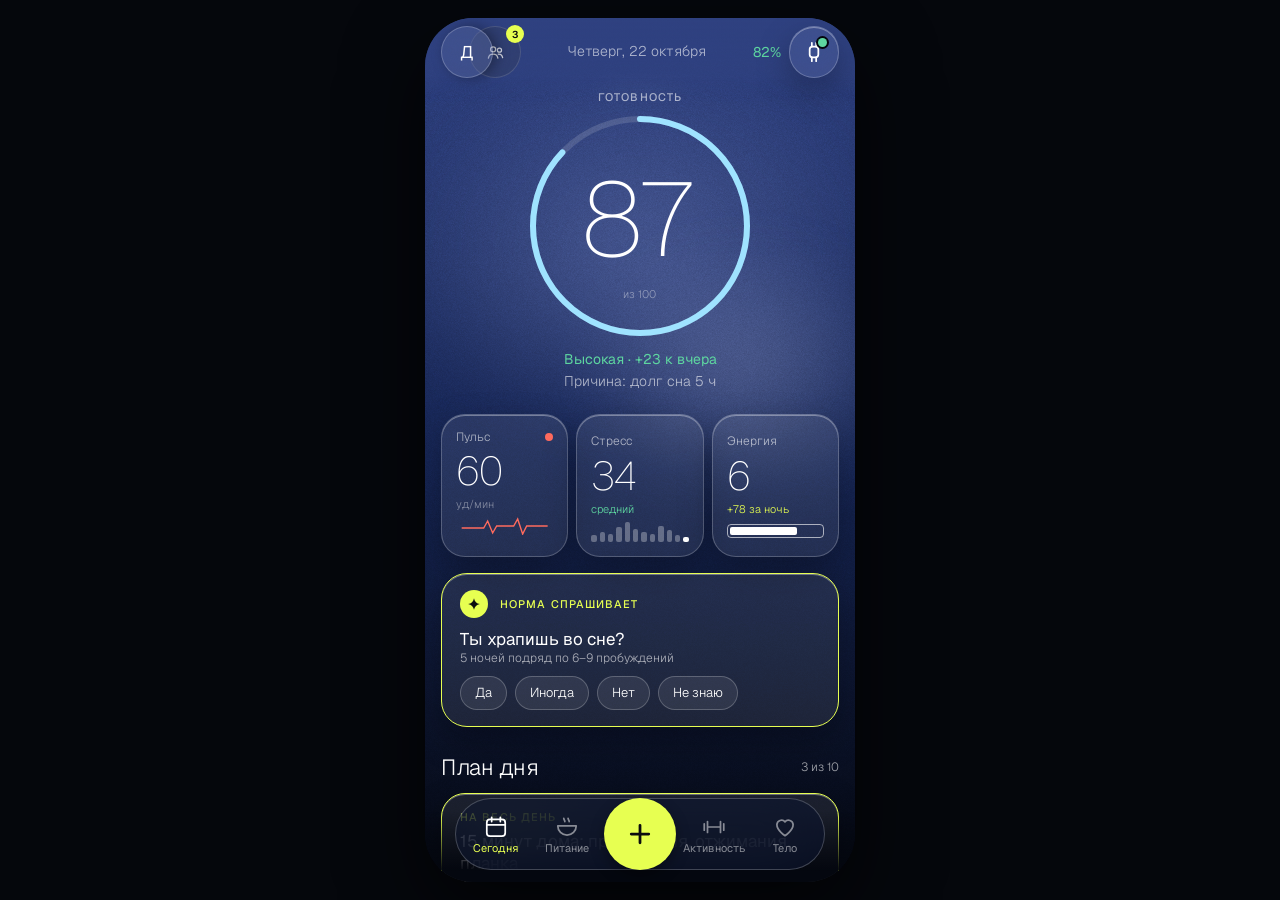
==== index.html @ 2e18810c "Браслет: при подключении выключить спорт-режим, если остался включённым Co-Authored-By: Claude Opus " ====
<!doctype html>
<html lang="ru"><head><meta charset="utf-8"><meta name="viewport" content="width=device-width,initial-scale=1,viewport-fit=cover,user-scalable=no"><link rel="manifest" href="manifest.webmanifest"><link rel="apple-touch-icon" href="icon-192.png"><style>body{margin:0}[hidden]{display:none!important}</style>
<title>Vitals 2.0 Прототип</title>
<meta name="claude:viewport-fit-sides" content="cover">
<meta name="apple-mobile-web-app-capable" content="yes">
<meta name="apple-mobile-web-app-status-bar-style" content="black-translucent">
<meta name="theme-color" content="#0B1530">
<link rel="preconnect" href="https://fonts.googleapis.com">
<link rel="stylesheet" href="https://fonts.googleapis.com/css2?family=Geist:wght@100;200;300;400;500;600;700&display=swap">
<style>
/* Layout: one-screen phone app — fixed gradient backdrop, scrolling content, floating glass tab bar. Theme set by the app itself (Синяя / Зелёная / Металл). */
:root{
  --top:#2F4180;--mid:#152452;--bottom:#04070F;--cloud:#6878B4;--hl:#8C98C8;
  --glass:rgba(255,255,255,.08);--glass2:rgba(255,255,255,.13);--stroke:rgba(255,255,255,.22);--stroke2:rgba(255,255,255,.4);
  --tx:#fff;--tx2:rgba(255,255,255,.62);--tx3:rgba(255,255,255,.42);--div:rgba(255,255,255,.14);
  --lime:#E7FF51;--mark:#E7FF51;--onlime:#0C0D0F;--knob:#E7FF51;--knobi:#0C0D0F;--link:#E7FF51;--bar:rgba(11,21,48,.55);
  --low:#FF6B5E;--med:#FFB547;--good:#5ED6A0;--high:#9FE3FF;
  --deep:#070B20;--light:#2A5EB0;--rem:#1E2361;--awake:#E7FF51;--hdr:#2C4FAE;
  --f:"Geist",-apple-system,"SF Pro Display","Helvetica Neue",Arial,sans-serif;
  color-scheme:dark;
}
:root[data-app="forest"]{--top:#3D5C4A;--mid:#1B2E23;--bottom:#050906;--cloud:#6E8C78;--hl:#93AE9A;--bar:rgba(12,22,16,.55);--deep:#2B2F8F;--light:#1C8C93;--rem:#4FE3CF;--hdr:#2E4A3A}
:root[data-app="metal"]{--top:#F9F9FA;--mid:#E6E8EB;--bottom:#D6D9DE;--cloud:#fff;--hl:#fff;
  --glass:rgba(255,255,255,.62);--glass2:rgba(255,255,255,.85);--stroke:rgba(255,255,255,.95);--stroke2:#fff;
  --tx:#0B1530;--tx2:rgba(11,21,48,.62);--tx3:rgba(11,21,48,.42);--div:rgba(11,21,48,.1);
  --lime:#24408A;--mark:#7D9400;--onlime:#E7FF51;--knob:#24408A;--knobi:#E7FF51;--link:#24408A;--bar:rgba(255,255,255,.75);
  --high:#2E7FD6;--awake:#7D9400;--hdr:#1B2F66;color-scheme:light}
html,body{height:var(--appH,100%);overflow:hidden;background:var(--bottom);color:var(--tx);font-family:var(--f)}
body{overflow:hidden}
*{box-sizing:border-box;-webkit-tap-highlight-color:transparent}
button{font:inherit;color:inherit;background:none;border:0;padding:0;cursor:pointer}
.stage{position:absolute;top:0;left:0;right:0;height:var(--appH,100%);display:flex;justify-content:center;background:#05070c}
.phone{position:relative;width:100%;max-width:430px;height:100%;overflow:hidden;background:var(--bottom)}
@media(min-width:600px){.stage{align-items:center}.phone{height:min(932px,96vh);border-radius:48px;box-shadow:0 30px 80px rgba(0,0,0,.6)}}
.bg{position:absolute;inset:0;background:linear-gradient(180deg,var(--top) 0%,var(--mid) 52%,var(--bottom) 100%)}
.bg::before{content:"";position:absolute;width:120%;height:46%;left:-10%;top:4%;background:radial-gradient(closest-side,var(--cloud),transparent);opacity:.55;filter:blur(30px)}
.bg::after{content:"";position:absolute;width:80%;height:30%;right:-15%;top:26%;background:radial-gradient(closest-side,var(--hl),transparent);opacity:.4;filter:blur(30px)}
:root[data-app="metal"] .bg{background:linear-gradient(135deg,#F9F9FA 0%,#E1E3E7 30%,#F4F5F7 52%,#D6D9DE 78%,#ECEDF0 100%)}
:root[data-app="metal"] .bg::before{opacity:.9}
.grain{position:absolute;inset:0;mix-blend-mode:overlay;opacity:.13;pointer-events:none}
.scroll{position:absolute;inset:0;overflow-y:auto;-webkit-overflow-scrolling:touch;padding:calc(env(safe-area-inset-top,0px) + 8px) max(16px,env(safe-area-inset-right,0px)) 132px max(16px,env(safe-area-inset-left,0px))}
.scroll::-webkit-scrollbar{display:none}
.screen{animation:in .28s ease}
@keyframes in{from{opacity:0;transform:translateX(18px)}to{opacity:1;transform:none}}
@media(prefers-reduced-motion:reduce){.screen{animation:none}}
/* type */
.disp{font-weight:100;letter-spacing:-.04em;line-height:.95}
.h1{font-size:34px;font-weight:200;letter-spacing:-.03em}
.h2{font-size:22px;font-weight:300;letter-spacing:-.02em}
.h3{font-size:17px;font-weight:400}
.b{font-size:14px;font-weight:300;line-height:1.4}
.bs{font-size:14px;font-weight:400}
.cap{font-size:12px;font-weight:300;color:var(--tx2)}
.mic{font-size:11px;font-weight:300;color:var(--tx3)}.axl{font-size:15px}
.over{font-size:11px;font-weight:500;letter-spacing:.1em;text-transform:uppercase;color:var(--tx2)}
.num{font-weight:100;letter-spacing:-.03em;font-variant-numeric:tabular-nums}
.c2{color:var(--tx2)}.c3{color:var(--tx3)}.mark{color:var(--mark)}.good{color:var(--good)}.med{color:var(--med)}.lowc{color:var(--low)}.hi{color:var(--high)}
/* glass */
.g{background:var(--glass);border:1px solid var(--stroke);border-radius:28px;backdrop-filter:blur(24px) saturate(1.2);-webkit-backdrop-filter:blur(24px) saturate(1.2);box-shadow:0 14px 34px rgba(0,0,8,.28),inset 0 1px 0 rgba(255,255,255,.35)}
:root[data-app="metal"] .g{box-shadow:0 10px 26px rgba(11,21,48,.1),inset 0 1px 0 #fff}
.g.acc{border-color:var(--mark)}.g.warn{border-color:var(--med)}.g.bad{border-color:var(--low)}
.pad{padding:16px 18px}
.stack{display:flex;flex-direction:column;gap:12px}
.row{display:flex;align-items:center;gap:12px}
.between{display:flex;align-items:center;justify-content:space-between;gap:12px}
.sec{margin-top:26px;margin-bottom:12px}
.grid3{display:grid;grid-template-columns:repeat(3,minmax(0,1fr));gap:8px}
.grid2{display:grid;grid-template-columns:repeat(2,minmax(0,1fr));gap:10px}
.tap{cursor:pointer;transition:transform .12s}.tap:active{transform:scale(.98)}
/* header */
.hdr{display:flex;align-items:center;justify-content:space-between;min-height:60px;position:sticky;top:calc(-1 * (env(safe-area-inset-top,0px) + 8px));z-index:15;margin:calc(-1 * (env(safe-area-inset-top,0px) + 8px)) -16px 8px;padding:calc(env(safe-area-inset-top,0px) + 8px) 16px 4px}
.duo{position:relative;width:80px;height:52px;flex:none}.duo .cb{position:absolute;top:0}.duo-me{left:0;z-index:2}.duo-club{left:28px;z-index:1}.duo-club{background:color-mix(in srgb,var(--bottom) 22%,var(--glass))!important;border-color:color-mix(in srgb,var(--stroke) 60%,transparent)!important;box-shadow:none!important}.duo-club .i{opacity:.78}.duo-me{box-shadow:4px 0 14px rgba(0,0,0,.35)}.duo-club .badge{right:-4px}
.htitle{flex:1;text-align:center;min-width:0;white-space:nowrap;overflow:hidden;text-overflow:ellipsis;padding:0 6px}
.bandbtn{display:flex;align-items:center;gap:8px;flex:none;width:86px;justify-content:flex-end}.bandic{width:52px;height:52px;border-radius:26px;display:grid;place-items:center;position:relative}.bandic i{position:absolute;top:11px;right:11px;width:9px;height:9px;border-radius:5px;box-shadow:0 0 0 2px var(--bottom)}
/* sync indicator: arrows ring around the band button, status line, pulse freshness, skeletons */
.bandic .bsync{position:absolute;left:-5px;top:-5px;width:62px;height:62px;opacity:0;transition:opacity .3s;pointer-events:none;color:var(--mark)}.bandic.busy .bsync{opacity:1;animation:bspin 1.1s linear infinite}@keyframes bspin{to{transform:rotate(360deg)}}
#bandbar{position:absolute;left:50%;top:calc(env(safe-area-inset-top,0px) + 62px);z-index:40;transform:translate(-50%,-6px);padding:5px 14px 7px;border-radius:14px;font-size:12px;font-weight:300;color:var(--tx2);white-space:nowrap;opacity:0;transition:opacity .25s,transform .25s;pointer-events:none;overflow:hidden;font-variant-numeric:tabular-nums}#bandbar.on{opacity:1;transform:translate(-50%,0)}#bandbar b{position:absolute;left:0;bottom:0;height:2px;width:0;background:var(--mark);transition:width .4s}
.hrstale{color:var(--tx3)!important}#live{transition:background .3s}#live.on{background:var(--good)!important;animation:hrblink 1.2s ease-in-out infinite}@keyframes hrblink{50%{opacity:.35}}
.screen.still{animation:none}
.skel{background:rgba(18,27,66,.72);border:1px solid var(--div);animation:skp 1.8s ease-in-out infinite}:root[data-app="metal"] .skel{background:rgba(11,21,48,.06)}@keyframes skp{50%{opacity:.6}}@media(prefers-reduced-motion:reduce){.skel,.bandic.busy .bsync,#live.on{animation:none}}
.hdr::before{content:"";position:absolute;inset:0 0 -22px;z-index:-1;pointer-events:none;background:linear-gradient(180deg,var(--top) 0%,color-mix(in srgb,var(--top) 72%,transparent) 62%,transparent 100%);-webkit-backdrop-filter:blur(16px);backdrop-filter:blur(16px);-webkit-mask-image:linear-gradient(#000 70%,transparent);mask-image:linear-gradient(#000 70%,transparent)}
.morning{position:absolute;inset:0;z-index:55;background:linear-gradient(180deg,var(--top),var(--mid) 55%,var(--bottom));animation:up .35s cubic-bezier(.2,.8,.2,1)}
.mscroll{position:absolute;inset:0;overflow-y:auto;padding:calc(env(safe-area-inset-top,0px) + 24px) 16px calc(env(safe-area-inset-bottom,0px) + 30px)}
.tgl{width:46px;height:28px;border-radius:14px;background:var(--div);position:relative;transition:.2s}.tgl i{position:absolute;top:3px;left:3px;width:22px;height:22px;border-radius:11px;background:#fff;transition:.2s}.tgl.on{background:var(--good)}.tgl.on i{left:21px}
.cb{width:52px;height:52px;border-radius:26px;display:grid;place-items:center;position:relative}
.cb.on{border-color:var(--mark)}
.badge{position:absolute;top:-2px;right:-2px;min-width:18px;height:18px;border-radius:9px;background:var(--lime);color:var(--onlime);font-size:10px;font-weight:600;display:grid;place-items:center}
svg.i{width:22px;height:22px;fill:none;stroke:currentColor;stroke-width:1.6;stroke-linecap:round;stroke-linejoin:round}
/* buttons */
.btnL{height:56px;border-radius:28px;background:var(--lime);color:var(--onlime);display:flex;align-items:center;justify-content:center;gap:8px;font-size:15px;font-weight:400;box-shadow:0 6px 14px rgba(0,0,0,.3)}
.tsr{width:100%;accent-color:var(--mark);height:28px;margin:0}
.dtin{display:block;width:100%;background:none;border:0;padding:0;margin-top:2px;color:var(--tx);font-family:inherit;color-scheme:dark;-webkit-appearance:none;appearance:none;min-height:24px}.dtin:focus{outline:none}:root[data-app="metal"] .dtin{color-scheme:light}
.btnG{height:56px;border-radius:28px;display:flex;align-items:center;justify-content:center;gap:8px;font-size:15px;font-weight:300}
.chip{display:inline-flex;align-items:center;height:34px;padding:0 14px;border-radius:17px;background:var(--glass);border:1px solid var(--stroke);font-size:13px;font-weight:300;white-space:nowrap}
.chip.on{border-color:var(--mark);color:var(--tx)}
.chips{display:flex;gap:8px;flex-wrap:wrap}
.seg{display:flex;padding:4px;border-radius:20px;gap:2px}
.seg button{flex:1;height:32px;border-radius:16px;font-size:13px;font-weight:300;color:var(--tx2)}
.seg button.on{background:var(--glass2);color:var(--tx);font-weight:400}
/* slider */
.slider{position:relative;height:56px;border-radius:28px;display:flex;align-items:center;justify-content:center;font-size:15px;font-weight:300;touch-action:none;user-select:none}
.knob{position:absolute;left:4px;top:4px;width:48px;height:48px;border-radius:24px;background:var(--knob);color:var(--knobi);display:grid;place-items:center;box-shadow:0 6px 14px rgba(0,0,0,.35)}
/* tab bar */
.phone::after{content:"";position:absolute;left:0;right:0;bottom:0;height:calc(env(safe-area-inset-bottom,0px) + 70px);background:linear-gradient(180deg,transparent,var(--bottom) 85%);pointer-events:none;z-index:19}
.tabbar{position:absolute;left:50%;transform:translateX(-50%);bottom:max(12px,calc(env(safe-area-inset-bottom,0px) - 8px));width:min(370px,calc(100% - 24px));height:72px;border-radius:36px;display:flex;align-items:center;justify-content:space-between;padding:0 4px;background:var(--bar);border:1px solid var(--stroke);backdrop-filter:blur(30px);-webkit-backdrop-filter:blur(30px);z-index:20}
.tab{flex:1;min-width:0;height:64px;display:flex;flex-direction:column;align-items:center;justify-content:center;gap:3px;position:relative;opacity:.5;color:var(--tx)}.tab .tl{font-size:11px;font-weight:400;line-height:1;white-space:nowrap}
.tab.on{opacity:1}.tab.on .tl{color:var(--mark)}
.plus{flex:none;width:72px;height:72px;margin:0 2px;border-radius:36px;background:var(--lime);color:var(--onlime);display:grid;place-items:center;box-shadow:0 6px 14px rgba(0,0,0,.35)}
:root[data-app="metal"] .plus svg{color:#E7FF51}
/* sheet */
.veil{position:absolute;inset:0;backdrop-filter:blur(10px);-webkit-backdrop-filter:blur(10px);background:rgba(0,0,0,.2);z-index:30;animation:fade .2s}
@keyframes fade{from{opacity:0}}
.sheet{position:absolute;left:10px;right:10px;bottom:calc(env(safe-area-inset-bottom,0px) + 8px);max-height:88%;overflow-y:auto;border-radius:40px;padding:12px 18px 22px;z-index:31;background:var(--glass2);animation:up .3s cubic-bezier(.2,.8,.2,1)}
@keyframes up{from{transform:translateY(40%);opacity:0}}
.grab{width:40px;height:4px;border-radius:2px;background:var(--tx3);margin:0 auto 14px}
/* plan */
.plan{position:relative;padding-left:34px}
.plan::before{content:"";position:absolute;left:12px;top:6px;bottom:6px;width:1px;background:var(--div)}
.gpath{animation:gpath 5s cubic-bezier(.45,0,.55,1) 1s infinite;transform:rotate(30deg)}
@keyframes gpath{0%{transform:rotate(30deg)}22%,100%{transform:rotate(62deg)}}
.gstar{transform-box:fill-box;transform-origin:center;opacity:0;animation:gstar 5s ease-in-out 1s infinite}
@keyframes breathe{0%{transform:scale(.7)}40%{transform:scale(1.25)}100%{transform:scale(.7)}}
.breathe{animation:breathe calc(var(--in) + var(--out)) ease-in-out infinite}
@keyframes boxb{0%,25%{transform:scale(.8)}25%,50%{transform:scale(1.2)}50%,75%{transform:scale(1.2)}75%,100%{transform:scale(.8)}}
.boxb{animation:boxb 16s linear infinite}
@keyframes gstar{0%{opacity:0;transform:scale(.3) rotate(0)}7%{opacity:1;transform:scale(1) rotate(25deg)}12%{opacity:.8;transform:scale(.75) rotate(45deg)}20%,100%{opacity:0;transform:scale(.3) rotate(70deg)}}
@media(prefers-reduced-motion:reduce){.gpath,.gstar{animation:none}}
.fullfocus{position:absolute;left:0;top:0;width:100%;height:100%;z-index:60;background:#04070F;display:flex;align-items:center;justify-content:center;cursor:pointer}
#layer:has(.fullfocus){position:absolute;inset:0;z-index:60}
.fullfocus i{display:block;flex:none;width:28px;height:28px;border-radius:14px;background:#E7FF51;box-shadow:0 0 24px rgba(231,255,81,.8)}
.pch,.pch svg{touch-action:pan-y;user-select:none;-webkit-user-select:none}
.scrubtip{position:absolute;top:-34px;z-index:5;padding:5px 10px;border-radius:12px;background:var(--glass2);border:1px solid var(--stroke);backdrop-filter:blur(12px);-webkit-backdrop-filter:blur(12px);white-space:nowrap;display:flex;flex-direction:column;align-items:center;pointer-events:none}.scrubtip b{font-weight:500;font-size:13px}.scrubtip span{font-size:10px;color:var(--tx2)}
.pi{position:relative;display:flex;align-items:center;gap:12px;padding:10px 0;min-height:56px}
.pi .dot{position:absolute;left:-28px;width:16px;height:16px;border-radius:8px;border:1.5px solid var(--tx3);background:var(--bottom)}
.pi.done .dot{background:var(--tx3);border-color:var(--tx3)}
.pi.now{background:var(--glass2);border:1px solid var(--stroke);border-radius:20px;padding:10px 12px;margin:4px 0}
.pi.now .dot{left:-34px;border-color:var(--mark);border-width:4px}
.pi.done .t{color:var(--tx3)}
.chk{margin-left:auto;width:40px;height:40px;border-radius:20px;background:var(--knob);color:var(--knobi);display:grid;place-items:center}
.ava{width:28px;height:28px;border-radius:14px;border:1.2px solid var(--mark);display:grid;place-items:center;font-size:10px;font-weight:500;background:var(--glass2);flex:none}
/* advisor */
.norma{width:28px;height:28px;border-radius:14px;background:var(--lime);color:var(--onlime);display:grid;place-items:center;flex:none}
:root[data-app="metal"] .norma{color:#E7FF51}
.toast{position:absolute;left:50%;transform:translateX(-50%);top:calc(env(safe-area-inset-top,0px) + 14px);z-index:50;padding:12px 18px;border-radius:22px;font-size:13px;white-space:nowrap;animation:fade .2s}
.bar{height:4px;border-radius:2px;background:var(--div);position:relative;overflow:visible}
.bar>i{position:absolute;left:0;top:0;bottom:0;border-radius:2px;background:var(--mark)}
.hr{height:1px;background:var(--div)}
.toggle{width:48px;height:28px;border-radius:14px;background:var(--glass2);position:relative;flex:none;transition:background .2s}
.toggle::after{content:"";position:absolute;top:2px;left:2px;width:24px;height:24px;border-radius:12px;background:var(--tx2);transition:left .2s}
.toggle.on{background:var(--lime)}.toggle.on::after{left:22px;background:var(--onlime)}
.photo{border-radius:18px;background:radial-gradient(circle at 40% 40%,#c9a26b,#6b4a2b 45%,#1c2238 70%);position:relative;overflow:hidden}
.photo::after{content:"";position:absolute;inset:18%;border-radius:50%;background:radial-gradient(circle at 35% 35%,#e9c58b 0,#9fbf6a 30%,#6d8f3c 55%,#3a2a1f 80%)}
.photo.sal{background:radial-gradient(circle at 50% 50%,#2a3350,#0c1020 70%)}.photo.sal::after{background:radial-gradient(circle at 40% 40%,#f29a6b 0,#e36f3f 30%,#6d8f3c 60%,#1c2238 85%)}
.photo.oat{background:radial-gradient(circle at 50% 50%,#2a3350,#0c1020 70%)}.photo.oat::after{background:radial-gradient(circle at 40% 40%,#efe0c4 0,#d7bf92 40%,#5b6fb8 62%,#1c2238 85%)}
.photo.sport{background:linear-gradient(160deg,#2b3b72,#0b1124)}.photo.sport::after{inset:30% 35% 10% 35%;border-radius:40% 40% 10% 10%;background:linear-gradient(#cfd6ea,#5a678f)}
.fload{display:flex;flex-direction:column;gap:6px}
.track{position:relative;height:20px}
.track .ln{position:absolute;left:0;right:0;top:9px;height:2px;background:var(--div)}
.track .tg{position:absolute;top:0;height:20px;border:1px dashed var(--tx2);border-radius:6px}
.track .fact{position:absolute;left:0;top:5px;height:10px;border-radius:5px}
</style>

<script>(function(){const f=()=>{if(navigator.standalone||matchMedia('(display-mode: standalone)').matches)document.documentElement.style.setProperty('--appH',Math.max(innerHeight,screen.height)+'px')};f();addEventListener('resize',f)})()</script>
</head><body><div class="stage"><div class="phone" id="phone">
  <div class="bg"></div><canvas class="grain" id="grain"></canvas>
  <div class="scroll" id="scroll"></div>
  <nav class="tabbar" id="tabbar" aria-label="Разделы"></nav>
  <div id="layer"></div>
</div></div>

<script src="feed.js?v=56"></script>
<script>
const $=s=>document.querySelector(s);
const I={band:'<rect x="8" y="7" width="8" height="10" rx="2.6"/><path d="M10 7V3.5M14 7V3.5M10 17v3.5M14 17v3.5"/>',cup:'<path d="M5 8h11v6a5 5 0 0 1-5 5h-1a5 5 0 0 1-5-5V8zM16 10h2a2 2 0 0 1 0 4h-2"/>',smoke:'<path d="M3 15h14v3H3zM19 15v3M21 15v3M17 11c0-2-2-2-2-4s2-2 2-4M21 11c0-2-2-2-2-4"/>',sliders:'<path d="M4 7h9M17 7h3M4 12h3M11 12h9M4 17h11M19 17h1"/><circle cx="15" cy="7" r="2"/><circle cx="9" cy="12" r="2"/><circle cx="17" cy="17" r="2"/>',gear:'<circle cx="12" cy="12" r="3.2"/><path d="M12 2.5v3M12 18.5v3M2.5 12h3M18.5 12h3M5.3 5.3l2.1 2.1M16.6 16.6l2.1 2.1M5.3 18.7l2.1-2.1M16.6 7.4l2.1-2.1"/><circle cx="12" cy="12" r="6.5"/>',
 cal:'<rect x="3.5" y="5" width="17" height="15.5" rx="3"/><path d="M3.5 10h17M8 3v4M16 3v4"/>',
 bowl:'<path d="M3.5 11h17a8.5 8.5 0 0 1-17 0Z"/><path d="M9 4c0 1.5 1 1.5 1 3M13 4c0 1.5 1 1.5 1 3"/>',
 dumb:'<path d="M3 9v6M6 7v10M18 7v10M21 9v6M6 12h12"/>',
 heart:'<path d="M12 20s-7.5-4.6-7.5-10.2A4.3 4.3 0 0 1 12 7.2a4.3 4.3 0 0 1 7.5 2.6C19.5 15.4 12 20 12 20Z"/>',
 plus:'<path d="M12 5v14M5 12h14" stroke-width="2.2"/>',back:'<path d="M19 12H5M11 6l-6 6 6 6"/>',chev:'<path d="M9 6l6 6-6 6"/>',
 arrow:'<path d="M5 12h13M13 7l5 5-5 5"/>',x:'<path d="M6 6l12 12M18 6 6 18"/>',check:'<path d="M5 12.5 9.5 17 19 7" stroke-width="2.4"/>',
 groups:'<circle cx="9" cy="8" r="3.2"/><path d="M3 19c.6-3.2 3-5 6-5s5.4 1.8 6 5"/><circle cx="17" cy="9" r="2.6"/><path d="M15.5 14.2c2.5-.3 4.8 1.2 5.5 4.3"/>',
 cam:'<path d="M4 8h3l2-3h6l2 3h3v11H4z"/><circle cx="12" cy="13" r="3.5"/>',drop:'<path d="M12 3s-6 7-6 11.5a6 6 0 0 0 12 0C18 10 12 3 12 3Z"/>',
 moon:'<path d="M20 14.5A8.5 8.5 0 0 1 9.5 4a8.5 8.5 0 1 0 10.5 10.5Z"/>',pulse:'<path d="M2 12h4l2-5 4 10 2-5h8"/>',
 spark:'<path d="M12 2c.9 5.4 4.6 9.1 10 10-5.4.9-9.1 4.6-10 10-.9-5.4-4.6-9.1-10-10 5.4-.9 9.1-4.6 10-10Z" fill="currentColor" stroke="none"/>',
 mic:'<rect x="9" y="3" width="6" height="11" rx="3"/><path d="M5.5 11a6.5 6.5 0 0 0 13 0M12 17.5V21"/>',play:'<path d="M8 5.5v13l10-6.5z" fill="currentColor"/>',
 run:'<circle cx="14" cy="4.5" r="1.8"/><path d="M6 20l3.5-5 3 2 1.5-6 3 3h3M9 9l3-2 2 1"/>',yoga:'<circle cx="12" cy="4.5" r="1.8"/><path d="M4 12c3 0 5-2 8-2s5 2 8 2M12 10v5l-4 5M12 15l4 5"/>',
 watch:'<rect x="7" y="6" width="10" height="12" rx="3"/><path d="M9 6l.5-3h5l.5 3M9 18l.5 3h5l.5-3"/>',lock:'<rect x="5" y="10.5" width="14" height="10" rx="3"/><path d="M8 10.5V8a4 4 0 0 1 8 0v2.5"/>',
 bell:'<path d="M6 16V11a6 6 0 0 1 12 0v5l1.5 2h-15zM10 20.5a2 2 0 0 0 4 0"/>',mail:'<rect x="3" y="5.5" width="18" height="13" rx="3"/><path d="m4 7.5 8 6 8-6"/>'};
const ic=(n,s=22)=>`<svg class="i" viewBox="0 0 24 24" style="width:${s}px;height:${s}px">${I[n]}</svg>`;

// ---------- state ----------
const st={tab:'today',stack:[],theme:'blue',water:1.2,eaten:1420,goal:2100,advQ:[
  {id:'snore',sec:'Сегодня',q:'Ты храпишь во сне?',sub:'5 ночей подряд по 6–9 пробуждений',a:['Да','Иногда','Нет','Не знаю']},
  {id:'dry',sec:'Сон',q:'Сухость во рту утром бывает?',sub:'Разбираемся с пробуждениями · вопрос 2 из 4',a:['Да, часто','Иногда','Нет']},
  {id:'ill',sec:'Активность',q:'Простыл или нездоровится?',sub:'Пульс покоя +5 уд/мин уже 4 дня без нагрузки',a:['Да','Нет','Не уверен']}],answered:{},
  plan:[{s:'pin',t:'Без десертов сегодня',sub:'Захочется сладкого — кусок хлеба или фрукт. Цель Потенциала: −4 кг за 8 недель'},
  {s:'done',i:'drop',t:'Вода 300 мл',sub:'07:30 · по факту 07:35'},{s:'done',i:'bowl',t:'Завтрак',sub:'08:30 · по факту 08:52 · 520 ккал'},{s:'done',i:'run',t:'Прогулка 20 минут',sub:'10:00 · 2 300 шагов'},
  {s:'now',i:'bowl',t:'Обед',sub:'13:00 · белок 40 г',a:'food'},{s:'next',i:'bowl',t:'Перекус',sub:'16:00 · творог или орехи',a:'food'},{s:'next',i:'dumb',t:'Теннис 60 минут',sub:'18:30 · пульс 130–150',a:'sport:Теннис'},
  {s:'next',coach:'АС',t:'Растяжка после тенниса · 15 мин',sub:'от тренера Анны',a:'sport:Растяжка'},{s:'next',i:'bowl',t:'Ужин',sub:'до 20:00 · отбой в 23:00',a:'food'},{s:'next',i:'moon',t:'Подготовка ко сну',sub:'22:20 · ритуал и медитация 10 мин',a:'go:winddown'}],
  diary:[{t:'Завтрак',s:'08:52 · овсянка, банан, орехи',k:420,p:'oat'},{t:'Обед',s:'13:20 · боул с курицей',k:610,p:''},{t:'Полдник',s:'16:20 · творог 5%',k:190,p:'sal'}],
  liked:{},showMe:true,caseStep:1,portions:[160,150,60,80],workout:null,
  bp:[{s:124,d:80,p:62,h:'Сегодня, 08:10',today:1},{s:128,d:83,p:66,h:'Вчера, 21:30'},{s:122,d:79,p:60,h:'Вчера, 08:05'},{s:131,d:86,p:70,h:'19 октября, 21:40'},{s:125,d:81,p:63,h:'19 октября, 08:00'}],bpd:{s:124,d:80,p:62},
  band:{bat:82,conn:true,days:5,sync:'2 мин назад',fw:'1.4.2',hand:'левая',opt:{hr:1,spo2:1,temp:1,stress:1,vib:1,alarm:1,raise:1}},zs:{method:'hrr',maxM:null,rest:49,manual:null},ev:0,meal:0,day:3,wk:0,
  hab:[{k:'coffee',t:510},{k:'coffee',t:930},{k:'sweets',t:960},{k:'wine',t:1260}],wd:{},ovl:{weight:1},pr:null,prac:'sleep'};
st.ts=80;st.tw='n';st.ptab='p';
try{const s=JSON.parse(localStorage.getItem('vitals-proto')||'{}');if(s.theme)st.theme=s.theme;if(s.ts)st.ts=s.ts;if(s.tw)st.tw=s.tw;}catch(e){}
const save=()=>{try{localStorage.setItem('vitals-proto',JSON.stringify({theme:st.theme,ts:st.ts,tw:st.tw}))}catch(e){}};
function applyTheme(){document.documentElement.dataset.app=st.theme==='blue'?'':st.theme;if(st.theme==='blue')delete document.documentElement.dataset.app;}

// ---------- helpers ----------
// Readiness ring with a game-style glint every 5 s: a tiny star sprite (bright core, soft halo, thin cross rays) flashes on the arc,
// slides a little along the edge and fades — the hint that the ring opens «Факторы».
let shineN=0;
function glintRing(d,w,p,col,delay=1){const k=++shineN,r=(d-w)/2,cx=d/2,dl=`animation-delay:${delay}s`;
 return ring(d,w,p,col)+`<svg class="shine" width="${d}" height="${d}" viewBox="0 0 ${d} ${d}" style="position:absolute;left:0;top:0;pointer-events:none;overflow:visible"><defs><radialGradient id="ghalo${k}"><stop offset="0" stop-color="#fff" stop-opacity=".9"/><stop offset=".35" stop-color="#fff" stop-opacity=".35"/><stop offset="1" stop-color="#fff" stop-opacity="0"/></radialGradient></defs><g class="gpath" style="transform-origin:${cx}px ${cx}px;${dl}"><g transform="translate(${cx} ${cx-r})"><g class="gstar" style="${dl}"><circle r="8" fill="url(#ghalo${k})"/><path d="M0 -13 L0.7 0 L0 13 L-0.7 0Z M-13 0 L0 -0.7 L13 0 L0 0.7Z" fill="#fff"/><path d="M-4.5 -4.5 L0 -0.4 L4.5 4.5 L0 0.4Z M4.5 -4.5 L0.4 0 L-4.5 4.5 L-0.4 0Z" fill="#fff" opacity=".55"/><circle r="1.6" fill="#fff"/></g></g></g></svg>`}
function ring(d,w,p,col,start=-90,span=360){const r=(d-w)/2,c=2*Math.PI*r,len=c*span/360;return `<svg width="${d}" height="${d}" viewBox="0 0 ${d} ${d}" style="transform:rotate(${start}deg)"><circle cx="${d/2}" cy="${d/2}" r="${r}" fill="none" stroke="var(--div)" stroke-width="${w}" stroke-dasharray="${len} ${c}" stroke-linecap="round"/><circle cx="${d/2}" cy="${d/2}" r="${r}" fill="none" stroke="${col}" stroke-width="${w}" stroke-dasharray="${len*p} ${c}" stroke-linecap="round"/></svg>`}
// Header. Main tabs: profile + club (same size, overlapping) on the left, band status on the right. Inner pages: back + title only.
const batCol=b=>b<20?'var(--low)':b<50?'var(--med)':'var(--good)';
// Navigation memory: scroll position of every level and the sheet a screen was opened from, so «Назад» returns exactly where you were.
const NAV={scroll:[],ret:[]};
const hdr=(left,title,clubOn)=>left==='back'||st.stack.length?`<div class="hdr"><button class="cb g" data-go="back" aria-label="Назад">${ic('back',20)}</button><span class="b c2 htitle">${title}</span><span style="width:52px;flex:none"></span></div>`
 :`<div class="hdr"><div class="duo"><button class="cb g duo-club" data-go="club" aria-label="Клуб">${ic('groups',19)}<span class="badge">3</span></button><button class="cb g duo-me" data-go="profile" aria-label="Профиль"><span class="h3">Д</span></button></div><span class="b c2 htitle">${title}</span><button class="bandbtn" data-go="band" aria-label="Браслет"><span class="bs" style="color:${st.band.bat==null?'var(--tx3)':batCol(st.band.bat)}">${st.band.bat==null?'—':st.band.bat+'%'}</span><span class="g bandic${bandBusy()?' busy':''}">${ic('band',26)}<i style="background:${st.band.conn?'var(--good)':'var(--low)'}"></i>${BSYNC}</span></button></div>`;
const sec=(t,r='')=>`<div class="between sec"><span class="h2">${t}</span>${r}</div>`;
const tip=t=>`<div class="g acc pad row" style="border-radius:22px;align-items:flex-start"><span class="mark">${ic('spark',16)}</span><span class="cap" style="color:var(--tx2)">${t}</span></div>`;
function slider(label,act){return `<div class="slider g" data-slider="${act}"><span>${label}</span><div class="knob">${ic('arrow',18)}</div></div>`}
function advQ(q){if(st.answered[q.id])return `<div class="g pad row" style="border-radius:24px"><span class="norma">${ic('spark',14)}</span><div><div class="bs">Спасибо, учту</div><div class="cap">${q.q} — ${st.answered[q.id]}</div></div></div>`;
 return `<div class="g acc pad stack" style="border-radius:26px;gap:10px"><div class="row"><span class="norma">${ic('spark',14)}</span><span class="over mark" style="color:var(--mark)">Норма спрашивает</span></div><div><div class="h3">${q.q}</div><div class="cap">${q.sub}</div></div><div class="chips">${q.a.map(a=>`<button class="chip" data-ans="${q.id}|${a}">${a}</button>`).join('')}</div></div>`}
const advA=(t,s,go)=>`<div class="g acc pad stack tap" data-go="${go||'potential'}" style="border-radius:26px;gap:8px"><div class="row"><span class="norma">${ic('spark',14)}</span><span class="over" style="color:var(--mark)">Норма советует</span></div><div class="h3">${t}</div><div class="cap">${s}</div><span class="cap" style="color:var(--link)">Почему и что делать ›</span></div>`;
function toast(t){const e=document.createElement('div');e.className='toast g';e.textContent=t;$('#phone').appendChild(e);setTimeout(()=>e.remove(),2200)}
const openQ=()=>st.advQ.filter(q=>!st.answered[q.id]).length;

// ---------- screens ----------
const S={};
S.today=()=>{setTimeout(()=>bandLive(),0);if(bandSkel())return hdr('ava',VV.date)+SKEL_TODAY();const hi=window.VITALS_NATIVE?bandHrInfo():null,hr=hi?hi.v:56+Math.round(Math.random()*5);const plan=st.plan.map((p,i)=>p.s==='pin'?'':`<div class="pi ${p.s} tap" data-plan="${i}" data-ev="${i}"><span class="dot"></span>${p.coach?`<span class="ava">${p.coach}</span>`:`<span class="${p.s==='done'?'c3':''}">${ic(p.i,20)}</span>`}<div style="min-width:0"><div class="bs t">${p.t}</div><div class="mic ${p.s==='now'?'mark':''}" style="${p.s==='now'?'color:var(--mark)':''}">${p.s==='now'?'сейчас · ':''}${p.sub}</div></div>${p.s==='now'?`<button class="chk" data-done="${i}" aria-label="Отметить">${ic('check',18)}</button>`:`<span class="c3" style="margin-left:auto">${ic('chev',16)}</span>`}</div>`).join('');
 const done=st.plan.filter(p=>p.s==='done').length;
 return `${hdr('ava',VV.date)}
 <div style="text-align:center" class="tap" data-go="factors"><div class="over">Готовность</div><div style="position:relative;width:220px;height:220px;margin:12px auto 0">${glintRing(220,6,VV.ready/100,'var(--high)')}<div style="position:absolute;inset:0;display:grid;place-items:center"><div><div class="num" style="font-size:104px">${VV.ready}</div><div class="mic">из 100</div></div></div></div>
 <div class="bs ${VV.readyTone}" style="margin-top:14px">${VV.readyZone}${VV.readyDelta?' · '+VV.readyDelta:''}</div><div class="b c2" style="max-width:300px;margin:4px auto 12px">${VV.readyWhy}</div></div>
 <div class="grid3" style="margin-top:22px">
  <div class="g pad tap" data-go="hr" style="border-radius:24px;padding:14px"><div class="between"><span class="cap">Пульс</span><span id="live" class="${hi&&hi.live?'on':''}" style="width:8px;height:8px;border-radius:4px;background:var(--low)"></span></div><div class="num ${hi&&!hi.live?'hrstale':''}" style="font-size:40px" id="hr">${hr}</div><div class="mic" id="hrago" style="white-space:nowrap;overflow:hidden;text-overflow:ellipsis">${hi?bandHrLbl(hi):'уд/мин'}</div><svg viewBox="0 0 86 18" style="width:100%;height:18px;margin-top:6px"><path d="M0 11 H22 L26 4 L31 16 L35 9 H52 L56 2 L61 17 L65 9 H86" stroke="var(--low)" fill="none" stroke-width="1.4"/></svg></div>
  <div class="g pad tap" data-go="stress" style="border-radius:24px;padding:14px"><span class="cap">Стресс</span><div class="num" style="font-size:40px">${MX.stress.v}</div><div class="mic ${MX.stress.v>50?'med':'good'}">${MX.stress.v>50?'высокий':MX.stress.v>25?'средний':'низкий'}</div><div style="display:flex;gap:3px;align-items:flex-end;height:22px;margin-top:4px">${[4,6,5,9,12,8,6,5,10,7,4,3].map((h,i)=>`<i style="flex:1;height:${h*1.6}px;border-radius:2px;background:var(--tx);opacity:${i==11?1:.3}"></i>`).join('')}</div></div>
  <div class="g pad tap" data-go="energy" style="border-radius:24px;padding:14px"><span class="cap">Энергия</span><div class="num" style="font-size:40px">${VV.energy}</div><div class="mic mark" style="color:var(--mark)">${VV.enCh} за ночь</div><div style="margin-top:8px;height:14px;border:1.2px solid var(--tx2);border-radius:4px;padding:2px"><i style="display:block;height:100%;width:74%;background:var(--tx);border-radius:2px"></i></div></div></div>
 <div style="margin-top:16px">${advQ(st.advQ[0])}</div>
 ${sec('План дня',`<span class="cap">${done} из ${st.plan.length-1}</span>`)}
 <div class="g acc pad tap" data-ev="0" style="border-radius:24px"><div class="over" style="color:var(--mark)">На весь день</div><div class="h3" style="margin-top:6px">${st.plan[0].t}</div><div class="cap" style="margin-top:4px">${st.plan[0].sub}</div></div>
 <div class="plan" style="margin-top:10px">${plan}</div>
 ${sec('Питание')}<div class="g pad row tap" data-go="nutrition-tab" style="border-radius:26px"><div style="position:relative;width:64px;height:64px">${ring(64,4,st.eaten/st.goal,'var(--mark)',135,270)}<div class="num" style="position:absolute;inset:0;display:grid;place-items:center;font-size:18px">${st.goal-st.eaten}</div></div><div><div class="bs">Осталось ${st.goal-st.eaten} ккал</div><div class="cap">Белок 88 / 130 г</div></div><span style="margin-left:auto" class="mark">${ic('cam')}</span></div>
 <div class="g pad row tap" data-go="labs" style="border-radius:26px;margin-top:12px">${ic('heart')}<div><div class="bs">Чекап · 12 ноября</div><div class="cap">Исходная точка · Гемотест, 08:00 натощак</div></div><span style="margin-left:auto" class="c3">${ic('chev',16)}</span></div>`};
S.factors=()=>`${hdr('back','Готовность')}<div class="row" style="gap:18px"><div style="position:relative;width:128px;height:128px">${(()=>{const Hd=pHead('ready',PCFG.ready),v=Hd.today?VV.ready:rnd(Hd.v),z=v>=76?['Высокая','hi']:v>=51?['Хорошая','good']:v>=26?['Средняя','med']:['Низкая','lowc'];return `${ring(128,5,v/100,'var(--high)')}<div class="num" style="position:absolute;inset:0;display:grid;place-items:center;font-size:48px">${v}</div></div><div><div class="h2 ${Hd.today?VV.readyTone:z[1]}">${Hd.today?VV.readyZone:z[0]}</div><div class="cap">${Hd.today?(VV.readyDelta||''):capFirst(Hd.lbl)}`})()} · лучше, чем 80% твоих дней</div></div></div>
 ${pChart('ready',PCFG.ready)}
 ${sec('Что повлияло')}<div class="g" style="padding:6px 18px">${[['Сон',VV.sleepTxt,12,'sleep'],['ВСР',MX.metric.v+' мс · '+MX.metric.st,8,'metric'],['Пульс покоя',MX.rhr.v+' уд/мин',4,'rhr'],['Нагрузка 7 дней','в оптимуме',0,'load'],['Стресс вчера',Math.round(PCFG.stress.daily(1))+'% дня',-4,'stress'],['Поздний ужин','21:40',-6,'insight:dinner']].map((f,i)=>`<div class="between tap" data-go="${f[3]}" style="padding:12px 0;${i?'border-top:1px solid var(--div)':''}"><div><div class="bs">${f[0]}</div><div class="cap">${f[1]}</div></div><div class="row"><span style="display:inline-block;width:${Math.abs(f[2])*5}px;height:8px;border-radius:4px;background:${f[2]>0?'var(--good)':'var(--med)'}"></span><span class="cap ${f[2]>0?'good':f[2]<0?'med':''}" style="width:24px;text-align:right">${f[2]>0?'+':''}${f[2]}</span><span class="c3">${ic('chev',14)}</span></div></div>`).join('')}</div>
 <div style="margin-top:14px">${tip('Ужин до 20:00 добавил бы ещё +6 к утру')}</div>`;
const MX={
 metric:{t:'ВСР',sub:'Вариабельность пульса · ночь',v:68,u:'мс',st:'в личной норме 55–75',c:'good',mn:40,mx:90,lo:55,hi:75,d:{d:[62,64,61,66,68,67,69,68],w:[61,64,58,70,66,57,72,69,63,74,60,66,71,68],m:Array.from({length:30},(_,i)=>58+Math.round(10*Math.sin(i/3)+i/4))},why:['Что влияет на твою ВСР','Ужин после 21:00 → −9 мс · Алкоголь → −14 мс · Отбой до 23:30 → +6 мс']},
 rhr:{t:'Пульс покоя',sub:'Минимальный пульс · ночь',v:49,u:'уд/мин',st:'−2 за неделю · норма 46–54',c:'good',mn:40,mx:65,lo:46,hi:54,d:{d:[58,55,52,50,49,49,50,49],w:[52,51,53,50,52,54,51,50,51,49,50,51,49,49],m:Array.from({length:30},(_,i)=>53-Math.round(i/8)+Math.round(1.5*Math.sin(i/2)))},why:['Что влияет на пульс покоя','Алкоголь → +6 уд/мин · Поздний ужин → +4 · Кардио Z2 3×/нед → −3 за 2 мес']},
 hr:{t:'Пульс',sub:'Сейчас · за сегодня от 49 до 128',v:57,u:'уд/мин',st:'в покое · норма 50–70',c:'good',mn:40,mx:140,lo:50,hi:70,d:{d:[52,50,49,51,50,53,62,74,88,128,96,92,84,78,72,70,68,74,66,64,62,60,58,57],w:[64,66,63,71,68,65,67],m:Array.from({length:30},(_,i)=>64+Math.round(4*Math.sin(i/2.2)))},why:['Что было за день','Прогулка 10:00 → 128 · Совещание 11:00–13:00 → 92 · Ночью минимум 49'],lbl:{d:['00:00','сейчас'],w:['пн','вс'],m:['21 сен','сегодня']}},
 stress:{t:'Стресс',sub:'Уровень стресса по ВСР · сейчас',v:18,u:'/100',st:'низкий · 32% дня вчера в стрессе',c:'good',mn:0,mx:100,lo:0,hi:25,d:{d:[12,18,26,48,62,55,40,30,22,35,28,18],w:[34,28,41,30,26,38,32],m:Array.from({length:30},(_,i)=>30+Math.round(10*Math.sin(i/2.5)))},why:['Когда был стресс','Вчера 11:00–13:00 совещание → 62 · Дыхание 4–6, 3 мин → −15 за 10 минут'],per:['d','По часам'],}
};let hrvP='w';
const mScreen=k=>{const M=MX[k];const d=M.d[hrvP];const w=338,h=170,mn=M.mn,mx=M.mx;const y=v=>h-10-(v-mn)/(mx-mn)*(h-20);const pts=d.map((v,i)=>[10+i*(w-20)/(d.length-1),y(v)]);
 const Hd=pHead(k,PCFG[k]);const hv=Hd.today?M.v:rnd(Hd.v);
 return `${hdr('back',M.t)}<div class="cap">${M.sub.split(' · ')[0]} · ${capFirst(Hd.lbl)}</div><div class="row" style="align-items:baseline"><span class="num" style="font-size:76px">${hv}</span><span class="h3 c2">${M.u}</span></div><div class="bs ${M.c}">${Hd.today?M.st:(M.lo!=null?(hv>=M.lo&&hv<=M.hi?'в личной норме ':'вне нормы ')+M.lo+'–'+M.hi:'')}</div>
 ${pChart(k,PCFG[k])}
 <div class="g pad" style="margin-top:12px;border-radius:24px"><div class="bs">${M.why[0]}</div><div class="cap" style="margin-top:6px">${M.why[1]}</div></div>${k==='stress'?`${sec('Снять стресс')}<div class="g acc pad" style="border-radius:24px"><div class="over" style="color:var(--mark)">Стресс высокий — начни с этого</div><div class="cap" style="margin-top:4px">Когда стресс выше 50, Норма сразу предложит фокусирование на точке</div></div><div class="stack" style="gap:10px;margin-top:10px">${['point','sigh','breath','box','walk','scan'].map((id,i)=>pracCard(id,i===0)).join('')}</div>${sec('Почитать',`<button class="cap" style="color:var(--link)" data-go="books">Все</button>`)}<div style="display:flex;gap:12px;overflow-x:auto;margin:0 -16px;padding:0 16px">${BOOKS.filter(b=>b[4]==='стресс').map(b=>`<div class="tap" data-go="books" style="flex:none;width:96px">${bookCover(b,96)}<div class="mic" style="margin-top:6px">${b[1]}</div></div>`).join('')}</div>`:''}`};
S.metric=()=>mScreen('metric');S.hr=()=>mScreen('hr');S.rhr=()=>mScreen('rhr');S.stress=()=>mScreen('stress');
S.energy=()=>{const Hd=pHead('energy',PCFG.energy);return `${hdr('back','Энергия тела')}<div class="cap">${capFirst(Hd.lbl)}${Hd.today?'':FEED?' · максимум':''}</div><div class="row" style="align-items:baseline"><span class="num" style="font-size:96px">${Hd.today?VV.energy:rnd(Hd.v)}</span><span class="h3 c2">/100${Hd.today?' сейчас':''}</span></div><div class="cap mark" style="color:var(--mark)">${Hd.today?`${VV.enCh} за ночь · ${VV.enDr} за день${FEED?'':' · к отбою ≈ 30'}`:(VV.enDay?VV.enDay(pst('energy')):'')}</div>
 ${pChart('energy',PCFG.energy)}
 ${sec('Что влияло')}<div class="g" style="padding:6px 18px">${[['Сон 7:38','+38','good'],['Прогулка, стресс низкий','−6',''],['Совещание 11:00–13:00','−10','med']].map((f,i)=>`<div class="between" style="padding:12px 0;${i?'border-top:1px solid var(--div)':''}"><span class="b">${f[0]}</span><span class="bs ${f[2]}">${f[1]}</span></div>`).join('')}</div>`};

// nutrition
S.nutrition=()=>{const left=st.goal-st.eaten,drops=Math.round(st.water/0.25);
 return `${hdr('ava','Питание')}<div style="position:relative;width:260px;height:260px;margin:0 auto">${ring(260,5,Math.min(st.eaten/st.goal,1),'var(--mark)',135,270)}<div style="position:absolute;inset:0;display:grid;place-items:center;text-align:center"><div><div class="cap">осталось</div><div class="num" style="font-size:76px">${left}</div><div class="cap">из ${st.goal.toLocaleString('ru')} ккал · съедено ${st.eaten.toLocaleString('ru')}</div></div></div></div>
 <div class="grid3" style="margin-top:-30px">${[['Белки','88','/130 г',.68],['Жиры','52','/70 г',.74],['Углеводы','146','/220 г',.66]].map(m=>`<div class="g" style="padding:14px;border-radius:24px"><div class="cap">${m[0]}</div><div class="num" style="font-size:30px">${m[1]}</div><div class="mic">${m[2]}</div><div class="bar" style="margin-top:10px"><i style="width:${m[3]*100}%;background:var(--tx);opacity:.85"></i></div></div>`).join('')}</div>
 <div class="row" style="margin-top:14px"><button class="btnL" style="flex:1" data-go="addfood">${ic('plus',18)} Добавить еду</button><button class="btnG g" style="width:108px" data-water>${'<span class="hi">'+ic('drop',18)+'</span>'} +250</button></div>
 <div class="g acc pad" style="margin-top:14px;border-radius:24px"><div class="over" style="color:var(--mark)">На весь день</div><div class="h3" style="margin-top:6px">Ужин до 20:00</div><div class="cap">4 дня подряд — ночной пульс уже −3. Цель «Восстановление», неделя 2 из 4</div></div>
 <div style="margin-top:12px">${advA('Добавь белок к завтраку','3 из 4 недель белка до обеда мало — к 16:00 тянет на сладкое','insight:protein')}</div>
 ${sec('Энергобаланс',`<button class="cap" style="color:var(--link)" data-go="balance">График</button>`)}<div class="g pad tap" data-go="balance" style="border-radius:26px"><div class="between"><div><div class="num" style="font-size:40px">${(st.eaten-VV.kcal).toLocaleString('ru')}</div><div class="cap">${st.eaten-VV.kcal<0?'дефицит':'профицит'} сегодня · съедено ${st.eaten.toLocaleString('ru')} · <span class="tap" data-go="kcal" style="color:var(--link);text-decoration:underline;text-underline-offset:3px">потрачено ${nf(VV.kcal)}</span></div></div><span class="c3">${ic('chev',16)}</span></div><div style="display:flex;gap:4px;align-items:center;height:44px;margin-top:10px">${Array.from({length:14},(_,i)=>{const k=13-i,d=eatenD(k)-burnD(k);return `<i style="flex:1;height:${Math.min(Math.abs(d)/900*22,22)+2}px;align-self:${d<0?'flex-start':'flex-end'};margin-top:${d<0?'22px':'0'};border-radius:3px;background:var(--${d<0?'good':'med'})"></i>`}).join('')}</div><div class="mic">14 дней · вниз — дефицит, вверх — профицит</div></div>
 ${(()=>{const r=habImpact(st.hab);return `<div class="g pad row tap" data-go="habits" style="margin-top:12px;border-radius:24px"><div style="min-width:0"><div class="bs">Привычки дня · нагрузка на ночь <span class="${r.lvl[1]}">${r.load}</span></div><div class="cap">${r.f[0]?r.f[0][1]:'Ничего не мешает сну'}</div></div><span class="c3" style="margin-left:auto">${ic('chev',16)}</span></div>`})()}
 ${sec('Дневник',`<span class="cap">${st.diary.length} приёма</span>`)}<div class="g" style="padding:6px 16px">${st.diary.map((d,i)=>`<div class="row tap" data-meal="${i}" style="padding:10px 0;${i?'border-top:1px solid var(--div)':''}"><div class="photo ${d.p}" style="width:44px;height:44px;border-radius:22px;flex:none"></div><div style="min-width:0"><div class="bs">${d.t}</div><div class="cap">${d.s}</div></div><span class="num" style="margin-left:auto;font-size:20px">${d.k}</span><span class="c3">${ic('chev',14)}</span></div>`).join('')}<div style="padding:12px 0;border-top:1px solid var(--div)"><div class="bs c2">Ужин</div><div class="cap">по плану до 20:00 · встанет сам, когда добавишь еду</div></div></div>
 <div class="g pad tap" data-go="water" style="margin-top:12px;border-radius:28px"><div class="between"><span class="bs">Вода <span class="cap">${st.water.toFixed(1).replace('.',',')} из 2,2 л</span></span><span class="bs hi">${Math.round(st.water/2.2*100)}%</span></div><div class="row" style="gap:4px;margin-top:10px">${Array.from({length:9},(_,i)=>`<span class="${i<drops?'hi':'c3'}">${ic('drop',20)}</span>`).join('')}</div></div>
 ${sec('Рецепты под твою цель',`<button class="cap" style="color:var(--link)" data-go="recipes">Все</button>`)}<div style="display:flex;gap:12px;overflow-x:auto;margin:0 -16px;padding:0 16px">${RECIPES.filter(r=>r.tags.includes('лёгкий ужин')&&r.per_serving.kcal<=st.goal-st.eaten).sort((a,b)=>b.per_serving.protein_g-a.per_serving.protein_g).slice(0,5).map(r=>rcard(r,180)).join('')}</div>`};
// Test recipe catalog (50, TheMealDB, downloaded once) — built by norma_core/catalog/recipes/build.py; photos in recipes/img/<id>.jpg.
const RECIPES=[{"id":"52963","title":"Шакшука с фетой","slot":"завтрак","servings":2,"time_min":25,"portion_g":340,"per_serving":{"kcal":321,"protein_g":18,"fat_g":20,"carbs_g":18},"tags":["до 450 ккал"],"ingredients":["оливковое масло — 1 ст. л.","красный лук — 1 шт.","красный перец чили — 1 шт.","чеснок — 1 зубчик","черри — 500 г","сахар — 1 ч. л.","яйца — 4 шт.","фета — 30 г","кинза"],"steps":["Обжарь лук, чили и чеснок на масле 5 минут.","Добавь черри и сахар, туши 10 минут до густого соуса.","Сделай 4 углубления, разбей яйца, накрой крышкой на 5–7 минут.","Посыпь фетой и кинзой."]},{"id":"52915","title":"Французский омлет с травами","slot":"завтрак","servings":1,"time_min":10,"portion_g":200,"per_serving":{"kcal":434,"protein_g":30,"fat_g":33,"carbs_g":2},"tags":["белок 30+ г","до 450 ккал"],"ingredients":["яйца — 3 шт.","сливочное масло — 10 г","пармезан — 1 ч. л.","эстрагон, петрушка, шнитт-лук","грюйер — 30 г"],"steps":["Взбей яйца с пармезаном и травами.","Растопи масло на сковороде, вылей яйца и непрерывно помешивай 1–2 минуты.","Когда верх ещё влажный, посыпь грюйером и сверни омлет в трубочку."]},{"id":"53372","title":"Яйца с томатами по-китайски","slot":"обед","servings":3,"time_min":20,"portion_g":380,"per_serving":{"kcal":427,"protein_g":16,"fat_g":15,"carbs_g":57},"tags":["до 450 ккал"],"ingredients":["томаты — 450 г","растительное масло — 1 ст. л.","яйца — 5 шт.","кунжутное масло — 1 ч. л.","сахар — 2 ч. л.","зелёный лук","жасминовый рис — 180 г"],"steps":["Отвари рис.","Взбей яйца, обжарь до мягких хлопьев и сними со сковороды.","Обжарь нарезанные томаты с сахаром до соуса.","Верни яйца, добавь кунжутное масло и зелёный лук, подавай с рисом."]},{"id":"52962","title":"Бенедикт с лососем","slot":"завтрак","servings":2,"time_min":25,"portion_g":280,"per_serving":{"kcal":646,"protein_g":33,"fat_g":44,"carbs_g":28},"tags":["белок 30+ г"],"ingredients":["яйца — 4 шт.","английские маффины — 2 шт.","копчёный лосось — 8 ломтиков","лимонный сок — 2 ч. л.","желтки — 3 шт.","сливочное масло — 60 г (для голландского соуса)"],"steps":["Сделай голландский соус: желтки с лимонным соком взбей на водяной бане, тонкой струйкой влей растопленное масло.","Свари яйца пашот 3 минуты в воде с уксусом.","Подсуши половинки маффинов, выложи лосось, яйцо и полей соусом."]},{"id":"53025","title":"Фуль медамес","slot":"завтрак","servings":3,"time_min":15,"portion_g":150,"per_serving":{"kcal":182,"protein_g":9,"fat_g":6,"carbs_g":25},"tags":["до 450 ккал"],"ingredients":["бобы отварные — 2 стакана","петрушка — 1/3 стакана","оливковое масло","сок 3 лимонов","чеснок — 4 зубчика"],"steps":["Прогрей бобы с небольшим количеством воды.","Разомни часть бобов, добавь чеснок, лимонный сок и кумин.","Полей оливковым маслом, посыпь петрушкой. Подавай с лепёшкой или яйцом."]},{"id":"52956","title":"Рисовая каша с курицей (конджи)","slot":"завтрак","servings":4,"time_min":60,"portion_g":360,"per_serving":{"kcal":157,"protein_g":14,"fat_g":2,"carbs_g":20},"tags":["до 450 ккал"],"ingredients":["курица — 225 г","рис — 1/2 стакана","вода — 1,5 л (часть выкипит)","зелёный лук","кинза","имбирь — 1 ч. л."],"steps":["Вари рис в 1,5 л воды на слабом огне 45 минут до каши.","Добавь мелко нарезанную курицу с имбирём, вари ещё 10 минут.","Посоли, поперчи, подавай с зелёным луком и кинзой."]},{"id":"53076","title":"Омлет в хлебе","slot":"завтрак","servings":1,"time_min":10,"portion_g":160,"per_serving":{"kcal":302,"protein_g":18,"fat_g":11,"carbs_g":30},"tags":["до 450 ккал"],"ingredients":["хлеб — 2 ломтика","яйца — 2 шт."],"steps":["Взбей яйца с солью.","Обмакни хлеб в яйца и выложи на сковороду.","Залей остатком яиц, сложи ломтики и жарь по 2 минуты с каждой стороны."]},{"id":"53490","title":"Перцы с творогом и фетой","slot":"перекус","servings":4,"time_min":25,"portion_g":200,"per_serving":{"kcal":175,"protein_g":14,"fat_g":8,"carbs_g":11},"tags":["до 450 ккал"],"ingredients":["красный перец — 4 шт.","фета — 100 г","творог — 200 г","шнитт-лук и петрушка","лимонный сок — 1 ст. л."],"steps":["Разрежь перцы пополам, удали семена.","Смешай творог, раскрошенную фету, зелень и лимонный сок.","Наполни перцы и запекай 15 минут при 200 °C."]},{"id":"53011","title":"Салат с киноа, курицей и фетой","slot":"обед","servings":4,"time_min":30,"portion_g":310,"per_serving":{"kcal":525,"protein_g":34,"fat_g":24,"carbs_g":41},"tags":["белок 30+ г"],"ingredients":["киноа — 225 г","сливочное масло — 25 г","красный чили","чеснок","куриная грудка — 400 г","оливковое масло — 2 ст. л.","чёрные оливки — горсть","красный лук","фета — 100 г","мята","сок 1/2 лимона"],"steps":["Отвари киноа, смешай с маслом, чили и чесноком.","Обжарь грудку на оливковом масле, нарежь.","Смешай киноа, курицу, оливки, лук, фету и мяту, сбрызни лимоном."]},{"id":"53261","title":"Куриные крылья с кумином и лимоном","slot":"ужин","servings":3,"time_min":45,"portion_g":170,"per_serving":{"kcal":493,"protein_g":35,"fat_g":35,"carbs_g":7},"tags":["белок 30+ г","лёгкий ужин"],"ingredients":["крылья — 12 шт.","чеснок — 2 зубчика","цедра и сок 1 лимона","оливковое масло — 2 ст. л.","мёд — 1 ст. л."],"steps":["Замаринуй крылья в чесноке, лимоне, кумине и масле на 30 минут.","Запекай при 200 °C 35–40 минут, перевернув в середине.","В конце смажь мёдом и подержи ещё 5 минут."]},{"id":"52920","title":"Курица маренго","slot":"ужин","servings":4,"time_min":60,"portion_g":320,"per_serving":{"kcal":486,"protein_g":40,"fat_g":31,"carbs_g":12},"tags":["белок 30+ г","лёгкий ужин"],"ingredients":["оливковое масло — 1 ст. л.","грибы — 300 г","куриные окорочка — 4 шт.","томатная пассата — 500 г","чёрные оливки — 100 г","петрушка"],"steps":["Обжарь окорочка до корочки, отложи.","На той же сковороде обжарь грибы.","Верни курицу, влей пассату с бульонным кубиком, туши 40 минут.","Добавь оливки и петрушку."]},{"id":"53204","title":"Шашлычки из курицы в красном карри","slot":"ужин","servings":2,"time_min":30,"portion_g":320,"per_serving":{"kcal":307,"protein_g":41,"fat_g":9,"carbs_g":14},"tags":["белок 30+ г","до 450 ккал","лёгкий ужин"],"ingredients":["куриная грудка — 2 шт.","тайская красная паста — 2 ст. л.","кокосовое молоко — 2 ст. л.","красный перец","кабачок","красный лук","лайм"],"steps":["Нарежь курицу кубиками, замаринуй в пасте карри с кокосовым молоком.","Нанижи на шпажки вперемешку с перцем, кабачком и луком.","Жарь на гриле 10–12 минут, подавай с лаймом."]},{"id":"53264","title":"Копчёные куриные шашлычки","slot":"ужин","servings":3,"time_min":30,"portion_g":160,"per_serving":{"kcal":327,"protein_g":40,"fat_g":18,"carbs_g":1},"tags":["белок 30+ г","до 450 ккал","лёгкий ужин"],"ingredients":["филе бедра — 6 шт.","оливковое масло — 2 ст. л.","чеснок"],"steps":["Смешай масло, фенхель, кумин, копчёную паприку, чеснок и уксус.","Нарежь бёдра, замаринуй и нанижи на шпажки.","Жарь на гриле 12–15 минут до готовности."]},{"id":"52806","title":"Курица тандури","slot":"ужин","servings":6,"time_min":50,"portion_g":240,"per_serving":{"kcal":341,"protein_g":48,"fat_g":13,"carbs_g":6},"tags":["белок 30+ г","до 450 ккал","лёгкий ужин"],"ingredients":["сок 2 лимонов","красный лук — 2 шт.","филе бедра без кожи — 16 шт.","масло для смазывания","греческий йогурт — 300 мл","чеснок и имбирь"],"steps":["Натри курицу лимоном, паприкой и луком, оставь на 15 минут.","Смешай йогурт с чесноком, имбирём и специями, замаринуй курицу хотя бы на час.","Запекай при 240 °C 25–30 минут до подпалин."]},{"id":"53212","title":"Тайские голени","slot":"ужин","servings":4,"time_min":45,"portion_g":160,"per_serving":{"kcal":348,"protein_g":36,"fat_g":18,"carbs_g":6},"tags":["белок 30+ г","до 450 ккал","лёгкий ужин"],"ingredients":["сладкий соус чили — 2 ст. л.","цедра и сок апельсина","чеснок","красная паста карри — 1 ст. л.","голени — 8 шт."],"steps":["Смешай соус чили, апельсин, чеснок и пасту карри.","Сделай надрезы на голенях и обмажь маринадом.","Запекай при 200 °C 40 минут, поливая соком."]},{"id":"52850","title":"Кускус с курицей и нутом","slot":"обед","servings":4,"time_min":25,"portion_g":250,"per_serving":{"kcal":402,"protein_g":22,"fat_g":7,"carbs_g":63},"tags":["до 450 ккал"],"ingredients":["оливковое масло","лук","куриная грудка — 200 г","курага — 10 шт.","нут — 220 г","кускус — 200 г","кинза"],"steps":["Обжарь лук и нарезанную курицу с харисой и имбирём.","Добавь курагу, нут и бульон, доведи до кипения.","Всыпь кускус, сними с огня, накрой на 5 минут. Посыпь кинзой."]},{"id":"53280","title":"Запечённая курица по-алжирски","slot":"обед","servings":5,"time_min":90,"portion_g":180,"per_serving":{"kcal":610,"protein_g":41,"fat_g":47,"carbs_g":3},"tags":["белок 30+ г"],"ingredients":["лук","оливковое масло — 5 ст. л.","дижонская горчица — 1 ст. л.","чеснок — 3 зубчика","курица — 1 шт. (съедобная часть)"],"steps":["Смешай масло, бальзамик, горчицу, чеснок, перец и кайенский перец.","Обмажь курицу, положи на лук в форму, влей стакан воды.","Запекай при 190 °C около 1 ч 20 мин, поливая соком."]},{"id":"52851","title":"Курица в арахисовом карри","slot":"обед","servings":4,"time_min":30,"portion_g":210,"per_serving":{"kcal":410,"protein_g":48,"fat_g":20,"carbs_g":8},"tags":["белок 30+ г","до 450 ккал"],"ingredients":["красный чили","чеснок и имбирь","пучок кинзы","подсолнечное масло","куриные грудки — 4 шт.","арахисовая паста — 5 ст. л.","греческий йогурт — 200 г"],"steps":["Измельчи чили, чеснок, имбирь и кинзу в пасту.","Обжарь пасту на масле, добавь нарезанную курицу.","Вмешай арахисовую пасту и бульон, туши 10 минут.","Сними с огня, добавь йогурт."]},{"id":"52959","title":"Лосось с фенхелем и томатами","slot":"ужин","servings":2,"time_min":35,"portion_g":380,"per_serving":{"kcal":521,"protein_g":38,"fat_g":31,"carbs_g":20},"tags":["белок 30+ г","лёгкий ужин"],"ingredients":["фенхель — 2 шт.","петрушка","сок 1 лимона","черри — 175 г","оливковое масло","лосось — 350 г","оливки"],"steps":["Нарежь фенхель, запекай с маслом 10 минут при 200 °C.","Добавь черри, сверху положи лосось, сбрызни лимоном.","Запекай ещё 12–15 минут, посыпь петрушкой и оливками."]},{"id":"52773","title":"Лосось терияки с кунжутом","slot":"ужин","servings":3,"time_min":20,"portion_g":160,"per_serving":{"kcal":441,"protein_g":33,"fat_g":30,"carbs_g":4},"tags":["белок 30+ г","до 450 ккал","лёгкий ужин"],"ingredients":["лосось — 450 г","оливковое масло","соевый соус — 2 ст. л.","саке — 2 ст. л.","кунжут — 4 ст. л."],"steps":["Смешай соевый соус, саке и щепотку сахара.","Обжарь лосось кожей вниз 4 минуты, переверни.","Влей соус, выпарь до глазури, посыпь кунжутом."]},{"id":"52960","title":"Салат с лососем и авокадо","slot":"обед","servings":4,"time_min":20,"portion_g":310,"per_serving":{"kcal":527,"protein_g":26,"fat_g":41,"carbs_g":19},"tags":[],"ingredients":["лосось — 400 г","авокадо — 3 шт.","огурец","шпинат — 400 г","мята","цедра и сок лайма","мёд — 2 ч. л.","оливковое масло — 3 ст. л."],"steps":["Запеки или обжарь лосось 10 минут, разбери на кусочки.","Сделай заправку: лайм, мёд, масло.","Смешай шпинат, огурец, авокадо, мяту и лосось, полей заправкой."]},{"id":"53247","title":"Сибас с имбирём, чили и зелёным луком","slot":"ужин","servings":6,"time_min":20,"portion_g":130,"per_serving":{"kcal":190,"protein_g":23,"fat_g":9,"carbs_g":2},"tags":["до 450 ккал","лёгкий ужин"],"ingredients":["филе сибаса — 6 шт.","подсолнечное масло — 3 ст. л.","чеснок и имбирь","красный чили — 3 шт.","пучок зелёного лука","соевый соус — 1 ст. л."],"steps":["Обжарь филе кожей вниз 4–5 минут, переверни на минуту.","На масле быстро обжарь имбирь, чеснок и чили до хруста.","Полей рыбу маслом с приправами, соевым соусом, посыпь луком."]},{"id":"53202","title":"Форель на пару по-тайски","slot":"ужин","servings":2,"time_min":25,"portion_g":330,"per_serving":{"kcal":392,"protein_g":54,"fat_g":16,"carbs_g":7},"tags":["белок 30+ г","до 450 ккал","лёгкий ужин"],"ingredients":["форель — 2 шт.","чеснок и имбирь","красный чили","цедра и сок лайма","пак-чой — 3 шт.","соевый соус — 2 ст. л."],"steps":["Положи рыбу на лист пергамента, сверху имбирь, чеснок, чили и цедру.","Добавь пак-чой, сбрызни соусом и соком лайма, заверни конвертом.","Запекай или готовь на пару 15–20 минут."]},{"id":"52852","title":"Нисуаз с тунцом","slot":"обед","servings":4,"time_min":30,"portion_g":300,"per_serving":{"kcal":456,"protein_g":35,"fat_g":25,"carbs_g":21},"tags":["белок 30+ г"],"ingredients":["картофель — 450 г","оливковое масло — 2 ст. л.","яйца — 4 шт.","подсолнечное масло — 50 г (заправка)","красный лук","шпинат — 100 г","тунец — 400 г"],"steps":["Отвари картофель и яйца.","Сделай заправку: масло, винный уксус, каперсы.","Выложи шпинат, картофель, лук, тунец и половинки яиц, полей заправкой."]},{"id":"53239","title":"Салат с креветками и арахисовым соусом","slot":"обед","servings":3,"time_min":20,"portion_g":410,"per_serving":{"kcal":440,"protein_g":24,"fat_g":13,"carbs_g":59},"tags":["до 450 ккал"],"ingredients":["рисовая лапша — 140 г","арахисовая паста — 3 ст. л.","кокосовое молоко — 4 ст. л.","сладкий соус чили — 3 ст. л.","зелёный лук","огурец","ростки фасоли — 300 г","креветки — 200 г"],"steps":["Отвари лапшу и промой холодной водой.","Смешай арахисовую пасту, кокосовое молоко и соус чили.","Собери лапшу, огурец, ростки, креветки, полей соусом и посыпь луком."]},{"id":"53196","title":"Том ям с креветками","slot":"обед","servings":2,"time_min":25,"portion_g":440,"per_serving":{"kcal":98,"protein_g":20,"fat_g":1,"carbs_g":5},"tags":["до 450 ккал"],"ingredients":["королевские креветки — 6 шт.","куриный бульон — 700 мл","рыбный соус — 3 ст. л.","зелёный чили","сок лайма — 4 ст. л.","кинза"],"steps":["Доведи бульон до кипения с лемонграссом, галангалом и листьями лайма, вари 5 минут.","Добавь креветки, вари 2–3 минуты.","Влей рыбный соус и сок лайма, добавь чили и кинзу."]},{"id":"53079","title":"Уха","slot":"обед","servings":7,"time_min":45,"portion_g":400,"per_serving":{"kcal":274,"protein_g":21,"fat_g":10,"carbs_g":23},"tags":["до 450 ккал"],"ingredients":["оливковое масло","лук","морковь — 2 шт.","рыбный бульон и вода — 1,4 л","картофель — 4 шт.","треска","лосось"],"steps":["Обжарь лук и морковь на масле.","Залей рыбным бульоном и водой, добавь картофель и лавровый лист, вари 15 минут.","Положи куски трески и лосося, вари ещё 8–10 минут. Подавай с зеленью."]},{"id":"53041","title":"Сардины на гриле по-португальски","slot":"ужин","servings":4,"time_min":20,"portion_g":140,"per_serving":{"kcal":284,"protein_g":32,"fat_g":16,"carbs_g":1},"tags":["белок 30+ г","до 450 ккал","лёгкий ужин"],"ingredients":["сардины — 8 шт.","оливковое масло","чеснок","лимон","красный чили"],"steps":["Смешай масло, чеснок, паприку, розмарин и чили.","Натри сардины, оставь на 10 минут.","Жарь на гриле по 3 минуты с каждой стороны, подавай с лимоном."]},{"id":"53199","title":"Тайская говядина с базиликом","slot":"ужин","servings":2,"time_min":15,"portion_g":180,"per_serving":{"kcal":453,"protein_g":43,"fat_g":30,"carbs_g":3},"tags":["белок 30+ г","лёгкий ужин"],"ingredients":["растительное масло — 2 ст. л.","говядина — 400 г","красный чили","устричный соус — 2 ст. л.","базилик — горсть"],"steps":["Нарежь говядину тонкими полосками.","Обжарь на сильном огне 2–3 минуты с чили.","Добавь устричный соус и базилик, перемешай и сразу подавай."]},{"id":"52834","title":"Бефстроганов","slot":"ужин","servings":4,"time_min":30,"portion_g":190,"per_serving":{"kcal":403,"protein_g":30,"fat_g":28,"carbs_g":8},"tags":["белок 30+ г","до 450 ккал","лёгкий ужин"],"ingredients":["оливковое масло","лук","чеснок","сливочное масло","грибы — 250 г","говяжья вырезка — 500 г","мука — 1 ст. л.","крем-фреш или сметана — 150 г","горчица — 1 ст. л.","петрушка"],"steps":["Обжарь лук, чеснок и грибы на маслах.","Отдельно быстро обжарь полоски говядины.","Соедини, добавь муку, бульон, крем-фреш и горчицу, прогрей 2–3 минуты."]},{"id":"53125","title":"Говяжьи котлеты с карамелизированным луком","slot":"ужин","servings":4,"time_min":30,"portion_g":130,"per_serving":{"kcal":348,"protein_g":22,"fat_g":25,"carbs_g":7},"tags":["до 450 ккал","лёгкий ужин"],"ingredients":["лук — 2 шт.","сливочное масло — 3 ст. л.","говяжий фарш — 450 г","крахмал — 1/2 ст. л."],"steps":["Карамелизируй лук на масле 15 минут.","Смешай фарш с солью, перцем, мускатом и крахмалом, сформируй котлеты.","Обжарь по 4 минуты с каждой стороны, подавай с луком."]},{"id":"53021","title":"Голубцы","slot":"обед","servings":6,"time_min":90,"portion_g":390,"per_serving":{"kcal":460,"protein_g":26,"fat_g":23,"carbs_g":38},"tags":[],"ingredients":["капуста — 1 кочан","сливочное масло — 2 ст. л.","лук","говяжий фарш — 450 г","свиной фарш — 225 г","рис — 140 г (сухой)","томатное пюре — 600 г"],"steps":["Бланшируй капустные листья 3 минуты.","Смешай фарши, полуготовый рис и обжаренный лук.","Заверни начинку в листья, уложи в форму, залей томатным пюре.","Туши под крышкой 1 час при 180 °C."]},{"id":"53281","title":"Кефта — мясные шарики по-алжирски","slot":"ужин","servings":4,"time_min":40,"portion_g":140,"per_serving":{"kcal":266,"protein_g":22,"fat_g":17,"carbs_g":5},"tags":["до 450 ккал","лёгкий ужин"],"ingredients":["говяжий фарш — 450 г","чеснок — 4 зубчика","лук","томаты — 3 шт.","петрушка"],"steps":["Смешай фарш с чесноком, луком, солью и перцем, сформируй шарики.","Обжарь шарики до корочки.","Добавь тёртые томаты и полстакана воды, туши 20 минут."]},{"id":"52845","title":"Мясной хлеб из индейки с фасолью","slot":"обед","servings":6,"time_min":70,"portion_g":250,"per_serving":{"kcal":389,"protein_g":30,"fat_g":11,"carbs_g":42},"tags":["белок 30+ г","до 450 ккал"],"ingredients":["оливковое масло","лук","чеснок","томатная паста","фарш индейки — 500 г","яйцо — 1 шт.","сухари — 85 г","соус барбекю — 2 ст. л.","белая фасоль — 800 г","петрушка"],"steps":["Обжарь лук с чесноком, добавь вустер и томатную пасту.","Смешай половину лука с фаршем, яйцом и сухарями, сформируй батон, смажь барбекю.","Запекай при 190 °C 50 минут.","Остаток лука прогрей с фасолью — это гарнир."]},{"id":"53009","title":"Сувлаки из баранины с лимоном","slot":"ужин","servings":5,"time_min":30,"portion_g":190,"per_serving":{"kcal":539,"protein_g":34,"fat_g":29,"carbs_g":35},"tags":["белок 30+ г"],"ingredients":["чеснок","оливковое масло — 4 ст. л.","цедра и сок лимона","укроп","баранья нога — 750 г","питы — 5 шт."],"steps":["Разотри чеснок с солью, смешай с маслом, лимоном и укропом.","Нарежь баранину кубиками, замаринуй хотя бы на 30 минут.","Нанижи на шпажки, жарь 8–10 минут, подавай с питой."]},{"id":"53044","title":"Свинина на гриле по-португальски","slot":"обед","servings":4,"time_min":40,"portion_g":370,"per_serving":{"kcal":495,"protein_g":31,"fat_g":19,"carbs_g":44},"tags":["белок 30+ г"],"ingredients":["свиная корейка — 500 г","белое вино (выпаривается)","лимоны","оливковое масло","картофель — 1 кг","масло для картофеля"],"steps":["Замаринуй отбитую свинину в вине, паприке, лимоне и масле на час.","Запеки картофель дольками с маслом 35 минут при 220 °C.","Жарь свинину на гриле по 3–4 минуты с каждой стороны."]},{"id":"53083","title":"Плов с бараниной и черносливом","slot":"обед","servings":5,"time_min":75,"portion_g":340,"per_serving":{"kcal":558,"protein_g":25,"fat_g":17,"carbs_g":77},"tags":[],"ingredients":["баранина — 500 г","чернослив — 120 г","лимонный сок","сливочное масло","лук","чеснок","рис — 2 стакана","петрушка"],"steps":["Обжарь баранину на масле, добавь лук и чеснок.","Всыпь промытый рис, влей бульон с шафраном.","Добавь чернослив, накрой и томи на слабом огне 25 минут."]},{"id":"53078","title":"Борщ с фасолью","slot":"обед","servings":6,"time_min":60,"portion_g":400,"per_serving":{"kcal":219,"protein_g":6,"fat_g":10,"carbs_g":28},"tags":["до 450 ккал"],"ingredients":["свёкла — 3 шт.","вода — 1,4 л","оливковое масло — 4 ст. л.","картофель — 3 шт.","белая фасоль — 1 банка","укроп"],"steps":["Натри свёклу, обжарь на масле 10 минут.","Залей водой с бульонным кубиком, добавь картофель, вари 20 минут.","Добавь фасоль, вари ещё 5 минут, подавай с укропом."]},{"id":"53077","title":"Щи","slot":"обед","servings":8,"time_min":60,"portion_g":410,"per_serving":{"kcal":140,"protein_g":3,"fat_g":6,"carbs_g":19},"tags":["до 450 ккал"],"ingredients":["сливочное масло — 3 ст. л.","лук","капуста — 1 кочан","морковь","сельдерей","овощной бульон — 1,9 л","картофель — 2 шт.","томаты — 2 шт.","сметана для подачи","укроп"],"steps":["Обжарь лук, морковь и сельдерей на масле.","Добавь нашинкованную капусту, туши 10 минут.","Залей бульоном, добавь картофель, томаты и лавровый лист, вари 25 минут.","Подавай со сметаной и укропом."]},{"id":"53059","title":"Грибной суп с гречкой","slot":"обед","servings":3,"time_min":40,"portion_g":400,"per_serving":{"kcal":270,"protein_g":5,"fat_g":22,"carbs_g":16},"tags":["до 450 ккал"],"ingredients":["грибы — 150 г","гречка — 50 г","овощной бульон — 1 л","растительное масло — 4 ст. л.","лук — 40 г","чеснок","сметана — 50 мл","петрушка"],"steps":["Обжарь лук, чеснок и грибы.","Залей 1 л бульона, всыпь гречку и лавровый лист, вари 20 минут.","Подавай со сметаной и петрушкой."]},{"id":"52869","title":"Чечевица с тахини и овощами","slot":"обед","servings":3,"time_min":25,"portion_g":310,"per_serving":{"kcal":354,"protein_g":14,"fat_g":20,"carbs_g":35},"tags":["до 450 ккал"],"ingredients":["тахини — 50 г","цедра и сок лимона","оливковое масло — 2 ст. л.","красный лук","чеснок","жёлтый перец","стручковая фасоль — 200 г","кабачок","кале — 100 г","чечевица готовая — 250 г"],"steps":["Смешай тахини с лимоном и водой до соуса.","Обжарь лук, чеснок, перец, фасоль и кабачок 5–6 минут.","Добавь кале и чечевицу, прогрей, полей соусом тахини."]},{"id":"52815","title":"Зелёная чечевица с чесноком и тимьяном","slot":"обед","servings":6,"time_min":40,"portion_g":230,"per_serving":{"kcal":342,"protein_g":19,"fat_g":8,"carbs_g":49},"tags":["до 450 ккал"],"ingredients":["оливковое масло — 3 ст. л.","лук","чеснок","морковь","зелёная чечевица — 450 г","сельдерей"],"steps":["Обжарь лук, морковь, сельдерей и чеснок.","Добавь чечевицу, тимьян, лавровый лист и воду на 3 см выше.","Вари 25–30 минут до мягкости, посоли в конце."]},{"id":"52908","title":"Рататуй","slot":"ужин","servings":6,"time_min":60,"portion_g":260,"per_serving":{"kcal":190,"protein_g":4,"fat_g":13,"carbs_g":18},"tags":["до 450 ккал","лёгкий ужин"],"ingredients":["баклажаны — 2 шт.","кабачки — 4 шт.","жёлтый перец — 2 шт.","томаты — 4 шт.","оливковое масло — 5 ст. л.","базилик","лук","чеснок","сахар — 1 ч. л."],"steps":["Нарежь овощи кубиками, обжарь каждый вид отдельно на масле.","Обжарь лук с чесноком, добавь томаты и сахар.","Соедини всё, туши 20 минут, в конце добавь базилик."]},{"id":"53491","title":"Шопский салат","slot":"перекус","servings":4,"time_min":15,"portion_g":210,"per_serving":{"kcal":201,"protein_g":4,"fat_g":17,"carbs_g":11},"tags":["до 450 ккал"],"ingredients":["огурец","томаты — 3 стакана","красный лук","зелёный перец","оливковое масло — 1/4 стакана","брынза или фета — 50 г","петрушка"],"steps":["Нарежь огурец, томаты, перец и лук.","Заправь маслом и солью.","Сверху натри брынзу и посыпь петрушкой."]},{"id":"53240","title":"Тофу с зеленью и кешью","slot":"ужин","servings":3,"time_min":20,"portion_g":340,"per_serving":{"kcal":368,"protein_g":28,"fat_g":20,"carbs_g":26},"tags":["до 450 ккал"],"ingredients":["растительное масло","брокколи — 1 кочан","чеснок — 4 зубчика","красный чили","зелёный лук","эдамаме — 140 г","пак-чой — 2 шт.","маринованный тофу — 300 г","соус хойсин — 1,5 ст. л.","соевый соус","кешью — 25 г"],"steps":["Обжарь брокколи 3 минуты, добавь чеснок, чили и лук.","Добавь эдамаме, пак-чой и тофу, жарь 2–3 минуты.","Влей хойсин и соевый соус, посыпь кешью."]},{"id":"53173","title":"Быстрый гаспачо","slot":"перекус","servings":2,"time_min":10,"portion_g":190,"per_serving":{"kcal":72,"protein_g":3,"fat_g":1,"carbs_g":14},"tags":["до 450 ккал"],"ingredients":["томатная пассата — 250 г","красный перец","красный чили","чеснок","сок 1/2 лайма"],"steps":["Пробей блендером пассату, перец, чили и чеснок.","Добавь хересный уксус и сок лайма, посоли.","Охлади 30 минут и подавай холодным."]},{"id":"52867","title":"Вегетарианский чили","slot":"обед","servings":4,"time_min":25,"portion_g":320,"per_serving":{"kcal":267,"protein_g":11,"fat_g":5,"carbs_g":44},"tags":["до 450 ккал"],"ingredients":["запечённые овощи — 400 г","красная фасоль — 1 банка","томаты в соку — 1 банка","готовая смесь круп — 1 пакет"],"steps":["Прогрей овощи в кастрюле.","Добавь фасоль и томаты, туши 10 минут.","Подавай со смесью круп."]},{"id":"53269","title":"Хумус с йогуртом","slot":"перекус","servings":4,"time_min":10,"portion_g":120,"per_serving":{"kcal":176,"protein_g":9,"fat_g":5,"carbs_g":25},"tags":["до 450 ккал"],"ingredients":["нут — 400 г","тахини — 1 ст. л.","чеснок — 1 зубчик","греческий йогурт — 3 ст. л.","сок 1/2 лимона"],"steps":["Пробей блендером нут с тахини, чесноком и йогуртом.","Добавь лимонный сок и немного воды до кремовой текстуры.","Подавай с овощными палочками."]},{"id":"53256","title":"Джаджик (cacık)","slot":"перекус","servings":4,"time_min":10,"portion_g":200,"per_serving":{"kcal":121,"protein_g":5,"fat_g":8,"carbs_g":9},"tags":["до 450 ккал"],"ingredients":["натуральный йогурт — 500 г","лимонный сок — 2 ч. л.","оливковое масло — 1 ст. л.","сушёная мята","огурец","чеснок — 2 зубчика"],"steps":["Натри огурец и отожми сок.","Смешай йогурт, огурец, чеснок и лимонный сок.","Полей маслом, посыпь мятой."]},{"id":"53309","title":"Салат из огурца и фенхеля","slot":"перекус","servings":4,"time_min":15,"portion_g":170,"per_serving":{"kcal":95,"protein_g":2,"fat_g":6,"carbs_g":10},"tags":["до 450 ккал"],"ingredients":["огурец — 1 большой","сахар — 1 ч. л.","фенхель — 1 луковица","сметана — 150 мл","сок 1 лимона","укроп"],"steps":["Тонко нарежь огурец и фенхель.","Смешай сметану, лимонный сок, уксус, сахар и укроп.","Заправь овощи и подавай сразу."]}];
const rimg=r=>`recipes/img/${r.id}.jpg`,rget=id=>RECIPES.find(r=>r.id===id)||RECIPES[0];
const RF={all:['Все',()=>true],protein:['Белок 30+',r=>r.per_serving.protein_g>=30],light:['До 450 ккал',r=>r.per_serving.kcal<=450],fast:['До 20 минут',r=>r.time_min<=20],dinner:['Лёгкий ужин',r=>r.tags.includes('лёгкий ужин')],pbreak:['Завтрак с белком',r=>r.slot==='завтрак'&&r.per_serving.protein_g>=18],breakfast:['Завтрак',r=>r.slot==='завтрак'],snack:['Перекус',r=>r.slot==='перекус']};let rf='all';
const rcard=(r,w)=>`<div class="g tap" data-rid="${r.id}" style="${w?`flex:none;width:${w}px;`:''}border-radius:24px;overflow:hidden"><img src="${rimg(r)}" alt="" loading="lazy" style="display:block;width:100%;height:${w?130:120}px;object-fit:cover"><div style="padding:12px"><div class="bs" style="display:-webkit-box;-webkit-line-clamp:2;-webkit-box-orient:vertical;overflow:hidden">${r.title}</div><div class="mic">${r.per_serving.kcal} ккал · ${r.portion_g} г · белок ${r.per_serving.protein_g} г</div></div></div>`;
function slot(h){return h<6?'Поздний приём':h<11?'Завтрак':h<15?'Обед':h<17?'Полдник':h<21?'Ужин':'Поздний приём'}
const now=new Date();const tm=()=>String(now.getHours()).padStart(2,'0')+':'+String(now.getMinutes()).padStart(2,'0');
const timeRow=()=>`<div class="g between" style="border-radius:26px;padding:10px 18px"><div><div class="bs">Сегодня, ${tm()}</div><div class="mic" style="color:var(--mark)">→ ${slot(now.getHours())} · по времени</div></div><span class="cap">Изменить</span></div>`;
S.camera=()=>`<div style="position:absolute;inset:0;margin:0 -16px"><div class="photo" style="position:absolute;inset:0;border-radius:0"></div></div><div style="position:relative">${`<div class="hdr"><button class="cb g" data-go="back">${ic('x',20)}</button><span class="b">Еда по фото</span><span style="width:52px"></span></div>`}<div style="height:420px;margin:30px 20px;border:3px solid var(--lime);border-radius:20px;opacity:.9"></div><div style="text-align:center"><span class="chip g">Держи тарелку целиком</span></div><div class="seg g" style="margin:16px 20px">${['Фото','Этикетка','Скриншот','Вручную'].map((l,i)=>`<button class="${i?'':'on'}" ${i==3?'data-go="manual"':''}>${l}</button>`).join('')}</div><div style="display:flex;justify-content:center;margin-top:10px"><button data-go="recognize" aria-label="Снять" style="width:84px;height:84px;border-radius:42px;border:3px solid #fff;display:grid;place-items:center"><span style="width:66px;height:66px;border-radius:33px;background:var(--lime)"></span></button></div></div>`;
const foods=[['Курица гриль',1.65],['Рис бурый',1.1],['Авокадо',1.6],['Салат и томаты',0.3]];
S.recognize=()=>{const k=Math.round(foods.reduce((s,f,i)=>s+f[1]*st.portions[i],0));return `<div class="photo" style="height:260px;margin:0 -16px -60px;border-radius:0"></div>${''}<div class="g pad" style="position:relative;border-radius:36px"><div class="over">Распознано</div><div class="row" style="align-items:baseline"><span class="num" style="font-size:64px">${k}</span><span class="cap">ккал</span></div>
 ${foods.map((f,i)=>`<div class="between" style="padding:10px 0;border-top:1px solid var(--div)"><div><div class="b">${f[0]}</div><div class="mic">${Math.round(f[1]*st.portions[i])} ккал</div></div><div class="g row" style="border-radius:20px;padding:6px 10px;gap:14px"><button data-por="${i}|-10" class="c2">−</button><span class="bs" style="width:44px;text-align:center">${st.portions[i]} г</span><button data-por="${i}|10" class="c2">+</button></div></div>`).join('')}
 <div class="row cap" style="margin-top:8px"><span class="mark">${ic('spark',14)}</span>Проверь порции — фото ошибается на 10–15%</div></div><div style="margin:12px 0">${timeRow()}</div>${slider('Добавить','addRec')}
 <button class="cb g" data-go="back" style="position:absolute;top:calc(env(safe-area-inset-top,0px) + 14px);left:16px">${ic('back',20)}</button>`};
S.manual=()=>`${hdr('back','Добавить вручную')}<div class="g row" style="border-radius:28px;padding:16px 18px;border-color:var(--mark)">${ic('mail',18)}<span class="b">творог</span></div>
 <div class="g" style="margin-top:12px;padding:6px 16px">${[['Творог 5%','121 ккал · 100 г',1],['Творог 9%','159 ккал · 100 г'],['Творог 0%','71 ккал · 100 г']].map((r,i)=>`<div class="between" style="padding:12px 0;${i?'border-top:1px solid var(--div)':''}"><div><div class="bs">${r[0]}</div><div class="cap">${r[1]}</div></div>${r[2]?`<span class="norma" style="background:var(--mark)">${ic('check',14)}</span>`:''}</div>`).join('')}</div>
 <div class="g pad" style="margin-top:12px"><div class="cap">Порция</div><div class="between"><span class="num" style="font-size:64px">180<span class="h3 c2"> г</span></span><span class="cap">218 ккал · Б 31 · Ж 9 · У 6</span></div><input type="range" id="portion" min="50" max="400" value="180" style="width:100%;accent-color:var(--lime)"></div>
 <div style="margin:12px 0">${timeRow()}</div><button class="btnL" style="width:100%" data-addman>Добавить</button>`;
S.recipe=()=>{const r=rget(st.rid),m=r.per_serving,left=st.goal-st.eaten;return `<img src="${rimg(r)}" alt="" style="display:block;width:calc(100% + 32px);height:300px;object-fit:cover;margin:calc(-8px - env(safe-area-inset-top,0px)) -16px -60px"><button class="cb g" data-go="back" style="position:absolute;top:calc(env(safe-area-inset-top,0px) + 14px);left:16px">${ic('back',20)}</button>
 <div class="g pad" style="position:relative;border-radius:36px"><div class="h2">${r.title}</div><div class="cap">${r.time_min} мин · ${r.servings} ${r.servings==1?'порция':r.servings<5?'порции':'порций'} по ${r.portion_g} г · ${r.slot}</div><div class="grid2" style="grid-template-columns:repeat(4,1fr);margin:14px 0">${[[m.kcal,'ккал'],[m.protein_g+' г','белки'],[m.fat_g+' г','жиры'],[m.carbs_g+' г','углев.']].map(x=>`<div><div class="num" style="font-size:22px">${x[0]}</div><div class="mic">${x[1]}</div></div>`).join('')}</div><div class="mic" style="margin-top:-6px">на 1 порцию · ${r.portion_g} г</div><div class="hr" style="margin-top:12px"></div><div class="row cap" style="margin:12px 0;align-items:flex-start"><span class="mark">${ic('spark',14)}</span>${m.kcal<=left?`Уложится в твои ${left} ккал на сегодня${m.protein_g>=30?' и закроет треть белка':''}`:`Это на ${m.kcal-left} ккал больше остатка на сегодня — возьми половину порции`}</div>
 <div class="bs">Ингредиенты</div><div class="cap" style="line-height:1.8">${r.ingredients.map(x=>x[0].toUpperCase()+x.slice(1)).join('<br>')}</div>
 <div class="bs" style="margin-top:14px">Как готовить</div><div class="stack" style="gap:8px;margin-top:6px">${r.steps.map((x,i)=>`<div class="row" style="align-items:flex-start;gap:10px"><span class="num" style="font-size:18px;min-width:16px;color:var(--mark)">${i+1}</span><span class="cap" style="color:var(--tx)">${x}</span></div>`).join('')}</div></div><div style="margin-top:14px">${slider('Добавить в дневник','addRecipe')}</div>`};

// activity
// Activity top, Fitbit-style: the weekly intensity ring on the left, three stacked tiles on the right — each a large tap target.
// Calories show fact / plan (plan = average daily burn over the last 4 weeks); the load status word is green inside 0.8–1.3, orange outside.
function actTop(){const nw=($('#phone')||document.body).clientWidth<390,wk=VV.intWeek(0),today=VV.intDay(0),d=nw?150:180,w=14,r=(d-w)/2,c=2*Math.PI*r,p=Math.min(1,wk/150);
const ringSvg=`<svg width="${d}" height="${d}" viewBox="0 0 ${d} ${d}" style="display:block">
 <defs><path id="arcT" d="M ${d/2-r+w+12} ${d/2} A ${r-w-12} ${r-w-12} 0 0 1 ${d/2+r-w-12} ${d/2}"/></defs>
 <circle cx="${d/2}" cy="${d/2}" r="${r}" fill="none" stroke="var(--div)" stroke-width="${w}"/>
 <circle cx="${d/2}" cy="${d/2}" r="${r}" fill="none" stroke="var(--tx)" stroke-width="${w}" stroke-linecap="round" stroke-dasharray="${c*p} ${c}" transform="rotate(-90 ${d/2} ${d/2})"/>
 <text font-size="12" fill="var(--tx2)" font-family="var(--f)" letter-spacing=".5"><textPath href="#arcT" startOffset="50%" text-anchor="middle">${nw?'Интенсивность':'Интенсивность · 7 дней'}</textPath></text></svg>`;
const kplan=(()=>{const f=PCFG.kcal.dailyTot,a=[];if(f)for(let k=1;k<=28;k++){const v=f(k);if(v)a.push(v)}return a.length?Math.round(a.reduce((x,y)=>x+y,0)/a.length/10)*10:2900})();
const tile=(icon,t,v,u,go,acc,pr,pc)=>`<div class="g ${acc?'acc':''} tap row" data-go="${go}" style="border-radius:28px;padding:8px 14px 8px 8px;gap:10px;height:62px"><span class="g" style="width:${nw?38:46}px;height:${nw?38:46}px;border-radius:23px;display:grid;place-items:center;flex:none;${acc?'color:var(--mark)':''}">${ic(icon,22)}</span><div style="min-width:0;flex:1"><div class="mic" style="color:var(--tx2)">${t}</div><div class="row" style="gap:4px;align-items:baseline"><span class="num" style="font-size:24px">${v}</span><span class="mic" style="white-space:nowrap">${u}</span></div>${pr!=null?`<div style="height:3px;border-radius:2px;background:var(--div);margin-top:3px"><i style="display:block;height:100%;width:${Math.min(100,pr*100)}%;border-radius:2px;background:${pc}"></i></div>`:''}</div></div>`;
return `<div class="row" style="margin-top:14px;gap:10px;align-items:center">
 <div class="tap" data-go="intense" style="position:relative;width:${d}px;height:${d}px;flex:none">${ringSvg}<div style="position:absolute;inset:0;display:grid;place-items:center;text-align:center"><div style="margin-top:10px"><div class="num" style="font-size:${nw?40:48}px;line-height:1">${wk}</div><div class="mic">из 150 мин</div><div class="mic" style="display:inline-block;margin-top:8px;padding:3px 10px;border-radius:12px;background:var(--glass2);color:var(--mark)">+${today} сегодня</div></div></div></div>
 <div class="stack" style="flex:1;min-width:0;gap:8px">${tile('run','Шаги',nf(VV.steps),'/ '+nf(VV.stepsGoal||8000),'steps',1,VV.steps/(VV.stepsGoal||8000),'var(--mark)')}${tile('pulse','Расход, ккал',nf(VV.kcal),'/ '+nf(kplan),'kcal',0,VV.kcal/kplan,'var(--high)')}${tile('dumb','Нагрузка',VV.load.peak,(()=>{const r=VV.load.ratio,out=r>1.3||r<.8;return `<span class="${out?'med':'good'}">${r>1.3?'высокая':r<.8?'низкая':'оптимум'}</span>`})(),'load')}</div></div>`;
}
S.activity=()=>`${hdr('ava','Активность')}
 ${actTop()}
 <div class="row" style="margin-top:18px"><button class="btnL" style="flex:1" data-go="pick">${ic('play',16)} Начать тренировку</button><button class="btnG g" style="width:108px" data-go="manualw">${ic('plus',18)} Вручную</button></div>
 ${sec('Активные минуты')}${pChart('active',PCFG.active)}
 <div style="margin-top:14px">${advQ(st.advQ[2])}</div>
 ${sec('План недели','<button class="cap" style="color:var(--link)" data-go="week">Вся неделя</button>')}<div class="g" style="padding:12px;display:grid;grid-template-columns:repeat(7,1fr);gap:4px;text-align:center">${[['Пн',19,'dumb',.7,0],['Вт',20,'run',.3,0],['Ср',21,'moon',.05,0],['Чт',22,'dumb',.8,1],['Пт',23,'run',.3,2],['Сб',24,'dumb',.7,2],['Вс',25,'dumb',.75,2]].map((d,di)=>`<div class="tap" data-day="${di}" style="padding:8px 0;border-radius:18px;${d[4]==1?'background:var(--glass2);border:1px solid var(--mark)':''}"><div class="mic" style="${d[4]==1?'color:var(--mark)':''}">${d[0]}</div><div class="bs ${d[4]==0?'c3':''}">${d[1]}</div><div class="${d[4]==1?'mark':d[4]==0?'c3':''}" style="margin:6px 0;${d[4]==1?'color:var(--mark)':''}">${ic(d[2],18)}</div><div style="width:6px;height:40px;margin:0 auto;border-radius:3px;background:var(--div);position:relative"><i style="position:absolute;bottom:0;left:0;right:0;height:${d[3]*100}%;border-radius:3px;background:${d[4]==1?'var(--mark)':'var(--tx)'};opacity:${d[4]==0?.35:1}"></i></div></div>`).join('')}<div class="cap" style="grid-column:1/-1;margin-top:4px">Силовая — после отдыха, игровые — в дни высокой готовности</div></div>
 ${sec('Нагрузка')}<div class="g pad tap" data-go="load" style="border-radius:28px"><div class="cap">Пиковая нагрузка · 7 дней</div><div class="between"><div><div class="num" style="font-size:44px">${VV.load.peak}</div><div class="bs good">оптимальная</div></div><svg viewBox="0 0 170 84" style="width:170px;height:84px"><path d="M0 44 L28 42 L56 40 L84 37 L112 35 L140 34 L170 32 L170 66 L140 66 L112 68 L84 69 L56 71 L28 72 L0 74Z" fill="var(--good)" opacity=".18"/><polyline points="0,18 28,30 56,26 84,14 112,32 140,46 170,62" fill="none" stroke="var(--tx)" stroke-width="1.6"/><circle cx="170" cy="62" r="5" fill="var(--mark)"/></svg></div></div>
 ${sec('Фокус нагрузки · 4 недели')}${focusCard()}
 ${sec('Тренировки',`<button class="cap" style="color:var(--link)" data-go="history">История</button>`)}<div class="g" style="padding:6px 16px">${WK.slice(0,3).map(w=>[w[0],`${w[1]} · ${w[2]} мин · эффект ${String(w[6]).replace('.',',')}`,String(w[3])]).map((r,i)=>`<div class="row tap" data-wk="${i}" style="padding:10px 0;${i?'border-top:1px solid var(--div)':''}"><div class="photo sport" style="width:44px;height:44px;border-radius:22px;flex:none"></div><div><div class="bs">${r[0]}</div><div class="cap">${r[1]}</div></div><span class="num" style="margin-left:auto;font-size:20px">${r[2]}</span></div>`).join('')}</div>
 ${sec('Онлайн-тренировки',`<button class="cap" style="color:var(--link)" data-go="online">Каталог</button>`)}<div class="g row tap" data-go="online" style="padding:10px;border-radius:26px"><div class="photo sport" style="width:90px;height:64px;border-radius:16px;flex:none"></div><div><div class="over" style="color:var(--mark)">Курс · неделя 2 из 6</div><div class="bs">Сила 40+</div></div></div>${sec('Спортивные показатели',`<button class="cap" style="color:var(--link)" data-go="perf">Все</button>`)}<div class="grid2">${[['VO₂ max',PM.vo2.v,PM.vo2.st.split(' · ')[0],'good','vo2'],['Статус ВСР',PM.hrv.v+' мс',PM.hrv.st.split(' · ')[0],'good','hrv'],['Статус',PM.status.label.slice(0,8)+(PM.status.label.length>8?'.':''),PM.status.st.split(' · ')[0],'mark','status'],['Восстановл.',PM.rec.v+' ч','до готовности','c3','rec']].map(x=>`<div class="g tap" data-pm="${x[4]}" style="padding:12px 14px;border-radius:22px"><div class="cap">${x[0]}</div><div class="num" style="font-size:26px">${x[1]}</div><div class="mic ${x[3]}" style="${x[3]=='mark'?'color:var(--mark)':''}">${x[2]}</div></div>`).join('')}</div>${sec('Тренер')}<div class="g pad row tap" data-go="coach" style="border-radius:28px"><span class="ava" style="width:48px;height:48px;border-radius:24px;font-size:14px">АС</span><div><div class="bs">Анна Смирнова</div><div class="cap">видит твои тренировки · 2 новых комментария</div></div><span style="margin-left:auto;width:8px;height:8px;border-radius:4px;background:var(--mark)"></span></div>`;
S.pick=()=>{const pp=st.pickPlan;st.pickPlan=null;return `${hdr('back','Начать тренировку')}${pp?`<div class="g acc pad stack" style="gap:10px"><div class="over" style="color:var(--mark)">Из плана на сегодня</div><div class="row">${pp.coach?`<span class="ava">${pp.coach}</span>`:ic('dumb')}<div><div class="h3">${pp.t}</div><div class="cap">${pp.sub}</div></div></div><button class="btnL" style="width:100%" data-sport="${pp.sport}">Начать · ${pp.sport}</button></div>`:`<div class="g acc pad"><div class="over" style="color:var(--mark)">Рекомендуем сегодня</div><div class="h3" style="margin-top:6px">Теннис · 60 мин · пульс 130–150</div><div class="cap">Готовность 82, нагрузка в оптимуме — можно в полную силу</div></div>`}
 <div class="grid3" style="margin-top:14px">${[['Теннис','dumb','рекомендуем',1],['Силовая','dumb','в субботу',2],['Бег','run'],['Прогулка','run'],['Падел','dumb'],['Йога','yoga'],['Велосипед','run'],['Плавание','drop'],['Другое','plus']].map(s=>`<button class="g ${s[3]==1?'acc':''}" data-sport="${s[0]}" style="padding:14px;border-radius:24px;text-align:left;height:100px;display:flex;flex-direction:column;justify-content:space-between"><span class="${s[3]==1?'mark':''}" style="${s[3]==1?'color:var(--mark)':''}">${ic(s[1])}</span><span><span class="bs" style="display:block">${s[0]}</span>${s[2]?`<span class="mic ${s[3]==1?'':'med'}" style="white-space:nowrap;${s[3]==1?'color:var(--mark)':''}">${s[2]}</span>`:''}</span></button>`).join('')}</div>
 <div style="margin-top:18px">${slider('Начать теннис','startW')}</div><div class="mic" style="text-align:center;margin-top:10px">Браслет запишет пульс и зоны</div>`};
S.live=()=>{const w=st.workout;const m=Math.floor(w.t/60),s=w.t%60;const z=wZone(w.hr);const zc=['','var(--tx3)','var(--high)','var(--good)','var(--med)','var(--low)'];
 return `<div class="hdr"><button class="cb g">${ic('lock',20)}</button><span class="b">${w.sport}</span><span style="width:52px"></span></div><div class="cap" style="text-align:center;margin-top:20px">Время</div><div class="num" style="font-size:96px;text-align:center" id="wt">${String(m).padStart(2,'0')}:${String(s).padStart(2,'0')}</div>
 <div class="g pad" id="wcard" style="margin-top:20px;border-color:${zc[z]}"><div class="between"><span class="cap">Пульс</span><span style="width:10px;height:10px;border-radius:5px;background:var(--low)"></span></div><div class="between"><span><span class="num" style="font-size:64px" id="whr">${w.hr??'—'}</span> <span class="cap">уд/мин</span></span><span class="bs" id="wz" style="color:${zc[z]}">Зона ${z||'—'}</span></div><div id="wzb" style="display:flex;gap:4px;margin-top:12px">${[1,2,3,4,5].map(i=>`<i style="flex:1;height:${i==z?10:6}px;border-radius:4px;background:${zc[i]};opacity:${i==z?1:.4}"></i>`).join('')}</div></div>
 <div class="grid3" style="margin-top:12px">${wStats(w).map((s,i)=>`<div class="g" style="padding:12px 14px;border-radius:22px"><div class="cap">${s[0]}</div><div class="num" style="font-size:28px" id="ws${i}">${s[1]}</div></div>`).join('')}</div>
 <div class="row" style="justify-content:center;gap:34px;margin-top:30px"><button class="g" data-pause style="width:84px;height:84px;border-radius:42px;display:grid;place-items:center" aria-label="Пауза">${w.paused?ic('play',26):'<span style="display:flex;gap:8px"><i style="width:7px;height:26px;background:var(--tx);border-radius:2px"></i><i style="width:7px;height:26px;background:var(--tx);border-radius:2px"></i></span>'}</button><button data-finish style="width:84px;height:84px;border-radius:42px;background:var(--lime);display:grid;place-items:center" aria-label="Завершить"><i style="width:24px;height:24px;border-radius:4px;background:var(--onlime)"></i></button></div>`};
S.summary=()=>{const w=st.workout;return `${hdr('back',w.sport+' · сегодня')}<div class="over">Эффект тренировки</div><div class="num" style="font-size:104px">3,6</div><div class="b mark" style="color:var(--mark)">аэробный · развивает</div>
 <div class="grid2" style="margin-top:18px">${wSum(w).map(s=>`<div class="g" style="padding:14px 16px;border-radius:24px"><div class="cap">${s[0]}</div><div class="num" style="font-size:32px">${s[1]}</div></div>`).join('')}</div>
 <div class="g pad row" style="margin-top:12px;border-radius:24px"><span class="ava">АС</span><div><div class="bs">Анна увидит тренировку</div><div class="cap">отправлено автоматически</div></div></div><button class="btnL" style="width:100%;margin-top:16px" data-go="activity-tab">Готово</button>`};
S.steps=()=>{const Hd=pHead('steps',PCFG.steps),g=VV.stepsGoal||8000,v=Hd.today?VV.steps:Hd.v==null?null:Math.round(Hd.v),pc=v==null?0:Math.round(v/g*100);return `${hdr('back','Шаги')}<div class="cap">${capFirst(Hd.lbl)}</div><div class="row" style="align-items:baseline"><span class="num" style="font-size:76px">${nf(v)}</span><span class="h3 c2">/ ${nf(g)}</span></div><div class="cap mark" style="color:var(--mark)">${v==null?'нет данных за этот период':pc+'% цели'}${Hd.today&&v<g?` · осталось ${nf(g-v)} — ${Math.max(5,Math.round((g-v)/110))} минут прогулки`:''}</div>${pChart('steps',PCFG.steps)}${'<div style="margin-top:12px">'+tip('В дни с 8 000+ шагов твой сон глубже на 9%')+'</div>'}`};
S.history=()=>`${hdr('back','История')}<div class="g pad"><div class="between"><span class="bs">${capFirst(MON[TODAY.getMonth()])}</span><span class="cap">${VV.histTxt()}</span></div><div style="display:grid;grid-template-columns:repeat(7,1fr);gap:8px;margin-top:12px">${Array.from({length:28},(_,i)=>{const a=VV.histDay(i+1);const t=i+1===TODAY.getDate();return `<span style="aspect-ratio:1;border-radius:50%;display:grid;place-items:center;font-size:11px;background:${t?'var(--mark)':a?'var(--tx)':'var(--div)'};color:${t||a?'var(--bottom)':'var(--tx3)'};opacity:${a||t?.9:1}">${i+1}</span>`}).join('')}</div></div>${sec('Последние')}<div class="g" style="padding:4px 16px">${WK.map((w,i)=>`<div class="between tap" data-wk="${i}" style="padding:11px 0;${i?'border-top:1px solid var(--div)':''}"><div><div class="b">${w[0]}</div><div class="mic">${w[1]} · ${w[2]} мин</div></div><span class="row" style="gap:8px"><span class="bs">${w[3]}</span><span class="c3">${ic('chev',14)}</span></span></div>`).join('')}</div>`;
S.coach=()=>`${hdr('back','Тренер')}<div class="g pad row"><span class="ava" style="width:56px;height:56px;border-radius:28px;font-size:16px">АС</span><div><div class="h3">Анна Смирнова</div><div class="cap">видит тренировки, сон и готовность</div></div></div><div class="g pad" style="margin-top:12px;border-radius:24px"><div class="b">«Отличный теннис. В субботу силовая — ноги легче, без приседа с весом»</div><div class="mic" style="margin-top:6px">вчера, 21:10</div></div>
 ${sec('Силовая · суббота','<span class="cap mark" style="color:var(--mark)">от тренера</span>')}<div class="g" style="padding:6px 16px">${[['Выпады с гантелями','3 × 10 · 12 кг'],['Румынская тяга','4 × 8 · 50 кг'],['Подтягивания','4 × макс'],['Планка','3 × 60 с']].map((e,i)=>`<div class="row" style="padding:12px 0;${i?'border-top:1px solid var(--div)':''}"><span class="ava" style="border-color:var(--stroke)">${i+1}</span><div><div class="bs">${e[0]}</div><div class="cap">${e[1]}</div></div></div>`).join('')}</div><div style="margin-top:16px">${slider('Начать в субботу','toast:Добавлено в план на субботу')}</div>`;
S.manualw=()=>`${hdr('back','Добавить тренировку')}<div class="chips">${['Теннис','Силовая','Бег','Падел','Йога'].map((c,i)=>`<button class="chip ${i?'':'on'}" data-chip>${c}</button>`).join('')}</div><div class="stack" style="margin-top:14px">${(()=>{const m=mwInit();return [['Начало','s'],['Конец','e']].map(([l,k])=>`<label class="g" style="display:block;padding:12px 18px;border-radius:24px"><div class="cap">${l} · дата и время</div><input class="dtin bs" type="datetime-local" data-mw="${k}" value="${m[k]}"></label>`).join('')+`<div class="g" style="padding:12px 18px;border-radius:24px"><div class="cap">Продолжительность · считается сама</div><div class="bs" id="mwdur">${mwDur()}</div></div>`})()}${[['Ощущение нагрузки','7 из 10 · тяжело'],['Заметка','Парная игра, третий сет на тай-брейке']].map(f=>`<div class="g" style="padding:12px 18px;border-radius:24px"><div class="cap">${f[0]}</div><div class="bs">${f[1]}</div></div>`).join('')}</div><button class="btnL" style="width:100%;margin-top:16px" data-mwsave>Сохранить</button>`;
// manual workout: start and end are picked, the duration follows from them
const mwIso=d=>`${isoOf(d)}T${String(d.getHours()).padStart(2,'0')}:${String(d.getMinutes()).padStart(2,'0')}`;
function mwInit(){if(!st.mw){const a=new Date(TODAY);a.setHours(18,30,0,0);const b=new Date(a);b.setMinutes(b.getMinutes()+60);st.mw={s:mwIso(a),e:mwIso(b)}}return st.mw}
function mwMin(){const m=mwInit();return Math.round((new Date(m.e)-new Date(m.s))/60000)}
function mwDur(){const n=mwMin();if(isNaN(n))return 'укажи начало и конец';if(n<=0)return '<span class="med">конец раньше начала</span>';return n>=60?`${Math.floor(n/60)} ч${n%60?' '+n%60+' мин':''}`:n+' мин'}

// body
var seq=[['l',18],['d',24],['l',22],['d',28],['l',26],['d',22],['l',20],['d',14],['l',25],['a',2],['l',30],['r',18],['l',32],['r',24],['l',28],['a',2],['l',35],['r',28],['l',28],['r',36]];
// Night picture: with real data the order of phases is rebuilt from the night's totals (≈90-min cycles: more deep sleep early, more REM by morning).
function seqFrom(n){const C=5,dw=[.36,.3,.2,.1,.04],rw=[.08,.14,.2,.26,.32],out=[];for(let i=0;i<C;i++){const d=Math.round(n.deep*dw[i]),r=Math.round(n.rem*rw[i]),l=Math.round(n.light/C);out.push(['l',Math.round(l*.6)]);if(d)out.push(['d',d]);out.push(['l',l-Math.round(l*.6)]);if(r)out.push(['r',r]);if(n.awake&&(i===1||i===3))out.push(['a',Math.max(2,Math.round(n.awake/2))])}return out}
// Night graph: the real stage timeline from the watch (Garmin FIT sleep_level, minute by minute) when the feed has it
function hyp(h=150,n){const seq=n&&n.seq?n.seq:FEED&&n?seqFrom(n):window.seq;const tot=seq.reduce((s,x)=>s+x[1],0);let x=0;const hh={d:.3,l:.52,r:.74,a:1};const c={d:'var(--deep)',l:'var(--light)',r:'var(--rem)',a:'var(--awake)'};const bars=[].concat(seq.map(([s,m])=>{const w=m/tot*100,o=`<i style="position:absolute;left:${s=='a'&&w<.6?x+w/2-.3:x}%;width:${s=='a'?Math.max(.6,w):w+.05}%;bottom:0;height:${hh[s]*100}%;background:${c[s]};${s=='a'?'z-index:1':''}"></i>`;x+=w;return o}));const key='hyp'+h,bed=n&&n.bed!=null?n.bed:23*60+18,nm={d:'глубокий',l:'лёгкий',r:'быстрый',a:'пробуждение'},span=n?(n.seq?tot:n.deep+n.light+n.rem+(n.awake||0)):tot;let acc=0;const ck=m=>{m=((Math.round(m)%1440)+1440)%1440;return `${String(Math.floor(m/60)).padStart(2,'0')}:${String(m%60).padStart(2,'0')}`};CH[key]={pts:seq.map(([ph,m])=>{const x0=acc/tot*100,w=m/tot*100;acc+=m;const t0=bed+(acc-m)/tot*span,t1=bed+acc/tot*span;return{x:x0+w/2,y:null,txt:`${capFirst(nm[ph])} сон`.replace('Пробуждение сон','Пробуждение'),sub:`${ck(t0)}–${ck(t1)} · ${Math.round(m/tot*span)} мин`}}),vx:0,vw:100};
 return `<div class="pch" data-ch="${key}" style="position:relative;height:${h}px"><div class="scrubtip" hidden></div>${bars.join('')}<svg viewBox="0 0 100 ${h}" preserveAspectRatio="none" style="position:absolute;inset:0;width:100%;height:100%;overflow:visible"><g class="scrubg" style="display:none"><line y1="0" y2="${h}" stroke="var(--tx)" stroke-width=".4" stroke-dasharray="2 2" vector-effect="non-scaling-stroke"/><circle r="0"/></g></svg></div>`}
S.body=()=>`${hdr('ava','Тело')}<div style="text-align:center" class="tap" data-go="potential"><div class="over">Потенциал</div><div style="position:relative;width:210px;height:210px;margin:12px auto 0">${ring(210,3,.72,'var(--mark)')}<div style="position:absolute;inset:0;display:grid;place-items:center"><div><span class="num" style="font-size:96px">${VV.potential}</span><span class="h2 c2">%</span><div class="mic">до прайма 28%</div></div></div></div><div class="cap mark" style="color:var(--mark);margin-top:12px">+4 за 30 дней · растёт быстрее, чем у 68% клуба</div></div>
 <div class="grid2" style="margin-top:18px"><div class="g pad tap" data-go="bioage" style="border-radius:28px"><div class="cap">Биовозраст</div><div><span class="num" style="font-size:44px">${VV.bio.bio}</span> <span class="cap">лет</span></div><div class="mic">по паспорту ${VV.bio.age}</div><div class="mic ${VV.bio.bio<=VV.bio.age?'good':'med'}">${VV.bio.bio<=VV.bio.age?'моложе':'старше'} на ${Math.abs(VV.bio.age-VV.bio.bio)} ${yrs(Math.abs(VV.bio.age-VV.bio.bio))}</div></div><div class="g acc pad tap" data-share style="border-radius:28px"><div class="cap">Отчёт за октябрь</div><div class="num mark" style="font-size:44px;color:var(--mark)">+4%</div><div class="mic">карточка готова · поделиться</div></div></div>
 ${sec('Цели Потенциала','<span class="cap">2 активные</span>')}<div class="stack">${[['Восстановление','неделя 2 из 4 · ужин до 20:00, отбой до 23:30',.5,'ночной пульс −3 · подтверждено'],['Вес −4 кг','неделя 3 из 8 · без десертов, белок 130 г',.38,'−1,4 кг · по плану']].map(g=>`<div class="g pad tap" data-go="goal" style="border-radius:26px"><div class="between"><span class="bs">${g[0]}</span><span class="c3">${ic('chev',16)}</span></div><div class="cap">${g[1]}</div><div class="bar" style="margin:12px 0 8px"><i style="width:${g[2]*100}%"></i></div><div class="mic good">${g[3]}</div></div>`).join('')}</div>
 <div class="g warn pad tap" data-go="anomaly" style="margin-top:12px;border-radius:26px"><div class="over med">Требует внимания</div><div class="bs" style="margin-top:6px">Поздний отбой — 5 из 7 ночей после 00:30</div><div class="cap">Почему важно и как исправить без резких перемен</div></div>
 ${sec('Восстановление')}<div class="g pad tap" data-go="sleep" style="border-radius:28px"><div class="between"><div><div class="row cap">${ic('moon',16)} Сон</div><div class="num" style="font-size:44px">${VV.sl.asleep}</div><div class="mic">${VV.sl.word} · ${VV.sl.score} · ${VV.sl.bed}–${VV.sl.wake}${VV.sl.hr?` · пульс ${VV.sl.hr}`:''}</div></div><div style="width:170px">${hyp(70,night(0))}</div></div></div>
 <div class="grid2" style="margin-top:10px">${[['Энергия тела',VV.energy,'/100',VV.enCh+' за ночь','mark','energy'],['ВСР',MX.metric.v,'мс',MX.metric.st,'good','metric'],['Пульс покоя',MX.rhr.v,'уд/мин',MX.rhr.st,'good','rhr'],['Стресс',MX.stress.v,'/100',MX.stress.v>50?'высокий':MX.stress.v>25?'средний':'низкий','good','stress']].map(t=>`<div class="g pad tap" data-go="${t[5]}" style="border-radius:26px"><div class="cap">${t[0]}</div><div><span class="num" style="font-size:40px">${t[1]}</span> <span class="mic">${t[2]}</span></div><div class="mic ${t[4]}" style="${t[4]=='mark'?'color:var(--mark)':''}">${t[3]}</div></div>`).join('')}</div>
 ${sec('Вес и энергобаланс')}<div class="g pad row tap" data-go="balance" style="border-radius:26px"><div><div class="cap">Вес</div><div class="num" style="font-size:34px">${VV.weight} <span class="mic">кг</span></div><div class="mic good">${VV.wDelta()}</div></div><span class="c3" style="margin-left:auto">${ic('chev',16)}</span></div>
 ${sec('Библиотека',`<button class="cap" style="color:var(--link)" data-go="books">Все</button>`)}<div style="display:flex;gap:12px;overflow-x:auto;margin:0 -16px;padding:0 16px">${BOOKS.slice(0,6).map(b=>`<div class="tap" data-go="books" style="flex:none;width:96px">${bookCover(b,96)}</div>`).join('')}</div>
 ${sec('Анализы и здоровье')}<div class="g pad row tap" data-go="labs" style="border-radius:28px"><span class="mark" style="color:var(--mark)">${ic('heart')}</span><div><div class="bs">Анализы и чекапы</div><div class="cap">исходная точка · 12 ноября · Гемотест</div></div><span style="margin-left:auto" class="c3">${ic('chev',16)}</span></div><div class="grid2" style="margin-top:10px"><div class="g pad tap" data-go="health" style="border-radius:24px"><div class="bs">Здоровье</div><div class="mic good">5 из 5 в норме</div></div><div class="g pad tap" data-go="check" style="border-radius:24px"><div class="bs">Проверка</div><div class="mic">2 минуты</div></div></div>`;
S.potential=()=>`${hdr('back','Потенциал')}<div class="row" style="gap:18px"><div style="position:relative;width:128px;height:128px">${ring(128,3,.72,'var(--mark)')}<div class="num" style="position:absolute;inset:0;display:grid;place-items:center;font-size:44px">${VV.potential}<small class="cap">%</small></div></div><div><div class="h2">До прайма 28%</div><div class="cap">100% — лучшее состояние, достижимое в твоём возрасте при твоём образе жизни</div></div></div>
 ${sec('Из чего складывается')}<div class="g pad stack" style="gap:14px">${[['Сон и режим',64,1],['Восстановление',70],['Баланс нагрузки',82],['Питание',66],['Состав тела',75]].map(f=>`<div><div class="between"><span class="bs">${f[0]} ${f[2]?'<span class="mic med">главный ограничитель</span>':''}</span><span class="cap ${f[2]?'med':''}">${f[1]}%</span></div><div class="bar" style="margin-top:8px"><i style="width:${f[1]}%;background:${f[2]?'var(--med)':'var(--tx)'};opacity:${f[2]?1:.8}"></i></div></div>`).join('')}</div>
 ${sec('Советник',`<button class="cap" data-go="advisor">${openQ()} вопроса ›</button>`)}<div class="stack">${advQ(st.advQ[1])}${advA('Покажись ЛОР-врачу','Храп и пробуждения похожи на затруднённое дыхание ночью','ent')}</div>
 ${sec('Активные цели')}<div class="g" style="padding:4px 16px">${['Восстановление · неделя 2','Вес −4 кг · неделя 3'].map((g,i)=>`<div class="between tap" data-go="goal" style="padding:14px 0;${i?'border-top:1px solid var(--div)':''}"><span class="bs">${g}</span><span class="c3">${ic('chev',16)}</span></div>`).join('')}</div>`;
S.goal=()=>`${hdr('back','Цель Потенциала')}<div class="h1">Восстановление</div><div class="cap">4 недели · 21 окт – 17 ноя · неделя 2</div><div class="row" style="gap:6px;margin:14px 0">${[1,.5,0,0].map(o=>`<i style="flex:1;height:6px;border-radius:3px;background:${o?'var(--mark)':'var(--div)'};opacity:${o||1}"></i>`).join('')}</div>
 <div class="g pad"><div class="cap">Ночной пульс</div><div class="row" style="align-items:baseline"><span class="num" style="font-size:44px">52</span><span class="cap">уд/мин · было 55</span></div><div class="bs good">подтверждено данными</div></div>${sec('Задачи цели')}<div class="g acc pad" style="border-radius:24px"><div class="over" style="color:var(--mark)">На весь день</div><div class="h3">Ужин до 20:00</div><div class="cap">4 из 5 дней · ночной пульс −3</div></div><div class="g pad" style="margin-top:10px;border-radius:24px"><div class="bs">Отбой до 23:30</div><div class="cap">3 из 5 · следующая ступень: 23:00</div></div><div style="margin-top:12px">${tip('Облегчённый вариант, если не получается: ужин до 21:00 — шаг меньше, цель та же')}</div>`;
S.bioage=()=>`${hdr('back','Биологический возраст')}<div class="row" style="align-items:baseline"><span class="num" style="font-size:104px">${VV.bio.bio}</span><span class="h3 c2">лет</span></div><div class="b ${VV.bio.bio<=VV.bio.age?'good':'med'}">по паспорту ${VV.bio.age} · ${VV.bio.bio<=VV.bio.age?'моложе':'старше'} на ${Math.abs(VV.bio.age-VV.bio.bio)} ${yrs(Math.abs(VV.bio.age-VV.bio.bio))}</div>${FEED?'<div class="mic">по фитнес-возрасту Garmin</div>':''}${sec('Что молодит и что старит')}<div class="g" style="padding:4px 18px">${[['VO₂ max '+PM.vo2.v,'−2,5 года','good'],['Пульс покоя '+MX.rhr.v,'−1,5 года','good'],['ВСР '+MX.metric.v+' мс','−1 год','good'],['Поздний отбой','+0,5 года','med'],['Жир 21%','+0,5 года','med'],['Анализы','после чекапа','c3']].map((f,i)=>`<div class="between" style="padding:12px 0;${i?'border-top:1px solid var(--div)':''}"><span class="b">${f[0]}</span><span class="bs ${f[2]}">${f[1]}</span></div>`).join('')}</div>`;
S.anomaly=()=>`${hdr('back','Требует внимания')}<div class="over med">Режим сна</div><div class="h1">Поздний отбой</div><div class="cap">5 из 7 ночей после 00:30</div><div style="display:flex;gap:16px;align-items:flex-end;height:70px;margin:14px 0">${[1,1,0,1,1,0,1].map(l=>`<i style="flex:1;height:${l?54:30}px;border-radius:6px;background:${l?'var(--med)':'var(--tx)'};opacity:${l?.9:.4}"></i>`).join('')}</div>
 <div class="g pad"><div class="bs">Почему важно</div><div class="cap">Поздний отбой сдвигает ритм: гормоны, аппетит, восстановление.</div></div><div class="g pad" style="margin-top:10px"><div class="bs">Это решаемо</div><div class="cap good">Отбой сдвигается постепенно, по 20 минут раз в несколько дней.</div></div><div class="g acc pad" style="margin-top:10px"><div class="over" style="color:var(--mark)">Что делать</div><div class="h3">Ложись на 20 минут раньше вчерашнего</div></div><div style="margin-top:14px">${slider('Добавить в план','back-toast:Добавлено в план дня')}</div>`;
// Sleep: one night or an average over a week / month / year. k = nights before 20 Oct 2026 (the prototype's "today").
let TODAY=new Date(2026,9,20);
// Personal feed from norma_core (norma_feed.json, see norma_core/FEED.md): chosen by the user, kept only on this device.
// Site feed (feed.js → window.SITE_FEED) is shown by default; a file loaded on the device takes priority.
let FEED=null,FEED_LOCAL=false;try{FEED=JSON.parse(localStorage.getItem('vitals-feed')||'null');FEED_LOCAL=!!FEED}catch(e){}if(!FEED&&window.SITE_FEED)FEED=window.SITE_FEED;
if(FEED&&FEED.date){const [y,m,d]=FEED.date.split('-').map(Number);TODAY=new Date(y,m-1,d)}
const tday=n=>new Date(TODAY.getFullYear(),TODAY.getMonth(),TODAY.getDate()+n);
const MON=['январь','февраль','март','апрель','май','июнь','июль','август','сентябрь','октябрь','ноябрь','декабрь'],MONG=['января','февраля','марта','апреля','мая','июня','июля','августа','сентября','октября','ноября','декабря'];
let night=k=>{if(k===0)return{deep:88,light:264,rem:106,awake:4,bed:23*60+18};const r=n=>{const x=Math.sin((k+1)*12.9898+n*78.233)*43758.5453;return x-Math.floor(x)};
 return{deep:Math.round(58+r(1)*45),light:Math.round(205+r(3)*75),rem:Math.round(72+r(2)*45),awake:Math.round(3+r(4)*r(5)*45),bed:22*60+40+Math.round(r(6)*80)}};
const kOf=d=>Math.round((TODAY-d)/864e5);
const avgN=ns=>{ns=ns.filter(Boolean);if(!ns.length)return{deep:0,light:0,rem:0,awake:0,bed:0,none:1};if(ns.length===1)return{...ns[0]};const a={deep:0,light:0,rem:0,awake:0,bed:0};ns.forEach(n=>{for(const x in a)a[x]+=n[x]});for(const x in a)a[x]=Math.round(a[x]/ns.length);return a};
const tot=n=>n.deep+n.light+n.rem;
const hm=m=>`${Math.floor(m/60)}:${String(m%60).padStart(2,'0')}`;
const clock=m=>{m=((m%1440)+1440)%1440;return `${String(Math.floor(m/60)).padStart(2,'0')}:${String(m%60).padStart(2,'0')}`};
const sScore=n=>Math.max(40,Math.min(97,Math.round(40+tot(n)/480*30+n.deep/tot(n)*60+n.rem/tot(n)*40-n.awake/3-Math.max(0,n.bed-23*60)/6)));
const sWord=v=>v>=90?'Отлично':v>=75?'Хорошо':v>=60?'Средне':'Плохо';
let sp='d',so=0;
// Period charts — one pattern for every history chart, as in «Сон»: День / Неделя / Месяц / Год, arrows on the sides,
// the period name under the chart. A day is drawn as a line, a week / month / year as one bar per day (per month for a year).
const PER={},pst=k=>PER[k]||(PER[k]={p:'d',o:0});
const prnd=(key,n)=>{let h=0;for(const c of key)h=h*31+c.charCodeAt(0)|0;const x=Math.sin(n*12.9898+h*0.001)*43758.5453;return x-Math.floor(x)};
const DOW=['Вс','Пн','Вт','Ср','Чт','Пт','Сб'],MONS=['Я','Ф','М','А','М','И','И','А','С','О','Н','Д'];
function pTitle(p,o){if(p==='d'){const d=tday(-o);return o===0?'Сегодня':o===1?'Вчера':`${d.getDate()} ${MONG[d.getMonth()]}`}
 if(p==='w'){const e=tday(-o*7),b=new Date(e);b.setDate(e.getDate()-6);return o===0?'Эта неделя':`${b.getDate()} ${MONG[b.getMonth()]} – ${e.getDate()} ${MONG[e.getMonth()]}`}
 if(p==='m'){const m=new Date(TODAY.getFullYear(),TODAY.getMonth()-o,1),n=MON[m.getMonth()];return `${n[0].toUpperCase()+n.slice(1)} ${m.getFullYear()}`}
 return `${TODAY.getFullYear()-o} год`}
// cfg: daily(k)→value for the day k days before today; day(o)→[values] inside one day; dayLbl→[left, mid, right]; agg 'avg'|'sum'
function pSeries(key,cfg){const {p,o}=pst(key);
 if(p==='d'){const v=cfg.day(o),lbl=o===0&&cfg.dayLblNow?cfg.dayLblNow:cfg.dayLbl,hh=t=>/^\d\d:\d\d$/.test(t)?+t.slice(0,2)*60+ +t.slice(3):null,a=hh(lbl[0])??0,b0=hh(lbl[2]),b=b0==null?a+(v.length-1)*60:(b0<=a?b0+1440:b0),n=v.length;return{line:true,v,lbl,t:v.map((_,i)=>{if(hh(lbl[0])==null)return i===0?lbl[0]:i===n-1?lbl[2]:'';const m=Math.round(a+(b-a)*i/Math.max(n-1,1))%1440;return `${String(Math.floor(m/60)).padStart(2,'0')}:${String(m%60).padStart(2,'0')}`})}}
 if(p==='w'){const e=tday(-o*7),v=[],l=[];let t;for(let i=6;i>=0;i--){const d=new Date(e);d.setDate(e.getDate()-i);v.push(cfg.daily(kOf(d)));l.push(DOW[d.getDay()]);(t=t||[]).push(`${DOW[d.getDay()].toLowerCase()}, ${d.getDate()} ${MONG[d.getMonth()]}`)}return{v,l,t}}
 if(p==='m'){const m=new Date(TODAY.getFullYear(),TODAY.getMonth()-o,1),last=o===0?TODAY.getDate():new Date(m.getFullYear(),m.getMonth()+1,0).getDate(),v=[],l=[],t=[];for(let i=1;i<=last;i++){v.push(cfg.daily(kOf(new Date(m.getFullYear(),m.getMonth(),i))));l.push(i===1||i%10===0&&last-i>=4||i===last?i:'');t.push(`${i} ${MONG[m.getMonth()]}`)}return{v,l,t}}
 const y=TODAY.getFullYear()-o,lastM=o===0?TODAY.getMonth():11,v=[],l=[];for(let mo=0;mo<=lastM;mo++){let acc=null,n=0;for(let dd=1;dd<=28;dd+=3){const x=cfg.daily(kOf(new Date(y,mo,dd)));if(x==null||(typeof x==='number'&&isNaN(x)))continue;acc=acc==null?(Array.isArray(x)?x.slice():x):(Array.isArray(x)?acc.map((a,i)=>a+x[i]):acc+x);n++}v.push(acc==null?null:Array.isArray(acc)?acc.map(a=>a/n):acc/n);l.push(MONS[mo])}return{v,l,t:l.map((_,mo)=>`${MON[mo]} ${y} · в среднем за день`)}}
// Demo data for every chart: a smooth daily value around a base, and an intraday curve.
const wave=(key,k,base,amp,noise)=>base+amp*Math.sin(k/4.3)+(prnd(key,k)-.5)*noise;
const cum=(key,o,total,hours)=>{let s=0;const out=[];for(let h=0;h<hours;h++){const w=(h<7?.05:h<9?1.4:h>=18&&h<20?1.6:h>=22?.1:1)*(.6+prnd(key,o*24+h));s+=w;out.push(s)}return out.map(x=>x/s*total)};
const PCFG={
 metric:{mn:40,mx:90,lo:55,hi:75,daily:k=>k===0?68:wave('hrv',k,64,6,10),day:o=>o===0?[62,64,61,66,68,67,69,68]:Array.from({length:8},(_,i)=>60+wave('hrvd',o*8+i,4,4,8)),dayLbl:['23:30','03:00','07:00']},
 rhr:{mn:40,mx:65,lo:46,hi:54,daily:k=>k===0?49:wave('rhr',k,51,1.5,3)+k/60,day:o=>o===0?[58,55,52,50,49,49,50,49]:Array.from({length:8},(_,i)=>58-i*1.2+(prnd('rhrd',o*8+i)-.5)*3),dayLbl:['23:30','03:00','07:00']},
 hr:{mn:40,mx:140,lo:50,hi:70,daily:k=>wave('hr',k,66,3,6),day:o=>o===0?[52,50,49,51,50,53,62,74,88,128,96,92,84,78,72,70,68,74,66,64,62,60,58,57]:Array.from({length:24},(_,h)=>(h<7?52:h===9+o%3?118:72)+(prnd('hrd',o*24+h)-.5)*14),dayLbl:['00:00','12:00','24:00'],dayLblNow:['00:00','12:00','сейчас']},
 stress:{mn:0,mx:100,lo:0,hi:25,daily:k=>k===0?32:wave('st',k,30,8,16),day:o=>o===0?[12,18,26,48,62,55,40,30,22,35,28,18]:Array.from({length:16},(_,i)=>20+(i>3&&i<8?30:0)+(prnd('std',o*16+i)-.5)*20),dayLbl:['08:00','14:00','22:00'],dayLblNow:['08:00','12:00','сейчас']},
 energy:{mn:0,mx:100,daily:k=>k===0?92:wave('en',k,85,6,12),day:o=>o===0?[36,44,58,72,84,90,92,88,80,76,74]:Array.from({length:24},(_,h)=>h<7?30+h*8:Math.max(20,88-(h-7)*3.6+(prnd('end',o*24+h)-.5)*8)),dayLbl:['00:00','12:00','24:00'],dayLblNow:['00:00','07:00','сейчас']},
 steps:{agg:'sum',mx:14000,goal:8000,daily:k=>k===0?6240:Math.max(2500,wave('stp',k,8200,1800,4000)),day:o=>o===0?cum('stpd',0,6240,15):cum('stpd',o,Math.max(2500,wave('stp',o,8200,1800,4000)),24),dayLbl:['00:00','12:00','24:00'],dayLblNow:['00:00','08:00','сейчас']},
 kcal:{agg:'sum',stack:true,mn:0,mx:3200,legend:[['в покое','var(--tx)',.3],['в движении','var(--high)']],dailyTot:k=>k===0?2140:wave('kc',k,2250,180,420),daily:k=>{const t=k===0?2140:wave('kc',k,2250,180,420),r=1620+(prnd('rest',k)-.5)*30;return [r,Math.max(80,t-r)]},day:o=>cum('kcd',o,PCFG.kcal.dailyTot(o),o===0?15:24),dayLbl:['00:00','12:00','24:00'],dayLblNow:['00:00','08:00','сейчас']},
 load:{agg:'sum',mx:220,daily:k=>Math.max(0,wave('ld',k,70,25,90)*(prnd('ldr',k)>.3?1:.1)),day:o=>cum('ldd',o,o===0?82:Math.max(0,wave('ld',o,70,25,90)),o===0?15:24),dayLbl:['00:00','12:00','24:00'],dayLblNow:['00:00','08:00','сейчас']},
 ready:{mn:0,mx:100,lo:76,hi:100,daily:k=>k===0?82:Math.max(30,wave('rd',k,70,10,26)),day:o=>Array.from({length:8},(_,i)=>(o===0?82:wave('rd',o,70,10,26))-8+i+(prnd('rdd',o*8+i)-.5)*4),dayLbl:['00:00','04:00','08:00'],dayLblNow:['00:00','04:00','утро']},
 active:{agg:'sum',mx:160,goal:60,daily:k=>k===0?82:Math.max(5,wave('ac',k,55,15,60)),day:o=>cum('acd',o,o===0?82:Math.max(5,wave('ac',o,55,15,60)),o===0?15:24),dayLbl:['00:00','12:00','24:00'],dayLblNow:['00:00','08:00','сейчас']},
 shr:{mn:40,mx:75,lo:50,hi:60,daily:k=>k===0?54:wave('shr',k,56,2,4),day:o=>Array.from({length:8},(_,i)=>(o===0?54:wave('shr',o,56,2,4))+3-i*.6+(prnd('shrd',o*8+i)-.5)*4),dayLbl:['23:30','03:00','07:00']},
 bp:{pair:true,mn:60,mx:160,lo:80,hi:120,legend:[['верхнее','var(--tx)'],['нижнее','var(--high)']],daily:k=>k===0?[st.bp[0].s,st.bp[0].d]:[Math.round(wave('bps',k,124,3,8)),Math.round(wave('bpd',k,80,2,6))],day:o=>o===0?(()=>{const t=st.bp.filter(r=>r.today).map(r=>[r.s,r.d]).reverse();return t.length>1?t:[[126,81],...t]})():[[Math.round(wave('bps',o,124,3,8)),Math.round(wave('bpd',o,80,2,6))],[Math.round(wave('bps',o+.5,121,3,8)),Math.round(wave('bpd',o+.5,78,2,6))]],dayLbl:['утро','','вечер']},
 intense:{agg:'sum',mx:60,daily:k=>k===0?20:Math.max(0,wave('in',k,14,8,22)),day:o=>cum('ind',o,o===0?20:Math.max(0,wave('in',o,14,8,22)),o===0?15:24),dayLbl:['00:00','12:00','24:00'],dayLblNow:['00:00','08:00','сейчас']},
 water:{agg:'sum',mx:3.2,goal:2.2,fmt:v=>v.toFixed(1).replace('.',','),daily:k=>k===0?st.water:Math.max(.8,wave('wt',k,1.9,.3,.8)),day:o=>o===0?cum('wtd',0,st.water,15):cum('wtd',o,Math.max(.8,wave('wt',o,1.9,.3,.8)),24),dayLbl:['00:00','12:00','24:00'],dayLblNow:['00:00','08:00','сейчас']},
};
function pChart(key,cfg){const P=pst(key),S0=pSeries(key,cfg),S={...S0,v:S0.v},PRES=S0.v.map(x=>x!=null&&!(typeof x==='number'&&isNaN(x))),W=300,H=150,mn=cfg.mn??0,mx=cfg.mx,y=v=>H-(Math.min(Math.max(v,mn),mx)-mn)/(mx-mn)*H;
 const band=cfg.lo!=null?`<rect x="0" y="${y(cfg.hi)}" width="${W}" height="${y(cfg.lo)-y(cfg.hi)}" rx="8" fill="var(--good)" opacity=".12"/>`:'';
 const span=mx-mn,st0=[1,2,2.5,5,10].map(x=>x*Math.pow(10,Math.floor(Math.log10(span/4)))).find(x=>span/x<=3)||span/3,ticks=[];for(let t=Math.ceil(mn/st0)*st0;t<=mx+1e-9;t+=st0)ticks.push(t);
 const axis=ticks.map(t=>`<line x1="0" x2="${W}" y1="${y(t).toFixed(1)}" y2="${y(t).toFixed(1)}" stroke="var(--div)" stroke-width=".6"/><text x="-5" y="${(y(t)+7).toFixed(1)}" text-anchor="end" font-size="${AXF}" fill="var(--tx3)">${axFmt(t,cfg)}</text>`).join('');
 const goal=cfg.goal!=null&&!S.line?`<line x1="0" x2="${W}" y1="${y(cfg.goal)}" y2="${y(cfg.goal)}" stroke="var(--mark)" stroke-dasharray="4 4" opacity=".7"/>`:'';
 const tot=v=>Array.isArray(v)?(cfg.pair?v[0]:v[0]+v[1]):v;let g;
 if(S.line){const n=S.v.length,X=i=>i*W/(Math.max(n-1,1)),line=(vals,col,w)=>`<polyline points="${vals.map((v,i)=>X(i).toFixed(1)+','+y(v).toFixed(1)).join(' ')}" fill="none" stroke="${col}" stroke-width="${w}" stroke-linejoin="round"/>`;
  if(cfg.pair){const ok=S.v.map((v,i)=>[v,i]).filter(x=>PRES[x[1]]),seg=(j)=>`<polyline points="${ok.map(([v,i])=>X(i).toFixed(1)+','+y(v[j]).toFixed(1)).join(' ')}" fill="none" stroke="${j?'var(--high)':'var(--tx)'}" stroke-width="1.8"/>`;g=seg(0)+seg(1)+S.v.map((v,i)=>!PRES[i]?'':`<circle cx="${X(i)}" cy="${y(v[0])}" r="3" fill="var(--tx)"/><circle cx="${X(i)}" cy="${y(v[1])}" r="3" fill="var(--high)"/>`).join('')}
  else{const ok=S.v.map((v,i)=>[tot(v),i]).filter(x=>PRES[x[1]]);g=`<polyline points="${ok.map(([v,i])=>X(i).toFixed(1)+','+y(v).toFixed(1)).join(' ')}" fill="none" stroke="${cfg.color||'var(--tx)'}" stroke-width="1.8" stroke-linejoin="round"/>`+(ok.length?`<circle cx="${X(ok[ok.length-1][1])}" cy="${y(ok[ok.length-1][0])}" r="5" fill="var(--mark)"/>`:'')}}
 else{const n=S.v.length,step=W/n,bw=Math.max(3,Math.min(24,step*.62));g=S.v.map((v,i)=>{const x=i*step+(step-bw)/2,last=i===n-1&&P.o===0;let r;if(!PRES[i])return (S.l[i]!==''?`<text x="${(x+bw/2).toFixed(1)}" y="${H+24}" text-anchor="middle" font-size="${AXF}" fill="var(--tx3)">${S.l[i]}</text>`:'');
   if(cfg.pair){r=`<rect x="${x.toFixed(1)}" y="${y(v[0]).toFixed(1)}" width="${bw.toFixed(1)}" height="${Math.max(y(v[1])-y(v[0]),2).toFixed(1)}" rx="${Math.min(4,bw/2)}" fill="${last?'var(--mark)':'var(--tx)'}" opacity="${last?1:.75}"/>`}
   else if(cfg.stack){const t1=y(v[0]),t2=y(v[0]+v[1]);r=`<rect x="${x.toFixed(1)}" y="${t1.toFixed(1)}" width="${bw.toFixed(1)}" height="${Math.max(H-t1,1).toFixed(1)}" fill="var(--tx)" opacity=".3"/><rect x="${x.toFixed(1)}" y="${t2.toFixed(1)}" width="${bw.toFixed(1)}" height="${Math.max(t1-t2,1).toFixed(1)}" rx="${Math.min(3,bw/2)}" fill="${last?'var(--mark)':'var(--high)'}"/>`}
   else{const top=y(v);r=`<rect x="${x.toFixed(1)}" y="${top.toFixed(1)}" width="${bw.toFixed(1)}" height="${Math.max(H-top,1).toFixed(1)}" rx="${Math.min(4,bw/2)}" fill="${last?'var(--mark)':(cfg.color||'var(--tx)')}" opacity="${last?1:.75}"/>`}
   return r+(S.l[i]!==''?`<text x="${(x+bw/2).toFixed(1)}" y="${H+24}" text-anchor="middle" font-size="${AXF}" fill="var(--tx3)">${S.l[i]}</text>`:'')}).join('')}
 S.v=S.v.filter((x,i)=>PRES[i]);if(!S.v.length)S.v=[cfg.pair?[0,0]:0];
 const f=cfg.fmt||(v=>Math.round(v).toLocaleString('ru')),avg=a=>a.reduce((s,x)=>s+x,0)/a.length;let stats;
 if(cfg.pair){const sy=S.v.map(v=>v[0]),di=S.v.map(v=>v[1]);stats=[['Среднее',`${Math.round(avg(sy))}/${Math.round(avg(di))}`],['Мин',`${Math.min(...sy)}/${Math.min(...di)}`],['Макс',`${Math.max(...sy)}/${Math.max(...di)}`]]}
 else if(cfg.stack&&!S.line){const a0=avg(S.v.map(v=>v[0])),a1=avg(S.v.map(v=>v[1]));stats=[['В среднем за день',f(a0+a1)],['в покое',f(a0)],['в движении',f(a1)]]}
 else{const vs=S.v.map(tot);stats=cfg.agg==='sum'&&S.line?[['Итого за день',f(vs[vs.length-1])],['Цель',cfg.goal!=null?f(cfg.goal):'—'],['Выполнено',cfg.goal?Math.round(vs[vs.length-1]/cfg.goal*100)+'%':'—']]
  :cfg.agg==='sum'?[['В среднем за день',f(avg(vs))],['Минимум',f(Math.min(...vs))],['Лучший день',f(Math.max(...vs))]]:[['Среднее',f(avg(vs))],['Мин',f(Math.min(...vs))],['Макс',f(Math.max(...vs))]]}
 return `<div class="seg g" style="margin:16px 0 12px">${[['d','День'],['w','Неделя'],['m','Месяц'],['y','Год']].map(([k,l])=>`<button class="${P.p===k?'on':''}" data-pk="${key}|${k}">${l}</button>`).join('')}</div>
 <div class="g pad"><div class="row" style="gap:6px;align-items:center"><button class="cb g" style="width:32px;height:32px;flex:none" data-po="${key}|1" aria-label="Назад">${ic('back',15)}</button>
 <div class="pch" data-ch="${key}" style="flex:1;min-width:0;position:relative">${chReg(key,S0,cfg,W,H,y,PRES)}<svg viewBox="-48 -6 ${W+52} ${H+34}" style="width:100%;height:${H+34}px;overflow:visible">${axis}${band}${goal}${g}<g class="scrubg" style="display:none"><line y1="-4" y2="${H}" stroke="var(--tx2)" stroke-dasharray="3 3"/><circle r="5" fill="var(--bottom)" stroke="var(--tx)" stroke-width="2"/></g></svg>${S.line?`<div class="between mic axl">${S.lbl.map(x=>`<span>${x}</span>`).join('')}</div>`:''}</div>
 <button class="cb g" style="width:32px;height:32px;flex:none;${P.o===0?'opacity:.3;pointer-events:none':''}" data-po="${key}|-1" aria-label="Вперёд"><span style="display:inline-block;transform:scaleX(-1)">${ic('back',15)}</span></button></div>
 <div class="bs" style="text-align:center;margin-top:8px">${pTitle(P.p,P.o)}</div>${cfg.legend?`<div class="row mic" style="justify-content:center;gap:14px;margin-top:6px">${cfg.legend.map(l=>`<span class="row" style="gap:6px"><i style="width:10px;height:10px;border-radius:3px;background:${l[1]};opacity:${l[2]||1}"></i>${l[0]}</span>`).join('')}</div>`:''}</div>
 <div class="grid3" style="margin-top:12px">${stats.map(s=>`<div class="g" style="padding:12px 14px;border-radius:22px"><div class="mic">${s[0]}</div><div class="num" style="font-size:24px">${s[1]}</div></div>`).join('')}</div>`}

// ---------- Heart-rate zones (mirror of norma_core/norma/hr_zones.py) ----------
const ZN=[['Z1','Восстановление',.5,.6,'var(--tx3)'],['Z2','База',.6,.7,'var(--high)'],['Z3','Темп',.7,.8,'var(--good)'],['Z4','Порог',.8,.9,'var(--med)'],['Z5','Максимум',.9,1,'var(--low)']];
const zmax=()=>st.zs.maxM||Math.round(208-0.7*41);
function zonesCalc(){const z=st.zs,mx=zmax(),r=z.rest;let b;if(z.method==='manual'&&z.manual)b=z.manual;else if(z.method==='hrr'&&z.feed&&!z.touched)b=z.feed.map(x=>x[0]).concat(z.feed[4][1]);else if(z.method==='max')b=[.5,.6,.7,.8,.9].map(f=>Math.round(mx*f)).concat(mx);else b=[.5,.6,.7,.8,.9].map(f=>Math.round(r+f*(mx-r))).concat(mx);
 return ZN.map((q,i)=>({id:q[0],name:q[1],lo:b[i],hi:b[i+1],col:q[4]}))}
const bucketsCalc=()=>{const z=zonesCalc();return[{id:'ana',name:'Анаэробная',lo:z[4].lo,hi:z[4].hi,label:z[4].lo+'+'},{id:'high',name:'Высокая аэробная',lo:z[2].lo,hi:z[3].hi,label:z[2].lo+'–'+z[3].hi},{id:'low',name:'Высокая'.replace('Высокая','Низкая')+' аэробная',lo:z[0].lo,hi:z[1].hi,label:z[0].lo+'–'+z[1].hi}]};
function focusCard(){const b=bucketsCalc(),F=VV.focus,st2=(f,lo,hi)=>f.status==='under'?['недобор '+Math.round(lo-f.minutes)+' мин','med']:f.status==='over'?[(f.minutes/hi>=2?'в '+Math.round(f.minutes/hi)+' раза ':'')+'выше цели','lowc']:['в цели','good'],row=(bk,f,lo,hi,c)=>{const t=f?st2(f,lo,hi):null;return [bk,f?Math.round(f.minutes):null,lo,hi,c,t?t[0]:'',t?t[1]:'']};
 const rows=F?[row(b[0],F.anaerobic,60,110,'var(--low)'),row(b[1],F.high_aerobic,300,500,'var(--med)'),row(b[2],F.low_aerobic,600,900,'var(--high)')]:[[b[0],330,60,110,'var(--low)','в 3 раза выше цели','lowc'],[b[1],421,300,500,'var(--med)','в цели','good'],[b[2],349,600,900,'var(--high)','недобор 251 мин','med']];
 return `<div class="g pad stack tap" data-go="zones" style="gap:16px">${rows.map(r=>{const mx=Math.max(r[1],r[3])*1.25;return `<div class="fload"><div class="between"><span class="cap">${r[0].name} · <span style="color:var(--tx)">${r[0].label} уд/мин</span></span><span class="bs">${r[1]} мин</span></div><div class="track"><span class="ln"></span><span class="fact" style="width:${r[1]/mx*100}%;background:${r[4]}"></span><span class="tg" style="left:${r[2]/mx*100}%;width:${(r[3]-r[2])/mx*100}%"></span></div><span class="mic ${r[6]}">${r[5]}</span></div>`}).join('')}<div class="row mic"><span style="width:18px;height:10px;border:1px dashed var(--tx2);border-radius:3px"></span>целевой диапазон на 4 недели<span class="c3" style="margin-left:auto">${ic('chev',12)}</span></div></div>`}
const zoneMin=(k,i)=>Math.round([38,24,12,6,2][i]*(1+(prnd('zm'+i,k)-.5)*.8));
// minutes in each zone for the selected period: from the workouts in the feed, otherwise demo
function zoneMins(P){if(FEED&&FEED.activities){let a,b;if(P.p==='d'){a=b=tday(-P.o)}else if(P.p==='w'){b=tday(-P.o*7);a=new Date(b);a.setDate(b.getDate()-6)}else if(P.p==='m'){a=new Date(TODAY.getFullYear(),TODAY.getMonth()-P.o,1);b=new Date(TODAY.getFullYear(),TODAY.getMonth()-P.o+1,0)}else{a=new Date(TODAY.getFullYear()-P.o,0,1);b=new Date(TODAY.getFullYear()-P.o,11,31)}const A=isoOf(a),B=isoOf(b),t=[0,0,0,0,0];for(const w of FEED.activities){if(w.date>=A&&w.date<=B){['Z1','Z2','Z3','Z4','Z5'].forEach((z,i)=>t[i]+=(w.zones_min||{})[z]||0)}}return t.map(Math.round)}const mul=P.p==='d'?1:P.p==='w'?7:P.p==='m'?28:330;return [0,1,2,3,4].map(i=>zoneMin(P.o,i)*mul)}
S.zones=()=>{const z=zonesCalc(),P=pst('zon'),mins=zoneMins(P),mx=Math.max(1,...mins),tot=mins.reduce((a,b)=>a+b,0);
 return `${hdr('back','Пульсовые зоны')}
 <div class="seg g" style="margin:16px 0 12px">${[['d','День'],['w','Неделя'],['m','Месяц'],['y','Год']].map(([k,l])=>`<button class="${P.p===k?'on':''}" data-pk="zon|${k}">${l}</button>`).join('')}</div>
 <div class="g pad"><div class="between tap" data-go="zonesettings" style="margin-bottom:12px"><span class="mic">${{hrr:'По резерву пульса',max:'По максимальному пульсу',manual:'Заданы вручную'}[st.zs.method]} · макс. ${zmax()} · покой ${st.zs.rest}</span><span class="c2" aria-label="Настроить зоны">${ic('sliders',18)}</span></div><div class="row" style="gap:6px;align-items:center"><button class="cb g" style="width:32px;height:32px;flex:none" data-po="zon|1">${ic('back',15)}</button><div class="stack" style="flex:1;min-width:0;gap:12px">${z.slice().reverse().map((q,j)=>{const i=4-j;return `<div><div class="between"><span class="cap"><b style="color:var(--tx);font-weight:500">${q.lo}–${q.hi}</b> · ${q.name}</span><span class="mic">${mins[i]>=60?Math.floor(mins[i]/60)+' ч '+mins[i]%60+' мин':mins[i]+' мин'}</span></div><div style="height:8px;border-radius:4px;background:var(--div);margin-top:6px;position:relative"><i style="position:absolute;left:0;top:0;bottom:0;width:${mins[i]/mx*100}%;border-radius:4px;background:${q.col}"></i></div></div>`}).join('')}</div><button class="cb g" style="width:32px;height:32px;flex:none;${P.o===0?'opacity:.3;pointer-events:none':''}" data-po="zon|-1"><span style="display:inline-block;transform:scaleX(-1)">${ic('back',15)}</span></button></div>
 <div class="bs" style="text-align:center;margin-top:12px">${pTitle(P.p,P.o)}</div><div class="mic" style="text-align:center">всего в зонах ${tot>=60?Math.floor(tot/60)+' ч '+tot%60+' мин':tot+' мин'}</div></div>
 ${sec('Фокус нагрузки · 4 недели')}${focusCard()}
 <div class="g pad" style="margin-top:12px;border-radius:24px"><div class="bs">Почему 5 зон и 3 корзины</div><div class="cap" style="margin-top:6px">Пять зон — чтобы точно назначать тренировку: «держи пульс ${z[1].lo}–${z[1].hi}». Три корзины (как у Garmin) — чтобы видеть баланс нагрузки за месяц: базы должно быть больше всего, анаэробной — меньше всего.</div></div>`};
S.zonesettings=()=>{const z=zonesCalc(),m=st.zs.method;return `${hdr('back','Настройка зон')}<div class="cap">Зоны считаются автоматически. Поменяй, если знаешь свой максимальный пульс или тренер задал зоны</div>
 ${sec('Метод')}<div class="stack" style="gap:8px">${[['hrr','По резерву пульса','рекомендуем · учитывает пульс покоя'],['max','По максимальному пульсу','проще, как в большинстве часов'],['manual','Вручную','границы задаёшь сам или тренер']].map(o=>`<button class="g ${m===o[0]?'acc':''} pad" data-zm="${o[0]}" style="display:flex;align-items:center;gap:12px;text-align:left;border-radius:22px;width:100%"><span style="width:20px;height:20px;border-radius:10px;border:1.5px solid ${m===o[0]?'var(--mark)':'var(--tx3)'};background:${m===o[0]?'var(--mark)':'transparent'};flex:none"></span><span><span class="bs" style="display:block">${o[1]}</span><span class="mic">${o[2]}</span></span></button>`).join('')}</div>
 ${sec('Пульс')}<div class="g" style="padding:4px 16px">${[['Максимальный',zmax(),st.zs.maxM?'измеренный':'по возрасту: 208 − 0,7 × 41','max'],['Покоя',st.zs.rest,'медиана 14 ночей с браслета','rest']].map((r,i)=>`<div class="between" style="padding:12px 0;${i?'border-top:1px solid var(--div)':''}"><div><div class="b">${r[0]}</div><div class="mic">${r[2]}</div></div><div class="row" style="gap:10px"><button class="cb g" style="width:32px;height:32px" data-zv="${r[3]}|-1">−</button><span class="num" style="font-size:24px;min-width:40px;text-align:center">${r[1]}</span><button class="cb g" style="width:32px;height:32px" data-zv="${r[3]}|1">+</button></div></div>`).join('')}</div>
 ${sec('Зоны')}<div class="g" style="padding:4px 16px">${z.slice().reverse().map((q,j)=>`<div class="between" style="padding:11px 0;${j?'border-top:1px solid var(--div)':''}"><span class="row" style="gap:10px"><i style="width:10px;height:10px;border-radius:3px;background:${q.col}"></i><span class="b">${q.name}</span></span>${m==='manual'?`<span class="row" style="gap:6px"><button class="mic" data-zb="${4-j}|-1">−</button><span class="bs">${q.lo}–${q.hi}</span><button class="mic" data-zb="${4-j}|1">+</button></span>`:`<span class="bs">${q.lo}–${q.hi}</span>`}</div>`).join('')}</div>
 <button class="btnL" style="width:100%;margin-top:14px" data-zsave>Сохранить</button>${st.zs.method!=='hrr'||st.zs.maxM?`<button class="cap" style="display:block;margin:12px auto 0;color:var(--link)" data-zreset>Вернуть автоматические</button>`:''}`};

// ---------- Plan events (mirror of norma_core/catalog/event_types.json) ----------
const EVT={meal:'Приём пищи',water:'Вода',workout:'Тренировка',walk:'Прогулка и шаги',coach_task:'Задание тренера',practice:'Практика',sleep_prep:'Подготовка ко сну',pinned_goal:'Задача на весь день',measurement:'Замер',supplement:'Добавка или лекарство',medical:'Врач или анализы',habit:'Привычка',reminder:'Напоминание'};
const evType=p=>p.s==='pin'?'pinned_goal':p.coach?'coach_task':{drop:'water',bowl:'meal',run:'walk',dumb:'workout',moon:'sleep_prep'}[p.i]||'reminder';
S.event=()=>{const p=st.plan[st.ev],ty=evType(p),done=p.s==='done',z=bucketsCalc();
 const status=done?`<span class="chip on" style="background:var(--good);color:var(--onlime)">Выполнено</span>`:p.s==='now'?`<span class="chip on">Сейчас</span>`:p.s==='pin'?`<span class="chip">Весь день</span>`:`<span class="chip">По плану</span>`;
 let body='';
 if(ty==='meal'){const d=st.diary.find(x=>x.t===p.t);body=d?`<div class="g pad row tap" data-meal="${st.diary.indexOf(d)}" style="border-radius:24px"><div class="photo ${d.p}" style="width:56px;height:56px;border-radius:28px;flex:none"></div><div><div class="bs">${d.s.split('·')[1]||d.t}</div><div class="cap">${d.k} ккал · открыть приём пищи</div></div><span class="c3" style="margin-left:auto">${ic('chev',16)}</span></div>`:`<button class="btnL" style="width:100%" data-go="addfood">${ic('plus',18)} Добавить еду</button><div style="margin-top:12px">${tip(p.t==='Ужин'?'Для лёгкого ужина подойдут: курица тандури 341 ккал, сибас с имбирём 190 ккал':'Норма подберёт рецепт под остаток калорий')}</div>`}
 else if(ty==='water')body=`<div class="g pad between" style="border-radius:24px"><div><div class="cap">Выпито</div><div class="num" style="font-size:34px">300 мл</div></div><button class="btnG g" data-water style="width:110px">+250</button></div>`;
 else if(ty==='walk')body=`<div class="grid3">${[['Шаги','2 300'],['Время','20 мин'],['Пульс','104']].map(s=>`<div class="g" style="padding:12px 14px;border-radius:22px"><div class="mic">${s[0]}</div><div class="num" style="font-size:24px">${s[1]}</div></div>`).join('')}</div><button class="btnG g" style="width:100%;margin-top:12px" data-go="steps">Шаги за день</button>`;
 else if(ty==='workout'||ty==='coach_task')body=`${p.coach?`<div class="g pad row" style="border-radius:24px"><span class="ava">${p.coach}</span><div><div class="bs">Анна Смирнова</div><div class="cap">«Растяжка после тенниса: бёдра, икры, спина — по 60 секунд»</div></div></div>`:''}<div class="g pad" style="margin-top:12px;border-radius:24px"><div class="cap">Целевой пульс</div><div class="num" style="font-size:34px">${z[1].label}</div><div class="mic">высокая аэробная · готовность 82 — можно в полную силу</div></div><button class="btnL" style="width:100%;margin-top:12px" data-pa="${st.ev}">Начать</button><div class="row" style="margin-top:10px"><button class="btnG g" style="flex:1" data-toast="Перенесено на завтра · Норма пересоберёт неделю">Перенести</button><button class="btnG g" style="flex:1" data-toast="Заменено на прогулку 40 мин">Заменить на лёгкую</button></div>`;
 else if(ty==='sleep_prep')body=`<button class="btnL" style="width:100%" data-go="winddown">Открыть ритуал и медитацию</button>`;
 else if(ty==='pinned_goal')body=`<div class="g pad" style="border-radius:24px"><div class="cap">${p.sub}</div></div><button class="btnG g" style="width:100%;margin-top:12px" data-go="goal">Цель Потенциала</button><button class="btnL" style="width:100%;margin-top:10px" data-toast="Вечером Норма спросит, получилось ли">Напомнить вечером</button>`;
 return `${hdr('back',EVT[ty])}<div class="row" style="gap:10px">${status}<span class="mic">${EVT[ty].toLowerCase()}</span></div><div class="h1" style="margin-top:10px">${p.t}</div><div class="cap" style="margin-top:4px">${p.sub}</div>
 <div class="g" style="padding:4px 16px;margin:14px 0">${[['План',p.sub.split('·')[0].trim()],['Факт',done?(p.sub.match(/по факту ([0-9:]+)/)||[,'выполнено'])[1]:'—']].map((r,i)=>`<div class="between" style="padding:11px 0;${i?'border-top:1px solid var(--div)':''}"><span class="cap">${r[0]}</span><span class="bs">${r[1]}</span></div>`).join('')}</div>${body}`};

// ---------- Meal ----------
const MEALX={'Завтрак':[['Овсянка на воде','60 г',220,8,4,38],['Банан','120 г',107,1,0,27],['Грецкие орехи','15 г',98,2,10,2]],'Обед':[['Куриная грудка','150 г',180,34,4,0],['Рис басмати','150 г',195,4,1,42],['Овощи гриль','120 г',90,2,6,8],['Соус йогуртовый','30 г',35,2,2,2],['Хлеб','40 г',110,4,1,20]],'Полдник':[['Творог 5%','180 г',218,31,9,5]]};
S.meal=()=>{const d=st.diary[st.meal],it=MEALX[d.t]||[[d.s,'',d.k,0,0,0]],sum=i=>it.reduce((s,x)=>s+x[i],0);
 return `${hdr('back',d.t)}<div class="photo ${d.p}" style="height:200px;border-radius:30px"></div><div class="h2" style="margin-top:14px">${(d.s.split('·')[1]||d.t).trim()}</div><div class="cap">${d.s.split('·')[0].trim()} · ${d.t.toLowerCase()} · по времени</div>
 <div class="grid2" style="grid-template-columns:repeat(4,1fr);margin:14px 0">${[[sum(2),'ккал'],[sum(3)+' г','белки'],[sum(4)+' г','жиры'],[sum(5)+' г','углев.']].map(x=>`<div><div class="num" style="font-size:22px">${x[0]}</div><div class="mic">${x[1]}</div></div>`).join('')}</div>
 <div class="g" style="padding:4px 16px">${it.map((x,i)=>`<div class="between" style="padding:11px 0;${i?'border-top:1px solid var(--div)':''}"><div><div class="b">${x[0]}</div><div class="mic">${x[1]} · Б${x[3]} Ж${x[4]} У${x[5]}</div></div><span class="bs">${x[2]}</span></div>`).join('')}</div>
 <div style="margin-top:12px">${tip(d.t==='Обед'?'Хороший обед: 46 г белка — почти половина дневной нормы':d.t==='Полдник'?'31 г белка в перекусе — отлично для восстановления':'Добавь белка: яйцо или греческий йогурт закроют 10–15 г')}</div>
 <div class="row" style="margin-top:12px"><button class="btnG g" style="flex:1" data-toast="Можно поправить граммы и время">Изменить</button><button class="btnG g" style="flex:1" data-toast="В прототипе удаление отключено">Удалить</button></div>`};

// ---------- Active minutes ----------
S.intense=()=>{const b=bucketsCalc(),P=pst('intense'),Hd=pHead('intense',PCFG.intense),wk=P.p==='d'?VV.intWeek(P.o):Math.round(Hd.v*7),mo=P.p==='d'?VV.intMod(P.o):Math.round(VV.intModAvg(P)*7),vi=P.p==='d'?VV.intVig(P.o):Math.round(VV.intVigAvg(P)*7);return `${hdr('back','Активные минуты')}<div class="cap">${P.p==='d'?'7 дней по '+pTitle('d',P.o).toLowerCase():'в среднем за неделю · '+pTitle(P.p,P.o).toLowerCase()}</div><div class="row" style="align-items:baseline"><span class="num" style="font-size:76px">${wk}</span><span class="h3 c2">/ 150 мин</span></div><div class="bs ${wk>=150?'good':'med'}">${wk>=150?'норма недели выполнена':'недобор '+(150-wk)+' мин'}</div>
 <div class="g pad" style="margin-top:14px;border-radius:24px"><div class="between"><span class="cap">Умеренная · ${b[2].lo}–${b[1].lo} уд/мин</span><span class="bs">${mo} мин</span></div><div class="between" style="margin-top:8px"><span class="cap">Высокая · ${b[1].lo}+ уд/мин · ×2</span><span class="bs good">${vi} × 2 = ${vi*2} мин</span></div><div class="mic" style="margin-top:8px">ВОЗ: 150 мин умеренной или 75 мин высокой активности в неделю</div></div>
 ${pChart('intense',PCFG.intense)}
 ${sec('Из чего сложилось')}<div class="g" style="padding:4px 16px">${[['Силовая','вчера',26,0],['Прогулка','вт',16,0],['Теннис','пн',20,20]].map((r,i)=>`<div class="between tap" data-wk="${i}" style="padding:11px 0;${i?'border-top:1px solid var(--div)':''}"><div><div class="b">${r[0]}</div><div class="mic">${r[1]} · умеренно ${r[2]} мин${r[3]?` · высоко ${r[3]} мин`:''}</div></div><span class="bs">${r[2]+r[3]*2}</span></div>`).join('')}</div>`};

// ---------- Week plan ----------
const WEEK=[['Пн',19,'dumb','Теннис',74,.7,0,'выполнено · эффект 3,6',2],['Вт',20,'run','Прогулка',40,.3,0,'выполнено',1],['Ср',21,'moon','Отдых',0,.05,0,'восстановление',null],['Чт',22,'dumb','Теннис',60,.8,1,'сегодня · готовность 82',null],['Пт',23,'run','Велосипед, база',60,.35,2,'пульс в низкой аэробной',null],['Сб',24,'dumb','Силовая',50,.7,2,'после отдыха в пятницу',null],['Вс',25,'dumb','Падел',90,.75,2,'если готовность ≥ 70',null]];
S.week=()=>`${hdr('back','План недели')}<div class="cap">19–25 октября · собран по нагрузке и готовности</div><div class="g pad" style="margin-top:12px;border-radius:24px"><div class="between"><span class="cap">Прогноз пиковой нагрузки</span><span class="bs good">560 · в коридоре 400–640</span></div></div>
 <div class="stack" style="gap:10px;margin-top:12px">${WEEK.map((d,i)=>`<div class="g pad row tap" data-day="${i}" style="border-radius:24px;${d[6]===1?'border-color:var(--mark)':''}"><div style="width:40px;text-align:center"><div class="mic" style="${d[6]===1?'color:var(--mark)':''}">${d[0]}</div><div class="bs">${d[1]}</div></div><span class="${d[6]===0?'c3':''}">${ic(d[2],20)}</span><div style="min-width:0;flex:1"><div class="bs ${d[6]===0?'c3':''}">${d[3]}${d[4]?` · ${d[4]} мин`:''}</div><div class="mic">${d[7]}</div></div><div style="width:6px;height:36px;border-radius:3px;background:var(--div);position:relative;flex:none"><i style="position:absolute;bottom:0;left:0;right:0;height:${d[5]*100}%;border-radius:3px;background:${d[6]===1?'var(--mark)':'var(--tx)'};opacity:${d[6]===0?.4:1}"></i></div></div>`).join('')}</div>
 <button class="btnG g" style="width:100%;margin-top:14px" data-toast="Норма пересоберёт неделю с учётом сегодняшней готовности">Пересобрать неделю</button>`;
S.day=()=>{const d=WEEK[st.day],b=bucketsCalc(),past=d[6]===0,full=['понедельник','вторник','среда','четверг','пятница','суббота','воскресенье'][st.day];
 return `${hdr('back',`${d[0]}, ${d[1]} октября`)}<div class="cap">${full}${d[6]===1?' · сегодня':''}</div><div class="h1" style="margin-top:6px">${d[3]}${d[4]?` · ${d[4]} мин`:''}</div><div class="cap">${d[7]}</div>
 ${past&&d[8]!=null?`<div class="g pad row tap" data-wk="${d[8]}" style="margin-top:14px;border-radius:24px"><div><div class="bs">Итог тренировки</div><div class="cap">пульс, зоны, нагрузка</div></div><span class="c3" style="margin-left:auto">${ic('chev',16)}</span></div>`:''}
 ${!past&&d[4]?`<div class="g pad" style="margin-top:14px;border-radius:24px"><div class="cap">Целевой пульс</div><div class="num" style="font-size:34px">${d[3].includes('база')?b[2].label:b[1].label}</div><div class="mic">${d[3].includes('база')?'низкая аэробная — говорить можно, петь нельзя':'высокая аэробная — игровая интенсивность'}</div></div>
 <div class="g pad" style="margin-top:12px;border-radius:24px"><div class="bs">Почему в этот день</div><div class="cap" style="margin-top:6px">${d[8]===undefined||true?'Силовая — после дня отдыха, игровые — в дни высокой готовности. Нагрузка недели остаётся в коридоре 400–640.':''}</div></div>
 ${sec('Если готовность будет ниже 60')}<div class="g pad" style="border-radius:24px"><div class="b">Прогулка 40 мин при пульсе ${b[2].lo}–${b[2].lo+15}</div><div class="cap">Норма предложит замену утром</div></div>
 <div class="row" style="margin-top:12px"><button class="btnG g" style="flex:1" data-toast="Перенесено · неделя пересобрана">Перенести</button><button class="btnG g" style="flex:1" data-toast="Заменено">Заменить</button></div>`:''}
 ${!d[4]?`<div style="margin-top:14px">${tip('День восстановления: сон 8 часов, прогулка по желанию, растяжка 15 мин')}</div>`:''}`};

// ---------- Load: peak vs regular ----------
let peakD=k=>Math.round(520+90*Math.sin(k/6)+(prnd('pk',k)-.5)*120-k*0.6);let regD=k=>Math.round(490+30*Math.sin(k/14)-k*0.4);
function loadChart(){const key='ld2',P=pst(key);if(P.p==='d')P.p='m';const S2=pSeries(key,{daily:k=>k}),ks=S2.v,y0=TODAY.getFullYear()-P.o;
 const pairs=P.p==='y'?ks.map((_,i)=>{let a=0,b=0,n=0;for(let dd=1;dd<=28;dd+=7){const k=kOf(new Date(y0,i,dd));a+=peakD(k);b+=regD(k);n++}return[a/n,b/n]}):ks.map(k=>[peakD(k),regD(k)]);
 const W=300,H=160,mx=900,y=v=>H-v/mx*H,n=pairs.length,step=W/n,bw=Math.max(3,Math.min(20,step*.6));
 const up=pairs.map((p,i)=>`${(i*step+step/2).toFixed(1)},${y(p[1]*1.3).toFixed(1)}`),dn=pairs.map((p,i)=>`${(i*step+step/2).toFixed(1)},${y(p[1]*.8).toFixed(1)}`).reverse();
 const band=`<polygon points="${up.concat(dn).join(' ')}" fill="var(--good)" opacity=".16"/><polyline points="${pairs.map((p,i)=>`${(i*step+step/2).toFixed(1)},${y(p[1]).toFixed(1)}`).join(' ')}" fill="none" stroke="var(--good)" stroke-width="1.2" stroke-dasharray="3 3"/>`;
 const bars=pairs.map((p,i)=>{const r=p[0]/p[1],c=r>1.3?'var(--low)':r<.8?'var(--med)':'var(--tx)',x=i*step+(step-bw)/2,last=i===n-1&&P.o===0;CH.ld2={pts:pairs.map((p,i)=>({x:i*step+step/2,y:p&&p[0]?y(p[0]):null,txt:p&&p[0]?`пиковая ${Math.round(p[0])} · регулярная ${Math.round(p[1])}`:'нет данных',sub:(S2.t||[])[i]||''})),vx:-48,vw:W+52};
 return `<rect x="${x.toFixed(1)}" y="${y(p[0]).toFixed(1)}" width="${bw.toFixed(1)}" height="${(H-y(p[0])).toFixed(1)}" rx="${Math.min(3,bw/2)}" fill="${last?'var(--mark)':c}" opacity="${last?1:.8}"/>`+(S2.l[i]!==''?`<text x="${(x+bw/2).toFixed(1)}" y="${H+24}" text-anchor="middle" font-size="${AXF}" fill="var(--tx3)">${S2.l[i]}</text>`:'')}).join('');
 const pp=pairs.filter(p=>p&&p[0]),ap=pp.length?pp.reduce((s,p)=>s+p[0],0)/pp.length:NaN,ar=pp.length?pp.reduce((s,p)=>s+p[1],0)/pp.length:NaN;
 return `<div class="seg g" style="margin:16px 0 12px">${[['w','Неделя'],['m','Месяц'],['y','Год']].map(([k,l])=>`<button class="${P.p===k?'on':''}" data-pk="${key}|${k}">${l}</button>`).join('')}</div>
 <div class="g pad"><div class="row" style="gap:6px;align-items:center"><button class="cb g" style="width:32px;height:32px;flex:none" data-po="${key}|1">${ic('back',15)}</button><div class="pch" data-ch="ld2" style="flex:1;min-width:0;position:relative"><div class="scrubtip" hidden></div><svg viewBox="-48 -6 ${W+52} ${H+34}" style="width:100%;height:${H+34}px;overflow:visible">${[0,450,900].map(t=>`<line x1="0" x2="${W}" y1="${y(t)}" y2="${y(t)}" stroke="var(--div)" stroke-width=".6"/><text x="-5" y="${y(t)+7}" text-anchor="end" font-size="${AXF}" fill="var(--tx3)">${t}</text>`).join('')}${band}${bars}<g class="scrubg" style="display:none"><line y1="-4" y2="${H}" stroke="var(--tx2)" stroke-dasharray="3 3"/><circle r="5" fill="var(--bottom)" stroke="var(--tx)" stroke-width="2"/></g></svg></div><button class="cb g" style="width:32px;height:32px;flex:none;${P.o===0?'opacity:.3;pointer-events:none':''}" data-po="${key}|-1"><span style="display:inline-block;transform:scaleX(-1)">${ic('back',15)}</span></button></div>
 <div class="bs" style="text-align:center;margin-top:8px">${pTitle(P.p,P.o)}</div><div class="row mic" style="justify-content:center;gap:14px;margin-top:6px;flex-wrap:wrap"><span class="row" style="gap:6px"><i style="width:10px;height:10px;border-radius:3px;background:var(--tx)"></i>пиковая · 7 дней</span><span class="row" style="gap:6px"><i style="width:14px;height:8px;border-radius:2px;background:var(--good);opacity:.4"></i>коридор регулярной</span></div></div>
 <div class="grid3" style="margin-top:12px">${[['Пиковая',rnd(ap)],['Регулярная',rnd(ar)],['Отношение',isNaN(ap)?'—':(ap/ar).toFixed(2).replace('.',',')]].map(s=>`<div class="g" style="padding:12px 14px;border-radius:22px"><div class="mic">${s[0]}</div><div class="num" style="font-size:24px">${s[1]}</div></div>`).join('')}</div>`}
const LOADADV={BASE_LOW:b=>`База отстаёт. На этой неделе две спокойные тренировки по 60 мин при пульсе ${b[2].label}: быстрая ходьба в горку, велосипед или лёгкий бег. Говорить можно, петь — уже нет`,ANA_HIGH:b=>`Анаэробной работы втрое больше нормы. 7 дней без спринтов: пульс не выше ${b[1].hi}. В теннисе и паделе — техника и розыгрыши без счёта`};
S.load=()=>{const b=bucketsCalc(),P=pst('ld2');if(P.p==='d')P.p='m';const cur=P.o===0&&P.p==='w',S2=pSeries('ld2',{daily:k=>k}),pk=cur?VV.load.peak:Math.round(S2.v.map(k=>peakD(k)).filter(x=>x).reduce((a,x,_,A)=>a+x/A.length,0));return `${hdr('back','Нагрузка')}<div class="cap">Пиковая нагрузка · ${cur?'7 дней':'в среднем · '+pTitle(P.p,P.o).toLowerCase()}</div><div class="row" style="align-items:baseline"><span class="num" style="font-size:76px">${pk||'—'}</span><span class="bs good">оптимальная</span></div>
 <div class="g pad" style="margin-top:12px;border-radius:22px"><div class="between"><div><div class="cap">Пиковая / регулярная</div><div class="bs good">${String(VV.load.ratio.toFixed(2)).replace('.',',')} · ${VV.load.ratio>1.3?'выше коридора':VV.load.ratio<.8?'ниже коридора':'в коридоре 0,8–1,3'}</div></div><span class="mic">регулярная · 28 дней · ${VV.load.regular}</span></div><div style="position:relative;height:10px;border-radius:5px;background:var(--div);margin-top:12px"><i style="position:absolute;left:${.8/1.8*100}%;width:${.5/1.8*100}%;top:0;bottom:0;background:var(--good);opacity:.35;border-radius:5px"></i><i style="position:absolute;left:calc(${Math.min(VV.load.ratio,1.8)/1.8*100}% - 6px);top:-2px;width:14px;height:14px;border-radius:7px;background:var(--mark)"></i></div><div class="between mic" style="margin-top:6px"><span>0</span><span>0,8</span><span>1,3</span><span>1,8</span></div><div class="mic" style="margin-top:8px">Пиковая — сколько нагрузил за последнюю неделю, регулярная — средняя за 4 недели. Выше 1,3 — риск перегруза, ниже 0,8 — форма уходит</div></div>
 ${loadChart()}
 ${sec('Фокус нагрузки · 4 недели')}${focusCard()}
 <div style="margin-top:12px">${tip(LOADADV.BASE_LOW(b))}</div><div style="margin-top:10px">${tip(LOADADV.ANA_HIGH(b))}</div>`};

// ---------- Workout detail ----------
const WK=[['Силовая','вчера, 21 октября · 18:30',52,410,112,148,3.1,[14,16,12,8,2],'«Хорошая силовая. В субботу ноги легче»'],['Прогулка','вторник, 20 октября · 10:00',40,180,104,121,1.2,[30,10,0,0,0],''],['Теннис','понедельник, 19 октября · 18:30',74,620,138,171,3.6,[10,14,22,18,10],'«Отличный теннис. Последний сет — уже на пределе, следи за восстановлением»']];
S.wdetail=()=>{const w=WK[st.wk],z=zonesCalc(),mx=Math.max(...w[7]),H=120,pts=Array.from({length:30},(_,i)=>{const t=i/29,base=w[4]+(w[5]-w[4])*Math.sin(Math.PI*t)*.7+(prnd('wh'+st.wk,i)-.5)*14;return Math.min(w[5],Math.max(70,i<2?90+i*10:base))});
 return `${hdr('back',w[0])}<div class="cap">${w[1]}</div><div class="over" style="margin-top:12px">Эффект тренировки</div><div class="num" style="font-size:76px">${String(w[6]).replace('.',',')}</div><div class="b mark" style="color:var(--mark)">${w[6]>=3?'аэробный · развивает':w[6]>=2?'поддерживает':'восстанавливающий'}</div>
 <div class="grid2" style="margin-top:14px">${[['Время',w[2]+' мин'],['Калории',w[3]],['Ср. пульс',w[4]],['Макс. пульс',w[5]]].map(s=>`<div class="g" style="padding:12px 14px;border-radius:22px"><div class="cap">${s[0]}</div><div class="num" style="font-size:28px">${s[1]}</div></div>`).join('')}</div>
 <div class="g pad" style="margin-top:12px"><div class="bs">Пульс</div><svg viewBox="0 0 300 ${H}" style="width:100%;height:${H}px;margin-top:8px">${z.map(q=>`<rect x="0" y="${H-(q.hi-60)/(190-60)*H}" width="300" height="${(q.hi-q.lo)/(190-60)*H}" fill="${q.col}" opacity=".08"/>`).join('')}<polyline points="${pts.map((v,i)=>`${(i*300/29).toFixed(1)},${(H-(v-60)/(190-60)*H).toFixed(1)}`).join(' ')}" fill="none" stroke="var(--tx)" stroke-width="1.6"/></svg><div class="between mic"><span>0</span><span>${Math.round(w[2]/2)} мин</span><span>${w[2]} мин</span></div></div>
 ${sec('Время в зонах')}<div class="g pad stack" style="gap:10px">${z.slice().reverse().map((q,j)=>{const i=4-j;return `<div class="row" style="gap:10px"><span class="mic" style="width:110px"><b style="color:var(--tx);font-weight:500">${q.lo}–${q.hi}</b> ${q.name.toLowerCase()}</span><div style="flex:1;height:8px;border-radius:4px;background:var(--div);position:relative"><i style="position:absolute;left:0;top:0;bottom:0;width:${w[7][i]/mx*100}%;border-radius:4px;background:${q.col}"></i></div><span class="mic" style="width:44px;text-align:right">${w[7][i]} мин</span></div>`}).join('')}</div>
 <div class="g pad between" style="margin-top:12px;border-radius:22px"><div><div class="cap">Нагрузка</div><div class="bs">+${Math.round(w[3]/3.5)} к пиковой</div></div><span class="mic">восстановление ${Math.round(w[6]*6)} ч</span></div>
 ${w[8]?`<div class="g pad row" style="margin-top:12px;border-radius:24px"><span class="ava">АС</span><div><div class="bs">Анна Смирнова</div><div class="cap">${w[8]}</div></div></div>`:''}`};

// ---------- Sport metrics with Garmin-style gauges (300° arc, gap at the bottom between 7 and 5 o'clock) ----------
const PM={
 vo2:{t:'VO₂ max',u:'мл/кг/мин',v:46,mn:30,mx:60,st:'отличный · лучше 70% мужчин 40–44',segs:[[30,37,'low','низкий'],[37,41,'med','ниже среднего'],[41,45,'good','хороший'],[45,51,'high','отличный'],[51,60,'mark','превосходный']],why:'VO₂ max — сколько кислорода тело может использовать на пике. Главный предиктор долголетия: +1 мл/кг/мин ≈ −9% к риску сердечно-сосудистых болезней',tip:'Две тренировки по 40 мин при пульсе 114–140 в неделю поднимут VO₂ max до 48 за 8 недель',cfg:{mn:38,mx:52,daily:k=>46-k/60+(prnd('v2',k)-.5)*.4,day:o=>Array(8).fill(46-o/60),dayLbl:['00:00','12:00','24:00'],fmt:v=>v.toFixed(1).replace('.',',')}},
 endur:{t:'Выносливость',u:'баллов',v:7820,mn:3000,mx:12000,st:'хорошая · +4% за месяц',segs:[[3000,5000,'low','восстановление'],[5000,6500,'med','средняя'],[6500,8000,'good','хорошая'],[8000,9500,'high','высокая'],[9500,12000,'mark','элитная']],why:'Выносливость — сколько ты можешь выдерживать длительную нагрузку. Считается по VO₂ max и объёму тренировок за 4 недели',tip:'База отстаёт: 2 спокойные тренировки при пульсе 114–140 добавят ≈300 баллов за месяц',cfg:{mn:6000,mx:9000,daily:k=>7820-k*6+(prnd('en2',k)-.5)*120,day:o=>Array(8).fill(7820-o*6),dayLbl:['00:00','12:00','24:00']}},
 hrv:{t:'Статус ВСР',u:'мс',v:68,mn:30,mx:100,st:'сбалансированный · личная норма 55–75',segs:[[30,45,'low','низкий'],[45,55,'med','несбалансированный'],[55,75,'good','сбалансированный'],[75,100,'high','выше нормы']],why:'Статус ВСР — среднее за 7 ночей против твоей личной нормы. Сбалансированный значит, что нервная система успевает восстанавливаться',tip:'Ужин до 20:00 и отбой до 23:30 держат ВСР в норме',cfg:{mn:40,mx:90,lo:55,hi:75,daily:k=>k===0?68:wave('hrv',k,64,6,10),day:o=>o===0?[62,64,61,66,68,67,69,68]:Array.from({length:8},(_,i)=>60+wave('hrvd',o*8+i,4,4,8)),dayLbl:['23:30','03:00','07:00']}},
 lt:{t:'Лактатный порог',u:'уд/мин',v:162,mn:140,mx:185,st:'4:52 /км · растёт',segs:[[140,150,'low','низкий'],[150,158,'med','средний'],[158,166,'good','хороший'],[166,175,'high','высокий'],[175,185,'mark','элитный']],why:'Лактатный порог — пульс, выше которого мышцы закисляются быстрее, чем успевают очищаться. Темповые тренировки чуть ниже порога двигают его вверх',tip:'Одна тренировка 4×4 мин при пульсе 153–162 в неделю',cfg:{mn:150,mx:170,daily:k=>162-k/40+(prnd('lt',k)-.5),day:o=>Array(8).fill(162-o/40),dayLbl:['00:00','12:00','24:00']}},
 status:{t:'Статус тренировок',u:'',v:3,mn:0,mx:5,label:'Продуктивно',st:'форма растёт · нагрузка в коридоре',segs:[[0,1,'low','перегруз'],[1,2,'med','спад'],[2,3,'good','поддержание'],[3,4,'high','продуктивно'],[4,5,'mark','пик']],why:'Статус собирает вместе нагрузку, ВСР и VO₂ max: растёт ли форма от твоих тренировок',tip:'Держи 3 тренировки в неделю — статус останется «продуктивно»',cfg:{mn:0,mx:5,daily:k=>3+(prnd('st2',k)-.5)*.8,day:o=>Array(8).fill(3),dayLbl:['00:00','12:00','24:00'],fmt:v=>['перегруз','спад','поддержание','продуктивно','пик'][Math.min(4,Math.max(0,Math.round(v)))]}},
 rec:{t:'Восстановление',u:'ч',v:18,mn:0,mx:72,st:'до полной готовности · после тенниса',segs:[[0,12,'good','готов'],[12,36,'med','восстанавливаешься'],[36,72,'low','долго']],why:'Сколько часов телу нужно, чтобы полностью восстановиться после последних тренировок. Считается по нагрузке, сну и ВСР',tip:'Сон 8 часов сократит восстановление примерно на 4 часа',cfg:{mn:0,mx:48,daily:k=>Math.max(0,wave('rc',k,16,10,16)),day:o=>Array.from({length:8},(_,i)=>Math.max(0,24-i*3)),dayLbl:['00:00','12:00','24:00']}},
};
function gauge(m,size=220){const cx=size/2,r=size/2-14,w=10,A=a=>{const t=a*Math.PI/180;return [cx+r*Math.sin(t),cx-r*Math.cos(t)]},ang=v=>210+(Math.min(Math.max(v,m.mn),m.mx)-m.mn)/(m.mx-m.mn)*300;
 const arc=(a0,a1)=>{const [x0,y0]=A(a0),[x1,y1]=A(a1);return `M${x0.toFixed(1)} ${y0.toFixed(1)} A${r} ${r} 0 ${a1-a0>180?1:0} 1 ${x1.toFixed(1)} ${y1.toFixed(1)}`};
 const segs=m.segs.map(sg=>`<path d="${arc(ang(sg[0])+1.2,ang(sg[1])-1.2)}" stroke="var(--${sg[2]})" stroke-width="${w}" fill="none" stroke-linecap="butt" opacity=".9"/>`).join('');
 const [mx2,my2]=A(ang(m.v)),cur=m.segs.find(s=>m.v>=s[0]&&m.v<=s[1])||m.segs[0];
 return `<svg viewBox="0 0 ${size} ${size}" style="width:${size}px;height:${size}px;display:block;margin:0 auto">${segs}<circle cx="${mx2.toFixed(1)}" cy="${my2.toFixed(1)}" r="9" fill="var(--bottom)" stroke="var(--tx)" stroke-width="3"/><text x="${cx}" y="${cx+8}" text-anchor="middle" font-size="${m.label?26:52}" font-weight="200" fill="var(--tx)" font-family="var(--f)">${m.label||m.v.toLocaleString('ru')}</text><text x="${cx}" y="${cx+34}" text-anchor="middle" font-size="13" fill="var(--tx2)" font-family="var(--f)">${cur[3]}</text><text x="${cx}" y="${size-6}" text-anchor="middle" font-size="11" fill="var(--tx3)" font-family="var(--f)">${m.u}</text></svg>`}
const miniGauge=m=>{const s=86,cx=s/2,r=s/2-7,A=a=>{const t=a*Math.PI/180;return [cx+r*Math.sin(t),cx-r*Math.cos(t)]},ang=v=>210+(Math.min(Math.max(v,m.mn),m.mx)-m.mn)/(m.mx-m.mn)*300,arc=(a0,a1)=>{const [x0,y0]=A(a0),[x1,y1]=A(a1);return `M${x0.toFixed(1)} ${y0.toFixed(1)} A${r} ${r} 0 ${a1-a0>180?1:0} 1 ${x1.toFixed(1)} ${y1.toFixed(1)}`},[px,py]=A(ang(m.v));
 return `<svg viewBox="0 0 ${s} ${s}" style="width:${s}px;height:${s}px">${m.segs.map(sg=>`<path d="${arc(ang(sg[0])+2,ang(sg[1])-2)}" stroke="var(--${sg[2]})" stroke-width="5" fill="none" opacity=".9"/>`).join('')}<circle cx="${px.toFixed(1)}" cy="${py.toFixed(1)}" r="5" fill="var(--bottom)" stroke="var(--tx)" stroke-width="2"/><text x="${cx}" y="${cx+6}" text-anchor="middle" font-size="${m.label?11:20}" font-weight="300" fill="var(--tx)" font-family="var(--f)">${m.label||m.v.toLocaleString('ru')}</text></svg>`};
S.perf=()=>`${hdr('back','Спортивные показатели')}<div class="grid2">${Object.entries(PM).map(([k,m])=>`<div class="g tap" data-pm="${k}" style="padding:12px;border-radius:24px;text-align:center"><div class="between"><span class="cap">${m.t}</span><span class="c3">${ic('chev',12)}</span></div>${miniGauge(m)}<div class="mic">${m.st.split(' · ')[0]}</div></div>`).join('')}</div><div style="margin-top:12px">${tip(PM.vo2.tip)}</div>`;
S.pm=()=>{const m0=PM[st.pm],Hd=pHead('pm_'+st.pm,m0.cfg),m=Hd.today||m0.label?m0:{...m0,v:Hd.v==null?NaN:Math.round(Hd.v*10)/10};return `${hdr('back',m.t)}${Hd.today?'':`<div class="cap" style="text-align:center">${capFirst(Hd.lbl)}</div>`}${gauge(m)}<div class="bs" style="text-align:center;margin-top:6px">${m.st}</div>
 <div class="g pad" style="margin-top:14px;border-radius:24px">${m.segs.slice().reverse().map(sg=>`<div class="between" style="padding:5px 0"><span class="row" style="gap:8px"><i style="width:10px;height:10px;border-radius:3px;background:var(--${sg[2]})"></i><span class="cap" style="color:var(--tx)">${sg[3]}</span></span><span class="mic">${m.label?'':sg[0].toLocaleString('ru')+'–'+sg[1].toLocaleString('ru')}</span></div>`).join('')}</div>
 ${pChart('pm_'+st.pm,m.cfg)}
 <div class="g pad" style="margin-top:12px;border-radius:24px"><div class="bs">Что это</div><div class="cap" style="margin-top:6px">${m.why}</div></div><div style="margin-top:12px">${tip(m.tip)}</div>`};

// ---------- Morning report (shown over «Сегодня» at the first open of the day before noon; sections are configurable) ----------
const MR=[['sleep','Сон'],['ready','Готовность'],['rec','Восстановление'],['workout','Тренировка дня'],['tasks','Задачи на день'],['health','Анализы и врачи'],['advice','Совет Нормы']];
try{const m=JSON.parse(localStorage.getItem('vitals-mr')||'null');if(m)st.mr=m}catch(e){}
st.mr=st.mr||{sleep:1,ready:1,rec:1,workout:1,tasks:1,health:1,advice:1,until:12};
const saveMR=()=>{try{localStorage.setItem('vitals-mr',JSON.stringify(st.mr))}catch(e){}};
function morning(){const on=st.mr,b=bucketsCalc(),blk=(t,body,go)=>`<div class="g pad ${go?'tap':''}" ${go?`data-mgo="${go}"`:''} style="border-radius:26px;margin-top:12px"><div class="between"><span class="over">${t}</span>${go?`<span class="c3">${ic('chev',14)}</span>`:''}</div>${body}</div>`,row=(go,html)=>`<div class="row tap" data-mgo="${go}" style="gap:10px">${html}<span class="c3" style="margin-left:auto">${ic('chev',12)}</span></div>`;
 const parts={
  sleep:blk('Сон',`<div class="between" style="margin-top:6px"><div><div class="num" style="font-size:44px">${VV.sl.asleep}</div><div class="cap">${VV.sl.bed} – ${VV.sl.wake} · ${VV.sl.word} ${VV.sl.score}${VV.sl.hr?` · пульс ${VV.sl.hr}`:''}</div></div><div style="width:150px">${hyp(56,night(0))}</div></div>`,'sleep'),
  ready:blk('Готовность',`<div class="row" style="margin-top:6px;gap:16px"><div style="position:relative;width:76px;height:76px">${ring(76,4,VV.ready/100,'var(--high)')}<div class="num" style="position:absolute;inset:0;display:grid;place-items:center;font-size:30px">${VV.ready}</div></div><div><div class="h3 ${VV.readyTone}">${VV.readyZone}${VV.readyDelta?' · '+VV.readyDelta:''}</div><div class="cap">${VV.readyWhy}</div></div></div>`,'factors'),
  rec:blk('Восстановление',`<div class="between" style="margin-top:6px"><div><div class="num" style="font-size:34px">4 ч</div><div class="cap">до полной готовности · к 11:00</div></div><div style="width:120px;height:8px;border-radius:4px;background:var(--div);position:relative"><i style="position:absolute;left:0;top:0;bottom:0;width:78%;border-radius:4px;background:var(--good)"></i></div></div><div class="mic" style="margin-top:6px">после тенниса в понедельник · сон ускорил на 3 ч</div>`,'pm:rec'),
  workout:blk('Тренировка дня',`<div style="margin-top:8px">${row('ev:6',`${ic('dumb',22)}<div><div class="h3">Теннис · 60 мин · 18:30</div><div class="cap">пульс ${b[1].label} · игровая интенсивность</div></div>`)}</div><div style="margin-top:10px">${row('ev:7','<span class="ava">АС</span><div class="cap">Растяжка после тенниса · 15 мин — от Анны</div>')}</div>`),
  tasks:blk('Задачи на день',`<div class="stack" style="gap:8px;margin-top:8px">${[['spark','Без десертов — весь день','ev:0'],['bowl','Обед 13:00 · белок 40 г','ev:5'],['drop','Вода 2,2 л','water'],['moon','Отбой 23:00 · подготовка с 22:20','winddown']].map(x=>row(x[2],`${ic(x[0],16)}<span class="b">${x[1]}</span>`)).join('')}</div>`),
  health:blk('Анализы и врачи',`<div style="margin-top:8px">${row('labs',`${ic('heart',20)}<div><div class="bs">Чекап · 12 ноября, 08:00</div><div class="cap">через 21 день · Гемотест · натощак, без кофе</div></div>`)}</div><div style="margin-top:10px">${row('bp',`${ic('pulse',20)}<div><div class="bs">Давление — утренний замер</div><div class="cap">день 3 из 7 · сидя, после 5 минут покоя</div></div>`)}</div>`),
  advice:`<div class="tap" data-mgo="advisor" style="margin-top:12px">${tip('Главное сегодня — теннис в полную силу и отбой до 23:00: завтра готовность останется высокой')}</div>`};
 const l=$('#layer');l.innerHTML=`<div class="morning"><div class="mscroll"><div class="over" style="color:var(--mark)">Утренний отчёт</div><div class="h1" style="margin-top:6px">Доброе утро, Дмитрий</div><div class="cap">${VV.date}</div>${MR.filter(x=>on[x[0]]).map(x=>parts[x[0]]).join('')}
 <button class="btnL" style="width:100%;margin-top:16px" data-close>Начать день</button><button class="cap" style="display:block;margin:14px auto 0;color:var(--link)" data-mrset>Настроить отчёт</button></div></div>`}
S.mrset=()=>`${hdr('back','Утренний отчёт')}<div class="cap">Показывается поверх «Сегодня» при первом открытии приложения за день, до ${st.mr.until}:00</div>
 ${sec('Что показывать')}<div class="g" style="padding:4px 16px">${MR.map((x,i)=>`<div class="between tap" data-mrt="${x[0]}" style="padding:12px 0;${i?'border-top:1px solid var(--div)':''}"><span class="b">${x[1]}</span><span class="tgl ${st.mr[x[0]]?'on':''}"><i></i></span></div>`).join('')}</div>
 ${sec('До какого времени')}<div class="chips">${[10,12,14].map(h=>`<button class="chip ${st.mr.until===h?'on':''}" data-mru="${h}">до ${h}:00</button>`).join('')}</div>
 <button class="btnG g" style="width:100%;margin-top:16px" data-mrshow>Показать сейчас</button>`;

// ---------- Nicotine sheet ----------
const NIC=[['cig','Сигарета','≈1 мг никотина · 5 мин'],['cigarillo','Сигарилла','≈2 мг · 10–15 мин'],['cigar','Сигара','≈4 мг · 45–90 мин, даже без затяжки'],['hookah','Кальян','≈6 мг · час, + угарный газ'],['heated','Стик','≈1 мг'],['vape','Вейп','≈1 мг за сессию'],['pouch','Пэк или снюс','≈3 мг']];
function nicSheet(){const l=$('#layer');l.innerHTML=`<div class="veil" data-close></div><div class="sheet g"><div class="grab"></div><div class="h2">Никотин</div><div class="cap" style="margin-bottom:12px">Сегодня, ${tm()} · Норма учтёт влияние на сон и пульс</div><div class="stack" style="gap:8px">${NIC.map(n=>`<button class="g between" data-nic="${n[0]}" style="width:100%;padding:12px 16px;border-radius:22px;text-align:left"><span><span class="bs" style="display:block">${n[1]}</span><span class="mic">${n[2]}</span></span><span class="c3">${ic('plus',18)}</span></button>`).join('')}</div><div class="mic" style="margin-top:10px">Средние значения всасывания. За 3 часа до сна никотин бодрит как кофе</div></div>`}


// ---------- Band ----------
S.band=()=>{const b=st.band,o=b.opt,row=(k,t,s2)=>`<div class="between tap" data-bo="${k}" style="padding:12px 0;border-top:1px solid var(--div)"><div><div class="b">${t}</div><div class="mic">${s2}</div></div><span class="tgl ${o[k]?'on':''}"><i></i></span></div>`;
 return `${hdr('back','Браслет')}<div style="text-align:center"><div class="g" style="width:120px;height:120px;border-radius:60px;margin:6px auto 0;display:grid;place-items:center;position:relative">${ic('band',64)}<i style="position:absolute;top:22px;right:26px;width:14px;height:14px;border-radius:7px;background:${b.conn?'var(--good)':'var(--low)'};box-shadow:0 0 0 3px var(--bottom)"></i></div><div class="h2" style="margin-top:12px">${b.name||'Браслет Норма #047'}</div><div class="cap ${b.conn?'good':'lowc'}">${b.conn?'подключён · синхронизирован '+b.sync:'нет связи · последняя синхронизация '+(window.VITALS_NATIVE?b.sync:'3 ч назад')}</div></div>
 <div class="grid3" style="margin-top:16px">${[['Заряд',b.bat==null?'—':b.bat+'%',b.bat==null?'var(--tx3)':batCol(b.bat)],['Хватит на',b.days==null?'—':'≈ '+b.days+' дн.','var(--tx)'],['Прошивка',b.fw||'—','var(--tx)']].map(x=>`<div class="g" style="padding:12px 14px;border-radius:22px"><div class="mic">${x[0]}</div><div class="num" style="font-size:24px;color:${x[2]}">${x[1]}</div></div>`).join('')}</div>
 <div class="g pad" style="margin-top:12px;border-radius:24px"><div class="between"><span class="cap">Заряд за 7 дней</span><span class="mic">заряжать раз в 5–6 дней</span></div><div style="display:flex;gap:6px;align-items:flex-end;height:60px;margin-top:10px">${(window.VITALS_NATIVE?Array.from({length:7},(_,i)=>{const v=BBAT[isoOf(new Date(Date.now()-(6-i)*864e5))];return v==null?0:v}):[100,84,68,52,36,100,82]).map((v,i)=>`<i style="flex:1;height:${v*.6}px;border-radius:4px;background:${i===6?batCol(v):'var(--tx)'};opacity:${i===6?1:.35}"></i>`).join('')}</div></div>
 <div class="row" style="margin-top:12px"><button class="btnG g" style="flex:1" data-bsync>Синхронизировать</button><button class="btnG g" style="flex:1" data-toast="Браслет вибрирует">Найти браслет</button></div>
 ${window.VITALS_NATIVE?bandSetHtml():` ${sec('Измерения')}<div class="g" style="padding:0 16px 4px">${row('hr','Пульс круглосуточно','каждые 5 минут, на тренировке — каждую секунду')}${row('spo2','Кислород ночью','SpO₂ во сне · −8% заряда в неделю')}${row('temp','Температура кожи','отклонение от личной нормы')}${row('stress','Стресс по ВСР','днём, когда ты в покое')}</div>
 ${sec('Браслет')}<div class="g" style="padding:0 16px 4px">${row('vib','Вибро-напоминания','вода, еда, подготовка ко сну')}${row('alarm','Умный будильник','в фазе лёгкого сна за 30 мин до 07:00')}${row('raise','Подъём руки — экран','')}<div class="between tap" data-bhand style="padding:12px 0;border-top:1px solid var(--div)"><div><div class="b">Рука</div><div class="mic">влияет на точность шагов</div></div><span class="bs">${b.hand}</span></div></div>`}
 ${sec('Обслуживание')}${list([{t:'Обновление прошивки',s:'установлена последняя · 1.4.2',v:''},{t:'Источники данных',s:'Apple Health, весы, тонометр',go:'devices'},{t:'Отвязать браслет',s:'данные останутся в приложении',v:''}])}`};

// ---------- Sleep regularity, sleep need, lab marker ----------
PCFG.sreg={mn:40,mx:100,lo:80,hi:100,fmt:v=>Math.round(v)+'%',daily:k=>Math.min(98,wave('sr',k,80,6,10)),day:o=>Array(8).fill(82),dayLbl:['00:00','12:00','24:00']};
PCFG.sneed={mn:360,mx:560,fmt:v=>`${Math.floor(v/60)}:${String(Math.round(v%60)).padStart(2,'0')}`,daily:k=>465+(prnd('sn',k)>.6?20:0)+Math.round(prnd('sd',k)*15),day:o=>Array(8).fill(470),dayLbl:['00:00','12:00','24:00']};
S.sleepreg=()=>`${hdr('back','Регулярность сна')}<div class="row" style="align-items:baseline"><span class="num" style="font-size:76px">${VV.sleep&&VV.sleep.reg!=null?VV.sleep.reg:82}%</span></div><div class="bs ${(VV.sleep&&VV.sleep.reg!=null?VV.sleep.reg:82)>=80?'good':'med'}">${(VV.sleep&&VV.sleep.reg!=null?VV.sleep.reg:82)>=80?'режим стабильный':'режим плавает'} · за 14 ночей</div>${pChart('sreg',PCFG.sreg)}
 <div class="g pad" style="margin-top:12px;border-radius:24px"><div class="bs">Отбой и подъём за 7 ночей</div>${VV.last7().map(r=>`<div class="between" style="padding:6px 0"><span class="cap">${r[0]}</span><span class="b">${r[1]} → ${r[2]}</span></div>`).join('')}</div>
 <div style="margin-top:12px">${tip('В выходные подъём на 1,5 ч позже — это главный источник разброса. Вставай не позже 08:00 и в субботу')}</div>`;
S.sleepneed=()=>`${hdr('back','Потребность во сне')}<div class="row" style="align-items:baseline"><span class="num" style="font-size:76px">${VV.sleep&&VV.sleep.need?VV.sleep.need:'7:50'}</span></div><div class="bs">на сегодняшнюю ночь</div>
 <div class="g pad" style="margin-top:14px;border-radius:24px">${[['Личная база','7:30','по ночам с готовностью выше 75'],['Нагрузка','+0:20','теннис 60 мин'],['Недосып за неделю','+0:00','долг закрыт']].map((r,i)=>`<div class="between" style="padding:10px 0;${i?'border-top:1px solid var(--div)':''}"><div><div class="b">${r[0]}</div><div class="mic">${r[2]}</div></div><span class="bs">${r[1]}</span></div>`).join('')}</div>
 ${pChart('sneed',PCFG.sneed)}<div style="margin-top:12px">${tip('Чтобы закрыть 7:50 с подъёмом в 07:00 — ляг до 23:00')}</div>`;
const LABS=[['Глюкоза','ммоль/л',[5.4,5.2,5.1],'3,9–5,5','в норме','good','Уровень сахара натощак. Норма держится'],['Холестерин ЛПНП','ммоль/л',[3.8,3.6,3.4],'до 3,0','выше нормы','med','«Плохой» холестерин. Снижается с 3,8 — помогают клетчатка, рыба 2 раза в неделю и кардио'],['Витамин D','нг/мл',[19,22,24],'30–60','ниже нормы','med','При таком уровне обычно назначают D3 + K2. Дозу и срок подтверди у терапевта'],['Ферритин','мкг/л',[96,110,118],'30–300','в норме','good','Запас железа в норме']];
S.lab=()=>{const l=LABS[st.lab],mx=Math.max(...l[2])*1.2;return `${hdr('back',l[0])}<div class="row" style="align-items:baseline"><span class="num" style="font-size:76px">${String(l[2][2]).replace('.',',')}</span><span class="h3 c2">${l[1]}</span></div><div class="bs ${l[5]}">${l[4]} · норма ${l[3]}</div>
 <div class="g pad" style="margin-top:14px"><div class="bs">История</div><div style="display:flex;gap:18px;align-items:flex-end;height:140px;margin-top:12px">${l[2].map((v,i)=>`<div style="flex:1;text-align:center"><div class="mic">${String(v).replace('.',',')}</div><i style="display:block;height:${v/mx*100}px;border-radius:6px;background:${i===2?'var(--mark)':'var(--tx)'};opacity:${i===2?1:.6};margin-top:4px"></i><div class="mic" style="margin-top:4px">${['апр 2026','июл 2026','окт 2026'][i]}</div></div>`).join('')}</div></div>
 <div class="g pad" style="margin-top:12px;border-radius:24px"><div class="bs">Что это значит</div><div class="cap" style="margin-top:6px">${l[6]}</div></div><button class="btnG g" style="width:100%;margin-top:12px" data-go="advisor">Спросить Норму</button>`};
// ---------- Practices: meditation and breathing (plan «Подготовка ко сну», stress) ----------
const PRAC={
 sleep:{t:'Медитация перед сном',min:10,kind:'breath',in:4,out:6,sub:'Спокойное дыхание и расслабление тела',steps:['Ляг удобно, закрой глаза','Вдох носом на 4 счёта, выдох на 6','Отпускай напряжение: лоб, челюсть, плечи, живот','Если пришла мысль — отметь её и вернись к дыханию']},
 point:{t:'Фокусирование на точке',min:5,kind:'point',sub:'Фокус на одной точке — ум успокаивается быстрее всего при высоком стрессе. Нажми на экран, чтобы остановить',steps:['Сядь ровно, телефон на уровне глаз','Смотри на точку, не отводя взгляда, моргай пореже','Когда глаза устанут — закрой их и удерживай образ точки','Образ ушёл — открой глаза и начни заново']},
 sigh:{t:'Двойной вдох',min:2,kind:'breath',in:3,out:7,sub:'Два вдоха носом подряд и длинный выдох ртом — самый быстрый способ сбросить напряжение',steps:['Глубокий вдох носом','Ещё короткий довдох сверху','Медленный длинный выдох ртом','Повторяй 1–2 минуты']},
 breath:{t:'Дыхание 4–6',min:3,kind:'breath',in:4,out:6,sub:'Удлинённый выдох включает «тормоз» нервной системы',steps:['Вдох носом на 4 счёта','Выдох на 6 счётов','Плечи вниз, живот мягкий']},
 box:{t:'Квадратное дыхание',min:4,kind:'box',sub:'Вдох, пауза, выдох, пауза — по 4 счёта. Возвращает контроль перед важным разговором',steps:['Вдох 4','Пауза 4','Выдох 4','Пауза 4']},
 scan:{t:'Сканирование тела',min:8,kind:'breath',in:5,out:5,sub:'Внимание по телу от макушки до стоп — снимает зажимы',steps:['Закрой глаза','Веди внимание от макушки вниз','Где напряжение — выдохни туда и отпусти']},
 walk:{t:'Прогулка без телефона',min:10,kind:'walk',sub:'10 минут на улице снижают стресс так же, как короткая медитация',steps:['Телефон в карман, музыку не включай','Смотри вдаль, замечай звуки и запахи']},
};
const pracCard=(id,acc)=>{const p=PRAC[id];return `<div class="g ${acc?'acc':''} pad row tap" data-prac="${id}" style="border-radius:24px"><span class="norma" style="width:40px;height:40px;border-radius:20px;flex:none">${ic(id==='walk'?'run':id==='point'?'spark':'moon',16)}</span><div style="min-width:0"><div class="bs">${p.t}</div><div class="cap">${p.min} мин · ${p.sub}</div></div><span class="c3" style="margin-left:auto">${ic('play',16)}</span></div>`};
let pracT=null;
S.prac=()=>{const p=PRAC[st.prac],run=st.pr&&st.pr.on,sec=st.pr?st.pr.t:0,total=p.min*60,left=Math.max(0,total-sec),mm=`${Math.floor(left/60)}:${String(left%60).padStart(2,'0')}`;
 const visual=p.kind==='point'?`<div style="position:relative;width:240px;height:240px;margin:24px auto 0;display:grid;place-items:center"><div style="position:absolute;inset:0">${ring(240,3,sec/total,'var(--mark)')}</div><i style="width:28px;height:28px;border-radius:14px;background:var(--mark);box-shadow:0 0 24px var(--mark)"></i></div>`
  :p.kind==='box'?`<div style="position:relative;width:240px;height:240px;margin:24px auto 0;display:grid;place-items:center"><div style="position:absolute;inset:0">${ring(240,3,sec/total,'var(--mark)')}</div><i class="${run?'boxb':''}" style="width:110px;height:110px;border:2px solid var(--tx);border-radius:18px;opacity:.85"></i></div>`
  :`<div style="position:relative;width:240px;height:240px;margin:24px auto 0;display:grid;place-items:center"><div style="position:absolute;inset:0">${ring(240,3,sec/total,'var(--mark)')}</div><i class="${run?'breathe':''}" style="--in:${p.in||4}s;--out:${p.out||6}s;width:120px;height:120px;border-radius:60px;background:var(--high);opacity:.35"></i></div>`;
 return `${hdr('back',p.t)}<div class="cap" style="text-align:center">${p.sub}</div>${visual}<div class="num" style="text-align:center;font-size:48px;margin-top:14px">${mm}</div>
 <div class="g pad stack" style="margin-top:14px;gap:8px">${p.steps.map((s,i)=>`<div class="row" style="align-items:flex-start;gap:10px"><span class="num" style="font-size:16px;color:var(--mark);min-width:14px">${i+1}</span><span class="cap" style="color:var(--tx)">${s}</span></div>`).join('')}</div>
 <div class="row" style="margin-top:14px"><button class="btnL" style="flex:1" data-prgo>${run?'Пауза':sec?'Продолжить':'Начать · '+p.min+' мин'}</button>${sec?`<button class="btnG g" style="width:120px" data-prdone>Завершить</button>`:''}</div>`};
function pracTick(){clearInterval(pracT);pracT=setInterval(()=>{if(!st.pr||!st.pr.on)return;st.pr.t++;const p=PRAC[st.prac];if(st.pr.t>=p.min*60){st.pr.on=false;clearInterval(pracT);closeLayer();toast('Готово · '+p.t);if(st.stack.at(-1)==='prac')render(true)}if(st.stack.at(-1)==='prac'){const n=document.querySelector('.num[style*="font-size:48px"]');if(n){const l=Math.max(0,p.min*60-st.pr.t);n.textContent=`${Math.floor(l/60)}:${String(l%60).padStart(2,'0')}`}}},1000)}

// ---------- Wind-down before sleep ----------
S.winddown=()=>{const items=[['Экран — убрать за час до сна','phone'],['Свет приглушить, тёплый','lamp'],['Проветрить спальню, 18–20 °C','air'],['Без еды и алкоголя за 3 часа','food']],done=st.wd||{};
 return `${hdr('back','Подготовка ко сну')}<div class="cap">Отбой сегодня</div><div class="num" style="font-size:76px">23:00</div><div class="cap">подготовку начать в 22:20 · потребность во сне 7:50</div>
 ${sec('Ритуал')}<div class="g" style="padding:4px 16px">${items.map((it,i)=>`<div class="row tap" data-wd="${it[1]}" style="padding:12px 0;${i?'border-top:1px solid var(--div)':''}"><span style="width:22px;height:22px;border-radius:11px;border:1.5px solid ${done[it[1]]?'var(--mark)':'var(--tx3)'};background:${done[it[1]]?'var(--mark)':'transparent'};display:grid;place-items:center;color:var(--onlime)">${done[it[1]]?ic('check',14):''}</span><span class="b">${it[0]}</span></div>`).join('')}</div>
 ${sec('Медитация')}${pracCard('sleep',1)}<div style="margin-top:10px">${pracCard('breath')}</div>`};

// ---------- Library ----------
const BOOKS=[
 ['Внутренняя игра в теннис','Тимоти Голви','Как выключить внутреннего критика и войти в поток — в спорте и в работе','#2C4FAE','стресс'],
 ['Внутренняя игра и работа','Тимоти Голви','Та же идея для переговоров, лидерства и давления дедлайнов','#1E2361','стресс'],
 ['Психология стресса','Роберт Сапольски','Почему стресс бьёт по телу и что с этим делать — с юмором и наукой','#5ED6A0','стресс'],
 ['Хороший стресс как способ стать сильнее','Келли Макгонигал','Как отношение к стрессу меняет его влияние на здоровье','#FFB547','стресс'],
 ['Выгорание','Эмили и Амелия Нагоски','Как завершать цикл стресса, а не копить его','#FF6B5E','стресс'],
 ['Дыхание','Джеймс Нестор','Наука о том, как мы дышим, и простые практики','#9FE3FF','практики'],
 ['Куда бы ты ни шёл — ты уже там','Джон Кабат-Зинн','Осознанность без эзотерики, короткими главами','#7D9400','практики'],
 ['Зачем мы спим','Мэттью Уолкер','Что сон делает с телом и мозгом','#070B20','сон'],
 ['Поток','Михай Чиксентмихайи','Как попадать в состояние, где время исчезает','#24408A','фокус'],
];
const bookCover=(b,w)=>`<div style="width:${w}px;height:${Math.round(w*1.45)}px;border-radius:10px;background:linear-gradient(160deg,${b[3]},#04070F 140%);padding:10px;display:flex;flex-direction:column;justify-content:space-between;box-shadow:0 8px 20px rgba(0,0,0,.35);flex:none"><span style="font-size:${w>80?13:10}px;line-height:1.15;color:#fff;font-weight:500">${b[0]}</span><span style="font-size:${w>80?10:8}px;color:rgba(255,255,255,.75)">${b[1]}</span></div>`;
S.books=()=>`${hdr('back','Библиотека')}<div class="cap">Книги, которые Норма советует под твою цель. Покупка — в магазине-партнёре</div>
 ${['стресс','практики','сон','фокус'].map(t=>`${sec({стресс:'Справиться со стрессом',практики:'Практики',сон:'Сон',фокус:'Фокус'}[t])}<div class="stack" style="gap:10px">${BOOKS.filter(b=>b[4]===t).map(b=>`<div class="g pad row" style="border-radius:24px;align-items:flex-start;gap:14px">${bookCover(b,64)}<div style="min-width:0;flex:1"><div class="bs">${b[0]}</div><div class="mic">${b[1]}</div><div class="cap" style="margin-top:4px">${b[2]}</div><button class="chip" style="margin-top:8px" data-toast="Откроется магазин-партнёр">Купить</button></div></div>`).join('')}</div>`).join('')}`;

// ---------- Pulse hub, sleeping pulse, blood pressure ----------
S.hr=()=>{const M=MX.hr;setTimeout(()=>bandLive(),0);return `${hdr('back','Пульс')}${(()=>{const Hd=pHead('hr',PCFG.hr),o=pst('hr').o,mm=VV.hrRange(o);return `${(()=>{const hi=Hd.today&&window.VITALS_NATIVE?bandHrInfo():null;return hi?`<div class="cap" id="hrcap">${hi.live?'Сейчас':capFirst(bandAgoLbl(hi.at))}</div><div class="row" style="align-items:baseline"><span class="num ${hi.live?'':'hrstale'}" style="font-size:76px" id="hrbig">${hi.v}</span>`:`<div class="cap">${Hd.today&&!FEED?'Сейчас':capFirst(Hd.lbl)}</div><div class="row" style="align-items:baseline"><span class="num" style="font-size:76px">${Hd.today&&!FEED?57:rnd(Hd.v)}</span>`})()}<span class="h3 c2">уд/мин</span></div><div class="bs good">${FEED?'пульс покоя':'в покое'}${Hd.day&&mm?` · за день от ${mm[0]} до ${mm[1]}`:''}</div>`})()}
 ${pChart('hr',PCFG.hr)}
 ${sec('Всё о сердце')}<div class="grid2">${[['Пульс покоя',MX.rhr.v,'уд/мин',MX.rhr.st,'good','rhr'],['Пульс во сне',Math.round(PCFG.shr.daily(0)),'уд/мин','средний за ночь','good','shr'],['ВСР',MX.metric.v,'мс',MX.metric.st,'good','metric'],['Давление',st.bp[0].s+'/'+st.bp[0].d,'мм рт. ст.',bpCat(st.bp[0]).t,bpCat(st.bp[0]).c,'bp']].map(t=>`<div class="g pad tap" data-go="${t[5]}" style="border-radius:24px"><div class="cap">${t[0]}</div><div><span class="num" style="font-size:34px">${t[1]}</span> <span class="mic">${t[2]}</span></div><div class="mic ${t[4]}">${t[3]}</div></div>`).join('')}</div>
 <div class="g pad tap" data-go="zones" style="margin-top:12px;border-radius:24px"><div class="between"><span class="bs">Пульсовые зоны · сегодня</span><span class="c3">${ic('chev',14)}</span></div>${zonesCalc().slice().reverse().map((q,j)=>{const mm=[38,24,12,6,2][4-j];return `<div class="row" style="margin-top:10px;gap:10px"><span class="mic" style="width:120px"><b style="color:var(--tx);font-weight:500">${q.lo}–${q.hi}</b> ${q.name.toLowerCase()}</span><div style="flex:1;height:8px;border-radius:4px;background:var(--div);position:relative"><i style="position:absolute;left:0;top:0;bottom:0;width:${mm/40*100}%;border-radius:4px;background:${q.col}"></i></div><span class="mic" style="width:44px;text-align:right">${mm} мин</span></div>`}).join('')}<div class="mic" style="margin-top:8px">Макс. пульс ${zmax()} · покой ${st.zs.rest} · по резерву пульса</div></div>
 <div class="g pad" style="margin-top:12px;border-radius:24px"><div class="bs">Чем отличаются</div><div class="cap" style="margin-top:6px"><b>Пульс покоя</b> — самый низкий устойчивый пульс за ночь. Главный маркер тренированности и восстановления.<br><br><b>Пульс во сне</b> — средний за всю ночь, обычно на 3–8 ударов выше покоя. Растёт после позднего ужина, алкоголя и в жаркой спальне.<br><br><b>ВСР</b> — насколько разные интервалы между ударами. Чем выше — тем лучше нервная система восстанавливается.</div></div>`};
S.shr=()=>{const Hd=pHead('shr',PCFG.shr),v=rnd(Hd.v),r=Math.round(Hd.day?PCFG.rhr.daily(pst('shr').o):MX.rhr.v);return `${hdr('back','Пульс во сне')}<div class="cap">Средний за ночь · ${capFirst(Hd.lbl)}</div><div class="row" style="align-items:baseline"><span class="num" style="font-size:76px">${v}</span><span class="h3 c2">уд/мин</span></div><div class="bs good">${v>=50&&v<=60?'в норме 50–60':'норма 50–60'} · на ${typeof v==='number'?Math.max(0,v-r):'—'} выше пульса покоя</div>${pChart('shr',PCFG.shr)}<div class="g pad" style="margin-top:12px;border-radius:24px"><div class="bs">Что поднимает пульс во сне</div><div class="cap" style="margin-top:6px">Ужин позже 20:00 → +4 · Алкоголь → +6 · Спальня теплее 22 °C → +3 · Тренировка после 20:00 → +3</div></div>`};
const bpCat=b=>typeof b.s!=='number'?{t:'нет замеров за этот период',c:'c3'}:b.s<120&&b.d<80?{t:'оптимальное',c:'good'}:b.s<130&&b.d<85?{t:'нормальное',c:'good'}:b.s<140&&b.d<90?{t:'высокое нормальное',c:'med'}:{t:'повышенное',c:'low'};
S.bp=()=>{const P=pst('bp'),Hd=pHead('bp',PCFG.bp),cur=P.p==='d'&&P.o===0,b=cur?st.bp[0]:Hd.v==null?{s:'—',d:'—',p:'—',h:Hd.lbl}:{s:Math.round(Hd.raw?Hd.raw[0]:Hd.v),d:Math.round(Hd.raw?Hd.raw[1]:0),p:'—',h:Hd.lbl},c=bpCat(b);return `${hdr('back','Давление')}<div class="cap">${cur?'Последний замер · '+b.h:capFirst(Hd.lbl)}</div><div class="row" style="align-items:baseline"><span class="num" style="font-size:76px">${b.s}/${b.d}</span><span class="h3 c2">мм рт. ст.</span></div><div class="bs ${c.c}">${c.t} · пульс ${b.p}</div>
 <button class="btnL" style="width:100%;margin-top:14px" data-bpadd>${ic('plus',18)} Внести давление</button>
 ${pChart('bp',PCFG.bp)}
 ${sec('Последние замеры')}<div class="g" style="padding:4px 16px">${st.bp.slice(0,6).map((r,i)=>`<div class="between" style="padding:12px 0;${i?'border-top:1px solid var(--div)':''}"><div><div class="bs">${r.s}/${r.d} <span class="mic">· пульс ${r.p}</span></div><div class="mic">${r.h}</div></div><span class="mic ${bpCat(r).c}">${bpCat(r).t}</span></div>`).join('')}</div>
 <div style="margin-top:12px">${tip('Мерь сидя, после 5 минут покоя, рука на уровне сердца. Два замера утром и вечером 7 дней — Норма покажет средние и связь со сном и кофе')}</div>`};
function bpSheet(){const l=$('#layer'),v=st.bpd;l.innerHTML=`<div class="veil" data-close></div><div class="sheet g"><div class="grab"></div><div class="h2" style="margin-bottom:12px">Внести давление</div><div class="cap">Сегодня, ${tm()}</div>
 ${[['s','Верхнее','мм рт. ст.'],['d','Нижнее','мм рт. ст.'],['p','Пульс','уд/мин']].map(f=>`<div class="g between" style="border-radius:22px;padding:10px 14px;margin-top:10px"><div><div class="bs">${f[1]}</div><div class="mic">${f[2]}</div></div><div class="row" style="gap:12px"><button class="cb g" style="width:36px;height:36px" data-bpv="${f[0]}|-1">−</button><span class="num" style="font-size:30px;min-width:52px;text-align:center">${v[f[0]]}</span><button class="cb g" style="width:36px;height:36px" data-bpv="${f[0]}|1">+</button></div></div>`).join('')}
 <button class="btnL" style="width:100%;margin-top:14px" data-bpsave>Сохранить</button></div>`}

// ---------- Habits of the day (port of norma_core intake_impact) ----------
const HAB={coffee:['Кофе','cup',{caf:90}],espresso:['Эспрессо','cup',{caf:65}],tea:['Чай','cup',{caf:40}],energy:['Энергетик','bolt',{caf:80,sug:27}],sweets:['Сладкое','candy',{sug:25}],fastcarbs:['Быстрые углеводы','bread',{sug:30}],beer:['Пиво 0,5','glass',{alc:2}],wine:['Вино','glass',{alc:1.4}],spirits:['Крепкое 50 мл','glass',{alc:1.6}],cig:['Сигарета','smoke',{nic:1}],heated:['Стик','smoke',{nic:1}],vape:['Вейп','smoke',{nic:1}],pouch:['Пэк','smoke',{nic:3}],cigar:['Сигара','smoke',{nic:4}],cigarillo:['Сигарилла','smoke',{nic:2}],hookah:['Кальян','smoke',{nic:6,hook:1}],latemeal:['Плотная еда','bowl',{meal:1}],salty:['Солёное','bowl',{salt:2.5}]};
function habImpact(log,bed=23*60){let caf=0,cafBed=0,sug=0,sugE=0,alcE=0,alcD=0,nic=0,nicE=0,hook=0,meal=false,salt=0;
 for(const e of log){const x=HAB[e.k][2],h=Math.max(0,(bed-e.t)/60);if(x.caf){caf+=x.caf;cafBed+=x.caf*Math.pow(.5,h/5)}if(x.sug){sug+=x.sug;if(h<=3)sugE+=x.sug}if(x.alc){if(h<=4)alcE+=x.alc;else alcD+=x.alc*(h<=8?1:.3)}if(x.nic){nic+=x.nic;if(h<=3)nicE+=x.nic}if(x.hook)hook++;if(x.meal&&h<=3)meal=true;if(x.salt)salt+=x.salt}
 const f=[];const add=(w,t)=>f.push([w,t]);
 if(cafBed>=75)add(25,`К отбою останется ≈${Math.round(cafBed)} мг кофеина — как полчашки перед сном. Засыпание дольше, глубокого сна меньше`);else if(cafBed>=30)add(12,`К отбою останется ≈${Math.round(cafBed)} мг кофеина — сон будет поверхностнее`);
 if(caf>400)add(10,`Кофеина за день ${caf} мг — больше 400 мг: пульс покоя и стресс выше`);
 if(sugE>=20)add(10,`${sugE} г сахара за 3 часа до сна — ночные пробуждения`);if(sug>50)add(8,`Сахара за день ${sug} г — спады энергии`);
 if(alcE>0)add(alcE>=3?30:alcE>1?18:10,`Алкоголь вечером (≈${alcE.toFixed(1)} ед.): быстрого сна меньше, ВСР ниже, ночной пульс выше`);else if(alcD>0)add(5,`Алкоголь днём — ВСР чуть ниже`);
 if(hook)add(20,'Кальян: никотин как от нескольких сигарет и угарный газ — ВСР ниже, пульс выше');if(nicE>0)add(12,`Никотин за 3 часа до сна бодрит как кофе — засыпание дольше, давление выше`);if(nic>=10)add(10,`Никотина за день ≈${nic} мг — пульс покоя и давление выше`);
 if(meal)add(12,'Плотная еда за 3 часа до сна — ночной пульс выше, ВСР ниже');if(salt>5)add(6,`Соли ≈${salt} г — давление выше`);
 f.sort((a,b)=>b[0]-a[0]);const load=Math.min(100,f.reduce((s,x)=>s+x[0],0));return{load,lvl:load<15?['низкая','good']:load<35?['заметная','med']:['высокая','low'],f,caf,cafBed:Math.round(cafBed)}}
S.habits=()=>{const r=habImpact(st.hab);return `${hdr('back','Привычки дня')}<div class="cap">Нагрузка на ночь</div><div class="row" style="align-items:baseline"><span class="num" style="font-size:76px">${r.load}</span><span class="h3 c2">/100</span></div><div class="bs ${r.lvl[1]}">${r.lvl[0]} · кофеин к отбою ≈${r.cafBed} мг · последний кофе — до 13:45</div>
 <div class="stack" style="gap:10px;margin-top:14px">${r.f.length?r.f.map(x=>`<div class="g pad row" style="border-radius:22px;align-items:flex-start"><span class="bs ${x[0]>=18?'low':x[0]>=10?'med':''}" style="min-width:34px">+${x[0]}</span><span class="cap" style="color:var(--tx)">${x[1]}</span></div>`).join(''):tip('Ничего, что мешало бы сну. Так держать')}</div>
 ${sec('Сегодня',`<span class="cap">${st.hab.length} записей</span>`)}<div class="g" style="padding:4px 16px">${st.hab.map((e,i)=>`<div class="between" style="padding:10px 0;${i?'border-top:1px solid var(--div)':''}"><span class="b">${HAB[e.k][0]}</span><span class="row" style="gap:12px"><span class="mic">${String(Math.floor(e.t/60)).padStart(2,'0')}:${String(e.t%60).padStart(2,'0')}</span><button class="mic" data-habdel="${i}" style="color:var(--tx3)">убрать</button></span></div>`).join('')}</div>
 ${sec('Добавить сейчас')}<div class="chips" style="flex-wrap:wrap">${Object.entries(HAB).map(([k,v])=>`<button class="chip" data-hab="${k}">${v[0]}</button>`).join('')}</div>
 <div class="mic" style="margin-top:12px">Чем позже и чем больше — тем сильнее влияние. Кофеин считаем по остатку в крови к отбою (полувыведение ≈5 ч), никотин — ≈2 ч</div>`};

// ---------- Energy balance: eaten vs burned, with overlays ----------
const OVL={weight:['Вес','#E7FF51',k=>85.6+k*.028+(prnd('w',k)-.5)*.4,v=>v.toFixed(1).replace('.',',')+' кг'],stress:['Стресс','#FFB547',k=>PCFG.stress.daily(k),v=>Math.round(v)],rhr:['Пульс','#FF6B5E',k=>PCFG.rhr.daily(k),v=>Math.round(v)+' уд/мин'],hrv:['ВСР','#9FE3FF',k=>PCFG.metric.daily(k),v=>Math.round(v)+' мс']};
const eatenD=k=>k===0?st.eaten:Math.round(wave('eat',k,1980,160,520)),burnD=k=>{if(k===0)return VV.kcal;const t=PCFG.kcal.dailyTot(k);return t==null?null:Math.round(t)};
S.balance=()=>{const key='bal',P=pst(key),W=300,H=170,on=st.ovl||{};let body='',lbl='',vals=[],ks=[],pairs=[];
 if(P.p==='d'){const o=P.o,e=o===0?st.eaten:eatenD(o),b=o===0?VV.kcal:burnD(o),E=cum('eatd',o,e,o===0?15:24).map((v,i,a)=>Math.round(v)),B=cum('brn',o,b,o===0?15:24),mx=2600,y=v=>H-v/mx*H,X=i=>i*W/(E.length-1);
  body=`<polyline points="${B.map((v,i)=>X(i)+','+y(v)).join(' ')}" fill="none" stroke="var(--tx)" stroke-width="1.8"/><polyline points="${E.map((v,i)=>X(i)+','+y(v)).join(' ')}" fill="none" stroke="var(--mark)" stroke-width="1.8"/>`;lbl=`<div class="between mic"><span>00:00</span><span>12:00</span><span>${o===0?'сейчас':'24:00'}</span></div>`;vals=[[e,b]]}
 else{const S2=pSeries(key,{daily:k=>k});ks=S2.v;pairs=P.p==='y'?S2.v.map((_,i)=>{let se=0,sb=0,n=0;const y0=TODAY.getFullYear()-P.o;for(let dd=1;dd<=28;dd+=3){const k=kOf(new Date(y0,i,dd)),b=burnD(k);if(b==null)continue;se+=eatenD(k);sb+=b;n++}if(!n)return null;return[se/n,sb/n]}):S2.v.map(k=>{const b=burnD(k);return b==null?null:[eatenD(k),b]});vals=pairs.filter(Boolean);if(!vals.length)vals=[[0,0]];
  const n=pairs.length,step=W/n,bw=Math.max(3,Math.min(22,step*.62)),lim=900,mid=H/2,yb=d=>mid-d/lim*mid;
  body=`<line x1="0" x2="${W}" y1="${mid}" y2="${mid}" stroke="var(--tx3)"/>`+pairs.map((p,i)=>{const x=i*step+(step-bw)/2;if(!p)return S2.l[i]!==''?`<text x="${(x+bw/2).toFixed(1)}" y="${H+24}" text-anchor="middle" font-size="${AXF}" fill="var(--tx3)">${S2.l[i]}</text>`:'';const d=p[0]-p[1],t=Math.min(yb(d),mid),h=Math.max(Math.abs(yb(d)-mid),1);return `<rect x="${x.toFixed(1)}" y="${t.toFixed(1)}" width="${bw.toFixed(1)}" height="${h.toFixed(1)}" rx="${Math.min(3,bw/2)}" fill="${d<0?'var(--good)':'var(--med)'}" opacity=".85"/>`+(S2.l[i]!==''?`<text x="${(x+bw/2).toFixed(1)}" y="${H+24}" text-anchor="middle" font-size="${AXF}" fill="var(--tx3)">${S2.l[i]}</text>`:'')}).join('');
  // overlays: each flag draws its own normalised line over the bars
  for(const [id,o] of Object.entries(OVL)){if(!on[id])continue;const ov=P.p==='y'?S2.v.map((_,i)=>{let s=0,c=0;for(let dd=1;dd<=28;dd+=3){s+=o[2](kOf(new Date(TODAY.getFullYear()-P.o,i,dd)));c++}return s/c}):S2.v.map(k=>o[2](k));const a=Math.min(...ov),b2=Math.max(...ov),yy=v=>12+(1-(v-a)/((b2-a)||1))*(H-24);
   body+=`<polyline points="${ov.map((v,i)=>((i+.5)*step).toFixed(1)+','+yy(v).toFixed(1)).join(' ')}" fill="none" stroke="${o[1]}" stroke-width="1.6" stroke-dasharray="${id==='weight'?'':'3 3'}"/>`}}
 const ae=vals.reduce((s,p)=>s+p[0],0)/vals.length,ab=vals.reduce((s,p)=>s+p[1],0)/vals.length,noData=!vals.some(p=>p[1]),bal=noData?NaN:Math.round(ae-ab),days=P.p==='d'?1:P.p==='w'?7:P.p==='m'?vals.length:365,kg=(bal*days/7700);
 const ovLegend=P.p==='d'?'':Object.entries(OVL).filter(([id])=>on[id]).map(([id,o])=>{const ov=(P.p==='y'?[]:ks.map(k=>o[2](k)));const avg=ov.length?ov.reduce((s,x)=>s+x,0)/ov.length:o[2](0);return `<span class="row" style="gap:6px"><i style="width:14px;height:2px;background:${o[1]}"></i>${o[0]} ${o[3](avg)}</span>`}).join('');
 let balAxis='';if(P.p==='d'){const mx=2600,yy=v=>H-v/mx*H,o=P.o,e=o===0?st.eaten:eatenD(o),bb=o===0?VV.kcal:burnD(o),hrs=o===0?15:24,E=cum('eatd',o,e,hrs),B=bb==null?null:cum('brn',o,bb,hrs);balAxis=[0,1000,2000].map(t=>`<line x1="0" x2="${W}" y1="${yy(t)}" y2="${yy(t)}" stroke="var(--div)" stroke-width=".6"/><text x="-5" y="${yy(t)+7}" text-anchor="end" font-size="${AXF}" fill="var(--tx3)">${t?t/1000+'k':0}</text>`).join('');CH.bal={pts:E.map((v,i)=>({x:i*W/(E.length-1),y:yy(v),txt:`съедено ${Math.round(v)}${B?' · потрачено '+Math.round(B[i]):''} ккал`,sub:`к ${String(i+1).padStart(2,'0')}:00`})),vx:-48,vw:W+52}}else{const n=pairs.length,step=W/n,lim=900,mid=H/2,yb=d=>mid-d/lim*mid;balAxis=[-800,0,800].map(t=>`<line x1="0" x2="${W}" y1="${yb(t)}" y2="${yb(t)}" stroke="var(--div)" stroke-width=".6"/><text x="-5" y="${yb(t)+7}" text-anchor="end" font-size="${AXF}" fill="var(--tx3)">${t>0?'+'+t:t}</text>`).join('');const T2=pSeries(key,{daily:k=>k}).t||[];CH.bal={pts:pairs.map((p,i)=>({x:i*step+step/2,y:p?yb(p[0]-p[1]):null,txt:p?`${p[0]-p[1]>0?'+':''}${Math.round(p[0]-p[1])} ккал · съедено ${Math.round(p[0])} · потрачено ${Math.round(p[1])}`:'нет данных',sub:T2[i]||''})),vx:-48,vw:W+52}}
 return `${hdr('back','Энергобаланс')}<div class="cap">${P.p==='d'?pTitle('d',P.o):'В среднем за день · '+pTitle(P.p,P.o).toLowerCase()}</div><div class="row" style="align-items:baseline"><span class="num" style="font-size:76px">${noData?'—':(bal>0?'+':'')+bal.toLocaleString('ru')}</span><span class="h3 c2">ккал</span></div><div class="bs ${bal<0?'good':'med'}">${noData?'нет данных о расходе за этот период':(bal<0?'дефицит':'профицит')+' · съедено '+Math.round(ae).toLocaleString('ru')+' · потрачено '+Math.round(ab).toLocaleString('ru')}</div>
 <div class="seg g" style="margin:16px 0 12px">${[['d','День'],['w','Неделя'],['m','Месяц'],['y','Год']].map(([k,l])=>`<button class="${P.p===k?'on':''}" data-pk="${key}|${k}">${l}</button>`).join('')}</div>
 <div class="chips" style="flex-wrap:wrap">${Object.entries(OVL).map(([id,o])=>`<button class="chip ${on[id]?'on':''}" data-ovl="${id}" ${P.p==='d'?'style="opacity:.45"':''}><i style="display:inline-block;width:8px;height:8px;border-radius:4px;background:${o[1]};margin-right:6px"></i>${o[0]}</button>`).join('')}</div>
 <div class="g pad" style="margin-top:10px"><div class="row" style="gap:6px;align-items:center"><button class="cb g" style="width:32px;height:32px;flex:none" data-po="${key}|1" aria-label="Назад">${ic('back',15)}</button><div class="pch" data-ch="bal" style="flex:1;min-width:0;position:relative"><div class="scrubtip" hidden></div><svg viewBox="-48 -6 ${W+52} ${H+34}" style="width:100%;height:${H+34}px;overflow:visible">${balAxis}${body}<g class="scrubg" style="display:none"><line y1="-4" y2="${H}" stroke="var(--tx2)" stroke-dasharray="3 3"/><circle r="5" fill="var(--bottom)" stroke="var(--tx)" stroke-width="2"/></g></svg>${lbl}</div><button class="cb g" style="width:32px;height:32px;flex:none;${P.o===0?'opacity:.3;pointer-events:none':''}" data-po="${key}|-1" aria-label="Вперёд"><span style="display:inline-block;transform:scaleX(-1)">${ic('back',15)}</span></button></div>
 <div class="bs" style="text-align:center;margin-top:8px">${pTitle(P.p,P.o)}</div><div class="row mic" style="justify-content:center;gap:14px;margin-top:6px;flex-wrap:wrap">${P.p==='d'?`<span class="row" style="gap:6px"><i style="width:14px;height:2px;background:var(--mark)"></i>съедено</span><span class="row" style="gap:6px"><i style="width:14px;height:2px;background:var(--tx)"></i>потрачено</span>`:`<span class="row" style="gap:6px"><i style="width:10px;height:10px;border-radius:3px;background:var(--good)"></i>дефицит</span><span class="row" style="gap:6px"><i style="width:10px;height:10px;border-radius:3px;background:var(--med)"></i>профицит</span>`}${ovLegend}</div>${P.p==='d'?'<div class="mic" style="text-align:center;margin-top:6px">Флаги вес, стресс, пульс и ВСР — на неделе, месяце и годе</div>':''}</div>
 <div class="grid3" style="margin-top:12px">${[['Съедено',noData?'—':Math.round(ae).toLocaleString('ru'),'nutrition-tab'],['Потрачено',noData?'—':Math.round(ab).toLocaleString('ru'),'kcal'],['Баланс',noData?'—':(bal>0?'+':'')+bal.toLocaleString('ru')]].map(s=>`<div class="g ${s[2]?'tap':''}" ${s[2]?`data-go="${s[2]}"`:''} style="padding:12px 14px;border-radius:22px"><div class="mic row" style="gap:4px">${s[0]}${P.p==='d'?'':' / день'}${s[2]?`<span class="c3" style="margin-left:auto">${ic('chev',12)}</span>`:''}</div><div class="num" style="font-size:24px">${s[1]}</div></div>`).join('')}</div>
 <div style="margin-top:12px">${noData?'':tip(P.p==='d'?`Сегодня ${bal<0?'дефицит':'профицит'} ${Math.abs(bal)} ккал. Цель «−4 кг за 8 недель» требует в среднем −550 ккал в день`:`За период ≈ ${kg>0?'+':'−'}${Math.abs(kg).toFixed(1).replace('.',',')} кг жира по балансу (7 700 ккал ≈ 1 кг). Включи «Вес», чтобы сверить с весами`)}</div>`};

// period → list of [label, nights[]] bars and the title under the chart
function sPeriod(){
 if(sp==='d'){const k=so;const d=tday(-k);return{k,ns:[night(k)],title:k===0?'Сегодня':k===1?'Вчера':`${d.getDate()} ${MONG[d.getMonth()]}${d.getFullYear()!==2026?' '+d.getFullYear():''}`}}
 if(sp==='w'){const end=tday(-so*7),bars=[];for(let i=6;i>=0;i--){const d=new Date(end);d.setDate(end.getDate()-i);bars.push([['вс','пн','вт','ср','чт','пт','сб'][d.getDay()],[night(kOf(d))]])}
  const st0=new Date(end);st0.setDate(end.getDate()-6);return{bars,title:so===0?'Эта неделя':`${st0.getDate()} ${MONG[st0.getMonth()]} – ${end.getDate()} ${MONG[end.getMonth()]}`}}
 if(sp==='m'){const m=new Date(TODAY.getFullYear(),TODAY.getMonth()-so,1),last=so===0?TODAY.getDate():new Date(m.getFullYear(),m.getMonth()+1,0).getDate(),bars=[];for(let i=1;i<=last;i++)bars.push([i,[night(kOf(new Date(m.getFullYear(),m.getMonth(),i)))]]);
  const nm=MON[m.getMonth()];return{bars,title:`${nm[0].toUpperCase()+nm.slice(1)} ${m.getFullYear()}`}}
 const y=TODAY.getFullYear()-so,lastM=so===0?TODAY.getMonth():11,bars=[];for(let mo=0;mo<=lastM;mo++){const ns=[];{const dm=new Date(y,mo+1,0).getDate();for(let dd=1;dd<=dm;dd++)ns.push(night(kOf(new Date(y,mo,dd))))}bars.push([MON[mo].slice(0,1).toUpperCase(),ns])}
 return{bars,title:`${y} год`}}
function sBars(bars){const W=300,H=150,n=bars.length,bw=Math.max(3,Math.min(26,W/n*.62)),step=W/n,mx=600;
 CH.sleepbars={pts:bars.map(([l,ns],i)=>{const a=avgN(ns),t=a.deep+a.light+a.rem;return{x:i*step+step/2,y:a.none?null:H-(t+a.awake)/mx*H,txt:a.none?'нет данных':`${hm(t)} сна · глубокий ${hm(a.deep)} · быстрый ${hm(a.rem)}`,sub:`${l}${sp==='y'?' · в среднем':''}`}}),vx:-48,vw:W+52};
 return `<div class="pch" data-ch="sleepbars" style="position:relative"><div class="scrubtip" hidden></div><svg viewBox="-48 0 ${W+52} ${H+30}" style="width:100%;height:${H+30}px;overflow:visible">${[0,240,480].map(t=>`<text x="-5" y="${H-t/mx*H+7}" text-anchor="end" font-size="${AXF}" fill="var(--tx3)">${t/60} ч</text>`).join('')}${bars.map(([l,ns],i)=>{const a=avgN(ns);let y=H;const x=i*step+(step-bw)/2;
  return [['deep','var(--deep)'],['light','var(--light)'],['rem','var(--rem)'],['awake','var(--awake)']].map(([key,c])=>{const h=a[key]/mx*H;y-=h;return `<rect x="${x}" y="${y}" width="${bw}" height="${Math.max(h,.5)}" fill="${c}" ${key==='deep'?'':''}/>`}).join('')
   +((n<=12||i===0||((i+1)%10===0&&n-1-i>=4)||i===n-1)?`<text x="${x+bw/2}" y="${H+24}" text-anchor="middle" font-size="${AXF}" fill="var(--tx3)">${l}</text>`:'')}).join('')}<g class="scrubg" style="display:none"><line y1="-4" y2="${H}" stroke="var(--tx2)" stroke-dasharray="3 3"/><circle r="5" fill="var(--bottom)" stroke="var(--tx)" stroke-width="2"/></g></svg></div>`}
// "Разбор сна": short insight from the matrix in norma_core (catalog/sleep_insights.md)
function sInsight(n,agg){const t=tot(n),dp=n.deep/t,rp=n.rem/t,out=[];
 if(t<420)out.push(`Сна мало — ${hm(t)}. Ниже 7 часов страдают восстановление и аппетит: днём сильнее тянет на сладкое.`);
 if(dp>=.17)out.push(`Много глубокого сна — ${Math.round(dp*100)}%${agg?' в среднем':' ночи'}. Это хорошо: в глубоком сне тело восстанавливает мышцы, выделяется гормон роста, укрепляется иммунитет.`);
 else if(dp<.13)out.push(`Глубокого сна мало — ${Math.round(dp*100)}%. Чаще всего его съедают алкоголь, поздний ужин и жаркая спальня.`);
 if(rp>=.2)out.push(`Быстрого сна достаточно — ${Math.round(rp*100)}%: мозг разобрал день, память и настроение в порядке.`);
 else if(rp<.16)out.push(`Быстрого сна мало — ${Math.round(rp*100)}%. Он приходится на утро, поэтому ранний подъём по будильнику срезает его первым.`);
 if(n.bed>23*60)out.push(`Засыпание в ${clock(n.bed)} — позже лучшего окна. Мелатонин у тебя растёт с 21:30, и если уснуть до 23:00, глубокого сна в первой половине ночи будет больше.`);
 else out.push(`Засыпание в ${clock(n.bed)} попало в твоё окно: мелатонин уже на пике, ритм держится.`);
 if(n.awake>20)out.push(`Без сна в кровати ${n.awake} мин — заметно. Разберём причину с Нормой.`);
 return out.slice(0,3).join(' ')}
S.sleep=()=>{const P=sPeriod(),day=sp==='d',ns=day?P.ns:P.bars.flatMap(b=>b[1]),n=avgN(ns),t=tot(n),sc=day&&so===0?(VV.sleep?VV.sleep.score:86):sScore(n);
 const consist=day?(VV.sleep&&VV.sleep.reg!=null?VV.sleep.reg:82):Math.round(70+((so*7+3)%17));
 if(n.none)return `${hdr('back','Сон')}<div class="seg g" style="margin:2px 0 16px">${[['d','День'],['w','Неделя'],['m','Месяц'],['y','Год']].map(([k,l])=>`<button class="${sp==k?'on':''}" data-sp="${k}">${l}</button>`).join('')}</div><div class="g pad" style="text-align:center"><div class="row" style="justify-content:space-between"><button class="cb g" style="width:34px;height:34px" data-so="1">${ic('back',16)}</button><span class="bs">${P.title}</span><button class="cb g" style="width:34px;height:34px;${so===0?'opacity:.3;pointer-events:none':''}" data-so="-1"><span style="display:inline-block;transform:scaleX(-1)">${ic('back',16)}</span></button></div><div class="cap" style="margin-top:14px">За этот период нет данных о сне</div></div>`;
 return `${hdr('back','Сон')}<div class="seg g" style="margin:2px 0 16px">${[['d','День'],['w','Неделя'],['m','Месяц'],['y','Год']].map(([k,l])=>`<button class="${sp==k?'on':''}" data-sp="${k}">${l}</button>`).join('')}</div>
 <div class="between" style="align-items:center"><div style="text-align:center"><div class="over">${day?'Продолжительность':'Средняя продолжительность'}</div><div class="num" style="font-size:${day?96:84}px;line-height:1.05">${hm(t)}</div><div class="cap">${day?`${clock(n.bed)} – ${clock(n.wake??n.bed+t+n.awake)}${n.hr?` · пульс ${n.hr.avg}, мин. ${n.hr.min}`:''}`:`отбой в среднем ${clock(n.bed)}`}</div></div>
  <div style="position:relative;width:96px;height:96px">${ring(96,3,sc/100,'var(--mark)')}<div style="position:absolute;inset:0;display:grid;place-items:center;text-align:center"><div><div class="num" style="font-size:30px">${sc}</div><div class="mic">${sWord(sc)}</div></div></div></div></div>
 <div class="row" style="margin:20px 0 4px;gap:6px;align-items:center"><button class="cb g" style="width:34px;height:34px;flex:none" data-so="1" aria-label="Назад">${ic('back',16)}</button>
  <div style="flex:1;min-width:0">${day?hyp(150,n):sBars(P.bars)}</div>
  <button class="cb g" style="width:34px;height:34px;flex:none;${so===0?'opacity:.3;pointer-events:none':''}" data-so="-1" aria-label="Вперёд"><span style="display:inline-block;transform:scaleX(-1)">${ic('back',16)}</span></button></div>
 ${day?`<div class="between mic axl" style="padding:0 40px"><span>${clock(n.bed)}</span><span>${clock(n.bed+Math.round(((n.wake??n.bed+t+n.awake)-n.bed)/2))}</span><span>${clock(n.wake??n.bed+t+n.awake)}</span></div>`:''}
 <div class="bs" style="text-align:center;margin-top:8px">${P.title}</div>
 <div class="g pad" style="margin-top:14px">${day?'':'<div class="mic" style="margin-bottom:8px">В среднем за сутки</div>'}<div class="grid2" style="gap:14px">${[['Глубокий',hm(n.deep),'var(--deep)'],['Лёгкий',hm(n.light),'var(--light)'],['Быстрый сон',hm(n.rem),'var(--rem)'],['Пробуждения',n.awake+' мин','var(--awake)']].map(s=>`<div><div class="row mic" style="gap:6px"><i style="width:8px;height:8px;border-radius:4px;background:${s[2]};outline:1px solid var(--stroke)"></i>${s[0]}</div><div class="num" style="font-size:30px">${s[1]}</div></div>`).join('')}</div></div>
 <div class="g acc pad stack" style="margin-top:12px;gap:8px"><div class="row"><span class="norma">${ic('spark',14)}</span><span class="over" style="color:var(--mark)">Разбор сна</span></div><div class="b">${day&&so===0&&VV.sleep&&VV.sleep.insights?VV.sleep.insights:sInsight(n,!day)}</div></div>
 <div class="grid2" style="margin-top:12px">
  <div class="g pad tap" data-go="sleepreg" style="border-radius:24px"><div class="cap">Регулярность сна</div><div class="num" style="font-size:36px">${consist}%</div><div class="mic ${consist>=80?'good':'med'}">${consist>=80?'режим стабильный':'режим плавает'}</div><div class="mic" style="margin-top:4px">отбой и подъём ±${Math.round((100-consist)*1.4)} мин</div></div>
  <div class="g pad tap" data-go="sleepneed" style="border-radius:24px"><div class="cap">Потребность во сне</div><div class="num" style="font-size:36px">${VV.sleep&&VV.sleep.need?VV.sleep.need:(day?'7:50':'7:40')}</div><div class="mic">${FEED?'расчёт ядра по твоим ночам':(day?'7:30 + 20 мин за теннис':'в среднем за период')}</div>${(()=>{const nd=VV.sleep&&VV.sleep.need?hm2m(VV.sleep.need):460;return `<div class="mic ${t>=nd?'good':'med'}" style="margin-top:4px">${t>=nd?'закрыта':'недобор '+hm(nd-t)}</div>`})()}</div></div>
 <div class="g pad tap" data-go="rhythm" style="margin-top:12px;border-radius:24px"><div class="between"><div><div class="cap">Сдвиг ритма</div><div class="num" style="font-size:36px">+${VV.rh.dev}</div><div class="mic">от идеального отбоя</div></div><div style="flex:1;margin-left:18px;text-align:right"><div class="bs">отбой ${VV.rh.avg_bed} → ${VV.rh.target}</div><div style="position:relative;height:4px;border-radius:2px;background:var(--div);margin:10px 0 6px"><i style="position:absolute;left:0;top:0;bottom:0;width:${VV.rh.progress_pct}%;border-radius:2px;background:var(--mark)"></i></div><div class="mic" style="color:var(--mark)">шаг ${VV.rh.step_now} из ${VV.rh.steps_total} · ${VV.rh.progress_pct}%</div><div class="mic">сегодня ляг в ${VV.rh.tonight_bed}</div></div><span class="c3" style="margin-left:8px">${ic('chev',16)}</span></div></div>
 ${day?`<div class="g pad row" style="margin-top:12px;border-radius:24px">${ic('moon',18)}<div><div class="bs">Сегодня ляг в ${VV.rh.tonight_bed}</div><div class="cap">Чтобы закрыть потребность и попасть в окно мелатонина</div></div></div>`:''}
 <div style="margin-top:12px">${advQ(st.advQ[1])}</div>`};
S.rhythm=()=>{const tg=d=>Math.max(-60,120-20*Math.floor(d/4)),W=300,H=120,y=m=>H-(m+60)/180*H,dx=W/27;let path='';for(let d=0;d<28;d++)path+=(d?` L ${d*dx} ${y(tg(d-1))} L `:'M ')+`${d*dx} ${y(tg(d))}`;
 const dots=Array.from({length:22},(_,d)=>{const r=Math.sin(d*7.77)*43758.5;return `<circle cx="${d*dx}" cy="${y(tg(d)+Math.round((r-Math.floor(r)-.4)*30))}" r="2.5" fill="var(--tx)"/>`}).join('');
 return `${hdr('back','Сдвиг ритма')}<div class="over">Отклонение от идеального отбоя</div><div class="num" style="font-size:96px;line-height:1.05">+${VV.rh.dev}</div><div class="cap">в среднем за 7 ночей · на старте было +${VV.rh.start_dev}</div><div class="bs" style="margin-top:6px">Отбой ${VV.rh.avg_bed} → цель ${VV.rh.target}</div>
 <div class="g pad" style="margin-top:18px"><div class="between"><span class="h3">Шаг ${VV.rh.step_now} из ${VV.rh.steps_total}</span><span class="num" style="font-size:24px;color:var(--mark)">44%</span></div><div style="display:flex;gap:4px;margin:14px 0 8px">${Array.from({length:9},(_,i)=>`<i style="flex:1;height:6px;border-radius:3px;background:${i<5?'var(--mark)':'var(--div)'};opacity:${i==4?.45:1}"></i>`).join('')}</div><div class="between mic"><span>02:00 · старт 28 сент</span><span>23:00 · цель</span></div><div class="mic" style="margin-top:10px;color:var(--tx)">Отбой и подъём на 20 мин раньше каждые 4 дня · до цели ≈ ${VV.rh.eta_days} дней</div></div>
 <div class="g pad" style="margin-top:12px"><div class="bs">Отбой за 4 недели</div><div class="row" style="gap:8px;margin-top:10px;align-items:stretch"><div class="mic" style="display:flex;flex-direction:column;justify-content:space-between;height:${H}px"><span>02:00</span><span>01:00</span><span>00:00</span><span>23:00</span></div><svg viewBox="-4 -4 ${W+8} ${H+8}" style="flex:1;height:${H}px"><line x1="0" x2="${W}" y1="${y(-60)}" y2="${y(-60)}" stroke="var(--good)" stroke-dasharray="4 4"/><path d="${path}" stroke="var(--mark)" fill="none" stroke-width="1.4"/>${dots}</svg></div><div class="mic" style="margin-top:8px">точки — твой отбой · линия — шаги программы · пунктир — цель</div></div>
 <div class="g acc pad" style="margin-top:12px;border-radius:24px"><div class="over" style="color:var(--mark)">Шаг 5 · сегодня</div><div class="h3" style="margin-top:6px">Отбой ${VV.rh.tonight_bed}, подъём ${VV.rh.tonight_wake}</div><div class="cap">Сигнал «пора готовиться» в 23:35. Утром — 10 минут дневного света в первый час</div></div>
 ${sec('Зачем это телу')}<div class="g pad stack" style="gap:14px">${[['Мелатонин в полную силу','Глубокий сон приходит раньше и длится дольше'],['Лёгкое утро','Кортизол на пике к подъёму — без разбитости и третьего кофе'],['Ровный аппетит','Выше чувствительность к инсулину, меньше тяги к сладкому вечером'],['Сердце отдыхает','Ночью давление и пульс снижаются сильнее'],['Энергия и фокус днём','Внутренние часы совпадают с днём, а не спорят с ним']].map(w=>`<div class="row" style="align-items:flex-start;gap:12px"><i style="width:6px;height:6px;border-radius:3px;background:var(--mark);margin-top:7px;flex:none"></i><div><div class="bs">${w[0]}</div><div class="cap">${w[1]}</div></div></div>`).join('')}</div>
 <div class="grid3" style="margin-top:12px">${[['Глубокий сон','+10–15%'],['Готовность','+5–8'],['Потенциал','+3%']].map(e=>`<div class="g" style="padding:12px 14px;border-radius:22px"><div class="mic">${e[0]}</div><div class="num good" style="font-size:24px">${e[1]}</div></div>`).join('')}</div><div class="mic" style="margin-top:6px">Обычно через 4–6 недель в ритме</div>
 ${sec('Что помогает сдвигу')}<div class="g pad stack" style="gap:12px">${['Дневной свет 10–15 минут в первый час после подъёма','Тусклый тёплый свет и без экранов за час до сна','Кофе — до 14:00, ужин — за 3 часа до сна','Подъём в одно время, в выходные — не позже чем на час'].map(h=>`<div class="row" style="gap:12px">${ic('check',16)}<span class="b">${h}</span></div>`).join('')}</div>`};
S.labs=()=>`${hdr('back','Анализы')}<div class="g acc pad"><div class="over" style="color:var(--mark)">Чекап 1 из 2 · исходная точка</div><div class="h2">12 ноября, 08:00</div><div class="cap">Гемотест, ул. Ленина 50 · натощак, без кофе</div></div>${sec('Последние результаты')}
 <div class="g pad stack" style="gap:16px">${[['Глюкоза','5,1 ммоль/л',.5,'в норме','good'],['Холестерин ЛПНП','3,4 ммоль/л',.82,'выше нормы','med'],['Витамин D','24 нг/мл',.18,'ниже нормы','med'],['Ферритин','118 мкг/л',.45,'в норме','good']].map((m,li)=>`<div class="tap" data-lab="${li}"><div class="between"><span class="bs">${m[0]}</span><span class="b">${m[1]}</span></div><div class="track" style="margin-top:4px"><span class="ln"></span><span style="position:absolute;left:25%;width:50%;top:8px;height:4px;border-radius:2px;background:var(--tx);opacity:.35"></span><span style="position:absolute;left:calc(${m[2]*100}% - 6px);top:4px;width:12px;height:12px;border-radius:6px;background:var(--${m[4]})"></span></div><span class="mic ${m[4]}">${m[3]}</span></div>`).join('')}</div>
 <div style="margin-top:12px">${advA('Витамин D низкий — 24 нг/мл','При таком уровне обычно назначают D3 + K2, часто 5000 МЕ в день. Дозу и срок подтверди у терапевта','advisor')}</div>`;
S.ent=()=>`${hdr('back','Советник')}<div class="row"><span class="norma" style="width:40px;height:40px;border-radius:20px">${ic('spark',18)}</span><span class="over" style="color:var(--mark)">Норма советует</span></div><div class="h1" style="margin-top:12px">Покажись ЛОР-врачу</div><div class="b c2" style="margin-top:8px">Храп, сухость во рту и заложенный нос вместе с 6–9 пробуждениями похожи на затруднённое носовое дыхание ночью. Это не диагноз — проверить может только врач.</div>
 <div class="g pad" style="margin-top:14px"><div class="bs">Что изменится, если исправить</div>${[['Глубокий сон','+20–30%'],['Готовность','+8–12'],['Потенциал','+5% за 2 месяца']].map(g=>`<div class="between" style="margin-top:10px"><span class="b c2">${g[0]}</span><span class="bs good">${g[1]}</span></div>`).join('')}</div><div style="margin-top:14px">${slider('Записаться через менеджера','toast:Менеджер напишет в течение часа')}</div>`;
// Insight: why the advice, what to do, and the way on — recipes, adding food, the section itself; «Назад» returns to where it was opened
const INS={protein:{sec:'Питание',t:'Добавь белок к завтраку',sub:'3 из 4 недель белка до обеда мало',facts:[['Белок до обеда','≈ 18 г','цель 30 г','med'],['Тяга к сладкому','16:00','в дни без белка','med'],['Белок за день','88 г','из 130 г','']],
  why:'Когда утром мало белка, к середине дня сахар в крови проседает — отсюда тяга к сладкому около 16:00. Белок насыщает дольше и помогает цели «−4 кг за 8 недель» без чувства голода.',
  todo:[['Омлет из 2 яиц + творог 100 г','≈ 30 г белка'],['Греческий йогурт 200 г + орехи','≈ 24 г белка'],['Тост с лососем и яйцом пашот','≈ 28 г белка']],
  acts:[['Завтраки с белком','recipes:pbreak',1],['Добавить завтрак','addfood'],['Открыть «Питание»','nutrition-tab']]},
 dinner:{sec:'Готовность',t:'Поздний ужин',sub:'Вчера ужин в 21:40 · −6 к готовности',facts:[['Ужин','21:40','лучше до 20:00','med'],['Ночной пульс','+3','уд/мин к норме','med'],['Готовность','−6','из-за ужина','med']],
  why:'Пищеварение ночью поднимает пульс и съедает глубокий сон в первой половине ночи. Когда ужин был до 20:00, утренняя готовность у тебя в среднем выше на 6.',
  todo:[['Ужин до 20:00','за 3 часа до сна'],['Лёгкий ужин: белок + овощи','до 500 ккал'],['Если поздно — кефир или творог','вместо полноценного ужина']],
  acts:[['Лёгкие ужины','recipes:dinner',1],['Дневник питания','nutrition-tab']]}};
S.insight=()=>{const x=INS[st.ins]||INS.protein;return `${hdr('back','Советник')}<div class="row"><span class="norma" style="width:40px;height:40px;border-radius:20px">${ic('spark',18)}</span><span class="over" style="color:var(--mark)">Норма советует · ${x.sec}</span></div><div class="h1" style="margin-top:12px">${x.t}</div><div class="cap" style="margin-top:4px">${x.sub}</div>
 <div class="grid3" style="margin-top:16px">${x.facts.map(f=>`<div class="g" style="padding:12px;border-radius:22px"><div class="mic">${f[0]}</div><div class="num" style="font-size:28px">${f[1]}</div><div class="mic ${f[3]}">${f[2]}</div></div>`).join('')}</div>
 <div class="g pad" style="margin-top:12px"><div class="bs">Почему это важно</div><div class="b c2" style="margin-top:6px">${x.why}</div></div>
 ${sec('Что сделать')}<div class="g" style="padding:6px 18px">${x.todo.map((t,i)=>`<div class="between" style="padding:12px 0;${i?'border-top:1px solid var(--div)':''}"><span class="b">${t[0]}</span><span class="cap">${t[1]}</span></div>`).join('')}</div>
 <div class="stack" style="margin-top:16px;gap:10px">${x.acts.map(a=>`<button class="${a[2]?'btnL':'btnG g'}" style="width:100%" data-go="${a[1]}">${a[0]}</button>`).join('')}</div>`};
S.advisor=()=>`${hdr('back','Советник')}<div class="row"><span class="norma" style="width:48px;height:48px;border-radius:24px">${ic('spark',20)}</span><div><div class="h2">Норма</div><div class="cap">${openQ()} вопроса и 2 совета из всех разделов</div></div></div><div class="stack" style="margin-top:16px">${st.advQ.map(advQ).join('')}${advA('Витамин D низкий — 24 нг/мл','Анализы · D3 + K2, дозу подтверди у терапевта','labs')}${advA('Добавь белок к завтраку','Питание · к 16:00 тянет на сладкое','insight:protein')}</div>
 ${sec('Расследования')}<div class="g pad row tap" data-go="case" style="border-radius:24px">${ic('moon',20)}<div><div class="bs">Частые пробуждения</div><div class="cap" style="color:var(--mark)">вопрос ${Math.min(st.caseStep+1,4)} из 4</div></div><span class="c3" style="margin-left:auto">${ic('chev',16)}</span></div>${sec('Закрыто')}<div class="g pad"><div class="bs">Поздний ужин</div><div class="cap good">решено · ночной пульс −3</div></div>`;

// club & profile
S.club=()=>`${hdr('back','Клуб',true)}<div class="g acc pad" style="border-radius:34px"><div class="between"><span class="h2">vitals<span style="color:#E7FF51">.</span></span><span class="cap">Клуб · первая серия</span></div><div class="num" style="font-size:80px">#047</div><div class="between"><span class="bs">Дмитрий Котов</span><span class="mic">с 24 февраля 2027</span></div></div>
 <div class="grid3" style="margin-top:12px">${[['Участники','214 в клубе','groups','members'],['Группы','5 моих','heart','groups'],['Приглашения',(3-st.inv)+' из 3','plus','invites']].map((q,i)=>`<div class="g pad tap" ${q[3]?`data-go="${q[3]}"`:''} style="border-radius:24px;padding:14px"><span class="${i?'':'mark'}" style="${i?'':'color:var(--mark)'}">${ic(q[2])}</span><div class="bs" style="margin-top:10px">${q[0]}</div><div class="mic">${q[1]}</div></div>`).join('')}</div>
 <div class="grid2" style="margin-top:10px"><div class="g pad row tap" data-go="clubchat" style="border-radius:24px">${ic('mail',20)}<div><div class="bs">Чат клуба</div><div class="mic" style="color:var(--mark)">12 новых</div></div></div><div class="g pad row tap" data-go="rewards" style="border-radius:24px">${ic('spark',20)}<div><div class="bs">Награды</div><div class="mic">47 из 90 дней</div></div></div></div>${sec('Рейтинг · рост Потенциала')}<div class="g" style="padding:8px 12px">${[['1','А','Анна К.','+7%'],['2','М','Максим Л.','+6%'],['3','Д','Вы','+4%',1],['4','О','Олег С.','+3%']].filter(r=>st.showMe||!r[4]).map(r=>`<div class="row" style="padding:8px 10px;${r[4]?'background:var(--glass2);border:1px solid var(--mark);border-radius:18px':''}"><span class="cap" style="width:16px">${r[0]}</span><span class="ava" style="width:36px;height:36px;border-radius:18px;border-color:var(--stroke)">${r[1]}</span><span class="b" style="${r[4]?'color:var(--mark)':''}">${r[2]}</span><span class="num" style="margin-left:auto;font-size:20px">${r[3]}</span></div>`).join('')}<div class="between" style="padding:10px"><span class="mic">Показывать меня в рейтинге</span><button class="toggle ${st.showMe?'on':''}" data-showme aria-label="Показывать меня"></button></div></div>
 ${sec('Лента участников')}<div class="stack">${[['p1','М','Максим Л.','#112 · 2 ч','Первый раз 30 дней без пропусков. Готовность выросла с 61 до 74','sport',48],['p2','А','Анна К.','#008 · 5 ч','Ужин до 20:00 — неделя. Ночной пульс −4','sal',31]].map(p=>`<div class="g pad" style="border-radius:28px"><div class="row"><span class="ava" style="width:40px;height:40px;border-radius:20px;border-color:var(--stroke)">${p[1]}</span><div><div class="bs">${p[2]}</div><div class="mic">${p[3]}</div></div></div><div class="b" style="margin:10px 0">${p[4]}</div><div class="photo ${p[5]}" style="height:140px"></div><button class="row cap" data-like="${p[0]}" style="margin-top:10px"><span style="color:${st.liked[p[0]]?'var(--low)':'var(--mark)'}">${ic('heart',18)}</span>${p[6]+(st.liked[p[0]]?1:0)}</button></div>`).join('')}</div>
 ${sec('Челлендж')}<div class="g pad"><div class="bs">Отбой до 23:30 · 14 дней</div><div class="cap">день 9 · 41 участник</div><div class="row" style="gap:6px;margin:12px 0;flex-wrap:wrap">${Array.from({length:14},(_,i)=>`<i style="width:18px;height:18px;border-radius:9px;background:${i<8?'var(--mark)':i==8?'transparent':'var(--div)'};${i==8?'border:1.5px solid var(--mark)':''}"></i>`).join('')}</div><div class="cap mark" style="color:var(--mark)">Клубная вещь за 14 из 14 — осталось 6 вечеров</div></div>`;
S.groups=()=>`${hdr('back','Группы',true)}<div class="stack">${[['Теннис · Пермь','48 участников · 3 новых'],['Утро до 7:00','126 участников'],['Сила 40+','61 участник']].map(g=>`<div class="g row" style="padding:10px;border-radius:24px"><div class="photo sport" style="width:56px;height:56px;border-radius:16px;flex:none"></div><div><div class="bs">${g[0]}</div><div class="cap">${g[1]}</div></div></div>`).join('')}</div>${sec('Рекомендуем по целям')}<div class="stack">${['Восстановление и сон','Минус 5 кг к лету'].map(g=>`<div class="g between pad" style="border-radius:22px"><span class="bs">${g}</span><button class="chip" data-join>Вступить</button></div>`).join('')}</div>`;
const pgroups=gs=>gs.map(([h,items])=>`<div class="over" style="margin:22px 4px 10px">${h}</div><div class="g" style="padding:4px 16px">${items.map((it,i)=>`<div class="row tap" ${it[3]?`data-go="${it[3]}"`:''} style="padding:12px 0;${i?'border-top:1px solid var(--div)':''}">${ic(it[0],20)}<div><div class="b">${it[1]}</div><div class="cap">${it[2]}</div></div><span class="c3" style="margin-left:auto">${ic('chev',16)}</span></div>`).join('')}</div>`).join('');
const TSZ=[80,90,100,110,120,130],TW={t:['Тонкий',-100],n:['Обычный',0],b:['Жирный',200]};
S.profile=()=>`${hdr('back',st.ptab==='s'?'Настройки':'Профиль')}<div class="seg g" style="margin:2px 0 16px">${[['p','Профиль'],['s','Настройки']].map(([k,l])=>`<button class="${st.ptab===k?'on':''}" data-ptab="${k}">${l}</button>`).join('')}</div>${st.ptab==='s'?settingsTab():profileTab()}`;
const profileTab=()=>`<div style="text-align:center"><div style="width:100px;height:100px;border-radius:50px;border:2px solid var(--mark);margin:0 auto;display:grid;place-items:center;background:var(--glass2)" class="h1">Д</div><div class="h2" style="margin-top:12px">Дмитрий Котов</div><div class="cap">Член клуба #047 · 41 год · Пермь</div></div>
 <div class="g acc pad tap" data-go="membership" style="margin-top:16px"><div class="bs">Членство до 24 февраля 2028</div><div class="cap">ИИ-стратегия · 2 чекапа · менеджер клуба</div><div class="cap" style="color:var(--link);margin-top:6px">Продлить на сайте</div></div>
 ${pgroups([['Мои данные',[['spark','Мои данные',FEED?`загружены · ${new Date(FEED.date).toLocaleDateString('ru',{day:'numeric',month:'long'})}`:'демо · загрузить свои','mydata'],['heart','Профиль здоровья','рост, вес, ограничения, лекарства','healthprof'],['cal','Цели и эталон дня','подъём 07:00 · отбой 23:00','goalsday']]],['Люди',[['groups','Тренер','Анна Смирнова · есть доступ','coach'],['mail','Написать менеджеру клуба','Анна · онлайн','manager']]],['Поддержка',[['spark','Как работает Норма','готовность, Потенциал, советник','advisor']]]])}
 <button class="cap lowc" style="display:block;margin:22px auto 4px" data-toast="В прототипе выход отключён">Выйти из аккаунта</button><div class="mic" style="text-align:center">Vitals 2.0 · сборка 413</div>`;
// Settings: text size like iOS (today's size is 80 %, up to 130 %), text weight, then the app-level settings moved here from the profile
const settingsTab=()=>`<div class="over" style="margin:4px 4px 10px">Текст</div><div class="g pad"><div class="between"><span class="bs">Размер текста</span><span class="bs" id="tsv" style="color:var(--mark)">${st.ts}%</span></div>
 <div class="b c2" id="tsprev" data-tsfix style="margin-top:10px;font-size:${Math.round(15*st.ts/80)}px;font-weight:${300+TW[st.tw][1]}">Так будет выглядеть текст в приложении. Перетащи ползунок, чтобы сделать его крупнее или мельче.</div>
 <div class="row" style="gap:12px;margin-top:14px"><span data-tsfix style="font-size:13px">A</span><div style="flex:1;position:relative"><input type="range" class="tsr" min="80" max="130" step="10" value="${st.ts}" data-ts aria-label="Размер текста"><div class="between" style="padding:0 9px;margin-top:2px">${TSZ.map(v=>`<i style="width:2px;height:6px;border-radius:1px;background:${v<=st.ts?'var(--mark)':'var(--div)'}"></i>`).join('')}</div></div><span data-tsfix style="font-size:26px">A</span></div>
 <div class="mic" style="margin-top:8px">80% — стандартный размер · до 130%</div></div>
 <div class="g pad" style="margin-top:12px"><div class="bs">Начертание</div><div class="seg g" style="margin-top:10px">${Object.entries(TW).map(([k,v])=>`<button class="${st.tw===k?'on':''}" data-tw="${k}" data-tsfix style="font-weight:${Math.max(100,Math.min(700,300+v[1]))}">${v[0]}</button>`).join('')}</div></div>
 ${pgroups([['Оформление',[['moon','Тема оформления',{blue:'Синяя',forest:'Зелёная',metal:'Металл'}[st.theme],'theme']]],['Уведомления',[['spark','Утренний отчёт',`до ${st.mr.until}:00 · ${MR.filter(x=>st.mr[x[0]]).length} разделов`,'mrset'],['bell','Уведомления','3 новых','notif']]],['Устройства и измерения',[['watch','Браслет и источники','браслет #047 · Apple Health','devices'],['pulse','Пульсовые зоны',`${st.zs.method==='hrr'?'по резерву пульса':st.zs.method==='max'?'по макс. пульсу':'вручную'} · макс. ${zmax()}`,'zonesettings']]],['Приватность',[['lock','Приватность и доступ','рейтинг, тренер, экспорт данных','privacy']]]])}`;
S.theme=()=>`${hdr('back','Тема оформления')}<div class="stack">${[['blue','Синяя','основная','linear-gradient(180deg,#2F4180,#04070F)'],['forest','Зелёная','','linear-gradient(180deg,#3D5C4A,#050906)'],['metal','Шлифованный металл','синие кнопки','linear-gradient(135deg,#F9F9FA,#D6D9DE)']].map(t=>`<button class="g ${st.theme==t[0]?'acc':''}" data-theme="${t[0]}" style="display:flex;height:120px;border-radius:30px;overflow:hidden;text-align:left"><div style="flex:1;padding:18px;display:flex;flex-direction:column;justify-content:space-between"><div><div class="h3">${t[1]}</div><div class="cap">${t[2]}</div></div><span style="width:24px;height:24px;border-radius:12px;border:1.5px solid ${st.theme==t[0]?'var(--lime)':'var(--stroke2)'};background:${st.theme==t[0]?'var(--lime)':'transparent'}"></span></div><div style="width:120px;background:${t[3]}"></div></button>`).join('')}</div>`;

// ---------- more screens ----------
const list=(items)=>`<div class="g" style="padding:4px 16px">${items.map((it,i)=>`<div class="row ${it.go?'tap':''}" ${it.go?`data-go="${it.go}"`:''} style="padding:12px 0;${i?'border-top:1px solid var(--div)':''}">${it.i?ic(it.i,20):''}<div style="min-width:0"><div class="b">${it.t}</div>${it.s?`<div class="cap ${it.c||''}" style="${it.c=='mark'?'color:var(--mark)':''}">${it.s}</div>`:''}</div>${it.tg!==undefined?`<button class="toggle ${st.tg[it.tg]?'on':''}" data-tg="${it.tg}" style="margin-left:auto" aria-label="${it.t}"></button>`:it.v?`<span class="bs" style="margin-left:auto;white-space:nowrap">${it.v}</span>`:`<span class="c3" style="margin-left:auto">${ic('chev',16)}</span>`}</div>`).join('')}</div>`;
st.tg={apple:1,garmin:1,scale:1,cal:0,rank:1,coach:1,doc:0,n_adv:1,n_plan:1,n_club:1,n_coach:1,n_quiet:1,auto:0};
const BAND={st:{conn:'idle',bt:'unknown'},list:[],bat:null,steps:null,hr:null,hrs:'',sync:null,err:'',day:{}};
function bandCmd(c,a){try{webkit.messageHandlers.band.postMessage(Object.assign({cmd:c},a||{}))}catch(e){}}
function bandAgo(iso){if(!iso)return'';const m=Math.round((Date.now()-new Date(iso))/6e4);return m<1?'только что':m<60?m+' мин назад':Math.round(m/60)+' ч назад'}
function bandCard(){const b=BAND,s=b.st,c=s.conn,dv=s.device;
 const stat=s.bt=='off'?['Bluetooth выключен','']:s.bt=='denied'?['Нет доступа к Bluetooth: Настройки → Vitals','']:c=='ready'?(s.syncing||b.sync&&b.sync.state=='reading'?['синхронизация'+(b.sync&&b.sync.total?` · день ${b.sync.day} из ${b.sync.total}`:'…'),'']:['синхронизирован '+bandAgo(b.sync&&b.sync.at||s.lastSync),'good']):c=='connecting'?['подключаюсь…','']:c=='scanning'?['ищу браслет рядом…','']:c=='failed'?['не удалось подключиться','']:[s.saved?'не подключён':'браслет не привязан',''];
 let h=`<div class="g acc pad" id="bandcard"><div class="row"><span class="mark" style="color:var(--mark)">${ic('watch',34)}</span><div style="flex:1;min-width:0"><div class="h3">${dv?dv.name:'Браслет'}</div><div class="cap ${stat[1]}">${stat[0]}</div></div></div>`;
 if(c=='ready'){const st=b.steps;
  h+=`<div class="grid3" style="margin-top:14px">${[['Заряд',b.bat!=null?b.bat+'%':'…'],['Шаги',st?st.steps.toLocaleString('ru'):'…'],['Расход',st?Math.round(st.kcal)+' ккал':'…']].map(x=>`<div><div class="cap">${x[0]}</div><div class="bs">${x[1]}</div></div>`).join('')}</div>
  <div class="row" style="margin-top:16px;align-items:center"><span style="color:var(--low)">${ic('heart',28)}</span><div style="flex:1"><div class="cap">Пульс сейчас</div><div class="h3">${b.hr?b.hr+' уд/мин':{start:'измеряю…',notwear:'браслет не на руке',busy:'браслет занят, попробуйте позже',off:'нет связи'}[b.hrs]||'—'}</div></div><button class="btnG g" style="width:128px;height:44px" data-band="hr">${s.hr?'Стоп':'Измерить'}</button></div>
  <div class="row" style="gap:8px;margin-top:14px"><button class="btnG g" style="flex:1;height:44px" data-band="sync">Обновить</button><button class="btnG g" style="flex:1;height:44px" data-band="disconnect">Отключить</button></div>`;
 }else{
  if(b.list.length&&c!='connecting')h+=`<div class="over" style="margin:16px 0 6px">Рядом</div>`+b.list.slice(0,8).map(d=>`<button class="row" data-band="connect" data-addr="${d.addr}" style="width:100%;padding:10px 0;border-top:1px solid var(--stroke);text-align:left"><div style="flex:1"><div class="bs">${d.name}</div><div class="cap">${d.addr}</div></div><span class="cap">${d.rssi>-60?'близко':d.rssi>-75?'рядом':'далеко'}</span></button>`).join('');
  h+=`<button class="btnL" style="width:100%;margin-top:14px" data-band="${c=='scanning'?'stopScan':'scan'}">${c=='scanning'?'Остановить поиск':c=='connecting'?'Подключаюсь…':'Найти браслет'}</button>`;
  if(c!='scanning'&&c!='connecting')h+=`<div class="cap" style="margin-top:10px">Закройте приложение H Band, если оно открыто: браслет держит связь только с одним приложением</div>`;
 }
 if(b.err)h+=`<div class="cap" style="margin-top:10px;color:var(--low)">${b.err}</div>`;
 return h+`<div class="row" style="justify-content:space-between;margin-top:12px">${s.saved?`<button class="cap" data-band="forget">Отвязать</button>`:'<span></span>'}<button class="cap" data-band="sdk">Диагностика SDK</button></div></div>`}
function bandPaint(){const el=$('#bandcard');if(el)el.outerHTML=bandCard()}
window.onBand=m=>{const b=BAND;switch(m.type){case'state':if(m.conn=='ready'&&!b._sportReset){b._sportReset=true;bandCmd('sport',{action:'stop'})}if(m.conn=='ready'&&b.st.conn!='ready')setTimeout(()=>bandLive(true),3500);b.st=m;if(m.battery!=null)b.bat=m.battery;if(m.conn!='ready'){b.hr=null}if(m.conn=='scanning'||m.conn=='connecting')b.err='';break;case'devices':b.list=m.list;break;case'battery':b.bat=m.value;break;case'steps':b.steps=m;bandStepsUpd();break;case'hr':if(m.state=='live'){b.userStop=false;b.hrAt=Date.now();b.hrLast={bpm:m.bpm,at:b.hrAt};bandHrSave()}b.hrs=m.state;b.hr=m.state=='live'?m.bpm:m.state=='stop'?b.hr:null;b.st.hr=m.state=='live'||m.state=='start';if(b.hr)MX.hr.v=b.hr;break;case'sync':b.sync=m;b.st.syncing=m.state!='done';if(m.state=='done')b.syncDoneAt=Date.now();break;case'day':b.day[m.date]=m;bandSave();bandSleepRepaintSoon();break;case'sport':BAND.sport=m;if(m.state==='record'&&m.record){try{const L=JSON.parse(localStorage.getItem('vitals-workouts')||'[]');L.push(m.record);localStorage.setItem('vitals-workouts',JSON.stringify(L.slice(-100)))}catch(e){}if(st.workout){st.workout.band=m.record;if(curScreen()==='summary')render(true)}}break;case'server':BAND.server=m;if(m.state==='feed'&&!st.stack.length&&!($('#layer')&&$('#layer').innerHTML.trim())&&!(st.workout&&st.workout.on)){bandCmd('reload');break}if((m.state==='paired'||m.state==='ok')){let up=null;try{up=localStorage.getItem('vitals-server-up')}catch(e){}const ds=Object.keys(b.day).sort();if(ds.length&&!up){bandCmd('server',{action:'upload',days:ds.map(k=>b.day[k])});try{localStorage.setItem('vitals-server-up','1')}catch(e){}}}break;case'error':b.err=m.text;break;case'settings':b.set=m;try{localStorage.setItem('vitals-band-set',JSON.stringify(m))}catch(e){}if(curScreen()==='band')repaint();break;case'features':b.feat=m.flags;try{localStorage.setItem('vitals-band-feat',JSON.stringify(m.flags))}catch(e){}if(curScreen()==='band')repaint();break}if(m.type!='hr'&&m.type!='steps'||$('#bandcard'))bandPaint();bandSt();bandUi()};
// Battery and link of the real bracelet in the header button and on «Браслет» (inside the app only); daily charge kept on the phone for the 7-day chart
let BBAT={};
// Live pulse follows «Сегодня» and «Пульс»: opening them (or coming back to the app on them) asks the bracelet to measure; 15 s without a value restarts it
let BLIVE=0;
const bandOnLive=()=>{const n=st.stack.length?st.stack[st.stack.length-1]:st.tab;return n==='today'||n==='hr'||n==='live'};
function bandLive(force){if(!window.VITALS_NATIVE||BAND.st.conn!=='ready'||!bandOnLive())return;const t=Date.now();if(!force&&t-BLIVE<8000)return;BLIVE=t;BAND.userStop=false;bandCmd('live')}
if(window.VITALS_NATIVE){document.addEventListener('visibilitychange',()=>{if(document.visibilityState==='visible')bandLive(true)});
 setInterval(()=>{if(document.visibilityState!=='visible'||!bandOnLive()||BAND.st.conn!=='ready'||BAND.st.syncing)return;if(Date.now()-(BAND.hrAt||0)>15000)bandLive(true)},5000)}
if(window.VITALS_NATIVE){try{BBAT=JSON.parse(localStorage.getItem('vitals-band-bat')||'{}')}catch(e){}}
let BSIG='';
function bandSt(){if(!window.VITALS_NATIVE)return;const b=BAND,s=b.st,sb=st.band;
 sb.bat=b.bat;sb.conn=s.conn=='ready';sb.days=b.bat!=null?Math.max(0,Math.round(b.bat/100*6)):null;if(s.device&&s.device.fw)sb.fw=s.device.fw;if(s.device&&s.device.name)sb.name=s.device.name;
 sb.sync=bandAgo(b.sync&&b.sync.at||s.lastSync)||'—';
 if(b.bat!=null){const k=isoOf(new Date());if(BBAT[k]!==b.bat){BBAT[k]=b.bat;try{const ks=Object.keys(BBAT).sort().slice(-30),o={};ks.forEach(x=>o[x]=BBAT[x]);BBAT=o;localStorage.setItem('vitals-band-bat',JSON.stringify(o))}catch(e){}}}
 const sig=sb.bat+'|'+sb.conn;if(sig!==BSIG){const first=!BSIG;BSIG=sig;if(!first){bandHdrDom();if(curScreen()==='band')repaint()}}}

document.addEventListener('click',e=>{const t=e.target.closest('[data-band]');if(!t)return;const c=t.dataset.band;if(c=='connect')bandCmd('connect',{addr:t.dataset.addr});else if(c=='hr'){BAND.userStop=!!BAND.st.hr;bandCmd('hr',{on:!BAND.st.hr})}else bandCmd(c)});
if(window.VITALS_NATIVE)setTimeout(()=>bandCmd('state'),300);
// Sleep from the bracelet (only inside the Vitals iPhone app): the last band night replaces the feed night on «Сон», «Сегодня» and the morning report.
// line: basic — a point per 5 min, 0 light / 1 deep / 2 awake; accurate — a point per stepMin, 0 deep / 1 light / 2 REM / 3 insomnia / 4 awake (VPAccurateSleepModel.parseSleepLine)
const BSTG={basic:{0:'l',1:'d',2:'a'},accurate:{0:'d',1:'l',2:'r',3:'a',4:'a'}},BKEY={d:'deep',l:'light',r:'rem',a:'awake'};
let BN={},BN0=null,BNkey='';
if(window.VITALS_NATIVE){try{Object.assign(BAND.day,JSON.parse(localStorage.getItem('vitals-band-day')||'{}'))}catch(e){}}
function bandSave(){try{const ks=Object.keys(BAND.day).sort().slice(-365),o={},keepRR=ks.slice(-3);ks.forEach(k=>{const d=BAND.day[k];if(d&&d.rr&&!keepRR.includes(k)){const c={...d};delete c.rr;o[k]=c;BAND.day[k]=c}else o[k]=d});localStorage.setItem('vitals-band-day',JSON.stringify(o))}catch(e){}}
const bIso=d=>`${d.getFullYear()}-${String(d.getMonth()+1).padStart(2,'0')}-${String(d.getDate()).padStart(2,'0')}`;
const bShift=(iso,n)=>{const [y,m,d]=iso.split('-').map(Number);return bIso(new Date(y,m-1,d+n))};
const bAbs=(iso,min)=>{const [y,m,d]=iso.split('-').map(Number);return new Date(y,m-1,d).getTime()/6e4+min};
function bandSeg(s,date){const rx=/(?:(\d{4})[-\/](\d{1,2})[-\/](\d{1,2})\D+)?(\d{1,2}):(\d{2})/,a=rx.exec(s.start||''),b=rx.exec(s.end||'');if(!a||!b)return null;
 const am=+a[4]*60+ +a[5],bm=+b[4]*60+ +b[5],di=x=>x[1]?`${x[1]}-${x[2].padStart(2,'0')}-${x[3].padStart(2,'0')}`:null;
 const bi=di(b)||date,ai=di(a)||(am>bm?bShift(bi,-1):bi);let t0=bAbs(ai,am),t1=bAbs(bi,bm);if(t1<=t0)t1+=1440;
 const map=BSTG[s.kind]||BSTG.basic,step=+s.stepMin||(s.kind=='accurate'?1:5),seq=[],n={deep:0,light:0,rem:0,awake:0};
 for(const ch of String(s.line||'')){const p=map[ch];if(!p)continue;const l=seq[seq.length-1];if(l&&l[0]==p)l[1]+=step;else seq.push([p,step]);n[BKEY[p]]+=step}
 if(!seq.length){if(s.kind=='accurate'){n.deep=s.deepMin||0;n.light=s.lightMin||0;n.rem=s.remMin||0;n.awake=s.awakeMin||0}else{n.deep=Math.round(parseFloat(s.deepHours||0)*60);n.light=Math.round(parseFloat(s.lightHours||0)*60)}}
 if(n.deep+n.light+n.rem<30)return null;return{...n,seq:seq.length?seq:null,t0,t1}}
// pulse during the night from the half-hour table ("23:30" = average over 23:30–00:00)
function bandHr(t0,t1){const v=[];for(const iso in BAND.day)for(const h of BAND.day[iso].halfHour||[]){const [hh,mm]=String(h.t).split(':').map(Number),t=bAbs(iso,hh*60+mm);if(h.hr>0&&t+30>t0&&t<t1)v.push(h.hr)}
 return v.length?{avg:Math.round(v.reduce((a,b)=>a+b,0)/v.length),min:Math.min(...v)}:null}
function bandNights(){const segs=[],seen={};for(const iso in BAND.day)for(const s of BAND.day[iso].sleep||[]){const g=bandSeg(s,iso);if(g&&!seen[g.t0]){seen[g.t0]=1;segs.push(g)}}
 segs.sort((a,b)=>a.t0-b.t0);const groups=[];for(const g of segs){const l=groups[groups.length-1];if(l&&g.t0-l[l.length-1].t1<=90)l.push(g);else groups.push([g])}
 const out={};for(const gr of groups){const n={deep:0,light:0,rem:0,awake:0},seq=[];let full=true;
  gr.forEach((g,i)=>{if(i){const gap=Math.max(0,Math.round(g.t0-gr[i-1].t1));if(gap){n.awake+=gap;seq.push(['a',gap])}}for(const k in n)n[k]+=g[k];if(g.seq)seq.push(...g.seq.map(x=>[x[0],x[1]]));else full=false});
  const t0=gr[0].t0,t1=gr[gr.length-1].t1,end=new Date(t1*6e4),st=new Date(t0*6e4),bm=st.getHours()*60+st.getMinutes(),bed=bm>=720?bm-1440:bm,wm=end.getHours()*60+end.getMinutes();
  const night={...n,bed,wake:wm+(wm<bed?1440:0),src:'band',hr:bandHr(t0,t1)};night.seq=full&&seq.length?seq:seqFrom(night);
  const iso=bIso(end),old=out[iso];if(!old||tot(night)>tot(old))out[iso]=night}
 return out}
function bandSleepApply(){if(!window.VITALS_NATIVE)return false;const bn=bandNights(),key=JSON.stringify(bn)+JSON.stringify(Object.keys(BAND.day).map(k=>[k,(BAND.day[k].halfHour||[]).length])); if(key===BNkey)return false;BNkey=key;BN=bn;
 if(!BN0)BN0={night,sl:VV.sl,sleepTxt:VV.sleepTxt,sleep:VV.sleep};
 // the band night is dated by the real calendar: move «today» forward when the feed is older than last night
 const isos=Object.keys(BN).concat(Object.keys(BAND.day)).sort(),last=isos[isos.length-1];if(last&&last>isoOf(TODAY)){const r=new Date();TODAY=new Date(r.getFullYear(),r.getMonth(),r.getDate());VV.date=`${DOWF[TODAY.getDay()]}, ${TODAY.getDate()} ${MONG[TODAY.getMonth()]}`}
 night=k=>BN[isoOf(tday(-k))]||BN0.night(k);
 const n=BN[isoOf(TODAY)];
 if(n){const FS=window.NORMA_SERVER_FEED&&FEED&&FEED.sleep&&FEED.sleep.date===isoOf(TODAY)?FEED.sleep:null,FH=FS&&FEED.heart&&(FEED.heart.series||[]).find(x=>x.date===FS.date);if(FH&&FH.sleep_hr&&FH.rhr)n.hr={...(n.hr||{}),avg:Math.round(FH.sleep_hr),min:Math.round(FH.rhr)};const t=tot(n),sc=FS&&FS.score!=null?FS.score:sScore(n),w=sWord(sc);VV.sl={asleep:hm(t),bed:clock(n.bed),wake:clock(n.wake),word:w,score:sc,hr:n.hr?n.hr.avg:null};VV.sleepTxt=`${Math.floor(t/60)} ч ${t%60} мин`;VV.sleep={...(BN0.sleep||{}),score:sc,word:w,insights:sInsight(n)}}
 else{VV.sl=BN0.sl;VV.sleepTxt=BN0.sleepTxt;VV.sleep=BN0.sleep}
 bandMerge();return true}
// Bracelet days merged into the history: a day with band data takes pulse, steps and calories from the band, older days stay on Garmin / the feed
const bDay=iso=>BAND.day[iso]&&BAND.day[iso].halfHour&&BAND.day[iso].halfHour.length?BAND.day[iso].halfHour:null;
const bNowH=()=>{const d=new Date();return d.getHours()};
function bandHrNow(){if(BAND.hr)return BAND.hr;const h=bDay(isoOf(new Date()));if(!h)return null;for(let i=h.length-1;i>=0;i--)if(h[i].hr>0)return h[i].hr;return null}
function bHrVals(iso){const h=bDay(iso);return h?h.filter(x=>x.hr>0).map(x=>x.hr):[]}
function bHourly(iso,today,f,cumul){const h=bDay(iso);if(!h)return null;const n=today?bNowH()+1:24,v=Array(n).fill(null);
 for(const x of h){const hh=+String(x.t).slice(0,2);if(hh>=n)continue;const y=f(x);if(y==null)continue;v[hh]=cumul?(v[hh]||0)+y:(v[hh]==null?y:Math.round((v[hh]+y)/2))}
 if(cumul){let s=0;return v.map(x=>s+=x||0)}
 if(v.every(x=>x==null))return null;let last=v.find(x=>x!=null);return v.map(x=>x==null?last:(last=x))}
function bSteps(iso){const h=bDay(iso);let s=h?h.reduce((a,x)=>a+(x.steps||0),0):null;if(iso===isoOf(new Date())&&BAND.steps)s=Math.max(s||0,BAND.steps.steps);return s}
function bKcal(iso){const h=bDay(iso);let s=h?h.reduce((a,x)=>a+(x.kcal||0),0):null;if(iso===isoOf(new Date())&&BAND.steps)s=Math.max(s||0,BAND.steps.kcal);return s}
// Extended band series (day.m5 / ox / hrv / temp): values inside last night's sleep window or the waking day
const bMin=t=>{const [h,m]=String(t).split(':').map(Number);return h*60+m};
function bNight(iso,key,f){const out=[],n=BN&&BN[iso],bed=n?n.bed:-60,wake=n?n.wake:7*60;const add=(d,lo,hi)=>{const day=BAND.day[d];for(const x of (day&&day[key])||[]){const m=bMin(x.t);if(m>=lo&&m<=hi){const v=f(x);if(v!=null&&v>0)out.push(v)}}};
 if(bed<0)add(bShift(iso,-1),1440+bed,1440);add(iso,Math.max(0,bed),wake);return out}
function bDayVals(iso,key,f,lo=7*60,hi=22*60){const out=[],day=BAND.day[iso];for(const x of (day&&day[key])||[]){const m=bMin(x.t);if(m>=lo&&m<=hi){const v=f(x);if(v!=null&&v>0)out.push(v)}}return out}
const bAvg=a=>a.length?a.reduce((s,x)=>s+x,0)/a.length:null;
const bandX={hrv:iso=>{const a=bNight(iso,'hrv',x=>+x.v);return a.length>=3?Math.round(bAvg(a)):null},
 rhr:iso=>{const a=bNight(iso,'m5',x=>x.hr>=30?+x.hr:null);return a.length>=6?Math.min(...a):null},
 spo2:iso=>{const a=bNight(iso,'ox',x=>+x.o>=70?+x.o:null);return a.length>=3?Math.round(bAvg(a)):null},
 resp:iso=>{const a=bNight(iso,'ox',x=>+x.rr);return a.length>=3?Math.round(bAvg(a)*10)/10:null},
 temp:iso=>{const a=bNight(iso,'temp',x=>+x.skin||+x.body);return a.length>=3?Math.round(bAvg(a)*10)/10:null},
 stress:iso=>{const a=bDayVals(iso,'m5',x=>+x.st);return a.length>=6?Math.round(bAvg(a)):null}};
let BP0=null;
function bandMerge(){if(!window.VITALS_NATIVE)return;const P=PCFG;
 if(!BP0){BP0={};for(const k of ['hr','rhr','shr','steps','kcal','metric','stress'])BP0[k]={daily:P[k].daily,day:P[k].day,dailyTot:P[k].dailyTot};BP0.hrRange=VV.hrRange;BP0.mx={hr:MX.hr.v,rhr:MX.rhr.v,metric:MX.metric.v,stress:MX.stress.v};BP0.health={...VV.health};BP0.vsteps=VV.steps;BP0.vkcal=VV.kcal;BP0.vkcalA=VV.kcalA}
 const I=k=>isoOf(tday(-k)),rest=(()=>{const a=[];for(let k=1;k<=30;k++){const x=BP0.kcal.daily(k);if(x&&x[0]!=null)a.push(x[0])}return a.length?Math.round(a.reduce((s,x)=>s+x,0)/a.length):null})();
 const rhrOf=iso=>{const r5=bandX.rhr(iso);if(r5!=null)return r5;const n=BN[iso];if(n&&n.hr)return n.hr.min;const v=bHrVals(iso);return v.length?Math.min(...v):null};
 P.hr.daily=k=>{const v=rhrOf(I(k));return v!=null?v:BP0.hr.daily(k)};P.hr.day=o=>bHourly(I(o),o===0,x=>x.hr>0?x.hr:null)||BP0.hr.day(o);
 P.rhr.daily=k=>{const v=rhrOf(I(k));return v!=null?v:BP0.rhr.daily(k)};
 P.shr.daily=k=>{const n=BN[I(k)];return n&&n.hr?n.hr.avg:BP0.shr.daily(k)};
 P.steps.daily=k=>{const v=bSteps(I(k));return v!=null?v:BP0.steps.daily(k)};P.steps.day=o=>bHourly(I(o),o===0,x=>x.steps||0,true)||BP0.steps.day(o);
 P.kcal.daily=k=>{const a=bKcal(I(k));if(a==null)return BP0.kcal.daily(k);const od=BP0.kcal.daily(k),r=od&&od[0]!=null?od[0]:rest;return r==null?null:[r,Math.round(a)]};
 P.kcal.dailyTot=k=>{const x=P.kcal.daily(k);return x?x[0]+x[1]:null};
 VV.hrRange=o=>{const v=bHrVals(I(o));return v.length?[Math.min(...v),Math.max(...v)]:BP0.hrRange(o)};
 P.metric.daily=k=>{const v=bandX.hrv(I(k));return v!=null?v:BP0.metric.daily(k)};P.stress.daily=k=>{const v=bandX.stress(I(k));return v!=null?v:BP0.stress.daily(k)};
 const t=isoOf(TODAY),r0=rhrOf(t);{const h=bandX.hrv(t),s=bandX.stress(t);MX.metric.v=h!=null?h:BP0.mx.metric;MX.stress.v=s!=null?s:BP0.mx.stress;
  const H={...BP0.health},sp=bandX.spo2(t),rs=bandX.resp(t),tp=bandX.temp(t);if(h!=null)H.hrv=h;if(r0!=null)H.rhr=r0;if(sp!=null)H.spo2=sp;if(rs!=null)H.resp=rs;if(tp!=null)H.temp=String(tp).replace('.',',')+' °C';VV.health=H}MX.rhr.v=r0!=null?r0:BP0.mx.rhr;const hn=bandHrNow();MX.hr.v=hn!=null?hn:BP0.mx.hr;
 const s0=bSteps(t);VV.steps=s0!=null?s0:BP0.vsteps;const k0=P.kcal.daily(0);if(bKcal(t)!=null&&k0){VV.kcal=k0[0]+k0[1];VV.kcalA=k0[1]}else{VV.kcal=BP0.vkcal;VV.kcalA=BP0.vkcalA}}

// ---- Band settings read from the bracelet (inside the Vitals app): why it vibrates, phone notifications, what it can measure
BAND.set=null;BAND.feat=null;try{if(window.VITALS_NATIVE){BAND.set=JSON.parse(localStorage.getItem('vitals-band-set')||'null');BAND.feat=JSON.parse(localStorage.getItem('vitals-band-feat')||'null')}}catch(e){}
let BSETAT=0;function bandSetAsk(){if(!window.VITALS_NATIVE)return;const t=Date.now();if(t-BSETAT<60000)return;BSETAT=t;bandCmd('settings')}
const BNOTIF=[['lost','Нет связи с браслетом больше 30 минут'],['battery','Низкий заряд браслета'],['nosync','Нет синхронизации 2 дня','браслет хранит только 3 дня'],['morning','Утренний отчёт готов','если Vitals свёрнут'],['sedentary','Пора размяться','когда браслет сообщает, что вы долго сидите'],['fall','Падение'],['findphone','Браслет ищет телефон'],['hralarm','Пульс вне порогов браслета','пока идёт живой пульс']];
const BFEAT=[['heartRateType','Пульс'],['sleepType','Сон',v=>v==0||v==2?'обычный':'точный, со стадиями'],['oxygenType','SpO₂'],['bloodPressureType','Давление'],['hrvType','ВСР'],['stressType','Стресс'],['temperatureType','Температура'],['ecgType','ЭКГ'],['resRateType','Дыхание'],['metType','MET'],['bloodGlucoseType','Глюкоза (оценка)'],['bloodAnalysisType','Состав крови (оценка)'],['bodyCompositionType','Состав тела (оценка)'],['fatigueLevelType','Усталость'],['emotionType','Эмоции'],['gsrType','Кожно-гальваническая реакция'],['runningType','Спорт-режимы']];
function bandSetHtml(){setTimeout(bandSetAsk,0);const S=BAND.set,on=v=>v===1||v===true,sw=S&&S.switches||{},ms=S&&S.messages||{};
 const tg=(key,t,s2,v,kind)=>`<div class="between tap" data-${kind||'bset'}="${key}" data-on="${on(v)?1:0}" style="padding:12px 0;border-top:1px solid var(--div)"><div style="min-width:0;padding-right:12px"><div class="b">${t}</div>${s2?`<div class="mic">${s2}</div>`:''}</div><span class="tgl ${on(v)?'on':''}"><i></i></span></div>`;
 const info=(t,s2,v)=>`<div class="between" style="padding:12px 0;border-top:1px solid var(--div)"><div style="min-width:0;padding-right:12px"><div class="b">${t}</div>${s2?`<div class="mic">${s2}</div>`:''}</div><span class="bs c2" style="white-space:nowrap">${v}</span></div>`;
 let h=sec('Почему браслет вибрирует');
 if(!S)h+=`<div class="g pad"><div class="cap">${BAND.st.conn==='ready'?'Читаю настройки браслета…':'Подключите браслет: настройки читаются с него'}</div></div>`;
 else{const ph=(BAND.feat&&BAND.feat.isSupportReminderEvent)?'телефон тоже покажет уведомление':'браслет вибрирует сам, телефон об этом не узнаёт';let r='';
  if(S.longSeat)r+=tg('longSeat','Долго сидите',`после ${S.longSeat.minutes} мин без движения, ${S.longSeat.from}–${S.longSeat.to} · ${ph}`,S.longSeat.on);
  if(S.heartAlarm)r+=tg('heartAlarm','Пульс вне порогов',`выше ${S.heartAlarm.max} или ниже ${S.heartAlarm.min} уд/мин · телефон покажет, если в этот момент идёт живой пульс`,S.heartAlarm.on);
  if(sw.disconnectRemind)r+=tg('disconnectRemind','Потеря связи с телефоном','вибрирует, когда телефон далеко или Bluetooth выключен',sw.disconnectRemind);
  if(sw.spo2Low)r+=tg('spo2Low','Низкий кислород (SpO₂)','',sw.spo2Low);
  if(sw.exercise)r+=tg('exercise','Перегрузка на тренировке','',sw.exercise);
  for(const x of S.reminds||[])r+=tg('remind.'+x.type,x.name,`каждые ${x.every} мин, ${x.from}–${x.to}`,x.on);
  for(const a of S.alarms||[])r+=info('Будильник',a.repeat&&a.repeat!=='0000000'?'по дням недели':'',`${a.time} · ${a.on?'вкл':'выкл'}`);
  const MSG=[['call','Входящие звонки'],['sms','СМС'],['telegram','Telegram'],['whatsapp','WhatsApp'],['instagram','Instagram'],['x','X'],['facebook','Facebook'],['wechat','WeChat'],['other','Другие приложения']].filter(m=>ms[m[0]]);
  if(MSG.length)r+=`<div class="over" style="padding:14px 0 4px;border-top:1px solid var(--div)">Уведомления телефона на браслете</div>`+MSG.map(m=>tg('msg.'+m[0],m[1],'',ms[m[0]])).join('');
  r+=info('Цель шагов','браслет вибрирует сам, когда цель выполнена','—');
  h+=`<div class="g" style="padding:0 16px 4px">${r}</div><div class="mic" style="margin:8px 4px 0">Настройки прочитаны с браслета. Переключатель меняет их на самом браслете</div>`}
 h+=sec('Уведомления на телефоне')+`<div class="g" style="padding:0 16px 4px">${BNOTIF.map(n=>tg(n[0],n[1],n[2]||'',S&&S.notif?S.notif[n[0]]!==false:true,'bnotif')).join('')}</div>`;
 const F=BAND.feat;if(F){const got=BFEAT.filter(f=>+F[f[0]]>0||f[0]==='heartRateType').map(f=>f[2]?f[1]+' ('+f[2](+F[f[0]])+')':f[1]);
  h+=sec('Что измеряет браслет')+`<div class="g pad"><div class="b">${got.join(' · ')}</div><div class="mic" style="margin-top:6px">${F.deviceName||''} · прошивка ${F.deviceVersion||'—'} · хранит ${F.saveDays||3} дн.</div></div>`}
 return h}
document.addEventListener('click',e=>{const t=e.target.closest('[data-bset],[data-bnotif]');if(!t)return;const on=t.dataset.on!=='1';
 if(t.dataset.bset){bandCmd('setting',{key:t.dataset.bset,on});toast(on?'Включаю на браслете':'Выключаю на браслете')}else{bandCmd('notif',{kind:t.dataset.bnotif,on});if(BAND.set){BAND.set.notif=BAND.set.notif||{};BAND.set.notif[t.dataset.bnotif]=on}}
 t.dataset.on=on?'1':'0';const g=t.querySelector('.tgl');if(g)g.classList.toggle('on',on)});
function bandSleepRepaint(){const sk=BSKEL;if(!bandSleepApply()&&!(sk&&!bandSkel()))return;const name=curScreen();if(['today','sleep','sleepreg','sleepneed','hr','rhr','shr','steps','kcal','activity'].includes(name))repaint();if($('#layer .morning'))morning()}
let BSR=null;function bandSleepRepaintSoon(){clearTimeout(BSR);BSR=setTimeout(bandSleepRepaint,400)}
// ---- Sync indicator (inside the Vitals app only): ring around the band button, status line, pulse freshness, first-run skeletons
const curScreen=()=>st.stack.length?st.stack[st.stack.length-1]:st.tab;
// data refresh without the screen entrance animation; scroll position kept
function repaint(){render(true,true)}
const BSYNC=(()=>{const c=31,r=27,P=a=>[(c+r*Math.cos(a*Math.PI/180)).toFixed(1),(c+r*Math.sin(a*Math.PI/180)).toFixed(1)],arc=(a0,a1)=>{const p0=P(a0),p1=P(a1),h=P(a1-14),t1=[(+h[0]+(c-+h[0])*.22).toFixed(1),(+h[1]+(c-+h[1])*.22).toFixed(1)],t2=[(+h[0]-(c-+h[0])*.22).toFixed(1),(+h[1]-(c-+h[1])*.22).toFixed(1)];return `<path d="M${p0} A${r} ${r} 0 0 1 ${p1}" fill="none" stroke="currentColor" stroke-width="1.6" stroke-linecap="round"/><path d="M${t1} L${p1} L${t2}" fill="none" stroke="currentColor" stroke-width="1.6" stroke-linecap="round" stroke-linejoin="round"/>`};return `<svg class="bsync" viewBox="0 0 62 62" aria-hidden="true">${arc(-70,70)}${arc(110,250)}</svg>`})();
BAND.hrLast=null;try{if(window.VITALS_NATIVE)BAND.hrLast=JSON.parse(localStorage.getItem('vitals-band-hr')||'null')}catch(e){}
function bandHrSave(){const t=Date.now();if(BAND._hrSaved&&t-BAND._hrSaved<20000)return;BAND._hrSaved=t;try{localStorage.setItem('vitals-band-hr',JSON.stringify(BAND.hrLast))}catch(e){}}
const HRFRESH=15000;
// the most recent pulse: live value (fresh < 15 s), the last live value kept on the phone, or the last half-hour average of today
function bandHrInfo(){const b=BAND,t=Date.now();if(b.hrLast&&t-b.hrLast.at<HRFRESH&&b.st.conn==='ready')return{v:b.hrLast.bpm,live:true,at:b.hrLast.at};
 let best=b.hrLast?{v:b.hrLast.bpm,live:false,at:b.hrLast.at}:null;const iso=isoOf(new Date()),h=bDay(iso);
 if(h)for(let i=h.length-1;i>=0;i--)if(h[i].hr>0){const [hh,mm]=String(h[i].t).split(':').map(Number),d=new Date(),at=Math.min(t,new Date(d.getFullYear(),d.getMonth(),d.getDate(),hh,mm+30).getTime());if(!best||at>best.at)best={v:h[i].hr,live:false,at};break}
 return best}
function bandAgoLbl(at){const m=Math.floor((Date.now()-at)/6e4),d=new Date(at),hm=`${d.getHours()}:${String(d.getMinutes()).padStart(2,'0')}`;return m<1?'был только что':m<60?`был ${m} мин назад`:isoOf(d)===isoOf(new Date())?`был в ${hm}`:`был ${d.getDate()} ${MONG[d.getMonth()]} в ${hm}`}
const bandHrLbl=hi=>hi.live?'уд/мин · сейчас':'уд/мин · '+bandAgoLbl(hi.at);
function bandHrDom(){if(!window.VITALS_NATIVE)return;const hi=bandHrInfo();if(!hi)return;
 const e=$('#hr');if(e){if(e.textContent!=String(hi.v))e.textContent=hi.v;e.classList.toggle('hrstale',!hi.live)}
 const a=$('#hrago');if(a){const l=bandHrLbl(hi);if(a.textContent!==l)a.textContent=l}
 const d=$('#live');if(d)d.classList.toggle('on',hi.live);
 const g=$('#hrbig');if(g){if(g.textContent!=String(hi.v))g.textContent=hi.v;g.classList.toggle('hrstale',!hi.live)}
 const c=$('#hrcap');if(c){const l=hi.live?'Сейчас':capFirst(bandAgoLbl(hi.at));if(c.textContent!==l)c.textContent=l}}
// header battery and link dot in place (no re-render)
function bandHdrDom(){const sb=st.band;document.querySelectorAll('.bandbtn').forEach(btn=>{const t=btn.querySelector('.bs');if(t){t.textContent=sb.bat==null?'—':sb.bat+'%';t.style.color=sb.bat==null?'var(--tx3)':batCol(sb.bat)}const i=btn.querySelector('.bandic i');if(i)i.style.background=sb.conn?'var(--good)':'var(--low)'})}
// what the bracelet is busy with right now: connecting, syncing or warming up the pulse sensor
function bandPhase(){if(!window.VITALS_NATIVE)return null;const b=BAND,s=b.st;if(s.bt&&s.bt!=='on'&&s.bt!=='unknown')return null;
 if(s.conn==='connecting'||s.conn==='scanning'&&s.saved)return'conn';
 if(s.conn!=='ready')return null;
 if(s.syncing||b.sync&&b.sync.state&&b.sync.state!=='done')return'sync';
 const fresh=b.hrLast&&Date.now()-b.hrLast.at<HRFRESH;
 if(!fresh&&!b.userStop&&bandOnLive()&&document.visibilityState==='visible'&&!['notwear','off'].includes(b.hrs))return'hr';
 return null}
const bandBusy=()=>!!bandPhase();
function bandSyncPct(){const y=BAND.sync;if(!y)return 0;if(y.pct!=null)return Math.max(0,Math.min(100,Math.round(y.pct)));const tot=y.total||1,day=Math.max(1,y.day||1),pr=Math.max(0,Math.min(100,y.progress||0));return Math.round(((day-1)*100+pr)/tot)}
let BPH=null,BBAR=null;
function bandUi(){if(!window.VITALS_NATIVE)return;const ph=bandPhase();
 document.querySelectorAll('.bandic').forEach(e=>e.classList.toggle('busy',!!ph));
 let bar=$('#bandbar');if(!bar){bar=document.createElement('div');bar.id='bandbar';bar.className='g';bar.innerHTML='<span></span><b></b>';$('#phone').appendChild(bar)}
 const sp=bar.firstChild,ln=bar.lastChild;let txt='',w=0;
 if(ph==='conn')txt='Подключение к браслету…';else if(ph==='sync'){const p=bandSyncPct();txt=`Синхронизация данных… ${p}%`;w=p}else if(ph==='hr')txt='Измеряем пульс…';
 if(!ph&&BPH&&BPH!=='conn'&&BAND.st.conn==='ready'){txt='Данные обновлены';w=100}
 if(!ph&&BPH){clearTimeout(BBAR);BBAR=setTimeout(()=>{if(!bandPhase())bar.classList.remove('on')},BPH==='conn'?3000:1500)}
 if(txt){if(sp.textContent!==txt)sp.textContent=txt;ln.style.width=w+'%';ln.style.opacity=ph==='sync'||!ph?1:0;bar.classList.add('on')}
 BPH=ph;bandHrDom()}
if(window.VITALS_NATIVE){setInterval(bandUi,2000);document.addEventListener('visibilitychange',()=>setTimeout(bandUi,50))}
// steps every 5 s: numbers merged without re-rendering «Сегодня»; step screens refresh quietly at most every 15 s
let BSTP=0;function bandStepsUpd(){bandMerge();const n=curScreen();if(['steps','kcal','activity'].includes(n)&&Date.now()-BSTP>15000){BSTP=Date.now();repaint()}}
// first run with a paired band and no band data yet: skeleton cards (Figma «Состояние · Сегодня · Загрузка»), 25 s at most
const BT0=Date.now();let BSKEL=false;
function bandSkel(){if(!window.VITALS_NATIVE){return BSKEL=false}let seen=false;try{seen=!!localStorage.getItem('vitals-band-seen')}catch(e){}if(BAND.st.saved){seen=true;try{localStorage.setItem('vitals-band-seen','1')}catch(e){}}
 return BSKEL=seen&&!Object.keys(BAND.day).length&&Date.now()-BT0<25000&&BAND.st.conn!=='failed'}
if(window.VITALS_NATIVE)setTimeout(()=>{if(BSKEL&&curScreen()==='today')repaint()},25200);
const SKEL_TODAY=()=>`<div class="skel" style="height:240px;border-radius:120px;margin-top:6px"></div><div class="grid3" style="margin-top:14px">${'<div class="skel" style="height:118px;border-radius:24px"></div>'.repeat(3)}</div><div class="skel" style="height:150px;border-radius:26px;margin-top:14px"></div><div class="skel" style="height:72px;border-radius:24px;margin-top:14px"></div><div class="skel" style="height:72px;border-radius:24px;margin-top:14px"></div>`;


const BANDMOCK=()=>`<div class="g acc pad"><div class="row"><span class="mark" style="color:var(--mark)">${ic('watch',34)}</span><div><div class="h3">Браслет Vitals #047</div><div class="cap good">синхронизирован 2 мин назад</div></div></div><div class="grid3" style="margin-top:14px">${[['Заряд','64%'],['Прошивка','1.4.2'],['Ношение','24/7']].map(s=>`<div><div class="cap">${s[0]}</div><div class="bs">${s[1]}</div></div>`).join('')}</div></div>`;
S.devices=()=>`${hdr('back','Источники данных')}${window.VITALS_NATIVE?bandCard():BANDMOCK()}
 <div class="over" style="margin:22px 4px 10px">Подключено</div>${list([{i:'heart',t:'Apple Health',s:'шаги, вес, тренировки Garmin',tg:'apple'},{i:'dumb',t:'Garmin Connect',s:'тренировки и пульс · только чтение',tg:'garmin'},{i:'drop',t:'Весы Xiaomi',s:'вес и процент жира',tg:'scale'},{i:'cal',t:'Календарь',s:'план дня учтёт встречи',tg:'cal'}])}
 <div class="cap" style="margin-top:14px">Garmin или Apple Watch снимать не нужно: браслет можно носить на другой руке или только ночью</div>`;
S.healthprof=()=>`${hdr('back','Профиль здоровья')}${list([{t:'Дата рождения',v:'17.02.1986'},{t:'Рост',v:(FEED&&FEED.profile&&FEED.profile.height_cm?Math.round(FEED.profile.height_cm):182)+' см'},{t:'Вес',v:VV.weight+' кг'},{t:'Пол',v:'мужской'}])}
 <div class="over" style="margin:22px 4px 10px">Важно для советов</div>${list([{t:'Лекарства, влияющие на пульс',v:'нет'},{t:'Диагнозы',v:'нет'},{t:'Ограничения в еде и нагрузке',v:'нет'},{t:'Никотин',v:'нет'},{t:'Алкоголь',v:'реже раза в неделю'}])}
 <div class="cap" style="margin-top:14px">Ответы видит только Норма. Они нужны, чтобы не предлагать того, что тебе нельзя</div>`;
S.goalsday=()=>`${hdr('back','Цели и эталон дня')}<div class="over" style="margin:4px 4px 10px">Мои цели</div><div class="chips">${['Больше энергии','Лучше спать','Снизить вес','Набрать форму','Меньше стресса','Выносливость'].map((g,i)=>`<button class="chip ${i<3?'on':''}" data-multi>${g}</button>`).join('')}</div>
 <div class="over" style="margin:22px 4px 10px">Эталон дня</div>${list([{i:'moon',t:'Подъём',v:'07:00'},{i:'moon',t:'Отбой',v:'23:00'},{i:'drop',t:'Вода',v:'2,2 л · каждые 2 ч'},{i:'dumb',t:'Предпочитаемые виды',v:'теннис, силовая'}])}
 <div class="over" style="margin:22px 4px 10px">Интервалы приёмов пищи</div>${list([{t:'Завтрак',v:'06:00–11:00'},{t:'Обед',v:'11:00–15:00'},{t:'Полдник',v:'15:00–17:00'},{t:'Ужин',v:'17:00–21:00'},{t:'Поздний приём',v:'21:00–06:00'}])}`;
S.notif=()=>`${hdr('back','Уведомления')}${[['Сегодня',[['spark','Норма спрашивает: сухость во рту утром?','10:05','acc','advisor'],['groups','Анна прокомментировала теннис','09:12','','coach'],['heart','Чекап 12 ноября — напоминание','08:00','','labs']]],['Вчера',[['dumb','Нагрузка выше привычной — перенеси силовую','19:40','warn','load'],['drop','Цель по воде 5 дней подряд','21:00','','water']]]].map(([h,items])=>`<div class="over" style="margin:16px 4px 10px">${h}</div><div class="stack">${items.map(n=>`<div class="g ${n[3]} row tap pad" data-go="${n[4]}" style="border-radius:22px"><span style="${n[3]=='acc'?'color:var(--mark)':n[3]=='warn'?'color:var(--med)':''}">${ic(n[0],20)}</span><div class="b" style="flex:1">${n[1]}</div><span class="mic">${n[2]}</span></div>`).join('')}</div>`).join('')}
 <div class="over" style="margin:22px 4px 10px">Присылать</div>${list([{t:'Вопросы и советы Нормы',tg:'n_adv'},{t:'Напоминания плана дня',tg:'n_plan'},{t:'Клуб и группы',tg:'n_club'},{t:'Комментарии тренера',tg:'n_coach'},{t:'Тихие часы 23:00–07:00',tg:'n_quiet'}])}`;
S.privacy=()=>`${hdr('back','Приватность')}${list([{i:'groups',t:'Показывать меня в рейтинге',s:'только рост, без цифр здоровья',tg:'rank'},{i:'dumb',t:'Доступ тренера',s:'Анна видит тренировки, сон, готовность',tg:'coach'},{i:'heart',t:'Врач клуба видит анализы',s:'только при обращении',tg:'doc'}])}
 <div class="over" style="margin:22px 4px 10px">Мои данные</div>${list([{i:'lock',t:'Где хранятся',s:'серверы в России · шифрование'},{i:'mail',t:'Выгрузить все данные',s:'архив придёт на почту',go:'toast'},{i:'watch',t:'После окончания членства',s:'браслет и история остаются у тебя'}])}
 <button class="btnG g bad" style="width:100%;margin-top:16px;color:var(--low)" data-confirm>Удалить аккаунт и данные</button>`;
S.manager=()=>`${hdr('back','Менеджер клуба')}<div class="g pad row"><span class="ava" style="width:52px;height:52px;border-radius:26px;font-size:15px;border-color:var(--stroke)">АБ</span><div><div class="h3">Анна Белова</div><div class="cap good">онлайн · отвечает в течение часа</div></div></div>
 <div class="stack" style="margin-top:16px">${st.chat.map(m=>`<div class="g" style="max-width:82%;padding:12px 16px;border-radius:20px;${m.me?'align-self:flex-end;border-color:var(--mark);background:var(--glass2)':''}"><div class="b">${m.t}</div><div class="mic">${m.me?'Вы':'Анна'} · ${m.h}</div></div>`).join('')}${st.chat.length<5?`<div class="chips"><button class="chip on" data-slot="Четверг 17:00">Четверг 17:00</button><button class="chip on" data-slot="Суббота 11:00">Суббота 11:00</button></div>`:''}</div>
 <div class="g row" style="margin-top:16px;border-radius:28px;padding:6px 6px 6px 18px"><input id="msg" placeholder="Сообщение" style="flex:1;background:none;border:0;color:var(--tx);font:inherit;font-size:15px;font-weight:300;outline:none"><button class="norma" style="width:44px;height:44px;border-radius:22px" data-send aria-label="Отправить">${ic('arrow',18)}</button></div>`;
st.chat=[{t:'Дмитрий, добрый день! Записала вас на чекап: 12 ноября, 08:00, Гемотест на Ленина. Натощак, без кофе',h:'10:12'},{me:1,t:'Спасибо! А к ЛОРу тоже можно?',h:'10:20'},{t:'Конечно. Есть окна в четверг 17:00 и в субботу 11:00. Отчёт сна Норма уже приложила',h:'10:24'}];
S.membership=()=>`${hdr('back','Членство')}<div class="g acc pad"><div class="over" style="color:var(--mark)">Клуб · первая серия</div><div class="num" style="font-size:64px">#047</div><div class="bs">Действует до 24 февраля 2028</div></div>${sec('Входит')}${list([{i:'watch',t:'Браслет первой серии',v:'#047'},{i:'spark',t:'ИИ-стратегия',v:'12 мес'},{i:'heart',t:'Чекапы',v:'1 из 2'},{i:'mail',t:'Менеджер клуба',v:'Анна'}])}<div class="cap" style="margin-top:14px">Продление — 19 000 ₽ в год на сайте. Оплаты в приложении нет</div><button class="btnL" style="width:100%;margin-top:14px" data-toast="Ссылка на продление отправлена на почту">Продлить на сайте</button>`;
S.water=()=>`${hdr('back','Вода')}<div class="row" style="gap:22px"><div class="g" style="width:130px;height:220px;border-radius:36px;position:relative;overflow:hidden"><i style="position:absolute;left:0;right:0;bottom:0;height:${Math.min(st.water/2.2,1)*100}%;background:linear-gradient(var(--high),var(--light));opacity:.85"></i></div><div>${(()=>{const Hd=pHead('water',PCFG.water),v=Hd.today?st.water:Hd.v;return `<div class="cap">${capFirst(Hd.lbl)}</div><div class="num" style="font-size:76px">${v.toFixed(1).replace('.',',')}</div>`})()}<div class="h3 c2">из 2,2 л</div><div class="cap hi">${Math.round(st.water/2.2*100)}% · следующий стакан в 17:00</div></div></div>
 <div class="grid2" style="grid-template-columns:repeat(4,1fr);margin-top:20px">${[150,250,500,330].map((v,i)=>`<button class="${i==1?'btnL':'btnG g'}" style="height:48px" data-addw="${v}">+${v}</button>`).join('')}</div>${sec('История')}${pChart('water',PCFG.water)}${sec('Напоминания')}${list([{t:'По эталону, каждые 2 ч',s:'08:00–20:00 · вибрация браслета',tg:'n_plan'}])}`;
S.recipes=()=>{const list=RECIPES.filter(RF[rf][1]);return `${hdr('back','Рецепты')}<div class="chips">${Object.entries(RF).map(([k,v])=>`<button class="chip ${rf===k?'on':''}" data-rf="${k}">${v[0]}</button>`).join('')}</div><div class="mic" style="margin-top:10px">${list.length} рецептов · КБЖУ на порцию</div><div class="grid2" style="margin-top:10px">${list.map(r=>rcard(r)).join('')}</div>`};
S.kcal=()=>{const Hd=pHead('kcal',PCFG.kcal),R=Hd.raw||(Hd.today?[VV.kcal-VV.kcalA,VV.kcalA]:[null,null]);return `${hdr('back','Расход энергии')}<div class="cap">${capFirst(Hd.lbl)} · в покое + в движении</div><div class="row" style="align-items:baseline"><span class="num" style="font-size:76px">${nf(Hd.v)}</span><span class="h3 c2">ккал</span></div><div class="grid2" style="margin-top:12px"><div class="g" style="padding:14px 16px;border-radius:22px"><div class="cap">В покое</div><div class="num" style="font-size:28px">${nf(R[0])}</div></div><div class="g" style="padding:14px 16px;border-radius:22px;border-color:var(--high)"><div class="cap">В движении</div><div class="num hi" style="font-size:28px">${nf(R[1])}</div></div></div>
 ${pChart('kcal',PCFG.kcal)}<div class="g pad row tap" data-go="balance" style="margin-top:12px;border-radius:24px"><div><div class="bs">Энергобаланс</div><div class="cap">съедено ${st.eaten.toLocaleString('ru')} − потрачено ${nf(VV.kcal)} = ${(st.eaten-VV.kcal).toLocaleString('ru')} · сегодня ккал</div></div><span class="c3" style="margin-left:auto">${ic('chev',16)}</span></div>`};
S.online=()=>`${hdr('back','Онлайн-тренировки')}<div class="chips">${['Под тебя','Курсы','Теннис','Сила','Мобильность'].map((c,i)=>`<button class="chip ${i?'':'on'}" data-chip>${c}</button>`).join('')}</div>
 <div class="g" style="margin-top:14px;border-radius:32px;overflow:hidden"><div class="photo sport" style="height:180px;border-radius:0"></div><div class="pad"><div class="over" style="color:var(--mark)">Курс · неделя 2 из 6</div><div class="h2">Сила 40+</div><div class="cap">3 тренировки в неделю · 45 мин</div><div class="bar" style="margin-top:10px"><i style="width:33%"></i></div></div></div>
 <div class="stack" style="margin-top:12px">${[['Подача и работа ног','Теннис · 25 мин'],['Мобильность после корта','15 мин · восстановление'],['Ноги и кор','Сила · 35 мин']].map(o=>`<div class="g row tap" data-start="${o[0]}" style="padding:10px;border-radius:24px"><div class="photo sport" style="width:90px;height:60px;border-radius:14px;flex:none"></div><div><div class="bs">${o[0]}</div><div class="cap">${o[1]}</div></div><span class="mark" style="margin-left:auto;color:var(--mark)">${ic('play',18)}</span></div>`).join('')}</div>`;
S.health=()=>`${hdr('back','Здоровье')}<div class="h2">5 из 5 показателей в личной норме</div><div class="g pad stack" style="margin-top:14px;gap:16px">${[['Пульс покоя',VV.health.rhr+' уд/мин',.45,[.35,.6]],['ВСР',VV.health.hrv+' мс',.56,[.3,.7]],['Дыхание',VV.health.resp!=null?String(VV.health.resp).replace('.',',')+' /мин':'нет данных',.4,[.3,.6]],['SpO₂',VV.health.spo2!=null?VV.health.spo2+'%':'нет данных',.7,[.5,.9]],['Темп. кожи',VV.health.temp||'нет данных',.55,[.3,.7]]].map(m=>`<div><div class="between"><span class="bs">${m[0]}</span><span class="b">${m[1]}</span></div><div class="track"><span class="ln"></span><span style="position:absolute;left:${m[3][0]*100}%;width:${(m[3][1]-m[3][0])*100}%;top:8px;height:4px;border-radius:2px;background:var(--good);opacity:.6"></span><span style="position:absolute;left:calc(${m[2]*100}% - 6px);top:4px;width:12px;height:12px;border-radius:6px;background:var(--tx);box-shadow:0 0 0 2px var(--good)"></span></div></div>`).join('')}</div>
 ${sec('Измерения')}${list([{t:'Вес',s:FEED?'последний замер':'весы · сегодня',v:VV.health.weight+' кг'},{t:'Давление',s:FEED?'последний замер':'вручную · вчера',v:VV.health.bp||'нет данных'},{t:'Процент жира',s:FEED?'из выгрузки':'весы Xiaomi',v:VV.health.fat||'нет данных'},{t:'ИМТ',s:'по весу и росту',v:VV.health.bmi||'23,4'}])}<button class="btnG g" style="width:100%;margin-top:12px" data-go="check">${ic('pulse',18)} Проверка состояния</button>`;
S.check=()=>`${hdr('back','Проверка состояния')}<div style="position:relative;width:220px;height:220px;margin:10px auto" id="chk">${ring(220,4,st.chk/120,'var(--mark)')}<div style="position:absolute;inset:0;display:grid;place-items:center;text-align:center"><div><div class="num" style="font-size:64px">${Math.floor(st.chk/60)}:${String(st.chk%60).padStart(2,'0')}</div><div class="cap">из 2:00 · сиди спокойно</div></div></div></div>
 <div class="g pad stack">${[['Пульс',st.chk>10?'62 уд/мин':'…'],['ВСР',st.chk>60?'66 мс':'измеряем…'],['Стресс по ВСР',st.chk>90?'21':'после ВСР'],['SpO₂',st.chk>=120?'97%':'после ВСР']].map(r=>`<div class="between"><span class="b">${r[0]}</span><span class="bs ${r[1].includes('…')||r[1].startsWith('после')?'c3':''}">${r[1]}</span></div>`).join('')}</div>`;
st.chk=0;let chkT;
S.case=()=>{const qs=[['Ты храпишь во сне?',['Да, говорят','Иногда','Нет']],['Сухость во рту утром бывает?',['Да, часто','Иногда','Нет']],['Заложен нос ночью или днём?',['Да','Иногда','Нет']],['Встаёшь в туалет ночью?',['Нет','1 раз','2+ раза']]];
 return `${hdr('back','Советник')}<div class="over mark" style="color:var(--mark)">Случай</div><div class="h1">Частые пробуждения</div><div class="cap">5 ночей подряд · 6–9 пробуждений</div>
 <div class="g pad stack" style="margin-top:16px">${qs.map((q,i)=>i<st.caseStep?`<div><div class="row"><span class="norma" style="width:24px;height:24px">${ic('spark',12)}</span><span class="b c2">${q[0]}</span></div><div style="text-align:right;margin-top:6px"><span class="chip on">${st.caseAns[i]||q[1][0]}</span></div></div>`:i==st.caseStep?`<div><div class="row"><span class="norma" style="width:24px;height:24px">${ic('spark',12)}</span><span class="h3">${q[0]}</span></div><div class="chips" style="margin:10px 0 0 34px">${q[1].map(a=>`<button class="chip" data-case="${a}">${a}</button>`).join('')}</div></div>`:`<div class="row c3"><i style="width:12px;height:12px;border-radius:6px;background:var(--div);margin:0 6px"></i><span class="b">${q[0]}</span></div>`).join('')}</div>
 ${st.caseStep>=4?`<div style="margin-top:14px">${advA('Покажись ЛОР-врачу','Ответов достаточно — гипотеза готова','ent')}</div>`:`<div class="cap" style="margin-top:12px">Ответы сохраняются и уточняют советы. Можно ответить позже</div>`}`};
st.caseAns={};
S.members=()=>`${hdr('back','Участники',true)}<div class="g row" style="border-radius:28px;padding:14px 18px">${ic('groups',18)}<span class="b c3">Поиск по клубу</span></div><div class="stack" style="margin-top:12px">${[['А','Анна К.','#008 · теннис, утро'],['М','Максим Л.','#112 · падел'],['О','Олег С.','#031 · сила 40+'],['И','Игорь В.','#077 · бег'],['К','Кирилл Н.','#150 · теннис']].map(p=>`<div class="g row pad" style="border-radius:22px"><span class="ava" style="width:40px;height:40px;border-radius:20px;border-color:var(--stroke)">${p[0]}</span><div><div class="bs">${p[1]}</div><div class="cap">${p[2]}</div></div><button class="chip" style="margin-left:auto" data-join>Подписаться</button></div>`).join('')}</div>`;
S.invites=()=>`${hdr('back','Приглашения',true)}<div class="row" style="align-items:baseline"><span class="num" style="font-size:96px">${3-st.inv}</span><span class="h3 c2">приглашения</span></div><div class="b c2">Только тем, за кого готов поручиться. Друг получит тест-драйв на 14 дней</div><div class="stack" style="margin-top:16px">${[1,2,3].map(i=>`<div class="g ${i<=st.inv?'':'acc'} between pad" style="border-radius:24px"><div><div class="over" style="${i<=st.inv?'':'color:var(--mark)'}">№ 047 · ${i}</div><div class="bs">Приглашение ${i}</div></div><span class="cap">${i<=st.inv?'отправлено':'свободно'}</span></div>`).join('')}</div><div style="margin-top:16px">${st.inv<3?slider('Пригласить друга','invite'):''}</div>`;
st.inv=0;
S.clubchat=()=>`${hdr('back','Чат клуба',true)}<div class="chips">${['Общий · 12','Теннис · 3','Падел','Врач отвечает · 1'].map((c,i)=>`<button class="chip ${i?'':'on'}" data-chip>${c}</button>`).join('')}</div><div class="g acc pad" style="margin-top:12px;border-radius:22px"><div class="over" style="color:var(--mark)">Закреплено</div><div class="b">Турнир по паделу 15 ноября — запись в группе «Падел»</div></div>
 <div class="stack" style="margin-top:12px">${[['М','Максим Л.','Кто в субботу на корт в 9? Нужен четвёртый'],['О','Олег С.','Я. После турнира готовность была 41 — неделю восстанавливался'],['В','Врач клуба','Олег, после интенсива такой спад нормален. Если пульс покоя не вернётся за 3 дня — напишите мне']].map(m=>`<div class="row" style="align-items:flex-start"><span class="ava" style="width:36px;height:36px;border-radius:18px;border-color:var(--stroke)">${m[0]}</span><div class="g" style="padding:10px 14px;border-radius:18px"><div class="mic" style="${m[0]=='В'?'color:var(--mark)':''}">${m[1]}</div><div class="b">${m[2]}</div></div></div>`).join('')}</div>`;
S.rewards=()=>`${hdr('back','Награды',true)}<div class="h2">Нельзя купить — можно заслужить</div><div class="stack" style="margin-top:14px">${[['Футболка клуба','90 дней без пропусков',47/90,'47 из 90'],['Кепка 7/6','Потенциал +10% за 3 месяца',.4,'+4 из 10'],['Набор первой серии','только для #001–#300',1,'получено']].map(r=>`<div class="g ${r[2]==1?'acc':''} pad"><div class="h3">${r[0]}</div><div class="cap">${r[1]}</div><div class="bar" style="margin:12px 0 8px"><i style="width:${r[2]*100}%"></i></div><div class="cap" style="${r[2]==1?'color:var(--mark)':''}">${r[3]}</div></div>`).join('')}</div>`;

// ---------- text size and weight (Настройки) ----------
// Base sizes are today's design (= 80 %). Body text grows fully, mid titles by half, big numbers stay so rings and cards keep their shape.
function textFit(root){const k=st.ts/80,dw=TW[st.tw][1];if(k===1&&!dw)return;const els=[...root.querySelectorAll('*')].filter(e=>!e._tf&&!e.closest('[data-tsfix],.hdr,#tabbar')&&!e.matches('svg *:not(text)')),cs=els.map(e=>{const c=getComputedStyle(e);return[parseFloat(c.fontSize),+c.fontWeight]});
 els.forEach((e,i)=>{e._tf=1;const [f,w]=cs[i],svg=e instanceof SVGElement,kk=svg?Math.min(k,1.25):f<=20?k:f<34?1+(k-1)/2:1;if(kk!==1)e.style.fontSize=(f*kk).toFixed(1)+'px';if(dw&&e.childNodes.length&&[...e.childNodes].some(n=>n.nodeType===3&&n.textContent.trim()))e.style.fontWeight=Math.max(100,Math.min(700,w+dw))})}
new MutationObserver(ms=>{for(const m of ms)for(const n of m.addedNodes)if(n.nodeType===1)textFit(n.parentNode||n)}).observe(document.querySelector('#phone'),{childList:true,subtree:true});

// ---------- tabbar & router ----------
const TABS=[['today','cal','Сегодня'],['nutrition','bowl','Питание'],['plus'],['activity','dumb','Активность'],['body','heart','Тело']];
function renderTabs(){$('#tabbar').innerHTML=TABS.map(t=>t[0]=='plus'?`<button class="plus" data-plus aria-label="Добавить">${ic('plus',30)}</button>`:`<button class="tab ${st.tab==t[0]&&!st.stack.length?'on':''}" data-tab="${t[0]}" aria-label="${t[2]}">${ic(t[1],26)}<span class="tl">${t[2]}</span></button>`).join('')}
let liveT;
function render(keep,still){const name=st.stack.length?st.stack[st.stack.length-1]:st.tab;const sc=$('#scroll'),y=sc.scrollTop;sc.innerHTML=`<div class="screen${still?' still':''}">${S[name]()}</div>`;if(!keep)sc.scrollTop=0;else if(still)sc.scrollTop=y;renderTabs();bindSliders();
 $('#tabbar').hidden=['camera','live','recognize'].includes(name);}
function go(n){const sc=$('#scroll');
 if(n==='back'){const L=st.stack.length,r=NAV.ret[L-1];NAV.ret[L-1]=null;st.stack.pop();render(true);sc.scrollTop=NAV.scroll[L-1]||0;if(r)openSheet(r.name,r.parent);return}
 if(n.startsWith('insight:')){st.ins=n.slice(8);n='insight'}
 if(n.startsWith('recipes:')){rf=n.slice(8);n='recipes'}
 // a tab opened from inside a screen goes on top with «Назад»; from the tab bar level it switches the tab
 if(n.endsWith('-tab')){if(!st.stack.length){NAV.ret=[];st.tab=n.replace('-tab','');return render()}n=n.replace('-tab','')}
 NAV.scroll[st.stack.length]=sc.scrollTop;st.stack.push(n);render()}
function sheet(){const l=$('#layer');l.innerHTML=`<div class="veil" data-close></div><div class="sheet g"><div class="grab"></div><div class="g row" style="border-radius:28px;padding:6px 6px 6px 20px"><span class="b c3">Скажи или напиши Норме</span><span class="norma" style="width:44px;height:44px;border-radius:22px;margin-left:auto">${ic('mic',18)}</span></div>
 <div class="grid3" style="margin-top:12px">${[['Еда','cam','addfood',1],['Вода +250','drop','water'],['Тренировка','dumb','pick'],['Замер','pulse','metric'],['Анализы','heart','labs'],['Ко сну','moon','winddown'],['Давление','heart','bpsheet'],['Кофе, алкоголь…','cup','habits'],['Медитация','spark','pracsleep'],['Никотин','smoke','nic']].map(a=>`<button class="g ${a[3]?'acc':''}" data-sgo="${a[2]}" style="height:88px;border-radius:24px;padding:14px;text-align:left;display:flex;flex-direction:column;justify-content:space-between"><span style="${a[3]?'color:var(--mark)':''}">${ic(a[1])}</span><span class="cap" style="color:var(--tx)">${a[0]}</span></button>`).join('')}</div>
 <button class="g acc pad" data-sgo="advisor" style="width:100%;margin-top:12px;text-align:left;display:block"><div class="row"><span class="norma" style="width:32px;height:32px;border-radius:16px">${ic('spark',14)}</span><div><div class="h3">Советник</div><div class="mic" style="color:var(--mark)">${openQ()} вопроса · 2 совета</div></div><span class="c3" style="margin-left:auto">${ic('chev',16)}</span></div>${st.advQ.filter(q=>!st.answered[q.id]).map(q=>`<div style="padding:10px 0 0 44px"><div class="b">${q.q}</div><div class="mic" style="color:var(--mark)">${q.sec} · вопрос</div></div>`).join('')}</button>
 <div style="display:flex;justify-content:center;margin-top:14px"><button class="cb g" data-close aria-label="Закрыть">${ic('x',20)}</button></div></div>`}
function addFoodSheet(){const l=$('#layer');l.innerHTML=`<div class="veil" data-close></div><div class="sheet g"><div class="grab"></div><div class="h2" style="margin-bottom:12px">Добавить еду</div>${timeRow()}<div class="grid2" style="margin-top:12px">${[['Фото блюда','cam','camera','Сфотографируй тарелку',1],['Скриншот','bowl','recognize','Из доставки или чека'],['Этикетка','spark','recognize','Состав и штрихкод'],['Вручную','plus','manual','Поиск продукта']].map(m=>`<button class="g ${m[4]?'acc':''}" data-sgo="${m[2]}" style="height:112px;border-radius:26px;padding:16px;text-align:left;display:flex;flex-direction:column;justify-content:space-between"><span style="${m[4]?'color:var(--mark)':''}">${ic(m[1])}</span><span><span class="bs" style="display:block">${m[0]}</span><span class="mic">${m[3]}</span></span></button>`).join('')}</div><div style="display:flex;justify-content:center;margin-top:14px"><button class="cb g" data-close aria-label="Закрыть">${ic('x',20)}</button></div></div>`}
// Sheets: drag the sheet down by the grab handle or from its top to close it.
(function(){let y0=null,dy=0,sh=null;document.addEventListener('touchstart',e=>{const t=e.target.closest('.sheet');if(!t||t.scrollTop>0)return;sh=t;y0=e.touches[0].clientY;dy=0;sh.style.transition='none'},{passive:true});document.addEventListener('touchmove',e=>{if(!sh)return;dy=Math.max(0,e.touches[0].clientY-y0);sh.style.transform=`translateY(${dy}px)`},{passive:true});document.addEventListener('touchend',()=>{if(!sh)return;sh.style.transition='transform .2s';if(dy>90){sh.style.transform='translateY(110%)';setTimeout(dismiss,180)}else sh.style.transform='';sh=null})})();
function closeLayer(){$('#layer').innerHTML='';SH=null}
let SH=null;const SHEETS={plus:()=>sheet(),addfood:()=>addFoodSheet(),nic:()=>nicSheet(),bp:()=>bpSheet()};
function openSheet(name,parent){SH={name,parent:parent||null};SHEETS[name]()}
function dismiss(){if(SH&&SH.parent)return openSheet(SH.parent);closeLayer()}
{const w=(f,name)=>(...a)=>{if(!SH||SH.name!==name)SH={name,parent:null};f(...a);const sh=$('#layer .sheet');if(SH.parent&&sh){const g=sh.querySelector('.grab');g.insertAdjacentHTML('afterend',`<button class="row sback" data-sback aria-label="Назад" style="gap:8px;margin:-2px 0 10px;color:var(--tx2)"><span class="cb g" style="width:40px;height:40px">${ic('back',18)}</span><span class="cap">${{plus:'Быстрые действия',addfood:'Добавить еду'}[SH.parent]}</span></button>`)}};
 sheet=w(sheet,'plus');addFoodSheet=w(addFoodSheet,'addfood');nicSheet=w(nicSheet,'nic');bpSheet=w(bpSheet,'bp')}
function water(){st.water=Math.min(st.water+.25,3);toast('+250 мл · '+st.water.toFixed(2).replace('.',',')+' л');render(true)}
function addMeal(k,name){const h=now.getHours();st.eaten+=k;st.diary.push({t:slot(h),s:tm()+' · '+name,k,p:''});st.stack=[];NAV.ret=[];st.tab='nutrition';render();toast(slot(h)+' добавлен · '+k+' ккал')}

// sliders
function bindSliders(){document.querySelectorAll('[data-slider]').forEach(el=>{const k=el.querySelector('.knob');let sx=null,max=0;
 const down=e=>{sx=e.clientX;max=el.clientWidth-56;k.style.transition='none';el.setPointerCapture(e.pointerId)};
 const move=e=>{if(sx==null)return;const dx=Math.max(0,Math.min(max,e.clientX-sx));k.style.transform=`translateX(${dx}px)`};
 const up=e=>{if(sx==null)return;const dx=e.clientX-sx;sx=null;k.style.transition='transform .2s';if(dx>max*.75){k.style.transform=`translateX(${max}px)`;setTimeout(()=>doAct(el.dataset.slider),180)}else k.style.transform='translateX(0)'};
 el.addEventListener('pointerdown',down);el.addEventListener('pointermove',move);el.addEventListener('pointerup',up);el.addEventListener('pointercancel',up);
 el.addEventListener('click',e=>{if(e.detail===0)doAct(el.dataset.slider)});});}
function doAct(a){if(a.startsWith('toast:')){toast(a.slice(6));return render(true)}if(a.startsWith('back-toast:')){toast(a.slice(11));return go('back')}
 if(a==='addRec'){const k=Math.round(foods.reduce((s,f,i)=>s+f[1]*st.portions[i],0));return addMeal(k,'боул с курицей')}
 if(a==='addRecipe'){const r=rget(st.rid);return addMeal(r.per_serving.kcal,r.title.toLowerCase())}
 if(a==='startW')return startWorkout('Теннис');if(a==='invite'){st.inv++;toast('Ссылка-приглашение скопирована');return render(true)}}
function wZone(hr){if(hr==null)return 0;const mx=(FEED&&FEED.zones&&FEED.zones.max)||(220-((FEED&&FEED.profile&&FEED.profile.age)||40)),p=hr/mx;return p<.6?1:p<.7?2:p<.8?3:p<.9?4:5}
function wStats(w){const kg=(FEED&&FEED.body&&FEED.body.weight_kg)||80,age=(FEED&&FEED.profile&&FEED.profile.age)||40;return [['Калории',w.n?Math.round(w.kcal):'—'],['Зона 3+',Math.floor((w.z3||0)/60)+' мин'],['Нагрузка',w.n?'+'+Math.round(w.load/60):'—']]}
function wSum(w){const b=w.band,bm=b&&(b.minutes||[]).filter(x=>x.hr>=30&&String(x.pause)!=='1'),kc=b&&b.totalCal?(b.totalCal>5000?b.totalCal/1000:b.totalCal):null;return [['Время',Math.max(1,Math.round((b&&b.totalTime?b.totalTime:w.t)/60))+' мин'],['Калории',kc?Math.round(kc):wStats(w)[0][1]],['Ср. пульс',bm&&bm.length?Math.round(bm.reduce((a,x)=>a+x.hr,0)/bm.length):(b&&b.averHeart?Math.round(b.averHeart):(w.n?Math.round(w.sum/w.n):'—'))],['Нагрузка',wStats(w)[2][1]]]}
function startWorkout(sp){const nat=!!window.VITALS_NATIVE;st.workout={sport:sp,t:0,hr:nat?null:96,paused:false,n:0,sum:0,kcal:0,z3:0,load:0,demo:!nat,on:true,band:null};st.stack.push('live');render();clearInterval(liveT);if(nat){BAND.userStop=false;bandCmd('hr',{on:true})}liveT=setInterval(()=>{const w=st.workout;if(!w||w.paused)return;w.t+=1;if(w.demo)w.hr=Math.max(90,Math.min(165,w.hr+Math.round(Math.random()*6-2.4)));else{const h=BAND.hrLast;w.hr=h&&Date.now()-h.at<10000&&h.bpm>=30?h.bpm:null}if(w.hr!=null){const kg=(FEED&&FEED.body&&FEED.body.weight_kg)||80,age=(FEED&&FEED.profile&&FEED.profile.age)||40,z=wZone(w.hr);w.n++;w.sum+=w.hr;w.kcal+=Math.max(0,(-55.0969+.6309*w.hr+.1988*kg+.2017*age)/4.184)/60;if(z>=3)w.z3++;w.load+=z}if(st.stack[st.stack.length-1]==='live')wPaint(w)},1000)}
function wPaint(w){const zc=['','var(--tx3)','var(--high)','var(--good)','var(--med)','var(--low)'],z=wZone(w.hr),m=Math.floor(w.t/60),s=w.t%60,set=(id,v)=>{const e=document.getElementById(id);if(e&&e.textContent!==String(v))e.textContent=v};set('wt',String(m).padStart(2,'0')+':'+String(s).padStart(2,'0'));set('whr',w.hr??'—');set('wz','Зона '+(z||'—'));const c=document.getElementById('wcard');if(c)c.style.borderColor=zc[z];const zl=document.getElementById('wz');if(zl)zl.style.color=zc[z];const zb=document.getElementById('wzb');if(zb)[...zb.children].forEach((e,i)=>{e.style.height=(i+1==z?10:6)+'px';e.style.opacity=i+1==z?1:.4});wStats(w).forEach((x,i)=>set('ws'+i,x[1]))}

// events
document.addEventListener('click',e=>{const t=e.target.closest('button,[data-close],[data-go],[data-tab],[data-pa],[data-rid],[data-prac],[data-wd],[data-prgo],[data-ev],[data-meal],[data-day],[data-wk],[data-pm],[data-mrt],[data-bo],[data-bhand],[data-mgo],[data-lab]');if(!t)return;const d=t.dataset;
 if(d.tg){st.tg[d.tg]=st.tg[d.tg]?0:1;if(d.tg==='rank')st.showMe=!!st.tg.rank;t.classList.toggle('on');return}
 if(d.multi!==undefined){t.classList.toggle('on');return}
 if(d.seg!==undefined){t.parentNode.querySelectorAll('button').forEach(b=>b.classList.remove('on'));t.classList.add('on');return}
 if(d.slot){st.chat.push({me:1,t:d.slot+' подходит',h:tm()},{t:'Записала на '+d.slot.toLowerCase()+'. Напомню накануне',h:tm()});return render(true)}
 if(d.send!==undefined){const m=$('#msg');if(!m.value.trim())return;st.chat.push({me:1,t:m.value.trim(),h:tm()});setTimeout(()=>{st.chat.push({t:'Приняла, отвечу в течение часа',h:tm()});if(st.stack.at(-1)==='manager')render(true)},900);return render(true)}
 if(d.confirm!==undefined){if(t.dataset.armed){toast('В прототипе удаление отключено');t.dataset.armed='';t.textContent='Удалить аккаунт и данные';return}t.dataset.armed='1';t.textContent='Нажми ещё раз, чтобы подтвердить';return}
 if(d.addw){st.water=Math.min(st.water+d.addw/1000,3);toast('+'+d.addw+' мл');return render(true)}
 if(d.start)return startWorkout(d.start);
 if(d.case){st.caseAns[st.caseStep]=d.case;st.caseStep++;if(st.caseStep===2)st.answered.dry=d.case;return render(true)}
 if(d.toast){toast(d.toast);return}
 if(d.go==='toast'){toast('Архив придёт на почту в течение часа');return}
 if(d.go==='check'){st.chk=0;clearInterval(chkT);chkT=setInterval(()=>{st.chk=Math.min(st.chk+4,120);if(st.stack.at(-1)==='check')render(true);if(st.chk>=120){clearInterval(chkT);toast('Проверка завершена · сохранено')}},1000)}
 if(d.tab){st.tab=d.tab;st.stack=[];NAV.ret=[];closeLayer();return render()}
 if(d.plus!==undefined)return sheet();
 if(d.close!==undefined||d.sback!==undefined)return dismiss();
 if(d.sgo){const from=SH&&{...SH};closeLayer();const up=from&&from.name;if(d.sgo==='water')return water();if(d.sgo==='addfood')return openSheet('addfood',up);if(d.sgo==='bpsheet'){st.bpd={s:124,d:80,p:62};return openSheet('bp',up)}if(d.sgo==='nic')return openSheet('nic',up);
  const push=n=>{go(n);if(from)NAV.ret[st.stack.length-1]=from};if(d.sgo==='pracsleep'){st.prac='sleep';st.pr={t:0,on:false};return push('prac')}return push(d.sgo)}
 if(d.go){if(d.go==='addfood')return addFoodSheet();if(d.go==='nutrition-tab'||d.go==='activity-tab'){clearInterval(liveT)}return go(d.go)}
 if(d.ans){const [id,a]=d.ans.split('|');st.answered[id]=a;toast('Ответ сохранён — Норма учтёт');return render(true)}
 if(d.pa){const p=st.plan[+d.pa];const [k,v]=p.a.split(':');if(k==='food')return addFoodSheet();if(k==='sport'){st.pickPlan={sport:v,t:p.t,sub:p.sub,coach:p.coach};return go('pick')}return go(v)}
 if(d.done){const i=+d.done;st.plan[i].s='done';st.plan[i].sub=st.plan[i].sub.replace(/^.*?·/, tm()+' · по факту ·');const n=st.plan.findIndex((p,j)=>j>i&&p.s==='next');if(n>0)st.plan[n].s='now';toast('Отмечено');return render(true)}
 if(d.water!==undefined)return water();
 if(d.hrv){hrvP=d.hrv;return render(true)}
 if(d.rid){st.rid=d.rid;return go('recipe')}
 if(d.rf){rf=d.rf;return render(true)}
 if(d.bo){st.band.opt[d.bo]=st.band.opt[d.bo]?0:1;return render(true)}
 if(d.bhand!==undefined){st.band.hand=st.band.hand==='левая'?'правая':'левая';return render(true)}
 if(d.bsync!==undefined){if(window.VITALS_NATIVE){bandCmd('sync');bandCmd('battery');toast('Синхронизирую');return}st.band.sync='только что';st.band.conn=true;toast('Синхронизировано');return render(true)}
 if(d.feedclear!==undefined){try{localStorage.removeItem('vitals-feed')}catch(e){}toast(window.SITE_FEED?'Возвращены данные сайта':'Демо-данные возвращены');setTimeout(()=>location.reload(),500);return}
 if(d.lab){st.lab=+d.lab;return go('lab')}
 if(d.mgo){const [g,v]=d.mgo.split(':');closeLayer();st.stack=[];NAV.ret=[];st.tab='today';if(g==='ev'){st.ev=+v;return go('event')}if(g==='pm'){st.pm=v;return go('pm')}return go(g)}
 if(d.pm){st.pm=d.pm;return go('pm')}
 if(d.nic){const n=new Date();st.hab.push({k:d.nic==='cig'?'cig':d.nic,t:n.getHours()*60+n.getMinutes()});st.hab.sort((a,b)=>a.t-b.t);closeLayer();toast(NIC.find(x=>x[0]===d.nic)[1]+' · '+tm()+' · учтено в «Привычках дня»');return render(true)}
 if(d.mrset!==undefined){closeLayer();return go('mrset')}
 if(d.mrt){st.mr[d.mrt]=st.mr[d.mrt]?0:1;saveMR();return render(true)}
 if(d.mru){st.mr.until=+d.mru;saveMR();return render(true)}
 if(d.mrshow!==undefined){st.stack=[];NAV.ret=[];st.tab='today';render();return morning()}
 if(d.ev){st.ev=+d.ev;return go('event')}
 if(d.meal){st.meal=+d.meal;return go('meal')}
 if(d.day){st.day=+d.day;return go('day')}
 if(d.wk){st.wk=+d.wk;return go('wdetail')}
 if(d.zm){st.zs.method=d.zm;if(d.zm==='manual'&&!st.zs.manual){const z=zonesCalc();st.zs.manual=z.map(q=>q.lo).concat(z[4].hi)}return render(true)}
 if(d.zv){st.zs.touched=1;const [f,v]=d.zv.split('|');if(f==='max')st.zs.maxM=zmax()+(+v);else st.zs.rest=Math.max(35,st.zs.rest+(+v));return render(true)}
 if(d.zb){const [i,v]=d.zb.split('|').map(Number);st.zs.manual[i+1]=Math.max(st.zs.manual[i]+3,Math.min(st.zs.manual[i+2]-3,st.zs.manual[i+1]+v));return render(true)}
 if(d.zsave!==undefined){toast('Зоны сохранены · применятся ко всем отчётам');return go('back')}
 if(d.zreset!==undefined){st.zs={method:'hrr',maxM:null,rest:49,manual:null};return render(true)}
 if(d.prac){st.prac=d.prac;st.pr={t:0,on:false};return go('prac')}
 if(d.prgo!==undefined){st.pr=st.pr||{t:0,on:false};st.pr.on=!st.pr.on;pracTick();if(PRAC[st.prac].kind==='point'){if(st.pr.on){$('#layer').innerHTML='<div data-prgo class="fullfocus"><i></i></div>'}else closeLayer()}return render(true)}
 if(d.prdone!==undefined){st.pr.on=false;clearInterval(pracT);toast('Практика сохранена · '+Math.max(1,Math.round(st.pr.t/60))+' мин');st.pr=null;return go('back')}
 if(d.wd){st.wd[d.wd]=!st.wd[d.wd];return render(true)}
 if(d.bpadd!==undefined){st.bpd={s:124,d:80,p:62};return bpSheet()}
 if(d.bpv){const [f,v]=d.bpv.split('|');st.bpd[f]=Math.max(30,st.bpd[f]+(+v));return bpSheet()}
 if(d.bpsave!==undefined){st.bp.unshift({...st.bpd,h:'Сегодня, '+tm(),today:1});closeLayer();toast('Давление сохранено · '+st.bpd.s+'/'+st.bpd.d);return render(true)}
 if(d.hab){const n=new Date();st.hab.push({k:d.hab,t:n.getHours()*60+n.getMinutes()});st.hab.sort((a,b)=>a.t-b.t);toast(HAB[d.hab][0]+' · '+tm());return render(true)}
 if(d.habdel){st.hab.splice(+d.habdel,1);return render(true)}
 if(d.ovl){if(pst('bal').p==='d'){toast('Флаги — на неделе, месяце и годе');return}st.ovl[d.ovl]=!st.ovl[d.ovl];return render(true)}
 if(d.pk){const [k,v]=d.pk.split('|');pst(k).p=v;pst(k).o=0;return render(true)}
 if(d.po){const [k,v]=d.po.split('|');pst(k).o=Math.max(0,pst(k).o+(+v));return render(true)}
 if(d.sp){sp=d.sp;so=0;return render(true)}
 if(d.so){so=Math.max(0,so+(+d.so));return render(true)}
 if(d.por){const [i,v]=d.por.split('|');st.portions[i]=Math.max(0,st.portions[i]+(+v));return render(true)}
 if(d.addman!==undefined)return addMeal(218,'творог 5%, 180 г');
 if(d.sport)return startWorkout(d.sport);
 if(d.pause!==undefined){st.workout.paused=!st.workout.paused;if(window.VITALS_NATIVE)bandCmd('sport',{action:st.workout.paused?'pause':'resume'});return render(true)}
 if(d.finish!==undefined){clearInterval(liveT);if(st.workout){st.workout.on=false;if(window.VITALS_NATIVE&&BAND.sport&&BAND.sport.state==='started')bandCmd('sport',{action:'stop'})}st.stack[st.stack.length-1]='summary';return render()}
 if(d.showme!==undefined){st.showMe=!st.showMe;return render(true)}
 if(d.like){st.liked[d.like]=!st.liked[d.like];return render(true)}
 if(d.ptab){st.ptab=d.ptab;return render(true)}
 if(d.tw){st.tw=d.tw;save();return render(true)}
 if(d.theme){st.theme=d.theme;save();applyTheme();return render(true)}
 if(d.join!==undefined){t.textContent='Вы в группе';t.classList.add('on');return}
 if(d.chip!==undefined){t.parentNode.querySelectorAll('.chip').forEach(c=>c.classList.remove('on'));t.classList.add('on');return}
 if(d.mwsave!==undefined){const n=mwMin();if(!(n>0)){toast('Конец тренировки должен быть позже начала');return}const sp=(document.querySelector('.chips .chip.on')||{}).textContent||'Тренировка';st.mw=null;toast(`${sp} · ${n>=60?Math.floor(n/60)+' ч '+(n%60?n%60+' мин':''):n+' мин'} · сохранена`.replace(' ч  ·',' ч ·'));return go('back')}
 if(d.backToast){toast(d.backToast);return go('back')}
 if(d.share!==undefined)return toast('Карточка отчёта готова к отправке');
});
document.addEventListener('change',e=>{if(e.target.dataset&&e.target.dataset.ts!==undefined){st.ts=+e.target.value;save();render(true)}});
document.addEventListener('input',e=>{if(e.target.dataset&&e.target.dataset.ts!==undefined){const v=+e.target.value,o=$('#tsv'),pv=$('#tsprev');if(o)o.textContent=v+'%';if(pv)pv.style.fontSize=Math.round(15*v/80)+'px';return}if(e.target.dataset&&e.target.dataset.mw){mwInit()[e.target.dataset.mw]=e.target.value;const o=$('#mwdur');if(o)o.innerHTML=mwDur();return}if(e.target.id==='portion'){const g=+e.target.value;const p=e.target.parentNode;p.querySelector('.num').innerHTML=g+'<span class="h3 c2"> г</span>';p.querySelector('.cap:last-of-type').textContent=Math.round(g*1.21)+' ккал · Б '+Math.round(g*.17)+' · Ж '+Math.round(g*.05)+' · У '+Math.round(g*.03)}});
// live pulse on Today
setInterval(()=>{const h=$('#hr');if(h){const bh=window.VITALS_NATIVE?bandHrNow():null;h.textContent=bh!=null?bh:56+Math.round(Math.random()*5);const l=$('#live');if(l){l.style.opacity=l.style.opacity=='0.3'?'1':'0.3'}}},1500);
// grain
(function(){const c=$('#grain');const w=256,h=256;c.width=w;c.height=h;c.style.width='100%';c.style.height='100%';c.style.imageRendering='pixelated';const x=c.getContext('2d'),d=x.createImageData(w,h);for(let i=0;i<d.data.length;i+=4){const v=128+(Math.random()-.5)*200;d.data[i]=d.data[i+1]=d.data[i+2]=v;d.data[i+3]=255}x.putImageData(d,0,0);const u=c.toDataURL();c.remove();const g=document.createElement('div');g.className='grain';g.style.backgroundImage=`url(${u})`;g.style.backgroundSize='128px';document.querySelector('.bg').after(g)})();


// ---------- Chart axis labels and finger scrubbing (like WHOOP): touch or drag over any chart to read the exact value ----------
const AXF=20; // chart axis labels, SVG units: ≈14–15 px on a phone, twice the old size
const UNIT={metric:'мс',rhr:'уд/мин',hr:'уд/мин',shr:'уд/мин',stress:'',energy:'',steps:'шагов',kcal:'ккал',intense:'мин',water:'л',bp:'мм рт. ст.',ready:'',load:'',active:'мин',sreg:'%',sneed:''};
function axFmt(t,cfg){if(cfg.fmt&&Math.abs(t)<100)return cfg.fmt(t);const a=Math.abs(t);return a>=1000?(t/1000).toFixed(a>=10000?0:1).replace('.',',').replace(',0','')+'k':String(Math.round(t*10)/10).replace('.',',')}
const CH={};
function chReg(key,S,cfg,W,H,y,PRES){const n=S.v.length,f=cfg.fmt||(v=>Math.round(v).toLocaleString('ru')),u=UNIT[key.replace(/^pm_.*/,'')]||'',tot=v=>Array.isArray(v)?(cfg.pair?v[0]:v[0]+v[1]):v;
 const pts=S.v.map((v,i)=>{const x=S.line?i*W/Math.max(n-1,1):(i+.5)*W/n;if(!PRES[i])return{x,y:null,txt:'нет данных',sub:(S.t||[])[i]||''};const val=cfg.pair&&Array.isArray(v)?`${Math.round(v[0])}/${Math.round(v[1])}`:cfg.stack&&Array.isArray(v)?`${f(v[0]+v[1])} (в покое ${f(v[0])} + в движении ${f(v[1])})`:f(tot(v));return{x,y:y(tot(v)),txt:`${val}${u?' '+u:''}`,sub:(S.t||[])[i]||''}});
 CH[key]={pts,vx:-48,vw:W+52};return `<div class="scrubtip" hidden></div>`}
function chMove(el,cx){const k=el.dataset.ch,c=CH[k];if(!c||!c.pts||!c.pts.length)return;const svg=el.querySelector('svg'),r=svg.getBoundingClientRect(),sx=c.vx+(cx-r.left)/r.width*c.vw;let best=c.pts[0],bd=1e9;for(const p of c.pts){const d=Math.abs(p.x-sx);if(d<bd){bd=d;best=p}}
 const g=svg.querySelector('.scrubg');g.style.display='';const ln=g.querySelector('line'),cr=g.querySelector('circle');ln.setAttribute('x1',best.x);ln.setAttribute('x2',best.x);if(best.y==null)cr.style.display='none';else{cr.style.display='';cr.setAttribute('cx',best.x);cr.setAttribute('cy',best.y)}
 const tip=el.querySelector('.scrubtip');tip.hidden=false;tip.innerHTML=`<b>${best.txt}</b><span>${best.sub}</span>`;const px=(best.x-c.vx)/c.vw*r.width;tip.style.left=Math.max(0,Math.min(r.width-tip.offsetWidth,px-tip.offsetWidth/2))+'px'}
function chEnd(el){const svg=el.querySelector('svg');const g=svg&&svg.querySelector('.scrubg');if(g)g.style.display='none';const tip=el.querySelector('.scrubtip');if(tip)tip.hidden=true}
document.addEventListener('pointerdown',e=>{const el=e.target.closest('[data-ch]');if(!el)return;el._on=1;chMove(el,e.clientX)});
document.addEventListener('pointermove',e=>{const el=e.target.closest('[data-ch]');document.querySelectorAll('[data-ch]').forEach(x=>{if(x!==el&&x._on&&e.pointerType!=='mouse'){x._on=0;chEnd(x)}});if(!el)return;if(el._on||e.pointerType==='mouse')chMove(el,e.clientX)});
['pointerup','pointercancel'].forEach(t=>document.addEventListener(t,e=>{document.querySelectorAll('[data-ch]').forEach(x=>{if(x._on){x._on=0;if(e.pointerType!=='mouse')setTimeout(()=>chEnd(x),1200)}})}));
document.addEventListener('pointerout',e=>{const el=e.target.closest&&e.target.closest('[data-ch]');if(el&&e.pointerType==='mouse'&&!el.contains(e.relatedTarget))chEnd(el)});
// Headline over a period chart: the selected day's value, or the per-day average of the selected week / month / year.
function pHead(key,cfg){const P=pst(key),tot=x=>Array.isArray(x)?(cfg.pair?x[0]:x[0]+x[1]):x;
 if(P.p==='d'){const x=cfg.daily(P.o);return{v:x==null?null:tot(x),raw:Array.isArray(x)?x:null,lbl:pTitle('d',P.o),today:P.o===0,day:true}}
 const S=pSeries(key,cfg),a=S.v.filter(x=>x!=null),n=a.length||1,raw=Array.isArray(a[0])?[a.reduce((s,x)=>s+x[0],0)/n,a.reduce((s,x)=>s+x[1],0)/n]:null;
 return{v:a.length?a.reduce((s,x)=>s+tot(x),0)/n:null,raw:a.length?raw:null,lbl:'в среднем за день · '+pTitle(P.p,P.o).toLowerCase(),today:false,day:false}}
const yrs=n=>n%10===1&&n%100!==11?'год':[2,3,4].includes(n%10)&&![12,13,14].includes(n%100)?'года':'лет';
const capFirst=t=>t?t[0].toUpperCase()+t.slice(1):t;
const fmtHM=m=>`${Math.floor(m/60)}:${String(Math.round(m%60)).padStart(2,'0')}`;
// ---------- Personal data: values shown on screens; demo by default, replaced by the feed when loaded ----------
const DOWF=['Воскресенье','Понедельник','Вторник','Среда','Четверг','Пятница','Суббота'];
const nf=v=>v==null||isNaN(v)?'—':Math.round(v).toLocaleString('ru');
const rnd=v=>v==null||isNaN(v)?'—':Math.round(v);
const hm2m=t=>{const [h,m]=t.split(':').map(Number);const x=h*60+m;return x>=720?x-1440:x};
const VV={date:`${DOWF[TODAY.getDay()]}, ${TODAY.getDate()} ${MONG[TODAY.getMonth()]}`,ready:82,readyZone:'Высокая',readyTone:'hi',readyWhy:'Сон и ВСР в норме — сегодня можно нагружаться',readyDelta:'+6 к вчера',steps:6240,potential:72,weight:'85,6',
 rh:{dev:'1:40',avg_bed:'00:40',target:'23:00',step_now:5,steps_total:9,progress_pct:44,tonight_bed:'00:20',tonight_wake:'08:20',eta_days:20,start_dev:'3:00'},
 load:{peak:532,regular:492,ratio:1.08,status:'optimal'},kcal:2140,kcalA:520,energy:74,enCh:'+38',enDr:'−16'};

// demo-or-data helpers used by screens (overridden below when the feed is present)
const isoOf=d=>`${d.getFullYear()}-${String(d.getMonth()+1).padStart(2,'0')}-${String(d.getDate()).padStart(2,'0')}`;
VV.sl={asleep:'7:38',bed:'23:18',wake:'07:00',word:'Хорошо',score:86};VV.sleepTxt='7 ч 38 мин';
VV.last7=()=>[['пн','23:05','07:00'],['вт','23:40','07:10'],['ср','22:55','06:55'],['чт','23:20','07:05'],['пт','00:15','08:30'],['сб','00:40','09:10'],['вс','23:18','07:00']];
VV.intDay=k=>Math.max(0,Math.round(PCFG.intense.daily(k)));VV.intWeek=o=>{let t=0;for(let i=0;i<7;i++)t+=VV.intDay(o+i);return t};
VV.intMod=o=>Math.round(VV.intWeek(o)*.5);VV.intVig=o=>Math.round(VV.intWeek(o)*.25);
VV.intModAvg=P=>{const S=pSeries('intense',PCFG.intense);return S.v.reduce((a,b)=>a+b,0)/S.v.length*.5};VV.intVigAvg=P=>VV.intModAvg(P)/2;
VV.hrRange=o=>o===0?[49,128]:null;VV.enDay=null;
VV.acts=[];VV.histTxt=()=>'14 тренировок · 16 ч';VV.histDay=d=>[1,0,1,0,1,1,0,1,0,1,0,1,1,0,0,1,0,1,0,1,1,1][d-1]||0;
VV.wDelta=()=>'−0,8 кг за месяц · средний дефицит −310 ккал';
VV.health={rhr:49,hrv:68,resp:14,spo2:97,temp:'+0,1°',weight:'77,4',bp:'122/80',fat:'21%',bmi:'23,4'};
VV.bio={age:41,bio:37};
VV.focus=null;
if(FEED){const F=FEED,ser=(arr,key,mul=1)=>{const m={};for(const r of arr||[])if(r[key]!=null)m[r.date]=r[key]*mul;return k=>{const d=tday(-k),iso=`${d.getFullYear()}-${String(d.getMonth()+1).padStart(2,'0')}-${String(d.getDate()).padStart(2,'0')}`;return m[iso]}};
 const wrap=(key,fn)=>{const c=PCFG[key];if(!c)return;c.daily=k=>{const v=fn(k);return v==null?null:v}};
 const H=F.heart||{},R=F.readiness||{},SL=F.sleep,ST2=F.stress||{},SP=F.steps||{},L=F.load,Z=F.zones;
 VV.ready=R.score??VV.ready;VV.readyZone={green:'Высокая',yellow:'Средняя',red:'Низкая'}[R.zone]||VV.readyZone;VV.readyTone={green:'good',yellow:'med',red:'lowc'}[R.zone]||'hi';VV.readyWhy=(R.reasons&&R.reasons.length?'Причина: '+R.reasons.join(', '):VV.readyWhy);
 const rs=ser(R.series,'score');VV.readyDelta=(rs(1)!=null&&R.score!=null)?`${R.score-rs(1)>=0?'+':''}${R.score-rs(1)} к вчера`:'';
 if(SP.today!=null)VV.steps=SP.today;if(F.potential&&F.potential.value!=null)VV.potential=F.potential.value;if(F.body&&F.body.weight_kg)VV.weight=String(F.body.weight_kg).replace('.',',');
 if(F.rhythm){const r=F.rhythm,sd=r.steps_total*r.step_min;VV.rh={dev:r.deviation,avg_bed:r.avg_bed,target:r.target,step_now:r.step_now,steps_total:r.steps_total,progress_pct:r.progress_pct,tonight_bed:r.tonight_bed,tonight_wake:r.tonight_wake,eta_days:r.eta_days,start_dev:`${Math.floor(sd/60)}:${String(sd%60).padStart(2,'0')}`}}
 if(L)VV.load={peak:L.peak,regular:L.regular,ratio:L.ratio,status:L.status};
 wrap('metric',ser(H.series,'hrv'));wrap('rhr',ser(H.series,'rhr'));wrap('shr',ser(H.series,'sleep_hr'));wrap('stress',ser(ST2.series,'stress_high_share',100));wrap('steps',ser(SP.series,'steps'));wrap('active',ser(SP.series,'active_min'));wrap('ready',ser(R.series,'score'));
 if(PM.hrv)PM.hrv.cfg.daily=k=>ser(H.series,'hrv')(k)??null;
 if(H.hrv!=null){MX.metric.v=Math.round(H.hrv);MX.metric.st=`личная норма ≈${Math.round(H.hrv_norm)}`;PM.hrv.v=Math.round(H.hrv)}
 if(H.rhr!=null){MX.rhr.v=Math.round(H.rhr);MX.rhr.st=`личная норма ≈${Math.round(H.rhr_norm)}`}
 if(ST2.high_share!=null){MX.stress.v=Math.round(ST2.high_share*100);MX.stress.st=`${Math.round(ST2.high_share*100)}% бодрствования в высоком стрессе`}
 // sleep nights from the feed (phases, bedtime); today's score, insights, regularity and need come straight from the core
 if(SL){const nm={};for(const n of SL.series||[])nm[n.date]=n;const old=night;night=k=>{const d=tday(-k),iso=`${d.getFullYear()}-${String(d.getMonth()+1).padStart(2,'0')}-${String(d.getDate()).padStart(2,'0')}`,n=nm[iso];if(!n||n.deep_min==null)return null;return{deep:n.deep_min,light:n.light_min,rem:n.rem_min,awake:n.awake_min||0,bed:hm2m(n.bed||'23:00'),wake:n.wake?hm2m(n.wake)+(hm2m(n.wake)<hm2m(n.bed||'23:00')?1440:0):null,seq:n.seq?n.seq.split(',').map(x=>[x[0],+x.slice(1)]):null}};
  VV.sleep={score:SL.score,word:SL.word,insights:(SL.insights||[]).map(i=>i.text).join(' '),reg:SL.regularity,need:SL.need}}

 // more data when the core provides it (steps.series kcal/intensity, energy, fitness, body, bp)
 const kt=ser(SP.series,'kcal_total'),ka=ser(SP.series,'kcal_active');
 if(kt(0)!=null){VV.kcal=Math.round(kt(0));VV.kcalA=Math.round(ka(0)||0);const c=PCFG.kcal;c.dailyTot=k=>kt(k)??null;c.daily=k=>{const t=kt(k);if(t==null)return null;const a=ka(k)||0;return [t-a,a]}}
 const im=ser(SP.series,'intensity_moderate_min'),iv=ser(SP.series,'intensity_vigorous_min');if(im(0)!=null)wrap('intense',k=>im(k)==null?null:im(k)+2*(iv(k)||0));
 if(F.energy){if(F.energy.now!=null)VV.energy=Math.round(F.energy.now);if(F.energy.wake!=null)VV.energyWake=Math.round(F.energy.wake);{const e=(F.energy.series||[]).find(x=>x.date===F.date);if(e){VV.enCh='+'+Math.round(e.charged||0);VV.enDr='−'+Math.round(e.drained||0)}}wrap('energy',ser(F.energy.series,'high'))}if(SP.goal)VV.stepsGoal=SP.goal;
 if(F.fitness){const f=F.fitness;if(f.vo2max!=null){PM.vo2.v=Math.round(f.vo2max);PM.vo2.cfg.daily=(()=>{const est=ser(f.vo2max_estimate_series,'value'),mes=ser(f.vo2max_series,'value');return k=>mes(k)??est(k)??null})()}if(f.endurance_score){PM.endur.v=Math.round(f.endurance_score);PM.endur.st=PM.endur.segs.find(x=>f.endurance_score>=x[0]&&f.endurance_score<=x[1])?.[3]||PM.endur.st;PM.endur.cfg.daily=()=>f.endurance_score}if(f.lactate_hr){PM.lt.v=Math.round(f.lactate_hr);PM.lt.st='по последнему тесту Garmin'}if(f.training_status){const m={PRODUCTIVE:[3.5,'Продуктивно'],MAINTAINING:[2.5,'Поддержание'],RECOVERY:[1.5,'Восстановление'],UNPRODUCTIVE:[1.5,'Непродуктивно'],DETRAINING:[1.2,'Спад'],OVERREACHING:[.5,'Перегруз'],PEAKING:[4.5,'Пик']}[f.training_status]||[2.5,f.training_status];PM.status.v=m[0];PM.status.label=m[1];PM.status.st=m[1].toLowerCase()}if(f.vo2max!=null){PM.vo2.st=`${PM.vo2.segs.find(x=>f.vo2max>=x[0]&&f.vo2max<=x[1])?.[3]||''} · фитнес-возраст ${f.fitness_age?Math.round(f.fitness_age):'—'}`}}
 if(H.bp&&H.bp.length){st.bp=H.bp.slice().reverse().map((b,i)=>({s:b.sys,d:b.dia,p:b.pulse||'—',h:new Date(b.date).toLocaleDateString('ru',{day:'numeric',month:'long',year:'numeric'}),today:i===0&&b.date===F.date?1:0}));const bs=ser(H.bp,'sys'),bd=ser(H.bp,'dia');PCFG.bp.daily=k=>bs(k)!=null?[bs(k),bd(k)]:null;PCFG.bp.day=o=>{const x=PCFG.bp.daily(o);return x?[x,x]:[null]};PCFG.bp.dayLbl=['замер','','замер']}
 if(F.body&&F.body.weight_series&&F.body.weight_series.length){const ws=F.body.weight_series.map(w=>[new Date(w.date)-0,w.kg]).sort((a,b)=>a[0]-b[0]);OVL.weight[2]=k=>{const t=tday(-k)-0;let best=ws[0];for(const w of ws){if(w[0]<=t)best=w;else break}return best[1]}}
 // day view of cumulative metrics follows the day's real total; within-night curves keep their shape at the real level
 for(const key of ['steps','active','intense','kcal','load','water']){const c=PCFG[key];if(!c||c.stack)continue;c.day=o=>cum(key+'d',o,c.daily(o)||0,o===0?15:24)}
 for(const key of ['metric','rhr','shr','stress','ready','energy']){const c=PCFG[key];if(!c)continue;const od=c.day;c.day=o=>{const b=od(o),avg=b.reduce((x,y)=>x+y,0)/b.length,t=c.daily(o);return t==null||!avg?b:b.map(v=>{const x=Math.round(v*t/avg);return ['stress','ready','energy'].includes(key)?Math.max(0,Math.min(100,x)):x})}}

 // ---- audit bindings: every displayed value from the feed
 if(SL){VV.sl={asleep:SL.asleep,bed:SL.bed,wake:SL.wake,word:SL.word,score:SL.score};VV.sleepTxt=SL.asleep.replace(':',' ч ')+' мин';
  const ns=(SL.series||[]).filter(n=>n.bed&&n.wake).slice(-7);const dn=['вс','пн','вт','ср','чт','пт','сб'];if(ns.length)VV.last7=()=>ns.map(n=>[dn[new Date(n.date).getDay()],n.bed,n.wake])}
 { const imS=ser(SP.series,'intensity_moderate_min'),ivS=ser(SP.series,'intensity_vigorous_min');if(imS(0)!=null){const sum=(f,o)=>{let t=0;for(let i=0;i<7;i++)t+=f(o+i)||0;return Math.round(t)};VV.intMod=o=>sum(imS,o);VV.intVig=o=>sum(ivS,o);VV.intWeek=o=>VV.intMod(o)+2*VV.intVig(o);VV.intModAvg=P=>{const S=pSeries('intense',{daily:k=>imS(k)||0});return S.v.reduce((a,b)=>a+b,0)/S.v.length};VV.intVigAvg=P=>{const S=pSeries('intense',{daily:k=>ivS(k)||0});return S.v.reduce((a,b)=>a+b,0)/S.v.length}}}
 { const mn=ser(H.series,'hr_min'),mx=ser(H.series,'hr_max');VV.hrRange=o=>mn(o)!=null&&mx(o)!=null?[Math.round(mn(o)),Math.round(mx(o))]:null;wrap('hr',ser(H.series,'rhr'));MX.hr.v=MX.rhr.v}
 if(F.energy&&F.energy.series){const lo=ser(F.energy.series,'low'),ch=ser(F.energy.series,'charged'),dr=ser(F.energy.series,'drained');VV.enDay=P=>P.p==='d'?`минимум ${Math.round(lo(P.o)??0)} · +${Math.round(ch(P.o)??0)} за ночь · −${Math.round(dr(P.o)??0)} за день`:''}
 if(F.activities){VV.acts=F.activities;const inMonth=a=>{const d=new Date(a.date);return d.getMonth()===TODAY.getMonth()&&d.getFullYear()===TODAY.getFullYear()};VV.histTxt=()=>{const m=F.activities.filter(inMonth),h=m.reduce((t,a)=>t+(a.duration_min||0),0);return `${m.length} тренировок · ${Math.floor(h/60)} ч ${Math.round(h%60)} мин`};VV.histDay=d=>F.activities.some(a=>inMonth(a)&&new Date(a.date).getDate()===d)?1:0}
 if(F.body&&F.body.weight_series&&F.body.weight_series.length>1){const ws=F.body.weight_series,l=ws[ws.length-1],t0=new Date(l.date)-30*864e5,prev=[...ws].reverse().find(w=>new Date(w.date)<=t0)||ws[0],dd=l.kg-prev.kg;VV.wDelta=()=>`${dd>0?'+':dd<0?'−':''}${Math.abs(dd).toFixed(1).replace('.',',')} кг с ${new Date(prev.date).toLocaleDateString('ru',{day:'numeric',month:'long',year:'numeric'})} · замер ${new Date(l.date).toLocaleDateString('ru',{day:'numeric',month:'long'})}`}
 { const rs=ser(H.series,'resp'),sp=F.spo2;VV.health={rhr:Math.round(H.rhr??49),hrv:Math.round(H.hrv??68),resp:rs(0)!=null?Math.round(rs(0)*10)/10:null,spo2:sp&&sp.avg!=null?Math.round(sp.avg):null,temp:null,weight:VV.weight,bp:H.bp&&H.bp.length?H.bp[H.bp.length-1].sys+'/'+H.bp[H.bp.length-1].dia:null,fat:F.body&&F.body.body_fat_pct!=null?Math.round(F.body.body_fat_pct)+'%':null,bmi:F.body&&F.body.weight_kg&&F.profile&&F.profile.height_cm?(F.body.weight_kg/Math.pow(F.profile.height_cm/100,2)).toFixed(1).replace('.',','):null} }
 if(F.profile&&F.profile.age)VV.bio={age:F.profile.age,bio:F.fitness&&F.fitness.fitness_age?Math.round(F.fitness.fitness_age):VV.bio.bio};
 if(L&&L.focus)VV.focus=L.focus;
 if(Z&&Z.zones){st.zs.rest=Math.round(Z.rest);st.zs.maxM=Z.max;st.zs.feed=Z.zones.map(z=>[z.lo,z.hi])}
 if(L&&L.series){const pm={},rm={};for(const r of L.series){pm[r.date]=r.peak;rm[r.date]=r.regular}const g=(m,k)=>{const d=tday(-k),iso=`${d.getFullYear()}-${String(d.getMonth()+1).padStart(2,'0')}-${String(d.getDate()).padStart(2,'0')}`;return m[iso]};const op=peakD,or=regD;peakD=k=>g(pm,k)??0;regD=k=>g(rm,k)??0}
 if(F.activities&&F.activities.length){WK.length=0;for(const a of F.activities.slice(0,6)){const d=new Date(a.date);const z=a.zones_min||{};WK.push([a.name,`${d.getDate()} ${MONG[d.getMonth()]} · ${a.start||''}`,a.duration_min,Math.round(a.kcal??(a.load||0)*4.5),Math.round(a.avg_hr||0),Math.round(a.max_hr||0),a.training_effect!=null?Math.round(a.training_effect*10)/10:Math.min(5,Math.round((a.load||0)/30*10)/10),['Z1','Z2','Z3','Z4','Z5'].map(k=>Math.round(z[k]||0)),''])}}
 if(F.plan&&F.plan.length){st.plan[0]={s:'pin',t:F.plan[0].text,sub:'Задача от Нормы на сегодня — по твоим данным'};F.plan.slice(1).forEach(p=>st.plan.splice(1,0,{s:'next',i:'spark',t:p.text,sub:'по твоим данным'}))}
}
S.mydata=()=>{const F=FEED;return `${hdr('back','Мои данные')}${F?`<div class="g acc pad"><div class="over" style="color:var(--mark)">${FEED_LOCAL?'Твои данные загружены':'Данные на сайте'}</div><div class="h3" style="margin-top:6px">${({garmin:'Garmin',band:'Браслет Нормы'})[F.source]||F.source} · на ${new Date(F.date).toLocaleDateString('ru',{day:'numeric',month:'long'})}</div><div class="cap">история ${F.period?F.period.join(' — '):''} · собран ${String(F.generated_at||'').replace('T',' ').slice(0,16)}</div></div>`:`<div class="g pad"><div class="h3">Сейчас показаны демо-данные</div><div class="cap" style="margin-top:6px">Загрузи файл norma_feed.json, который собрало ядро Нормы из твоей выгрузки, — экраны покажут твои цифры</div></div>`}
 <label class="btnL" style="width:100%;margin-top:14px;display:flex;align-items:center;justify-content:center;gap:8px">${ic('plus',18)} ${F?'Загрузить другой файл':'Загрузить мои данные'}<input type="file" accept=".json,application/json" data-feedfile hidden></label>
 ${FEED_LOCAL?`<button class="btnG g" style="width:100%;margin-top:10px" data-feedclear>${window.SITE_FEED?'Вернуть данные сайта':'Вернуть демо'}</button>`:''}
 <div class="mic" style="margin-top:14px">Файл хранится только на этом устройстве и никуда не отправляется.${FEED_LOCAL?(window.SITE_FEED?' Чтобы вернуться к данным сайта — «Вернуть данные сайта»':' Чтобы удалить — «Вернуть демо»'):''}</div>
 ${F?`${sec('Что взято из файла')}<div class="g" style="padding:4px 16px">${[['Готовность',F.readiness&&F.readiness.score],['Сон',F.sleep&&F.sleep.asleep],['Пульс покоя',F.heart&&F.heart.rhr],['ВСР',F.heart&&F.heart.hrv],['Нагрузка',F.load&&F.load.peak],['Тренировки',F.activities&&F.activities.length],['Потенциал',F.potential&&F.potential.value!=null?F.potential.value+'%':null]].map((r,i)=>`<div class="between" style="padding:10px 0;${i?'border-top:1px solid var(--div)':''}"><span class="b">${r[0]}</span><span class="bs ${r[1]==null?'c3':''}">${r[1]==null?'нет данных':typeof r[1]==='number'?Math.round(r[1]):r[1]}</span></div>`).join('')}</div>`:''}`};
document.addEventListener('change',e=>{if(!e.target.matches('[data-feedfile]'))return;const f=e.target.files[0];if(!f)return;const rd=new FileReader();rd.onload=()=>{try{const j=JSON.parse(rd.result);if(!j.version||!j.date)throw 0;localStorage.setItem('vitals-feed',JSON.stringify(j));toast('Данные загружены');setTimeout(()=>location.reload(),600)}catch(err){toast('Это не файл norma_feed.json')}};rd.readAsText(f)});

bandSleepApply();bandSt();applyTheme();render();
(function(){const d=new Date(),key=d.toDateString();let seen=null;try{seen=localStorage.getItem('vitals-mr-day')}catch(e){}if(d.getHours()<st.mr.until&&seen!==key){try{localStorage.setItem('vitals-mr-day',key)}catch(e){}morning()}})();
</script>

<script>if('serviceWorker' in navigator)navigator.serviceWorker.register('sw.js').catch(()=>{})</script>
</body></html>
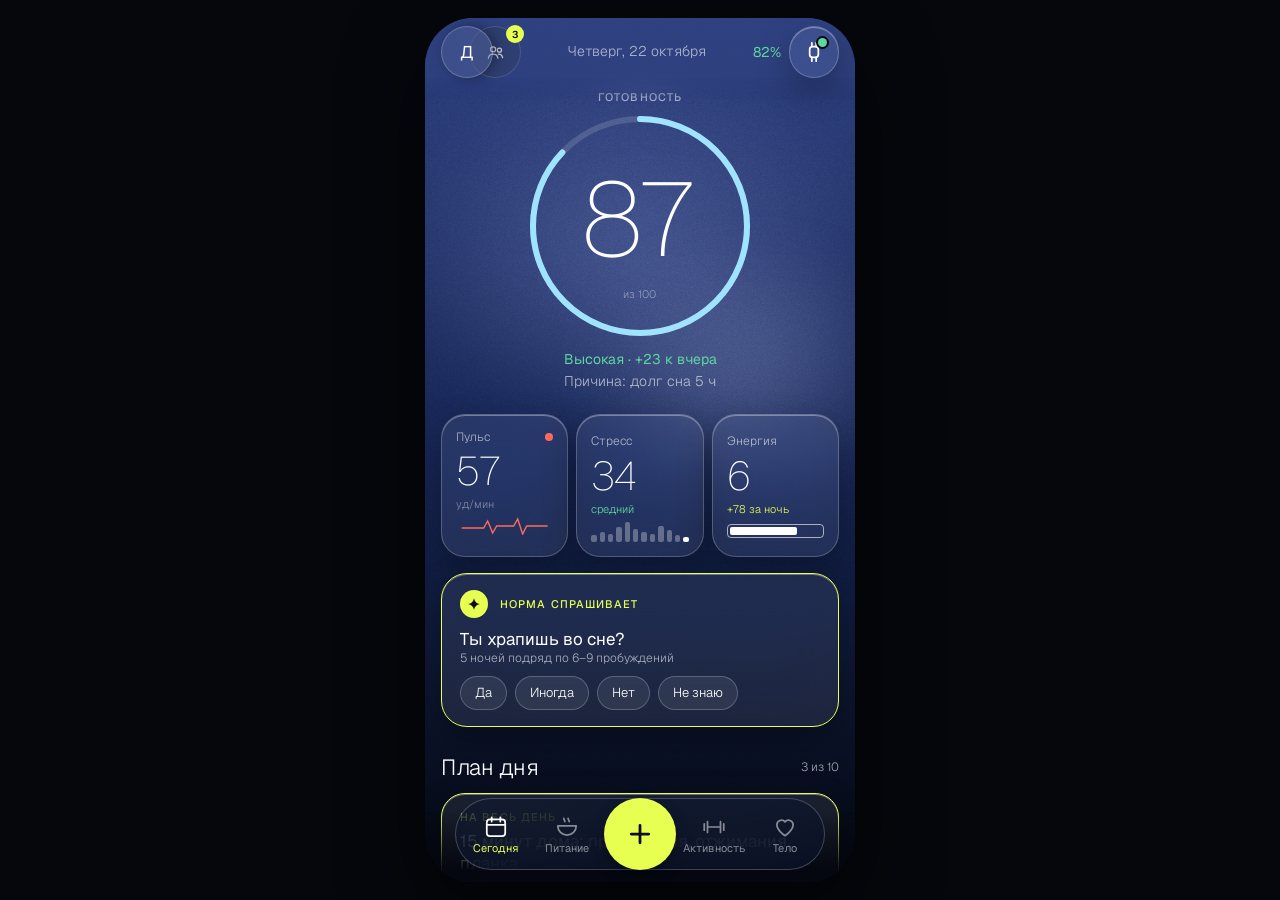
==== commit 31f78a1a: "Тренировка продолжается после закрытия приложения; итог из записей браслета Co-Authored-By: Claude O" ====
--- a/index.html
+++ b/index.html
@@ -1116,8 +1116,11 @@
  if(a==='startW')return startWorkout('Теннис');if(a==='invite'){st.inv++;toast('Ссылка-приглашение скопирована');return render(true)}}
 function wZone(hr){if(hr==null)return 0;const mx=(FEED&&FEED.zones&&FEED.zones.max)||(220-((FEED&&FEED.profile&&FEED.profile.age)||40)),p=hr/mx;return p<.6?1:p<.7?2:p<.8?3:p<.9?4:5}
 function wStats(w){const kg=(FEED&&FEED.body&&FEED.body.weight_kg)||80,age=(FEED&&FEED.profile&&FEED.profile.age)||40;return [['Калории',w.n?Math.round(w.kcal):'—'],['Зона 3+',Math.floor((w.z3||0)/60)+' мин'],['Нагрузка',w.n?'+'+Math.round(w.load/60):'—']]}
-function wSum(w){const b=w.band,bm=b&&(b.minutes||[]).filter(x=>x.hr>=30&&String(x.pause)!=='1'),kc=b&&b.totalCal?(b.totalCal>5000?b.totalCal/1000:b.totalCal):null;return [['Время',Math.max(1,Math.round((b&&b.totalTime?b.totalTime:w.t)/60))+' мин'],['Калории',kc?Math.round(kc):wStats(w)[0][1]],['Ср. пульс',bm&&bm.length?Math.round(bm.reduce((a,x)=>a+x.hr,0)/bm.length):(b&&b.averHeart?Math.round(b.averHeart):(w.n?Math.round(w.sum/w.n):'—'))],['Нагрузка',wStats(w)[2][1]]]}
-function startWorkout(sp){const nat=!!window.VITALS_NATIVE;st.workout={sport:sp,t:0,hr:nat?null:96,paused:false,n:0,sum:0,kcal:0,z3:0,load:0,demo:!nat,on:true,band:null};st.stack.push('live');render();clearInterval(liveT);if(nat){BAND.userStop=false;bandCmd('hr',{on:true})}liveT=setInterval(()=>{const w=st.workout;if(!w||w.paused)return;w.t+=1;if(w.demo)w.hr=Math.max(90,Math.min(165,w.hr+Math.round(Math.random()*6-2.4)));else{const h=BAND.hrLast;w.hr=h&&Date.now()-h.at<10000&&h.bpm>=30?h.bpm:null}if(w.hr!=null){const kg=(FEED&&FEED.body&&FEED.body.weight_kg)||80,age=(FEED&&FEED.profile&&FEED.profile.age)||40,z=wZone(w.hr);w.n++;w.sum+=w.hr;w.kcal+=Math.max(0,(-55.0969+.6309*w.hr+.1988*kg+.2017*age)/4.184)/60;if(z>=3)w.z3++;w.load+=z}if(st.stack[st.stack.length-1]==='live')wPaint(w)},1000)}
+function wSum(w){const b=w.band,bm=b&&(b.minutes||[]).filter(x=>x.hr>=30&&String(x.pause)!=='1'),kc=b&&b.totalCal?(b.totalCal>5000?b.totalCal/1000:b.totalCal):(b&&(b.minutes||[]).reduce((a,x)=>a+(+x.cal||0),0))||null;return [['Время',Math.max(1,Math.round((b&&b.totalTime?b.totalTime:w.t)/60))+' мин'],['Калории',kc?Math.round(kc):wStats(w)[0][1]],['Ср. пульс',bm&&bm.length?Math.round(bm.reduce((a,x)=>a+x.hr,0)/bm.length):(b&&b.averHeart?Math.round(b.averHeart):(w.n?Math.round(w.sum/w.n):'—'))],['Нагрузка',wStats(w)[2][1]]]}
+function startWorkout(sp){const nat=!!window.VITALS_NATIVE;st.workout={sport:sp,t:0,hr:nat?null:96,paused:false,n:0,sum:0,kcal:0,z3:0,load:0,demo:!nat,on:true,band:null,startAt:Date.now(),pausedMs:0,pauseAt:null,live:{}};wSave();st.stack.push('live');render();wRun()}
+function wRun(){const nat=!!window.VITALS_NATIVE;clearInterval(liveT);if(nat){BAND.userStop=false;bandCmd('workout',{on:true});bandCmd('hr',{on:true})}liveT=setInterval(()=>{const w=st.workout;if(!w||w.paused)return;w.t=Math.max(0,Math.round((Date.now()-w.startAt-w.pausedMs)/1000));if(w.demo)w.hr=Math.max(90,Math.min(165,w.hr+Math.round(Math.random()*6-2.4)));else{const h=BAND.hrLast;w.hr=h&&Date.now()-h.at<10000&&h.bpm>=30?h.bpm:null}if(w.hr!=null){const kg=(FEED&&FEED.body&&FEED.body.weight_kg)||80,age=(FEED&&FEED.profile&&FEED.profile.age)||40,z=wZone(w.hr),mi=Math.floor((Date.now()-w.startAt)/60000),L=w.live[mi]||(w.live[mi]=[0,0]);L[0]+=w.hr;L[1]++;w.n++;w.sum+=w.hr;w.kcal+=Math.max(0,(-55.0969+.6309*w.hr+.1988*kg+.2017*age)/4.184)/60;if(z>=3)w.z3++;w.load+=z}if(w.t%10===0)wSave();if(st.stack[st.stack.length-1]==='live')wPaint(w)},1000)}
+function wSave(){try{const w=st.workout;if(w&&w.on)localStorage.setItem('vitals-workout',JSON.stringify(w));else localStorage.removeItem('vitals-workout')}catch(e){}}
+(function(){try{const w=JSON.parse(localStorage.getItem('vitals-workout')||'null');if(w&&w.on&&Date.now()-w.startAt<12*3600e3){if(w.paused&&w.pauseAt){}st.workout=w;w.hr=null;st.tab='activity';st.stack=['live'];setTimeout(wRun,0)}}catch(e){}})();
 function wPaint(w){const zc=['','var(--tx3)','var(--high)','var(--good)','var(--med)','var(--low)'],z=wZone(w.hr),m=Math.floor(w.t/60),s=w.t%60,set=(id,v)=>{const e=document.getElementById(id);if(e&&e.textContent!==String(v))e.textContent=v};set('wt',String(m).padStart(2,'0')+':'+String(s).padStart(2,'0'));set('whr',w.hr??'—');set('wz','Зона '+(z||'—'));const c=document.getElementById('wcard');if(c)c.style.borderColor=zc[z];const zl=document.getElementById('wz');if(zl)zl.style.color=zc[z];const zb=document.getElementById('wzb');if(zb)[...zb.children].forEach((e,i)=>{e.style.height=(i+1==z?10:6)+'px';e.style.opacity=i+1==z?1:.4});wStats(w).forEach((x,i)=>set('ws'+i,x[1]))}
 
 // events
@@ -1185,8 +1188,8 @@
  if(d.por){const [i,v]=d.por.split('|');st.portions[i]=Math.max(0,st.portions[i]+(+v));return render(true)}
  if(d.addman!==undefined)return addMeal(218,'творог 5%, 180 г');
  if(d.sport)return startWorkout(d.sport);
- if(d.pause!==undefined){st.workout.paused=!st.workout.paused;if(window.VITALS_NATIVE)bandCmd('sport',{action:st.workout.paused?'pause':'resume'});return render(true)}
- if(d.finish!==undefined){clearInterval(liveT);if(st.workout){st.workout.on=false;if(window.VITALS_NATIVE&&BAND.sport&&BAND.sport.state==='started')bandCmd('sport',{action:'stop'})}st.stack[st.stack.length-1]='summary';return render()}
+ if(d.pause!==undefined){const w=st.workout;w.paused=!w.paused;if(w.paused)w.pauseAt=Date.now();else{w.pausedMs+=Date.now()-(w.pauseAt||Date.now());w.pauseAt=null}wSave();return render(true)}
+ if(d.finish!==undefined){clearInterval(liveT);if(st.workout){const w=st.workout;w.on=false;if(w.paused){w.pausedMs+=Date.now()-(w.pauseAt||Date.now());w.paused=false}w.endAt=Date.now();wSave();if(window.VITALS_NATIVE){bandCmd('workout',{on:false});bandCmd('workoutWindow',{from:w.startAt,to:w.endAt,active:Math.round((w.endAt-w.startAt-w.pausedMs)/1000),name:w.sport,live:Object.keys(w.live).map(k=>[+k,Math.round(w.live[k][0]/w.live[k][1])])})}}st.stack[st.stack.length-1]='summary';return render()}
  if(d.showme!==undefined){st.showMe=!st.showMe;return render(true)}
  if(d.like){st.liked[d.like]=!st.liked[d.like];return render(true)}
  if(d.ptab){st.ptab=d.ptab;return render(true)}
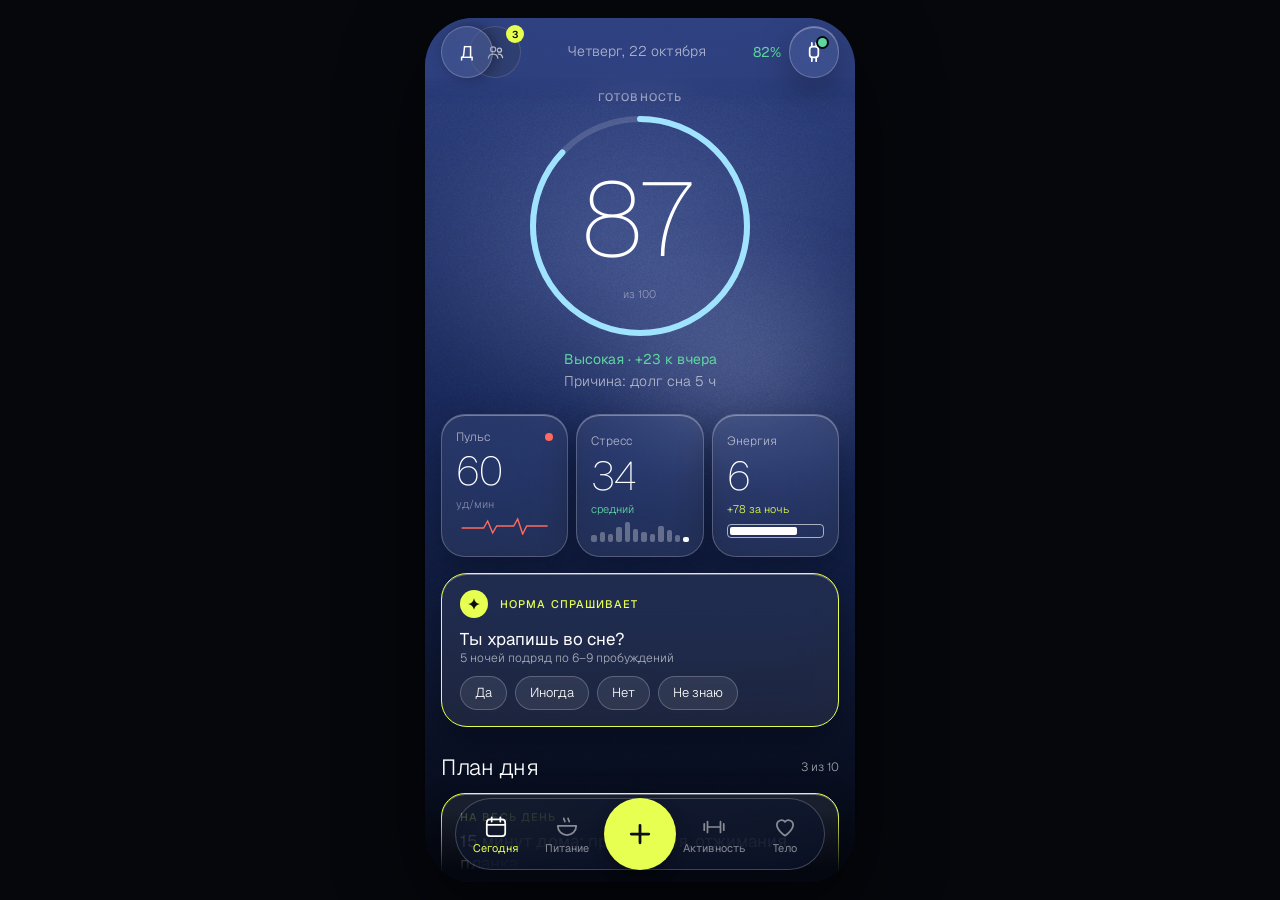
==== commit 99621f55: "Тренировка: пульс тем же путём, что на «Сегодня» Co-Authored-By: Claude Opus 5.5 <noreply@anthropic." ====
--- a/index.html
+++ b/index.html
@@ -1118,7 +1118,7 @@
 function wStats(w){const kg=(FEED&&FEED.body&&FEED.body.weight_kg)||80,age=(FEED&&FEED.profile&&FEED.profile.age)||40;return [['Калории',w.n?Math.round(w.kcal):'—'],['Зона 3+',Math.floor((w.z3||0)/60)+' мин'],['Нагрузка',w.n?'+'+Math.round(w.load/60):'—']]}
 function wSum(w){const b=w.band,bm=b&&(b.minutes||[]).filter(x=>x.hr>=30&&String(x.pause)!=='1'),kc=b&&b.totalCal?(b.totalCal>5000?b.totalCal/1000:b.totalCal):(b&&(b.minutes||[]).reduce((a,x)=>a+(+x.cal||0),0))||null;return [['Время',Math.max(1,Math.round((b&&b.totalTime?b.totalTime:w.t)/60))+' мин'],['Калории',kc?Math.round(kc):wStats(w)[0][1]],['Ср. пульс',bm&&bm.length?Math.round(bm.reduce((a,x)=>a+x.hr,0)/bm.length):(b&&b.averHeart?Math.round(b.averHeart):(w.n?Math.round(w.sum/w.n):'—'))],['Нагрузка',wStats(w)[2][1]]]}
 function startWorkout(sp){const nat=!!window.VITALS_NATIVE;st.workout={sport:sp,t:0,hr:nat?null:96,paused:false,n:0,sum:0,kcal:0,z3:0,load:0,demo:!nat,on:true,band:null,startAt:Date.now(),pausedMs:0,pauseAt:null,live:{}};wSave();st.stack.push('live');render();wRun()}
-function wRun(){const nat=!!window.VITALS_NATIVE;clearInterval(liveT);if(nat){BAND.userStop=false;bandCmd('workout',{on:true});bandCmd('hr',{on:true})}liveT=setInterval(()=>{const w=st.workout;if(!w||w.paused)return;w.t=Math.max(0,Math.round((Date.now()-w.startAt-w.pausedMs)/1000));if(w.demo)w.hr=Math.max(90,Math.min(165,w.hr+Math.round(Math.random()*6-2.4)));else{const h=BAND.hrLast;w.hr=h&&Date.now()-h.at<10000&&h.bpm>=30?h.bpm:null}if(w.hr!=null){const kg=(FEED&&FEED.body&&FEED.body.weight_kg)||80,age=(FEED&&FEED.profile&&FEED.profile.age)||40,z=wZone(w.hr),mi=Math.floor((Date.now()-w.startAt)/60000),L=w.live[mi]||(w.live[mi]=[0,0]);L[0]+=w.hr;L[1]++;w.n++;w.sum+=w.hr;w.kcal+=Math.max(0,(-55.0969+.6309*w.hr+.1988*kg+.2017*age)/4.184)/60;if(z>=3)w.z3++;w.load+=z}if(w.t%10===0)wSave();if(st.stack[st.stack.length-1]==='live')wPaint(w)},1000)}
+function wRun(){const nat=!!window.VITALS_NATIVE;clearInterval(liveT);if(nat){BAND.userStop=false;bandCmd('workout',{on:true})}liveT=setInterval(()=>{const w=st.workout;if(!w||w.paused)return;w.t=Math.max(0,Math.round((Date.now()-w.startAt-w.pausedMs)/1000));if(w.demo)w.hr=Math.max(90,Math.min(165,w.hr+Math.round(Math.random()*6-2.4)));else{const h=BAND.hrLast;w.hr=h&&Date.now()-h.at<10000&&h.bpm>=30?h.bpm:null}if(w.hr!=null){const kg=(FEED&&FEED.body&&FEED.body.weight_kg)||80,age=(FEED&&FEED.profile&&FEED.profile.age)||40,z=wZone(w.hr),mi=Math.floor((Date.now()-w.startAt)/60000),L=w.live[mi]||(w.live[mi]=[0,0]);L[0]+=w.hr;L[1]++;w.n++;w.sum+=w.hr;w.kcal+=Math.max(0,(-55.0969+.6309*w.hr+.1988*kg+.2017*age)/4.184)/60;if(z>=3)w.z3++;w.load+=z}if(w.t%10===0)wSave();if(st.stack[st.stack.length-1]==='live')wPaint(w)},1000)}
 function wSave(){try{const w=st.workout;if(w&&w.on)localStorage.setItem('vitals-workout',JSON.stringify(w));else localStorage.removeItem('vitals-workout')}catch(e){}}
 (function(){try{const w=JSON.parse(localStorage.getItem('vitals-workout')||'null');if(w&&w.on&&Date.now()-w.startAt<12*3600e3){if(w.paused&&w.pauseAt){}st.workout=w;w.hr=null;st.tab='activity';st.stack=['live'];setTimeout(wRun,0)}}catch(e){}})();
 function wPaint(w){const zc=['','var(--tx3)','var(--high)','var(--good)','var(--med)','var(--low)'],z=wZone(w.hr),m=Math.floor(w.t/60),s=w.t%60,set=(id,v)=>{const e=document.getElementById(id);if(e&&e.textContent!==String(v))e.textContent=v};set('wt',String(m).padStart(2,'0')+':'+String(s).padStart(2,'0'));set('whr',w.hr??'—');set('wz','Зона '+(z||'—'));const c=document.getElementById('wcard');if(c)c.style.borderColor=zc[z];const zl=document.getElementById('wz');if(zl)zl.style.color=zc[z];const zb=document.getElementById('wzb');if(zb)[...zb.children].forEach((e,i)=>{e.style.height=(i+1==z?10:6)+'px';e.style.opacity=i+1==z?1:.4});wStats(w).forEach((x,i)=>set('ws'+i,x[1]))}
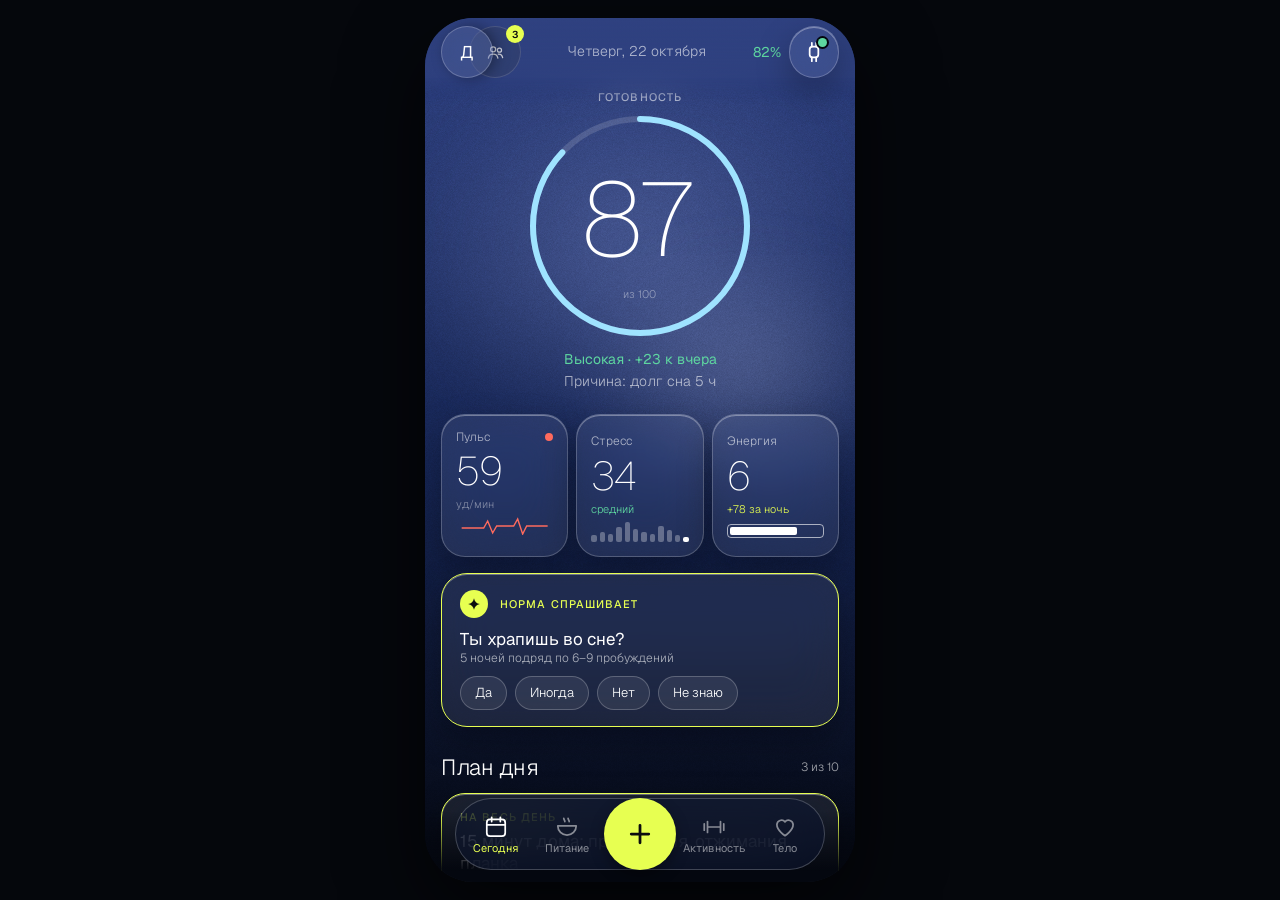
==== commit c8280192: "Живой пульс на любой странице, пока приложение открыто Co-Authored-By: Claude Opus 5.5 <noreply@anth" ====
--- a/index.html
+++ b/index.html
@@ -848,7 +848,9 @@
 let BBAT={};
 // Live pulse follows «Сегодня» and «Пульс»: opening them (or coming back to the app on them) asks the bracelet to measure; 15 s without a value restarts it
 let BLIVE=0;
-const bandOnLive=()=>{const n=st.stack.length?st.stack[st.stack.length-1]:st.tab;return n==='today'||n==='hr'||n==='live'};
+const bandOnLive=()=>true; // живой пульс идёт на любой странице, пока приложение на экране (08.11, решение Дмитрия)
+// индикатор «измеряем пульс» в шапке — как раньше, только на экранах с пульсом
+const bandHrScreen=()=>{const n=st.stack.length?st.stack[st.stack.length-1]:st.tab;return n==='today'||n==='hr'||n==='live'};
 function bandLive(force){if(!window.VITALS_NATIVE||BAND.st.conn!=='ready'||!bandOnLive())return;const t=Date.now();if(!force&&t-BLIVE<8000)return;BLIVE=t;BAND.userStop=false;bandCmd('live')}
 if(window.VITALS_NATIVE){document.addEventListener('visibilitychange',()=>{if(document.visibilityState==='visible')bandLive(true)});
  setInterval(()=>{if(document.visibilityState!=='visible'||!bandOnLive()||BAND.st.conn!=='ready'||BAND.st.syncing)return;if(Date.now()-(BAND.hrAt||0)>15000)bandLive(true)},5000)}
@@ -998,7 +1000,7 @@
  if(s.conn!=='ready')return null;
  if(s.syncing||b.sync&&b.sync.state&&b.sync.state!=='done')return'sync';
  const fresh=b.hrLast&&Date.now()-b.hrLast.at<HRFRESH;
- if(!fresh&&!b.userStop&&bandOnLive()&&document.visibilityState==='visible'&&!['notwear','off'].includes(b.hrs))return'hr';
+ if(!fresh&&!b.userStop&&bandHrScreen()&&document.visibilityState==='visible'&&!['notwear','off'].includes(b.hrs))return'hr';
  return null}
 const bandBusy=()=>!!bandPhase();
 function bandSyncPct(){const y=BAND.sync;if(!y)return 0;if(y.pct!=null)return Math.max(0,Math.min(100,Math.round(y.pct)));const tot=y.total||1,day=Math.max(1,y.day||1),pr=Math.max(0,Math.min(100,y.progress||0));return Math.round(((day-1)*100+pr)/tot)}
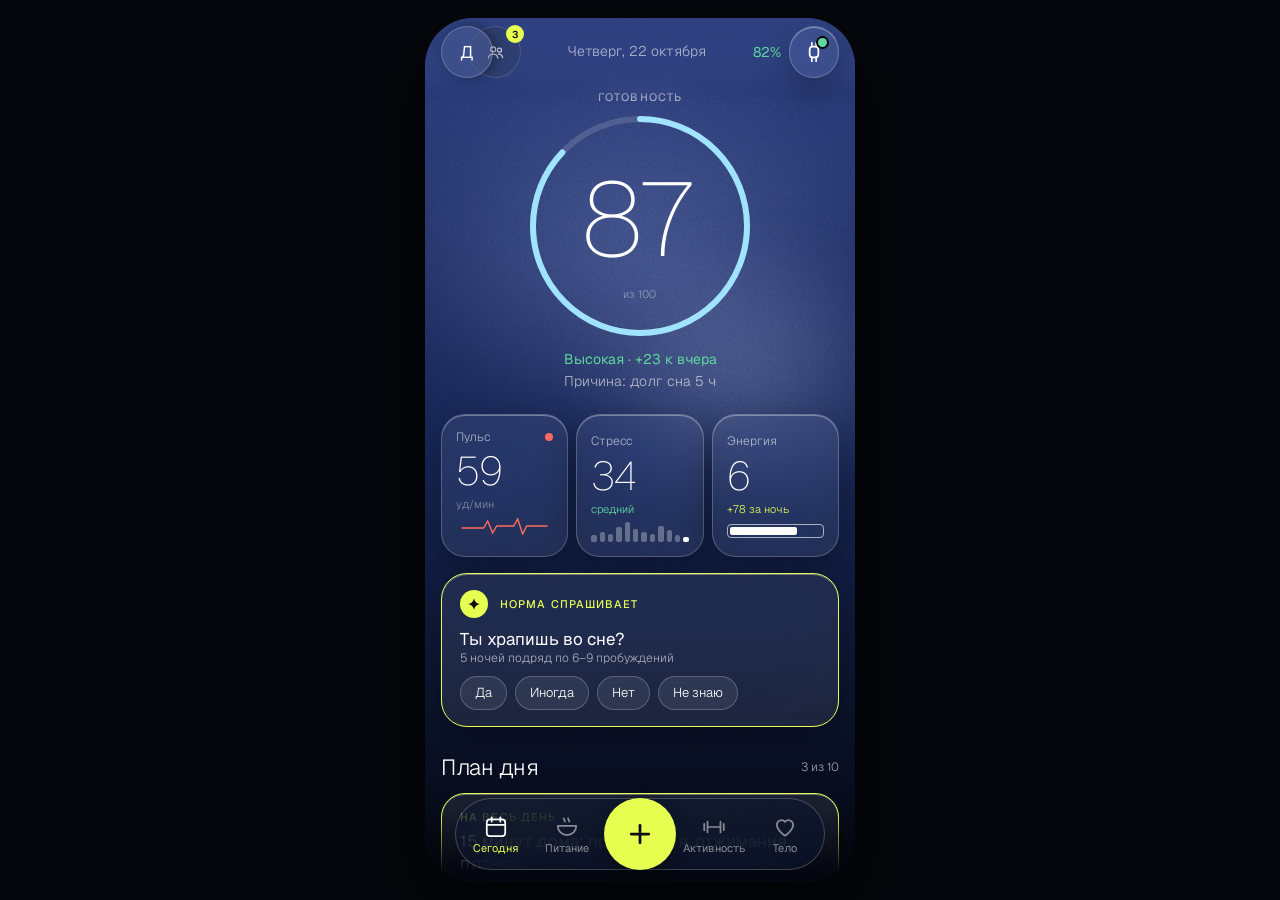
==== commit 89bd5840: "Проверка спорт-режима браслета: тройное касание пульса на «Сегодня» Co-Authored-By: Claude Opus 5.5 " ====
--- a/index.html
+++ b/index.html
@@ -843,7 +843,7 @@
  if(b.err)h+=`<div class="cap" style="margin-top:10px;color:var(--low)">${b.err}</div>`;
  return h+`<div class="row" style="justify-content:space-between;margin-top:12px">${s.saved?`<button class="cap" data-band="forget">Отвязать</button>`:'<span></span>'}<button class="cap" data-band="sdk">Диагностика SDK</button></div></div>`}
 function bandPaint(){const el=$('#bandcard');if(el)el.outerHTML=bandCard()}
-window.onBand=m=>{const b=BAND;switch(m.type){case'state':if(m.conn=='ready'&&!b._sportReset){b._sportReset=true;bandCmd('sport',{action:'stop'})}if(m.conn=='ready'&&b.st.conn!='ready')setTimeout(()=>bandLive(true),3500);b.st=m;if(m.battery!=null)b.bat=m.battery;if(m.conn!='ready'){b.hr=null}if(m.conn=='scanning'||m.conn=='connecting')b.err='';break;case'devices':b.list=m.list;break;case'battery':b.bat=m.value;break;case'steps':b.steps=m;bandStepsUpd();break;case'hr':if(m.state=='live'){b.userStop=false;b.hrAt=Date.now();b.hrLast={bpm:m.bpm,at:b.hrAt};bandHrSave()}b.hrs=m.state;b.hr=m.state=='live'?m.bpm:m.state=='stop'?b.hr:null;b.st.hr=m.state=='live'||m.state=='start';if(b.hr)MX.hr.v=b.hr;break;case'sync':b.sync=m;b.st.syncing=m.state!='done';if(m.state=='done')b.syncDoneAt=Date.now();break;case'day':b.day[m.date]=m;bandSave();bandSleepRepaintSoon();break;case'sport':BAND.sport=m;if(m.state==='record'&&m.record){try{const L=JSON.parse(localStorage.getItem('vitals-workouts')||'[]');L.push(m.record);localStorage.setItem('vitals-workouts',JSON.stringify(L.slice(-100)))}catch(e){}if(st.workout){st.workout.band=m.record;if(curScreen()==='summary')render(true)}}break;case'server':BAND.server=m;if(m.state==='feed'&&!st.stack.length&&!($('#layer')&&$('#layer').innerHTML.trim())&&!(st.workout&&st.workout.on)){bandCmd('reload');break}if((m.state==='paired'||m.state==='ok')){let up=null;try{up=localStorage.getItem('vitals-server-up')}catch(e){}const ds=Object.keys(b.day).sort();if(ds.length&&!up){bandCmd('server',{action:'upload',days:ds.map(k=>b.day[k])});try{localStorage.setItem('vitals-server-up','1')}catch(e){}}}break;case'error':b.err=m.text;break;case'settings':b.set=m;try{localStorage.setItem('vitals-band-set',JSON.stringify(m))}catch(e){}if(curScreen()==='band')repaint();break;case'features':b.feat=m.flags;try{localStorage.setItem('vitals-band-feat',JSON.stringify(m.flags))}catch(e){}if(curScreen()==='band')repaint();break}if(m.type!='hr'&&m.type!='steps'||$('#bandcard'))bandPaint();bandSt();bandUi()};
+window.onBand=m=>{const b=BAND;switch(m.type){case'state':if(m.conn=='ready'&&!b._sportReset){b._sportReset=true;bandCmd('sport',{action:'stop'})}if(m.conn=='ready'&&b.st.conn!='ready')setTimeout(()=>bandLive(true),3500);b.st=m;if(m.battery!=null)b.bat=m.battery;if(m.conn!='ready'){b.hr=null}if(m.conn=='scanning'||m.conn=='connecting')b.err='';break;case'devices':b.list=m.list;break;case'battery':b.bat=m.value;break;case'steps':b.steps=m;bandStepsUpd();break;case'hr':if(m.state=='live'){b.userStop=false;b.hrAt=Date.now();b.hrLast={bpm:m.bpm,at:b.hrAt};bandHrSave()}b.hrs=m.state;b.hr=m.state=='live'?m.bpm:m.state=='stop'?b.hr:null;b.st.hr=m.state=='live'||m.state=='start';if(b.hr)MX.hr.v=b.hr;break;case'sync':b.sync=m;b.st.syncing=m.state!='done';if(m.state=='done')b.syncDoneAt=Date.now();break;case'day':b.day[m.date]=m;bandSave();bandSleepRepaintSoon();break;case'sportTest':if(m.state==='done')toast(m.first>0?'Спорт-режим: первый пульс через '+String(m.first).replace('.',',')+' с, значений '+m.n:'Спорт-режим: пульса нет');else if(m.state==='offline')toast('Браслет не подключён');break;case'sport':BAND.sport=m;if(m.state==='record'&&m.record){try{const L=JSON.parse(localStorage.getItem('vitals-workouts')||'[]');L.push(m.record);localStorage.setItem('vitals-workouts',JSON.stringify(L.slice(-100)))}catch(e){}if(st.workout){st.workout.band=m.record;if(curScreen()==='summary')render(true)}}break;case'server':BAND.server=m;if(m.state==='feed'&&!st.stack.length&&!($('#layer')&&$('#layer').innerHTML.trim())&&!(st.workout&&st.workout.on)){bandCmd('reload');break}if((m.state==='paired'||m.state==='ok')){let up=null;try{up=localStorage.getItem('vitals-server-up')}catch(e){}const ds=Object.keys(b.day).sort();if(ds.length&&!up){bandCmd('server',{action:'upload',days:ds.map(k=>b.day[k])});try{localStorage.setItem('vitals-server-up','1')}catch(e){}}}break;case'error':b.err=m.text;break;case'settings':b.set=m;try{localStorage.setItem('vitals-band-set',JSON.stringify(m))}catch(e){}if(curScreen()==='band')repaint();break;case'features':b.feat=m.flags;try{localStorage.setItem('vitals-band-feat',JSON.stringify(m.flags))}catch(e){}if(curScreen()==='band')repaint();break}if(m.type!='hr'&&m.type!='steps'||$('#bandcard'))bandPaint();bandSt();bandUi()};
 // Battery and link of the real bracelet in the header button and on «Браслет» (inside the app only); daily charge kept on the phone for the 7-day chart
 let BBAT={};
 // Live pulse follows «Сегодня» and «Пульс»: opening them (or coming back to the app on them) asks the bracelet to measure; 15 s without a value restarts it
@@ -1126,7 +1126,7 @@
 function wPaint(w){const zc=['','var(--tx3)','var(--high)','var(--good)','var(--med)','var(--low)'],z=wZone(w.hr),m=Math.floor(w.t/60),s=w.t%60,set=(id,v)=>{const e=document.getElementById(id);if(e&&e.textContent!==String(v))e.textContent=v};set('wt',String(m).padStart(2,'0')+':'+String(s).padStart(2,'0'));set('whr',w.hr??'—');set('wz','Зона '+(z||'—'));const c=document.getElementById('wcard');if(c)c.style.borderColor=zc[z];const zl=document.getElementById('wz');if(zl)zl.style.color=zc[z];const zb=document.getElementById('wzb');if(zb)[...zb.children].forEach((e,i)=>{e.style.height=(i+1==z?10:6)+'px';e.style.opacity=i+1==z?1:.4});wStats(w).forEach((x,i)=>set('ws'+i,x[1]))}
 
 // events
-document.addEventListener('click',e=>{const t=e.target.closest('button,[data-close],[data-go],[data-tab],[data-pa],[data-rid],[data-prac],[data-wd],[data-prgo],[data-ev],[data-meal],[data-day],[data-wk],[data-pm],[data-mrt],[data-bo],[data-bhand],[data-mgo],[data-lab]');if(!t)return;const d=t.dataset;
+document.addEventListener('click',e=>{if(window.VITALS_NATIVE&&e.target.closest&&e.target.closest('#hr')){const n=Date.now();BAND._hrTaps=(BAND._hrTaps||[]).filter(x=>n-x<1500).concat(n);if(BAND._hrTaps.length>=3){BAND._hrTaps=[];bandCmd('sportTest');toast('Проверка спорт-режима браслета: 1 минута')}}const t=e.target.closest('button,[data-close],[data-go],[data-tab],[data-pa],[data-rid],[data-prac],[data-wd],[data-prgo],[data-ev],[data-meal],[data-day],[data-wk],[data-pm],[data-mrt],[data-bo],[data-bhand],[data-mgo],[data-lab]');if(!t)return;const d=t.dataset;
  if(d.tg){st.tg[d.tg]=st.tg[d.tg]?0:1;if(d.tg==='rank')st.showMe=!!st.tg.rank;t.classList.toggle('on');return}
  if(d.multi!==undefined){t.classList.toggle('on');return}
  if(d.seg!==undefined){t.parentNode.querySelectorAll('button').forEach(b=>b.classList.remove('on'));t.classList.add('on');return}
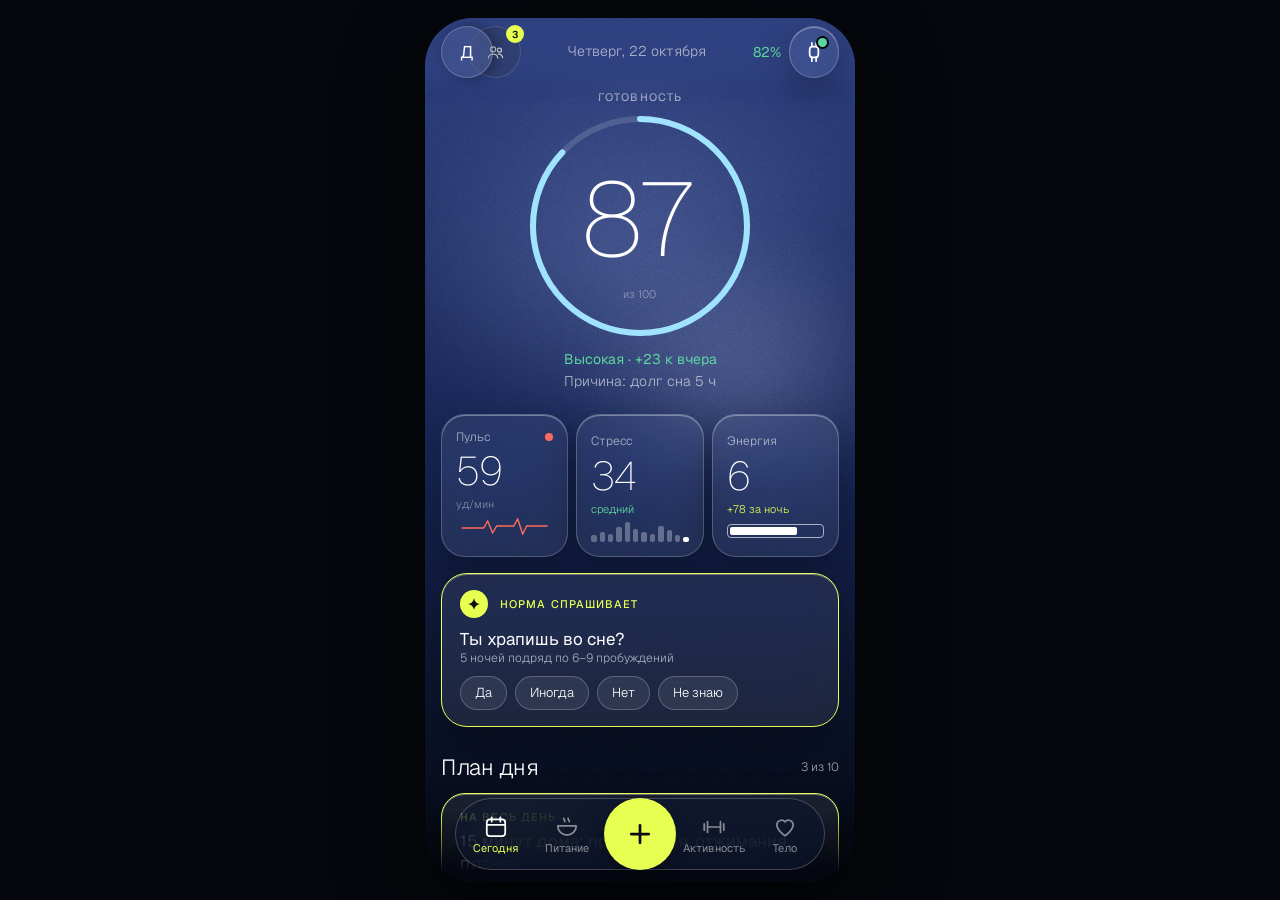
==== commit 45328b7b: "Пульс без надписи «был … назад»; тройное касание убрано Co-Authored-By: Claude Opus 5.5 <noreply@ant" ====
--- a/index.html
+++ b/index.html
@@ -667,7 +667,7 @@
  ${['стресс','практики','сон','фокус'].map(t=>`${sec({стресс:'Справиться со стрессом',практики:'Практики',сон:'Сон',фокус:'Фокус'}[t])}<div class="stack" style="gap:10px">${BOOKS.filter(b=>b[4]===t).map(b=>`<div class="g pad row" style="border-radius:24px;align-items:flex-start;gap:14px">${bookCover(b,64)}<div style="min-width:0;flex:1"><div class="bs">${b[0]}</div><div class="mic">${b[1]}</div><div class="cap" style="margin-top:4px">${b[2]}</div><button class="chip" style="margin-top:8px" data-toast="Откроется магазин-партнёр">Купить</button></div></div>`).join('')}</div>`).join('')}`;
 
 // ---------- Pulse hub, sleeping pulse, blood pressure ----------
-S.hr=()=>{const M=MX.hr;setTimeout(()=>bandLive(),0);return `${hdr('back','Пульс')}${(()=>{const Hd=pHead('hr',PCFG.hr),o=pst('hr').o,mm=VV.hrRange(o);return `${(()=>{const hi=Hd.today&&window.VITALS_NATIVE?bandHrInfo():null;return hi?`<div class="cap" id="hrcap">${hi.live?'Сейчас':capFirst(bandAgoLbl(hi.at))}</div><div class="row" style="align-items:baseline"><span class="num ${hi.live?'':'hrstale'}" style="font-size:76px" id="hrbig">${hi.v}</span>`:`<div class="cap">${Hd.today&&!FEED?'Сейчас':capFirst(Hd.lbl)}</div><div class="row" style="align-items:baseline"><span class="num" style="font-size:76px">${Hd.today&&!FEED?57:rnd(Hd.v)}</span>`})()}<span class="h3 c2">уд/мин</span></div><div class="bs good">${FEED?'пульс покоя':'в покое'}${Hd.day&&mm?` · за день от ${mm[0]} до ${mm[1]}`:''}</div>`})()}
+S.hr=()=>{const M=MX.hr;setTimeout(()=>bandLive(),0);return `${hdr('back','Пульс')}${(()=>{const Hd=pHead('hr',PCFG.hr),o=pst('hr').o,mm=VV.hrRange(o);return `${(()=>{const hi=Hd.today&&window.VITALS_NATIVE?bandHrInfo():null;return hi?`<div class="cap" id="hrcap">${hi.live?'Сейчас':''}</div><div class="row" style="align-items:baseline"><span class="num ${hi.live?'':'hrstale'}" style="font-size:76px" id="hrbig">${hi.v}</span>`:`<div class="cap">${Hd.today&&!FEED?'Сейчас':capFirst(Hd.lbl)}</div><div class="row" style="align-items:baseline"><span class="num" style="font-size:76px">${Hd.today&&!FEED?57:rnd(Hd.v)}</span>`})()}<span class="h3 c2">уд/мин</span></div><div class="bs good">${FEED?'пульс покоя':'в покое'}${Hd.day&&mm?` · за день от ${mm[0]} до ${mm[1]}`:''}</div>`})()}
  ${pChart('hr',PCFG.hr)}
  ${sec('Всё о сердце')}<div class="grid2">${[['Пульс покоя',MX.rhr.v,'уд/мин',MX.rhr.st,'good','rhr'],['Пульс во сне',Math.round(PCFG.shr.daily(0)),'уд/мин','средний за ночь','good','shr'],['ВСР',MX.metric.v,'мс',MX.metric.st,'good','metric'],['Давление',st.bp[0].s+'/'+st.bp[0].d,'мм рт. ст.',bpCat(st.bp[0]).t,bpCat(st.bp[0]).c,'bp']].map(t=>`<div class="g pad tap" data-go="${t[5]}" style="border-radius:24px"><div class="cap">${t[0]}</div><div><span class="num" style="font-size:34px">${t[1]}</span> <span class="mic">${t[2]}</span></div><div class="mic ${t[4]}">${t[3]}</div></div>`).join('')}</div>
  <div class="g pad tap" data-go="zones" style="margin-top:12px;border-radius:24px"><div class="between"><span class="bs">Пульсовые зоны · сегодня</span><span class="c3">${ic('chev',14)}</span></div>${zonesCalc().slice().reverse().map((q,j)=>{const mm=[38,24,12,6,2][4-j];return `<div class="row" style="margin-top:10px;gap:10px"><span class="mic" style="width:120px"><b style="color:var(--tx);font-weight:500">${q.lo}–${q.hi}</b> ${q.name.toLowerCase()}</span><div style="flex:1;height:8px;border-radius:4px;background:var(--div);position:relative"><i style="position:absolute;left:0;top:0;bottom:0;width:${mm/40*100}%;border-radius:4px;background:${q.col}"></i></div><span class="mic" style="width:44px;text-align:right">${mm} мин</span></div>`}).join('')}<div class="mic" style="margin-top:8px">Макс. пульс ${zmax()} · покой ${st.zs.rest} · по резерву пульса</div></div>
@@ -985,13 +985,13 @@
  if(h)for(let i=h.length-1;i>=0;i--)if(h[i].hr>0){const [hh,mm]=String(h[i].t).split(':').map(Number),d=new Date(),at=Math.min(t,new Date(d.getFullYear(),d.getMonth(),d.getDate(),hh,mm+30).getTime());if(!best||at>best.at)best={v:h[i].hr,live:false,at};break}
  return best}
 function bandAgoLbl(at){const m=Math.floor((Date.now()-at)/6e4),d=new Date(at),hm=`${d.getHours()}:${String(d.getMinutes()).padStart(2,'0')}`;return m<1?'был только что':m<60?`был ${m} мин назад`:isoOf(d)===isoOf(new Date())?`был в ${hm}`:`был ${d.getDate()} ${MONG[d.getMonth()]} в ${hm}`}
-const bandHrLbl=hi=>hi.live?'уд/мин · сейчас':'уд/мин · '+bandAgoLbl(hi.at);
+const bandHrLbl=hi=>hi.live?'уд/мин · сейчас':'уд/мин';
 function bandHrDom(){if(!window.VITALS_NATIVE)return;const hi=bandHrInfo();if(!hi)return;
  const e=$('#hr');if(e){if(e.textContent!=String(hi.v))e.textContent=hi.v;e.classList.toggle('hrstale',!hi.live)}
  const a=$('#hrago');if(a){const l=bandHrLbl(hi);if(a.textContent!==l)a.textContent=l}
  const d=$('#live');if(d)d.classList.toggle('on',hi.live);
  const g=$('#hrbig');if(g){if(g.textContent!=String(hi.v))g.textContent=hi.v;g.classList.toggle('hrstale',!hi.live)}
- const c=$('#hrcap');if(c){const l=hi.live?'Сейчас':capFirst(bandAgoLbl(hi.at));if(c.textContent!==l)c.textContent=l}}
+ const c=$('#hrcap');if(c){const l=hi.live?'Сейчас':'';if(c.textContent!==l)c.textContent=l}}
 // header battery and link dot in place (no re-render)
 function bandHdrDom(){const sb=st.band;document.querySelectorAll('.bandbtn').forEach(btn=>{const t=btn.querySelector('.bs');if(t){t.textContent=sb.bat==null?'—':sb.bat+'%';t.style.color=sb.bat==null?'var(--tx3)':batCol(sb.bat)}const i=btn.querySelector('.bandic i');if(i)i.style.background=sb.conn?'var(--good)':'var(--low)'})}
 // what the bracelet is busy with right now: connecting, syncing or warming up the pulse sensor
@@ -1126,7 +1126,7 @@
 function wPaint(w){const zc=['','var(--tx3)','var(--high)','var(--good)','var(--med)','var(--low)'],z=wZone(w.hr),m=Math.floor(w.t/60),s=w.t%60,set=(id,v)=>{const e=document.getElementById(id);if(e&&e.textContent!==String(v))e.textContent=v};set('wt',String(m).padStart(2,'0')+':'+String(s).padStart(2,'0'));set('whr',w.hr??'—');set('wz','Зона '+(z||'—'));const c=document.getElementById('wcard');if(c)c.style.borderColor=zc[z];const zl=document.getElementById('wz');if(zl)zl.style.color=zc[z];const zb=document.getElementById('wzb');if(zb)[...zb.children].forEach((e,i)=>{e.style.height=(i+1==z?10:6)+'px';e.style.opacity=i+1==z?1:.4});wStats(w).forEach((x,i)=>set('ws'+i,x[1]))}
 
 // events
-document.addEventListener('click',e=>{if(window.VITALS_NATIVE&&e.target.closest&&e.target.closest('#hr')){const n=Date.now();BAND._hrTaps=(BAND._hrTaps||[]).filter(x=>n-x<1500).concat(n);if(BAND._hrTaps.length>=3){BAND._hrTaps=[];bandCmd('sportTest');toast('Проверка спорт-режима браслета: 1 минута')}}const t=e.target.closest('button,[data-close],[data-go],[data-tab],[data-pa],[data-rid],[data-prac],[data-wd],[data-prgo],[data-ev],[data-meal],[data-day],[data-wk],[data-pm],[data-mrt],[data-bo],[data-bhand],[data-mgo],[data-lab]');if(!t)return;const d=t.dataset;
+document.addEventListener('click',e=>{const t=e.target.closest('button,[data-close],[data-go],[data-tab],[data-pa],[data-rid],[data-prac],[data-wd],[data-prgo],[data-ev],[data-meal],[data-day],[data-wk],[data-pm],[data-mrt],[data-bo],[data-bhand],[data-mgo],[data-lab]');if(!t)return;const d=t.dataset;
  if(d.tg){st.tg[d.tg]=st.tg[d.tg]?0:1;if(d.tg==='rank')st.showMe=!!st.tg.rank;t.classList.toggle('on');return}
  if(d.multi!==undefined){t.classList.toggle('on');return}
  if(d.seg!==undefined){t.parentNode.querySelectorAll('button').forEach(b=>b.classList.remove('on'));t.classList.add('on');return}
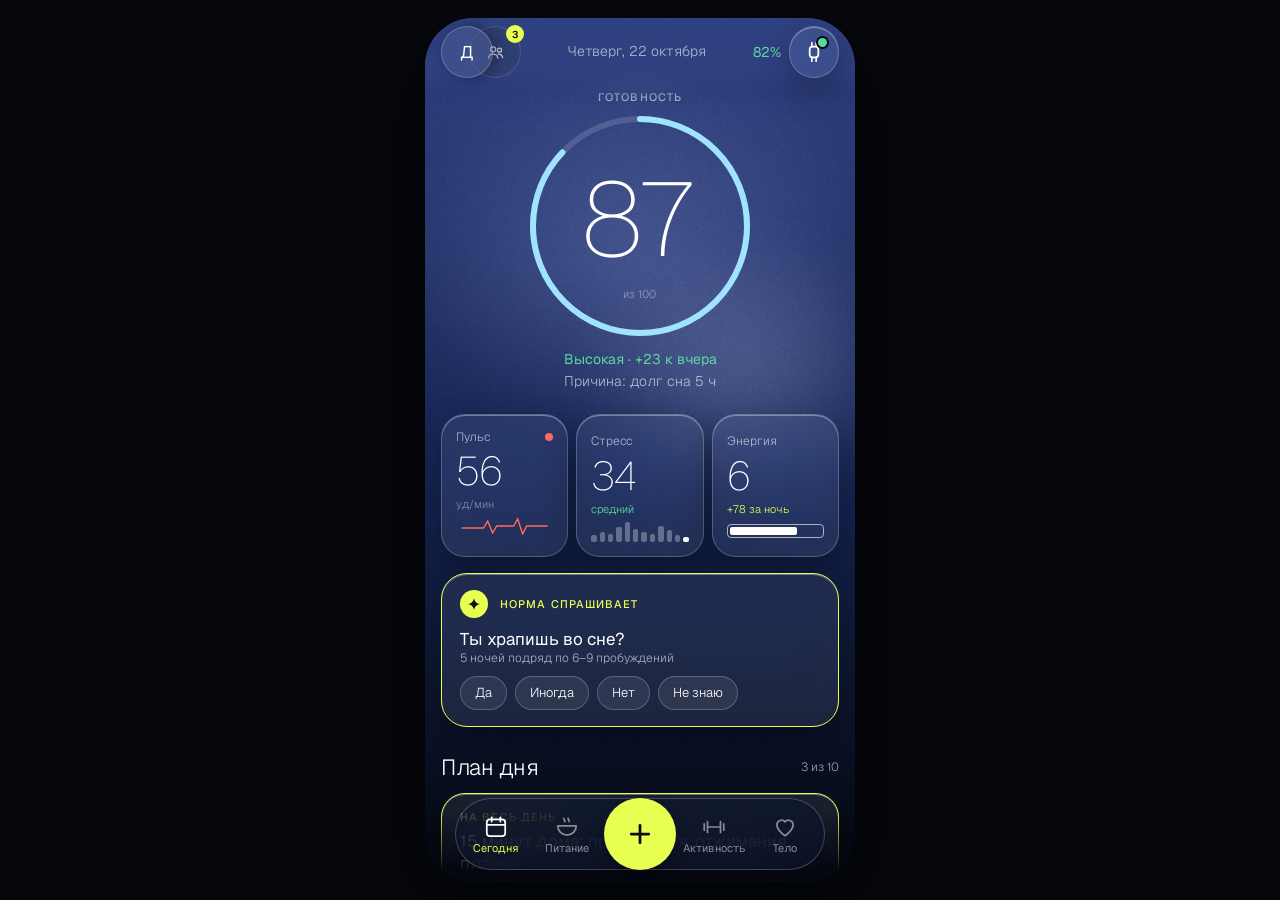
==== commit 32347fb6: "Браслет: временная кнопка «Тест спорт-режима» Co-Authored-By: Claude Opus 5.5 <noreply@anthropic.com" ====
--- a/index.html
+++ b/index.html
@@ -605,7 +605,7 @@
  return `${hdr('back','Браслет')}<div style="text-align:center"><div class="g" style="width:120px;height:120px;border-radius:60px;margin:6px auto 0;display:grid;place-items:center;position:relative">${ic('band',64)}<i style="position:absolute;top:22px;right:26px;width:14px;height:14px;border-radius:7px;background:${b.conn?'var(--good)':'var(--low)'};box-shadow:0 0 0 3px var(--bottom)"></i></div><div class="h2" style="margin-top:12px">${b.name||'Браслет Норма #047'}</div><div class="cap ${b.conn?'good':'lowc'}">${b.conn?'подключён · синхронизирован '+b.sync:'нет связи · последняя синхронизация '+(window.VITALS_NATIVE?b.sync:'3 ч назад')}</div></div>
  <div class="grid3" style="margin-top:16px">${[['Заряд',b.bat==null?'—':b.bat+'%',b.bat==null?'var(--tx3)':batCol(b.bat)],['Хватит на',b.days==null?'—':'≈ '+b.days+' дн.','var(--tx)'],['Прошивка',b.fw||'—','var(--tx)']].map(x=>`<div class="g" style="padding:12px 14px;border-radius:22px"><div class="mic">${x[0]}</div><div class="num" style="font-size:24px;color:${x[2]}">${x[1]}</div></div>`).join('')}</div>
  <div class="g pad" style="margin-top:12px;border-radius:24px"><div class="between"><span class="cap">Заряд за 7 дней</span><span class="mic">заряжать раз в 5–6 дней</span></div><div style="display:flex;gap:6px;align-items:flex-end;height:60px;margin-top:10px">${(window.VITALS_NATIVE?Array.from({length:7},(_,i)=>{const v=BBAT[isoOf(new Date(Date.now()-(6-i)*864e5))];return v==null?0:v}):[100,84,68,52,36,100,82]).map((v,i)=>`<i style="flex:1;height:${v*.6}px;border-radius:4px;background:${i===6?batCol(v):'var(--tx)'};opacity:${i===6?1:.35}"></i>`).join('')}</div></div>
- <div class="row" style="margin-top:12px"><button class="btnG g" style="flex:1" data-bsync>Синхронизировать</button><button class="btnG g" style="flex:1" data-toast="Браслет вибрирует">Найти браслет</button></div>
+ <div class="row" style="margin-top:12px"><button class="btnG g" style="flex:1" data-bsync>Синхронизировать</button><button class="btnG g" style="flex:1" data-toast="Браслет вибрирует">Найти браслет</button></div>${window.VITALS_NATIVE?`<button class="btnG g" style="width:100%;margin-top:10px" data-sporttest>Тест спорт-режима</button><div class="mic" id="sporttest" style="margin:6px 4px 0;text-align:center">${BAND.sportTestMsg||''}</div>`:''}
  ${window.VITALS_NATIVE?bandSetHtml():` ${sec('Измерения')}<div class="g" style="padding:0 16px 4px">${row('hr','Пульс круглосуточно','каждые 5 минут, на тренировке — каждую секунду')}${row('spo2','Кислород ночью','SpO₂ во сне · −8% заряда в неделю')}${row('temp','Температура кожи','отклонение от личной нормы')}${row('stress','Стресс по ВСР','днём, когда ты в покое')}</div>
  ${sec('Браслет')}<div class="g" style="padding:0 16px 4px">${row('vib','Вибро-напоминания','вода, еда, подготовка ко сну')}${row('alarm','Умный будильник','в фазе лёгкого сна за 30 мин до 07:00')}${row('raise','Подъём руки — экран','')}<div class="between tap" data-bhand style="padding:12px 0;border-top:1px solid var(--div)"><div><div class="b">Рука</div><div class="mic">влияет на точность шагов</div></div><span class="bs">${b.hand}</span></div></div>`}
  ${sec('Обслуживание')}${list([{t:'Обновление прошивки',s:'установлена последняя · 1.4.2',v:''},{t:'Источники данных',s:'Apple Health, весы, тонометр',go:'devices'},{t:'Отвязать браслет',s:'данные останутся в приложении',v:''}])}`};
@@ -843,7 +843,7 @@
  if(b.err)h+=`<div class="cap" style="margin-top:10px;color:var(--low)">${b.err}</div>`;
  return h+`<div class="row" style="justify-content:space-between;margin-top:12px">${s.saved?`<button class="cap" data-band="forget">Отвязать</button>`:'<span></span>'}<button class="cap" data-band="sdk">Диагностика SDK</button></div></div>`}
 function bandPaint(){const el=$('#bandcard');if(el)el.outerHTML=bandCard()}
-window.onBand=m=>{const b=BAND;switch(m.type){case'state':if(m.conn=='ready'&&!b._sportReset){b._sportReset=true;bandCmd('sport',{action:'stop'})}if(m.conn=='ready'&&b.st.conn!='ready')setTimeout(()=>bandLive(true),3500);b.st=m;if(m.battery!=null)b.bat=m.battery;if(m.conn!='ready'){b.hr=null}if(m.conn=='scanning'||m.conn=='connecting')b.err='';break;case'devices':b.list=m.list;break;case'battery':b.bat=m.value;break;case'steps':b.steps=m;bandStepsUpd();break;case'hr':if(m.state=='live'){b.userStop=false;b.hrAt=Date.now();b.hrLast={bpm:m.bpm,at:b.hrAt};bandHrSave()}b.hrs=m.state;b.hr=m.state=='live'?m.bpm:m.state=='stop'?b.hr:null;b.st.hr=m.state=='live'||m.state=='start';if(b.hr)MX.hr.v=b.hr;break;case'sync':b.sync=m;b.st.syncing=m.state!='done';if(m.state=='done')b.syncDoneAt=Date.now();break;case'day':b.day[m.date]=m;bandSave();bandSleepRepaintSoon();break;case'sportTest':if(m.state==='done')toast(m.first>0?'Спорт-режим: первый пульс через '+String(m.first).replace('.',',')+' с, значений '+m.n:'Спорт-режим: пульса нет');else if(m.state==='offline')toast('Браслет не подключён');break;case'sport':BAND.sport=m;if(m.state==='record'&&m.record){try{const L=JSON.parse(localStorage.getItem('vitals-workouts')||'[]');L.push(m.record);localStorage.setItem('vitals-workouts',JSON.stringify(L.slice(-100)))}catch(e){}if(st.workout){st.workout.band=m.record;if(curScreen()==='summary')render(true)}}break;case'server':BAND.server=m;if(m.state==='feed'&&!st.stack.length&&!($('#layer')&&$('#layer').innerHTML.trim())&&!(st.workout&&st.workout.on)){bandCmd('reload');break}if((m.state==='paired'||m.state==='ok')){let up=null;try{up=localStorage.getItem('vitals-server-up')}catch(e){}const ds=Object.keys(b.day).sort();if(ds.length&&!up){bandCmd('server',{action:'upload',days:ds.map(k=>b.day[k])});try{localStorage.setItem('vitals-server-up','1')}catch(e){}}}break;case'error':b.err=m.text;break;case'settings':b.set=m;try{localStorage.setItem('vitals-band-set',JSON.stringify(m))}catch(e){}if(curScreen()==='band')repaint();break;case'features':b.feat=m.flags;try{localStorage.setItem('vitals-band-feat',JSON.stringify(m.flags))}catch(e){}if(curScreen()==='band')repaint();break}if(m.type!='hr'&&m.type!='steps'||$('#bandcard'))bandPaint();bandSt();bandUi()};
+window.onBand=m=>{const b=BAND;switch(m.type){case'state':if(m.conn=='ready'&&!b._sportReset){b._sportReset=true;bandCmd('sport',{action:'stop'})}if(m.conn=='ready'&&b.st.conn!='ready')setTimeout(()=>bandLive(true),3500);b.st=m;if(m.battery!=null)b.bat=m.battery;if(m.conn!='ready'){b.hr=null}if(m.conn=='scanning'||m.conn=='connecting')b.err='';break;case'devices':b.list=m.list;break;case'battery':b.bat=m.value;break;case'steps':b.steps=m;bandStepsUpd();break;case'hr':if(m.state=='live'){b.userStop=false;b.hrAt=Date.now();b.hrLast={bpm:m.bpm,at:b.hrAt};bandHrSave()}b.hrs=m.state;b.hr=m.state=='live'?m.bpm:m.state=='stop'?b.hr:null;b.st.hr=m.state=='live'||m.state=='start';if(b.hr)MX.hr.v=b.hr;break;case'sync':b.sync=m;b.st.syncing=m.state!='done';if(m.state=='done')b.syncDoneAt=Date.now();break;case'day':b.day[m.date]=m;bandSave();bandSleepRepaintSoon();break;case'sportTest':if(m.state==='done'||m.state==='offline'){BAND.sportTestMsg=m.state==='offline'?'Браслет не подключён':m.first>0?'Первый пульс через '+String(m.first).replace('.',',')+' с, значений '+m.n:'Пульса нет';const e=$('#sporttest');if(e)e.textContent=BAND.sportTestMsg}break;case'sport':BAND.sport=m;if(m.state==='record'&&m.record){try{const L=JSON.parse(localStorage.getItem('vitals-workouts')||'[]');L.push(m.record);localStorage.setItem('vitals-workouts',JSON.stringify(L.slice(-100)))}catch(e){}if(st.workout){st.workout.band=m.record;if(curScreen()==='summary')render(true)}}break;case'server':BAND.server=m;if(m.state==='feed'&&!st.stack.length&&!($('#layer')&&$('#layer').innerHTML.trim())&&!(st.workout&&st.workout.on)){bandCmd('reload');break}if((m.state==='paired'||m.state==='ok')){let up=null;try{up=localStorage.getItem('vitals-server-up')}catch(e){}const ds=Object.keys(b.day).sort();if(ds.length&&!up){bandCmd('server',{action:'upload',days:ds.map(k=>b.day[k])});try{localStorage.setItem('vitals-server-up','1')}catch(e){}}}break;case'error':b.err=m.text;break;case'settings':b.set=m;try{localStorage.setItem('vitals-band-set',JSON.stringify(m))}catch(e){}if(curScreen()==='band')repaint();break;case'features':b.feat=m.flags;try{localStorage.setItem('vitals-band-feat',JSON.stringify(m.flags))}catch(e){}if(curScreen()==='band')repaint();break}if(m.type!='hr'&&m.type!='steps'||$('#bandcard'))bandPaint();bandSt();bandUi()};
 // Battery and link of the real bracelet in the header button and on «Браслет» (inside the app only); daily charge kept on the phone for the 7-day chart
 let BBAT={};
 // Live pulse follows «Сегодня» and «Пульс»: opening them (or coming back to the app on them) asks the bracelet to measure; 15 s without a value restarts it
@@ -1190,7 +1190,7 @@
  if(d.por){const [i,v]=d.por.split('|');st.portions[i]=Math.max(0,st.portions[i]+(+v));return render(true)}
  if(d.addman!==undefined)return addMeal(218,'творог 5%, 180 г');
  if(d.sport)return startWorkout(d.sport);
- if(d.pause!==undefined){const w=st.workout;w.paused=!w.paused;if(w.paused)w.pauseAt=Date.now();else{w.pausedMs+=Date.now()-(w.pauseAt||Date.now());w.pauseAt=null}wSave();return render(true)}
+ if(d.sporttest!==undefined){BAND.sportTestMsg='Идёт проверка, 1 минута…';const m=$('#sporttest');if(m)m.textContent=BAND.sportTestMsg;bandCmd('sportTest');return}if(d.pause!==undefined){const w=st.workout;w.paused=!w.paused;if(w.paused)w.pauseAt=Date.now();else{w.pausedMs+=Date.now()-(w.pauseAt||Date.now());w.pauseAt=null}wSave();return render(true)}
  if(d.finish!==undefined){clearInterval(liveT);if(st.workout){const w=st.workout;w.on=false;if(w.paused){w.pausedMs+=Date.now()-(w.pauseAt||Date.now());w.paused=false}w.endAt=Date.now();wSave();if(window.VITALS_NATIVE){bandCmd('workout',{on:false});bandCmd('workoutWindow',{from:w.startAt,to:w.endAt,active:Math.round((w.endAt-w.startAt-w.pausedMs)/1000),name:w.sport,live:Object.keys(w.live).map(k=>[+k,Math.round(w.live[k][0]/w.live[k][1])])})}}st.stack[st.stack.length-1]='summary';return render()}
  if(d.showme!==undefined){st.showMe=!st.showMe;return render(true)}
  if(d.like){st.liked[d.like]=!st.liked[d.like];return render(true)}
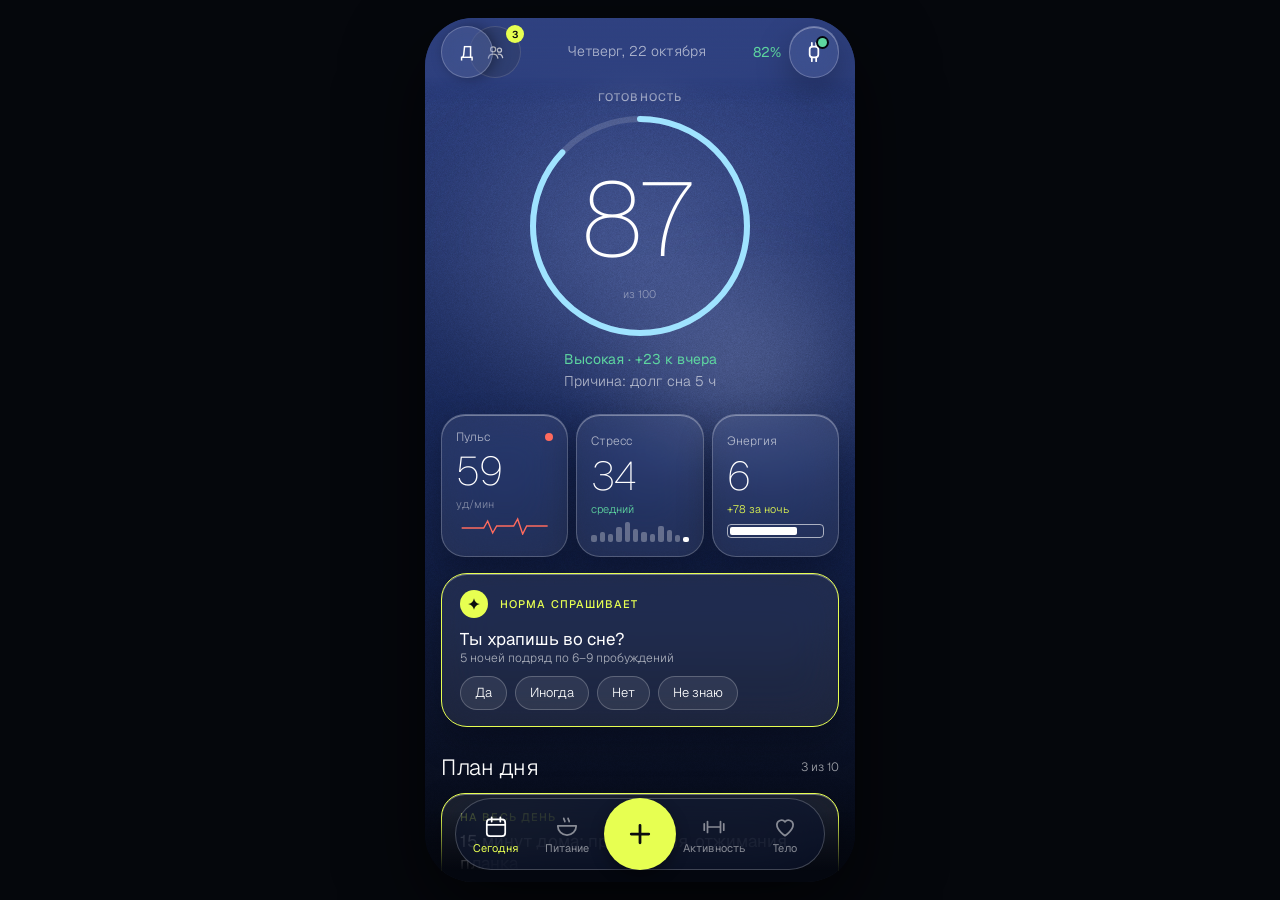
==== commit 72d3ceb0: "Пульс: последняя минута из памяти браслета при открытии Co-Authored-By: Claude Opus 5.5 <noreply@ant" ====
--- a/index.html
+++ b/index.html
@@ -843,7 +843,7 @@
  if(b.err)h+=`<div class="cap" style="margin-top:10px;color:var(--low)">${b.err}</div>`;
  return h+`<div class="row" style="justify-content:space-between;margin-top:12px">${s.saved?`<button class="cap" data-band="forget">Отвязать</button>`:'<span></span>'}<button class="cap" data-band="sdk">Диагностика SDK</button></div></div>`}
 function bandPaint(){const el=$('#bandcard');if(el)el.outerHTML=bandCard()}
-window.onBand=m=>{const b=BAND;switch(m.type){case'state':if(m.conn=='ready'&&!b._sportReset){b._sportReset=true;bandCmd('sport',{action:'stop'})}if(m.conn=='ready'&&b.st.conn!='ready')setTimeout(()=>bandLive(true),3500);b.st=m;if(m.battery!=null)b.bat=m.battery;if(m.conn!='ready'){b.hr=null}if(m.conn=='scanning'||m.conn=='connecting')b.err='';break;case'devices':b.list=m.list;break;case'battery':b.bat=m.value;break;case'steps':b.steps=m;bandStepsUpd();break;case'hr':if(m.state=='live'){b.userStop=false;b.hrAt=Date.now();b.hrLast={bpm:m.bpm,at:b.hrAt};bandHrSave()}b.hrs=m.state;b.hr=m.state=='live'?m.bpm:m.state=='stop'?b.hr:null;b.st.hr=m.state=='live'||m.state=='start';if(b.hr)MX.hr.v=b.hr;break;case'sync':b.sync=m;b.st.syncing=m.state!='done';if(m.state=='done')b.syncDoneAt=Date.now();break;case'day':b.day[m.date]=m;bandSave();bandSleepRepaintSoon();break;case'sportTest':if(m.state==='done'||m.state==='offline'){BAND.sportTestMsg=m.state==='offline'?'Браслет не подключён':m.first>0?'Первый пульс через '+String(m.first).replace('.',',')+' с, значений '+m.n:'Пульса нет';const e=$('#sporttest');if(e)e.textContent=BAND.sportTestMsg}break;case'sport':BAND.sport=m;if(m.state==='record'&&m.record){try{const L=JSON.parse(localStorage.getItem('vitals-workouts')||'[]');L.push(m.record);localStorage.setItem('vitals-workouts',JSON.stringify(L.slice(-100)))}catch(e){}if(st.workout){st.workout.band=m.record;if(curScreen()==='summary')render(true)}}break;case'server':BAND.server=m;if(m.state==='feed'&&!st.stack.length&&!($('#layer')&&$('#layer').innerHTML.trim())&&!(st.workout&&st.workout.on)){bandCmd('reload');break}if((m.state==='paired'||m.state==='ok')){let up=null;try{up=localStorage.getItem('vitals-server-up')}catch(e){}const ds=Object.keys(b.day).sort();if(ds.length&&!up){bandCmd('server',{action:'upload',days:ds.map(k=>b.day[k])});try{localStorage.setItem('vitals-server-up','1')}catch(e){}}}break;case'error':b.err=m.text;break;case'settings':b.set=m;try{localStorage.setItem('vitals-band-set',JSON.stringify(m))}catch(e){}if(curScreen()==='band')repaint();break;case'features':b.feat=m.flags;try{localStorage.setItem('vitals-band-feat',JSON.stringify(m.flags))}catch(e){}if(curScreen()==='band')repaint();break}if(m.type!='hr'&&m.type!='steps'||$('#bandcard'))bandPaint();bandSt();bandUi()};
+window.onBand=m=>{const b=BAND;switch(m.type){case'state':if(m.conn=='ready'&&!b._sportReset){b._sportReset=true;bandCmd('sport',{action:'stop'})}if(m.conn=='ready'&&b.st.conn!='ready')setTimeout(()=>bandLive(true),3500);b.st=m;if(m.battery!=null)b.bat=m.battery;if(m.conn!='ready'){b.hr=null}if(m.conn=='scanning'||m.conn=='connecting')b.err='';break;case'devices':b.list=m.list;break;case'battery':b.bat=m.value;break;case'steps':b.steps=m;bandStepsUpd();break;case'hr':if(m.state=='last'){if(!b.hrLast||m.at>b.hrLast.at){b.hrLast={bpm:m.bpm,at:Math.min(m.at,Date.now()-HRFRESH-1)};bandHrDom()}break}if(m.state=='live'){b.userStop=false;b.hrAt=Date.now();b.hrLast={bpm:m.bpm,at:b.hrAt};bandHrSave()}b.hrs=m.state;b.hr=m.state=='live'?m.bpm:m.state=='stop'?b.hr:null;b.st.hr=m.state=='live'||m.state=='start';if(b.hr)MX.hr.v=b.hr;break;case'sync':b.sync=m;b.st.syncing=m.state!='done';if(m.state=='done')b.syncDoneAt=Date.now();break;case'day':b.day[m.date]=m;bandSave();bandSleepRepaintSoon();break;case'sportTest':if(m.state==='done'||m.state==='offline'){BAND.sportTestMsg=m.state==='offline'?'Браслет не подключён':m.first>0?'Первый пульс через '+String(m.first).replace('.',',')+' с, значений '+m.n:'Пульса нет';const e=$('#sporttest');if(e)e.textContent=BAND.sportTestMsg}break;case'sport':BAND.sport=m;if(m.state==='record'&&m.record){try{const L=JSON.parse(localStorage.getItem('vitals-workouts')||'[]');L.push(m.record);localStorage.setItem('vitals-workouts',JSON.stringify(L.slice(-100)))}catch(e){}if(st.workout){st.workout.band=m.record;if(curScreen()==='summary')render(true)}}break;case'server':BAND.server=m;if(m.state==='feed'&&!st.stack.length&&!($('#layer')&&$('#layer').innerHTML.trim())&&!(st.workout&&st.workout.on)){bandCmd('reload');break}if((m.state==='paired'||m.state==='ok')){let up=null;try{up=localStorage.getItem('vitals-server-up')}catch(e){}const ds=Object.keys(b.day).sort();if(ds.length&&!up){bandCmd('server',{action:'upload',days:ds.map(k=>b.day[k])});try{localStorage.setItem('vitals-server-up','1')}catch(e){}}}break;case'error':b.err=m.text;break;case'settings':b.set=m;try{localStorage.setItem('vitals-band-set',JSON.stringify(m))}catch(e){}if(curScreen()==='band')repaint();break;case'features':b.feat=m.flags;try{localStorage.setItem('vitals-band-feat',JSON.stringify(m.flags))}catch(e){}if(curScreen()==='band')repaint();break}if(m.type!='hr'&&m.type!='steps'||$('#bandcard'))bandPaint();bandSt();bandUi()};
 // Battery and link of the real bracelet in the header button and on «Браслет» (inside the app only); daily charge kept on the phone for the 7-day chart
 let BBAT={};
 // Live pulse follows «Сегодня» and «Пульс»: opening them (or coming back to the app on them) asks the bracelet to measure; 15 s without a value restarts it
